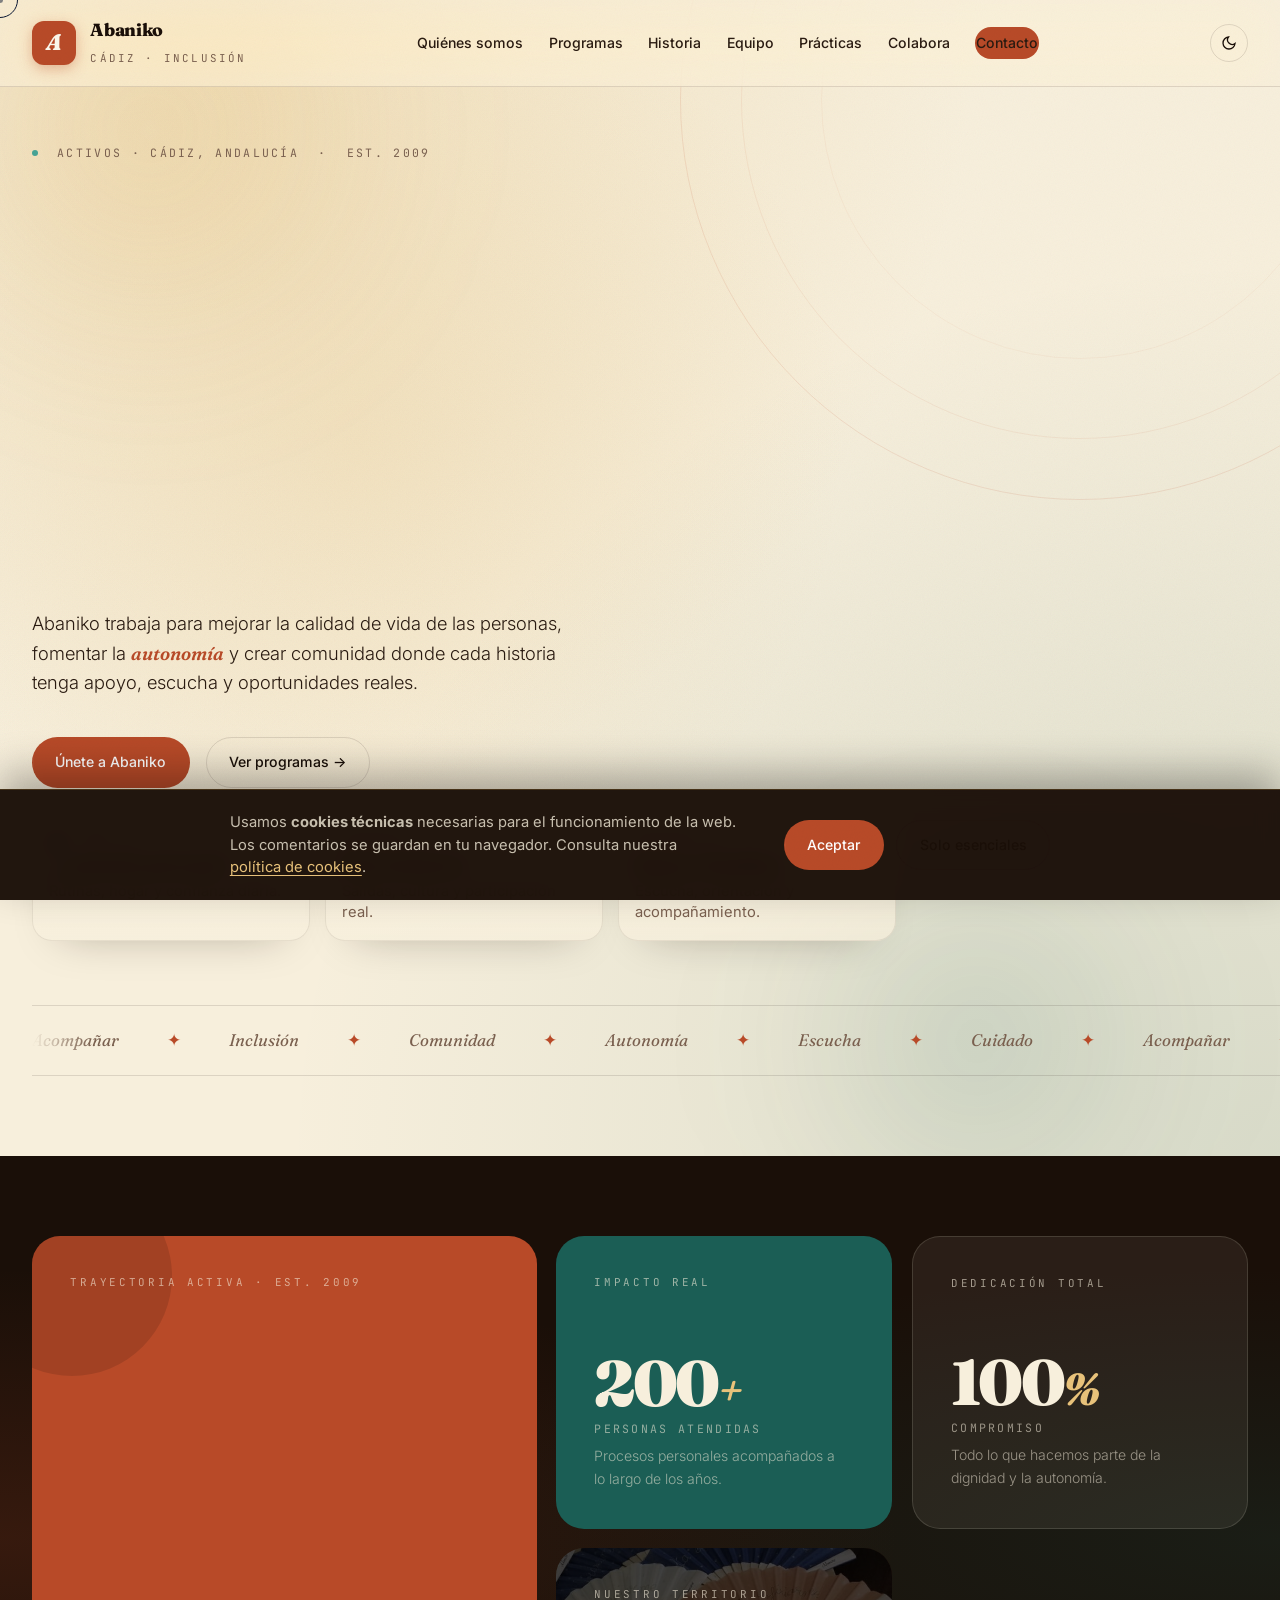
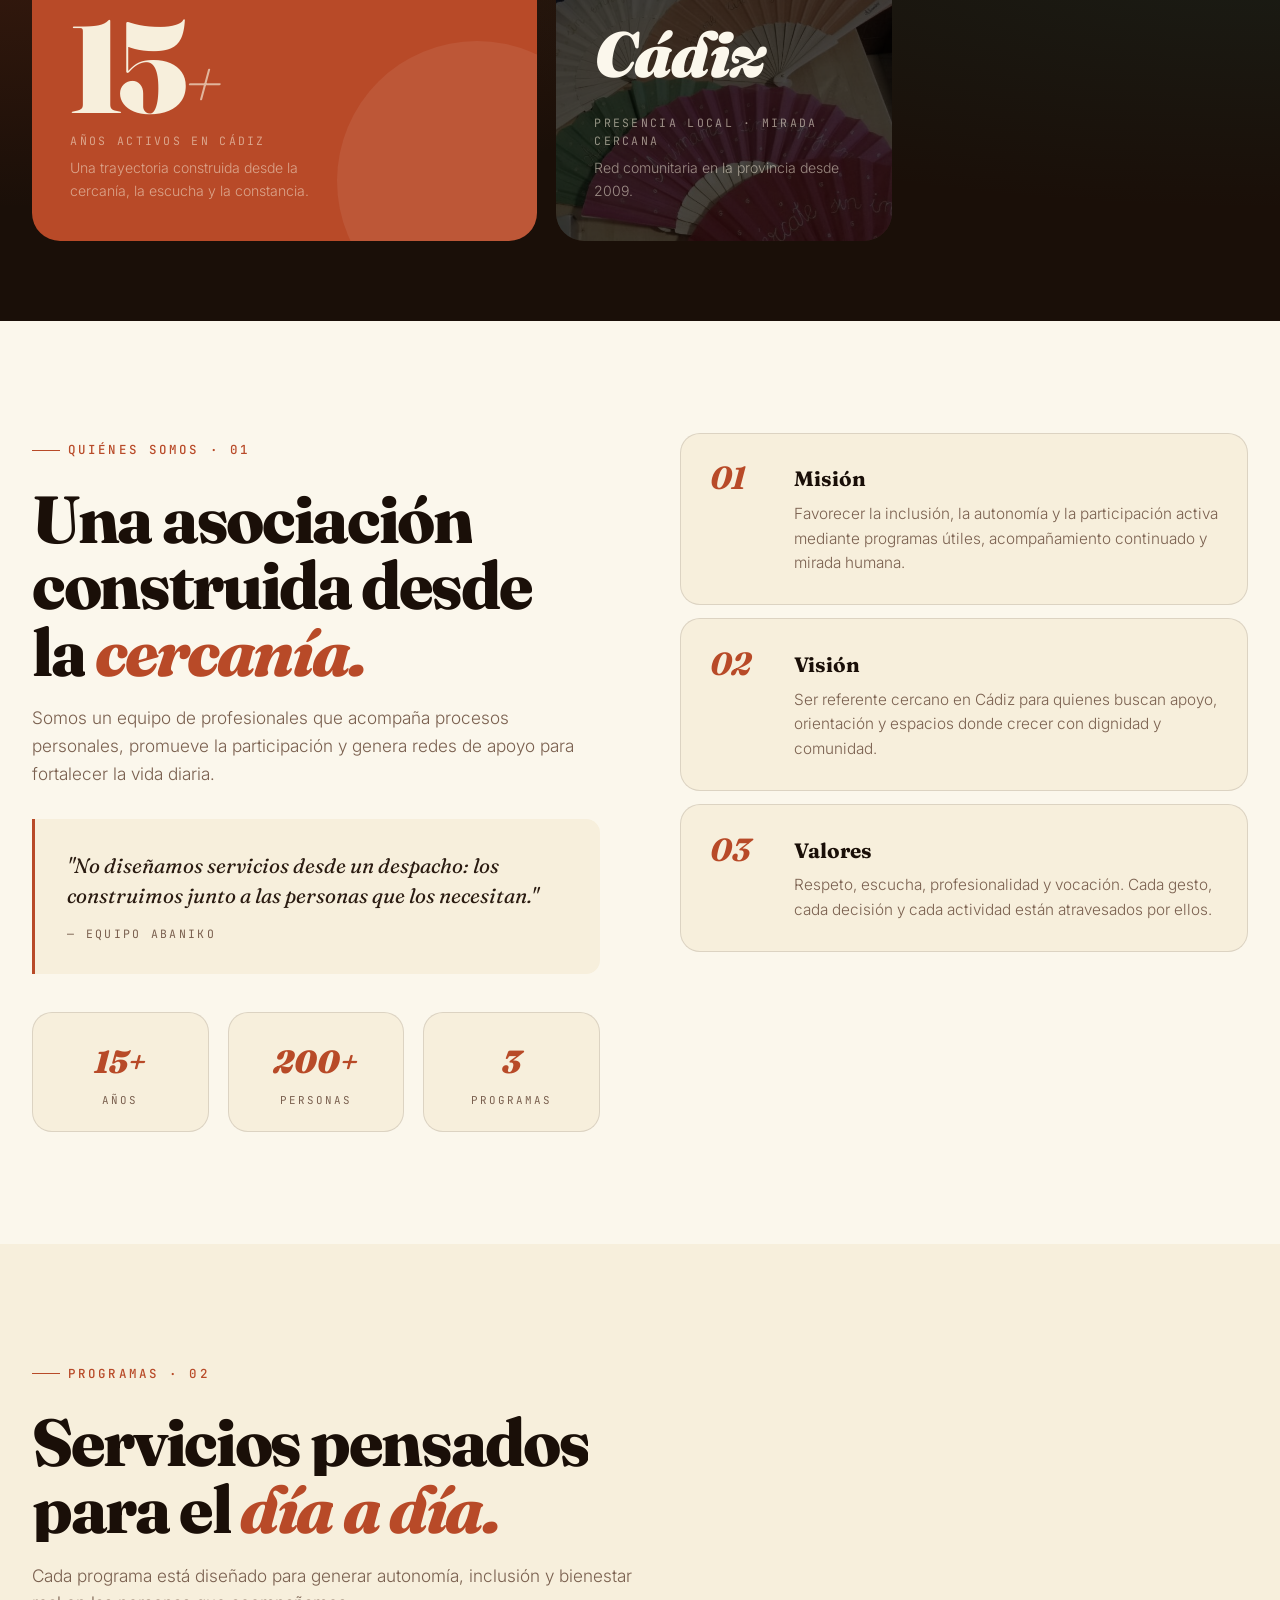
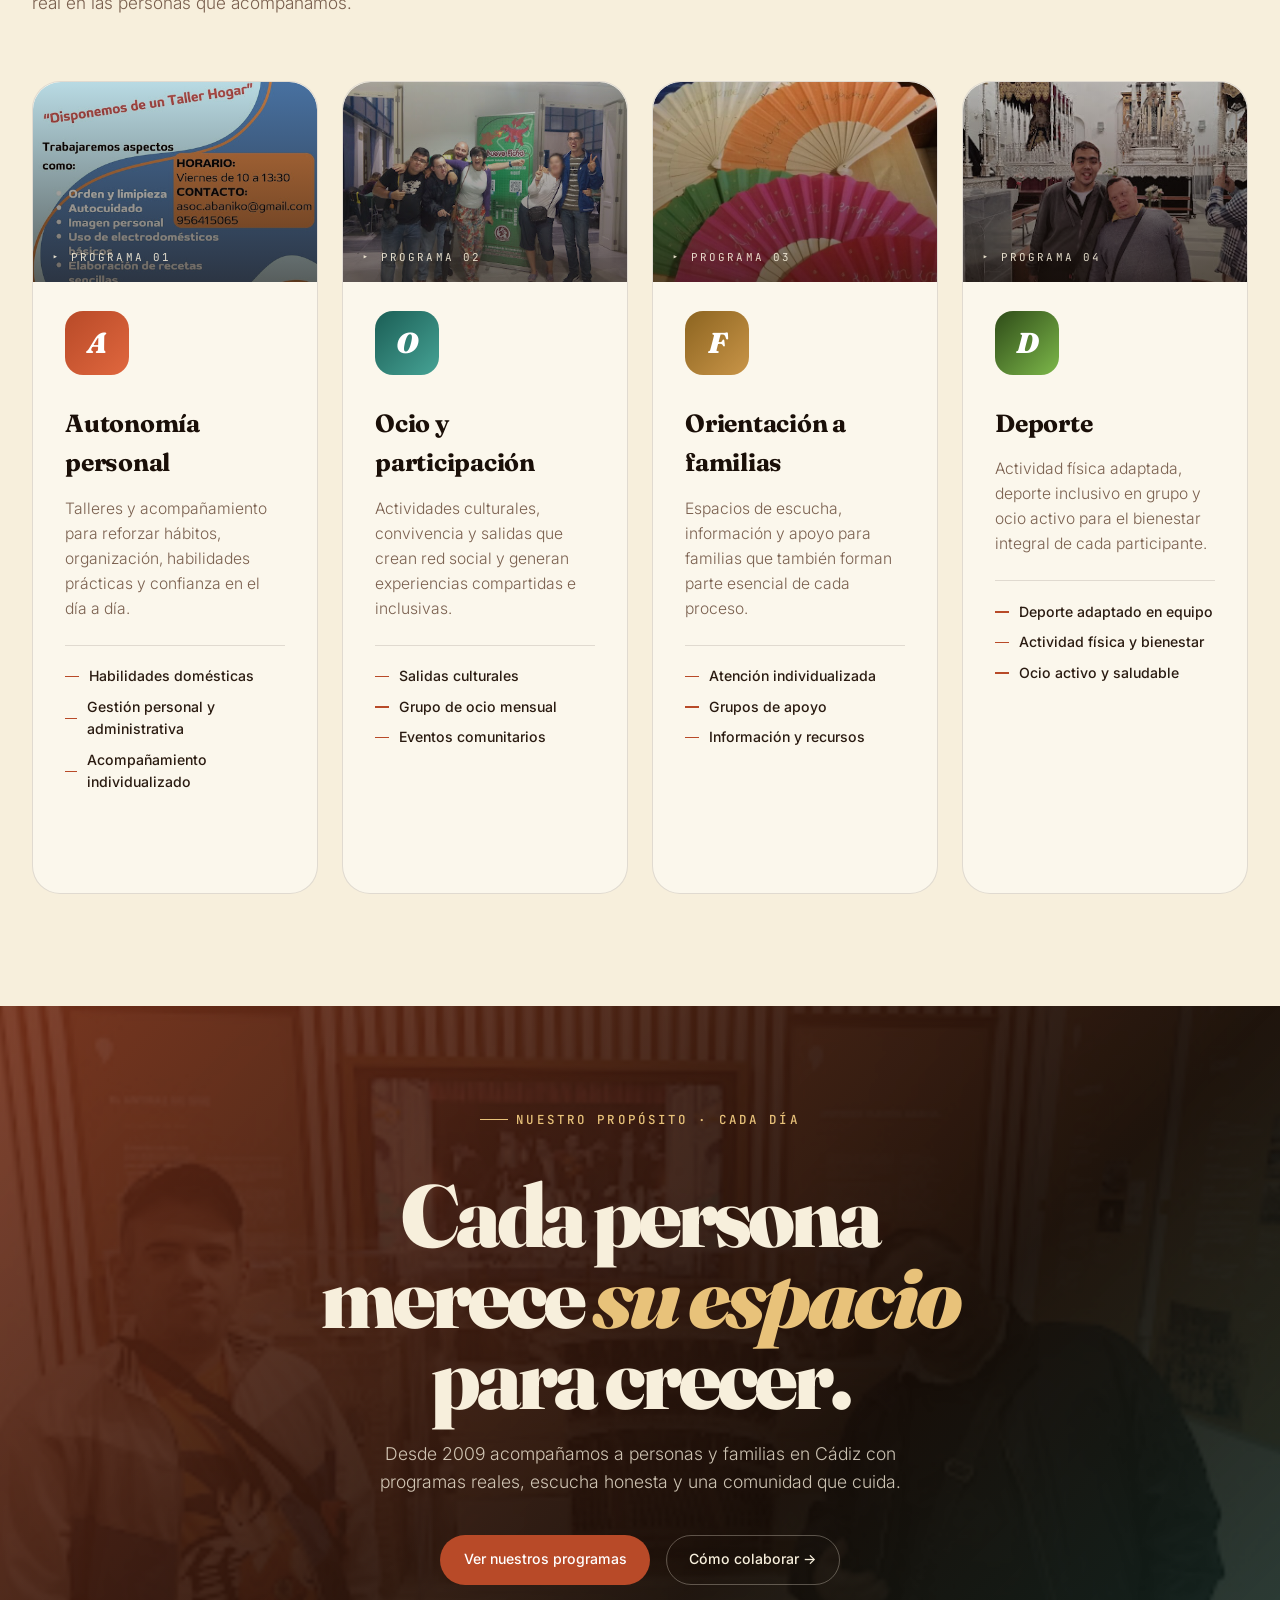
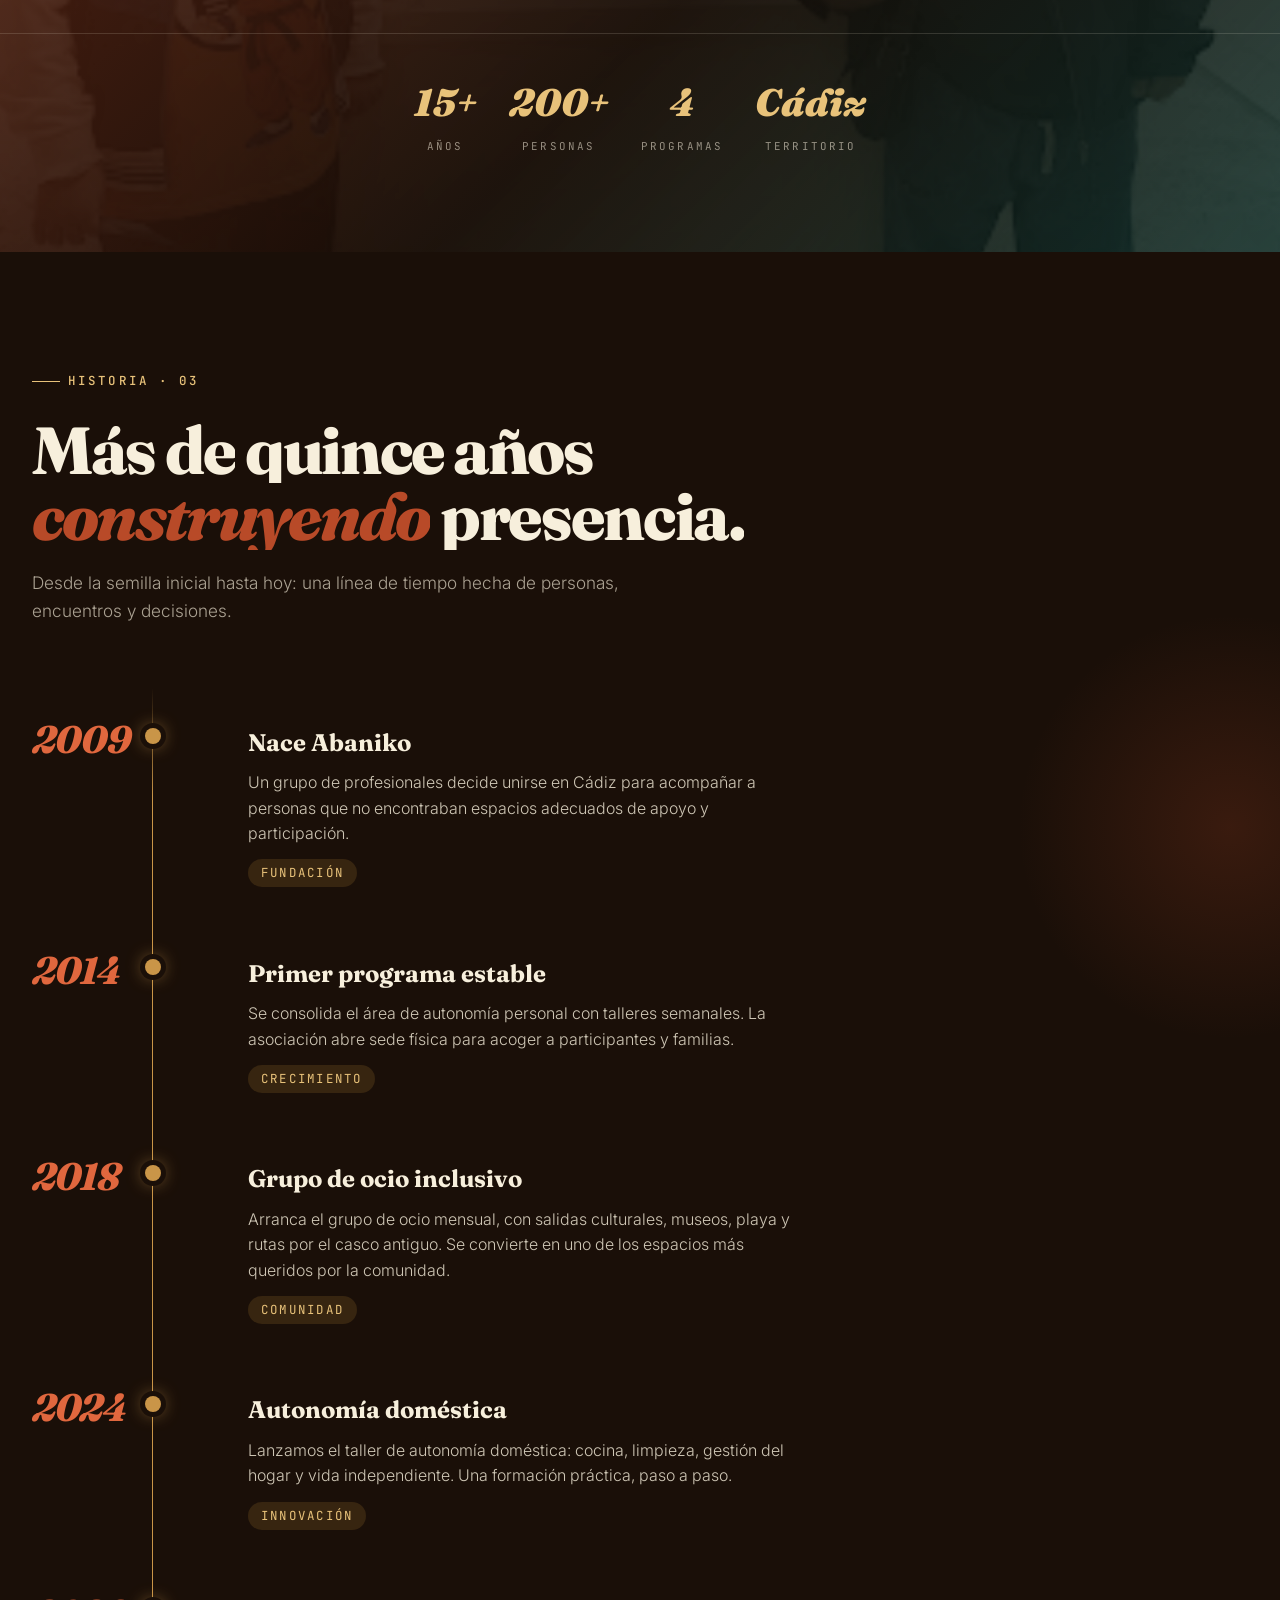
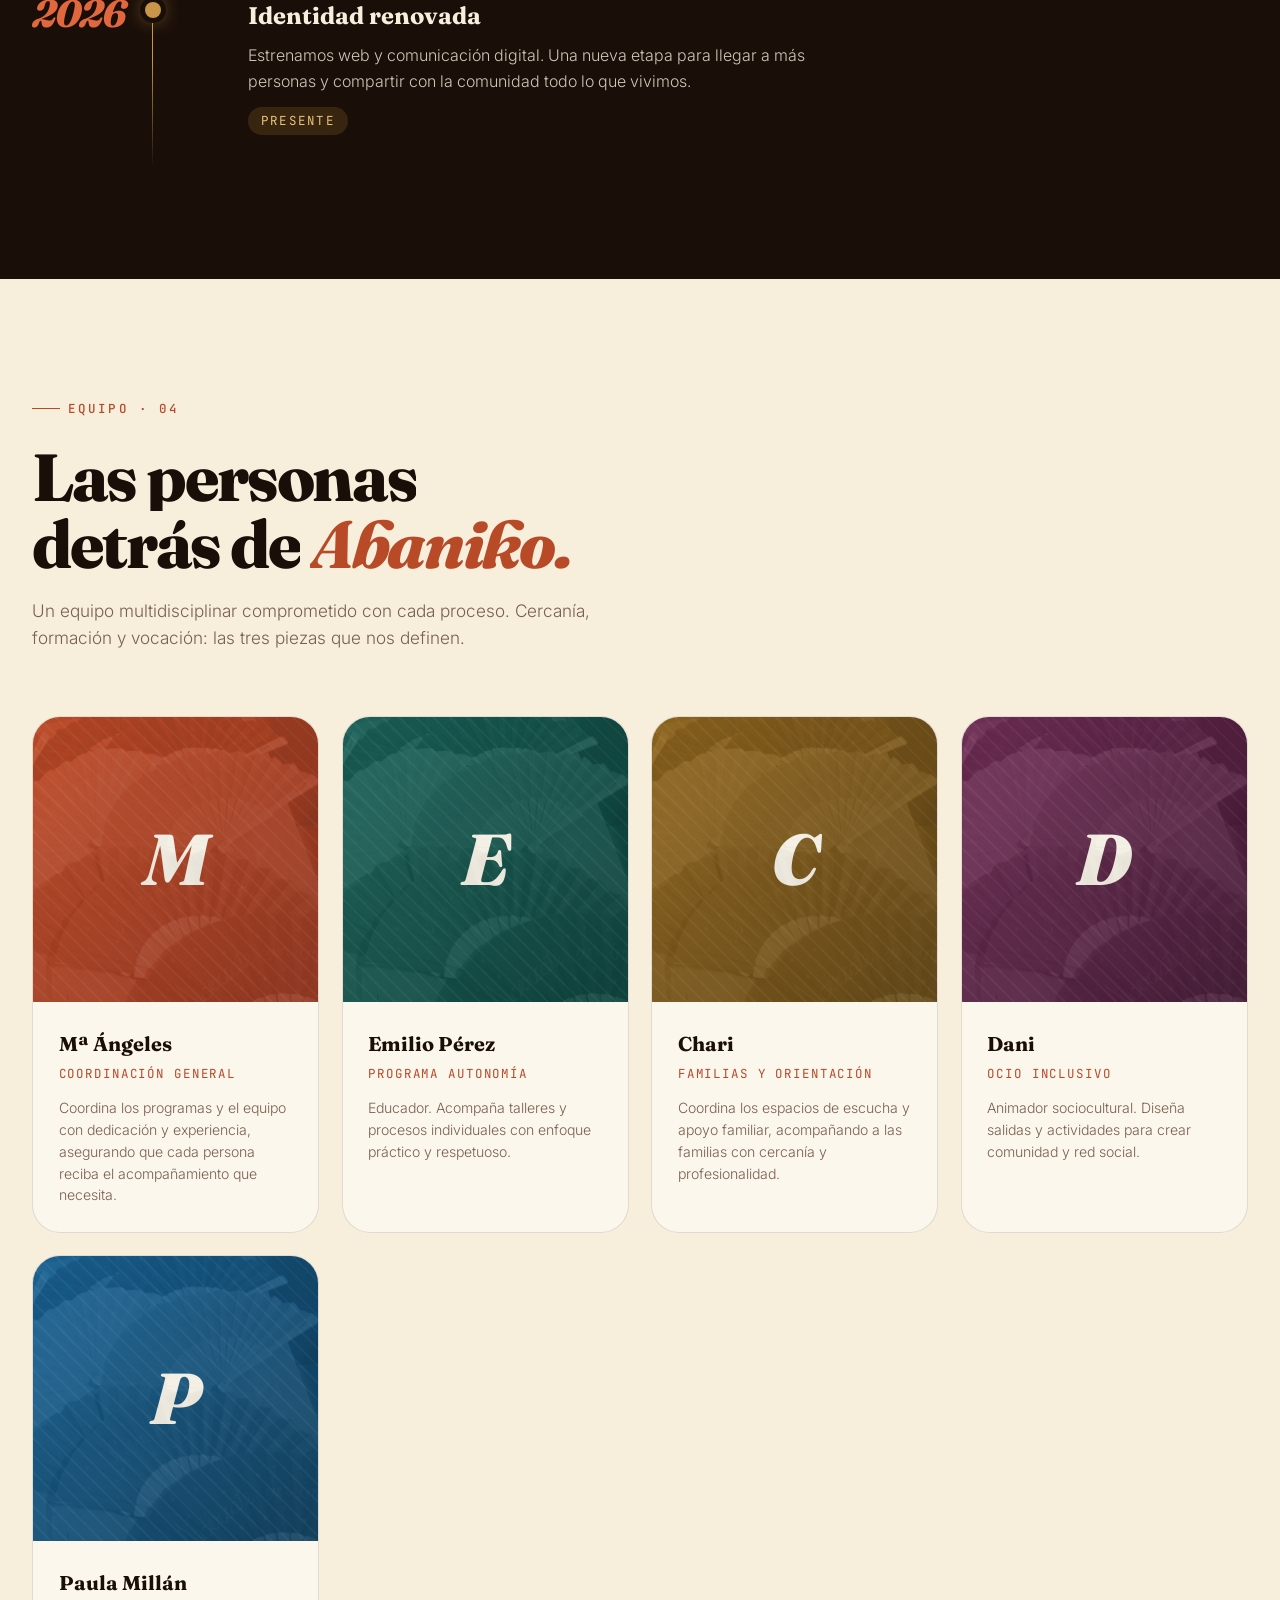
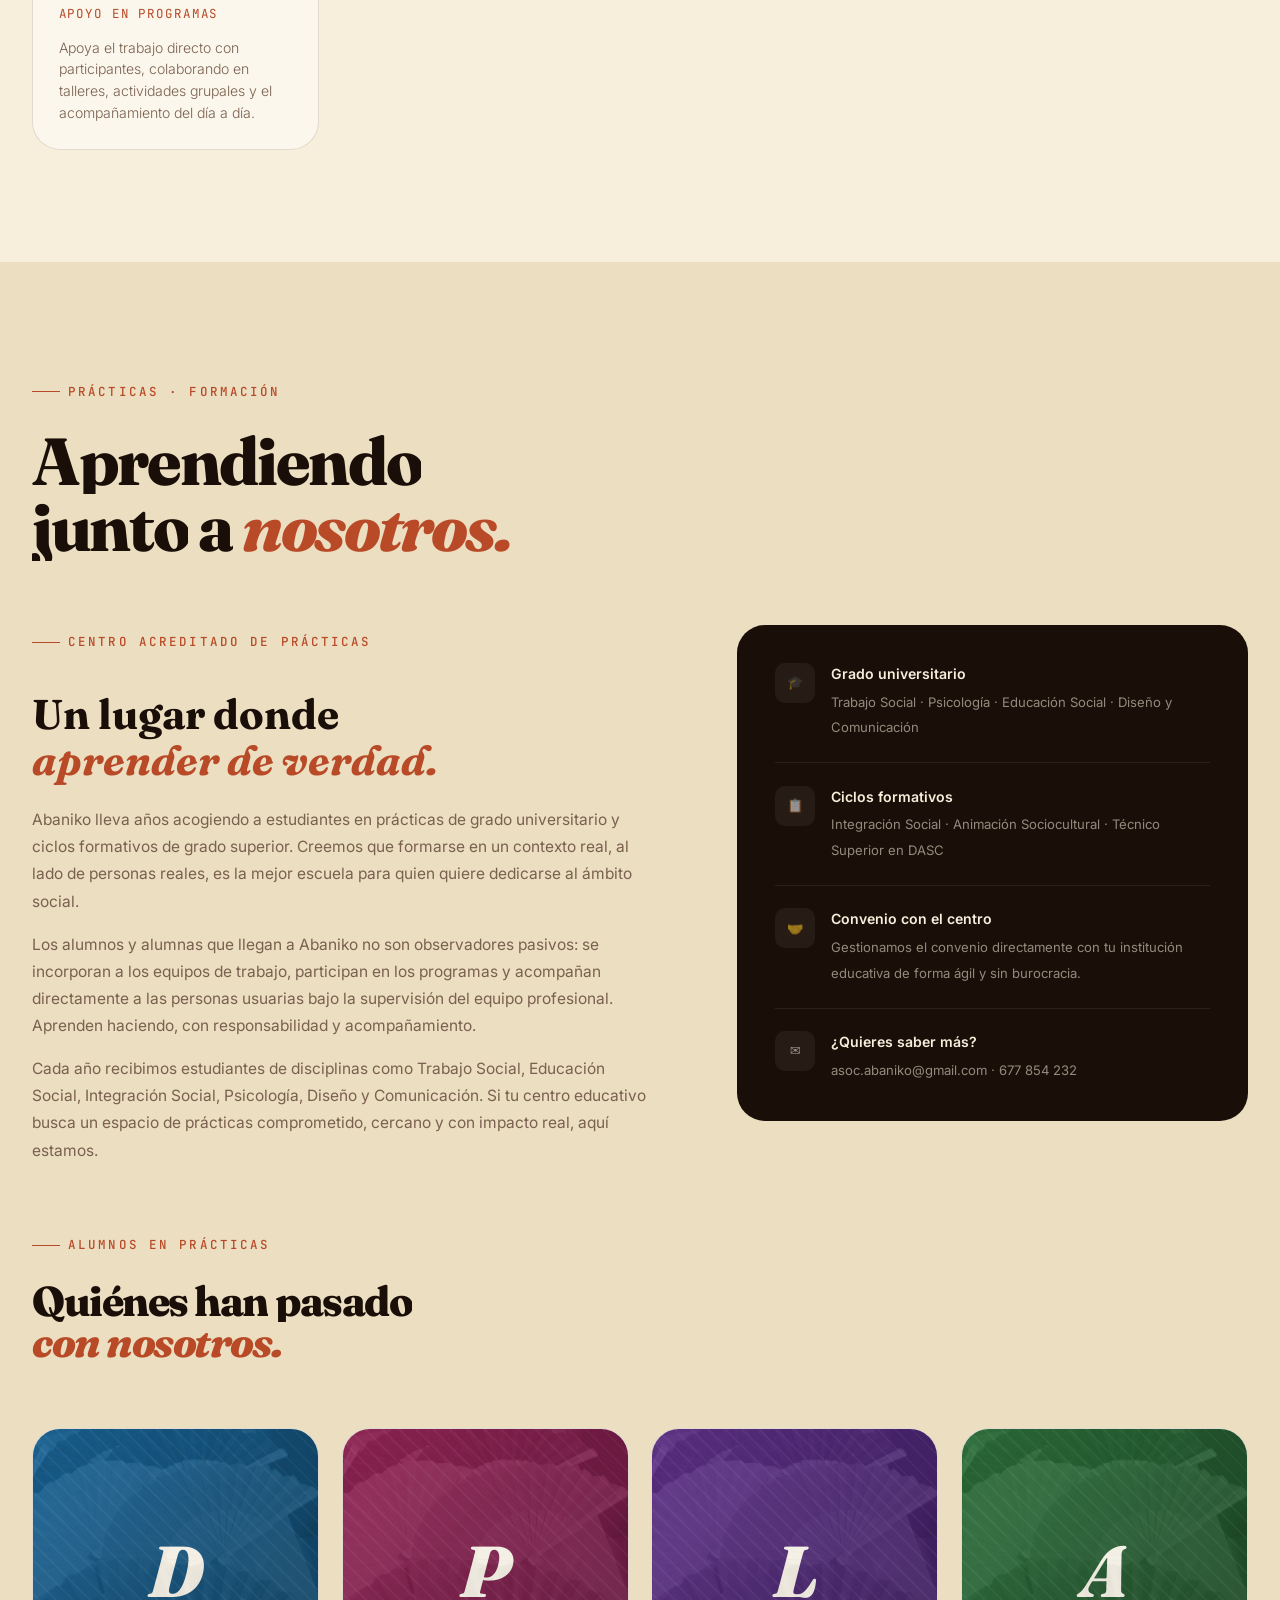
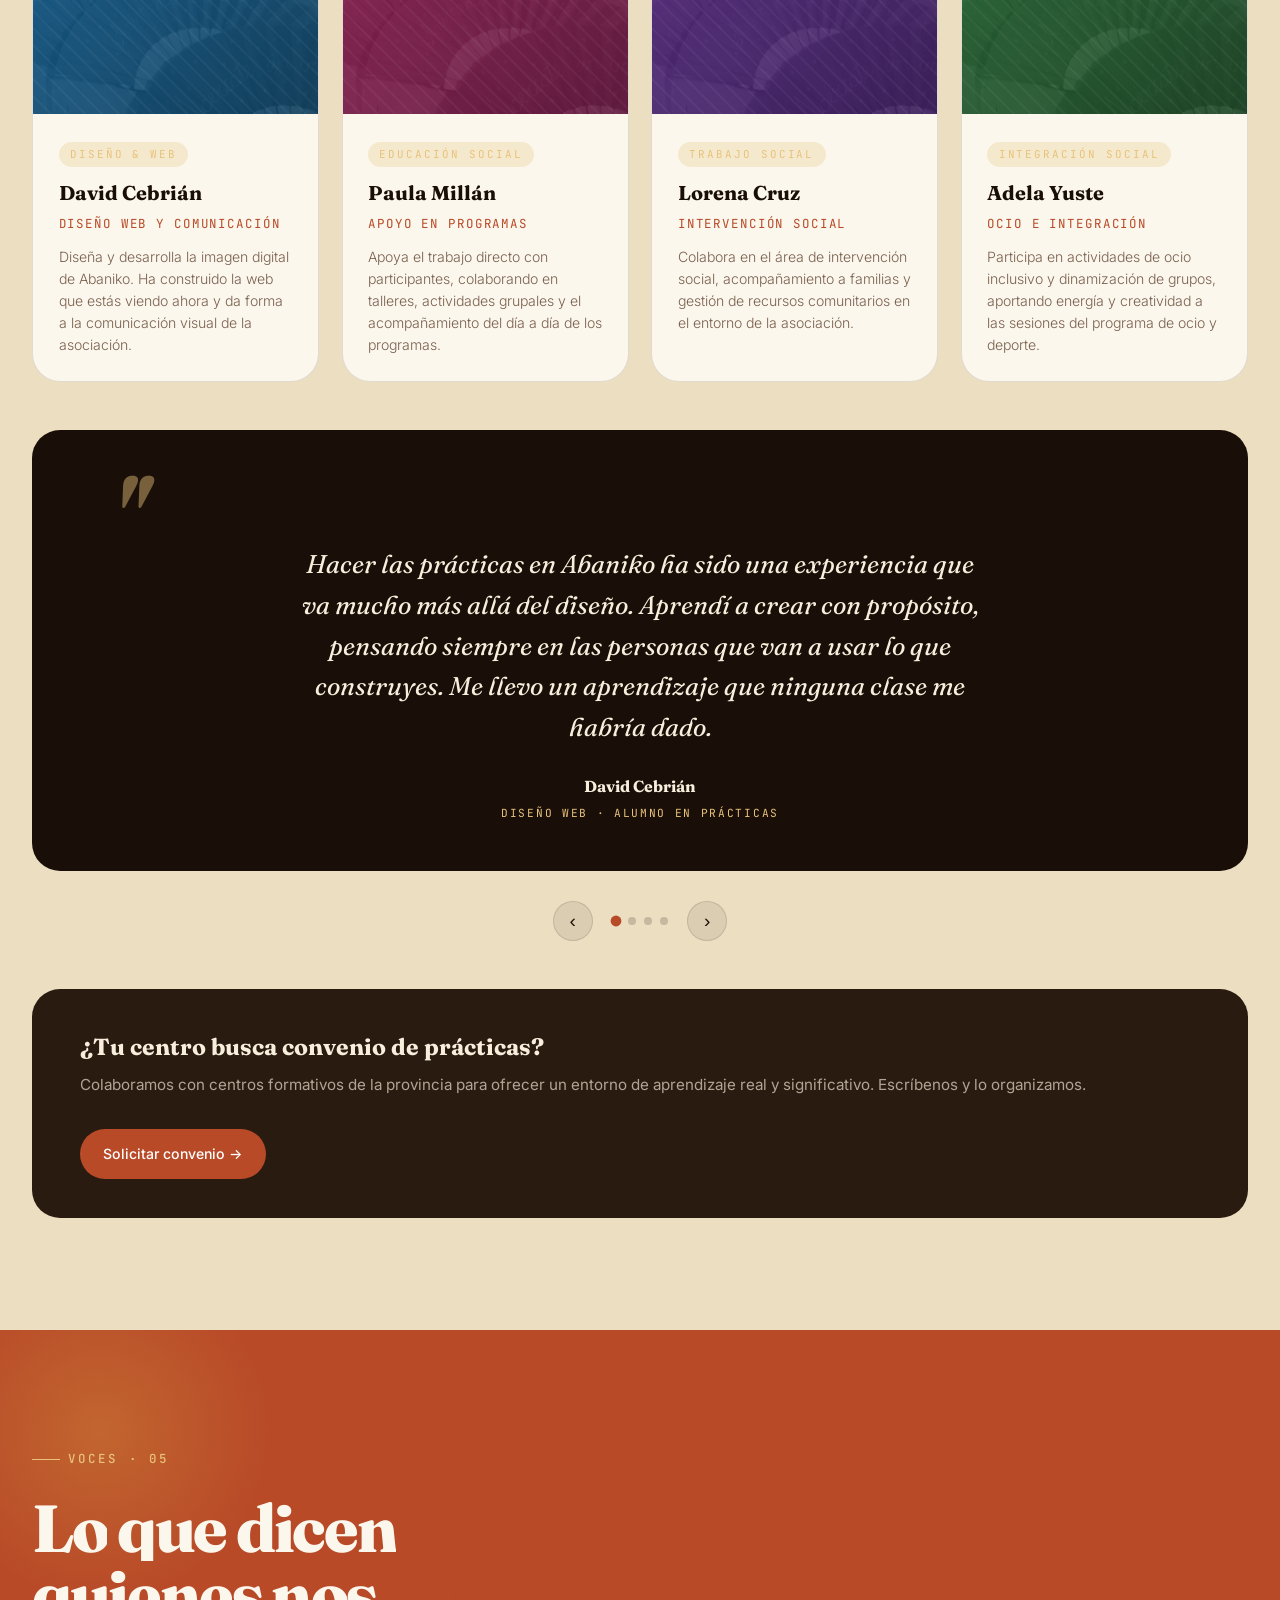
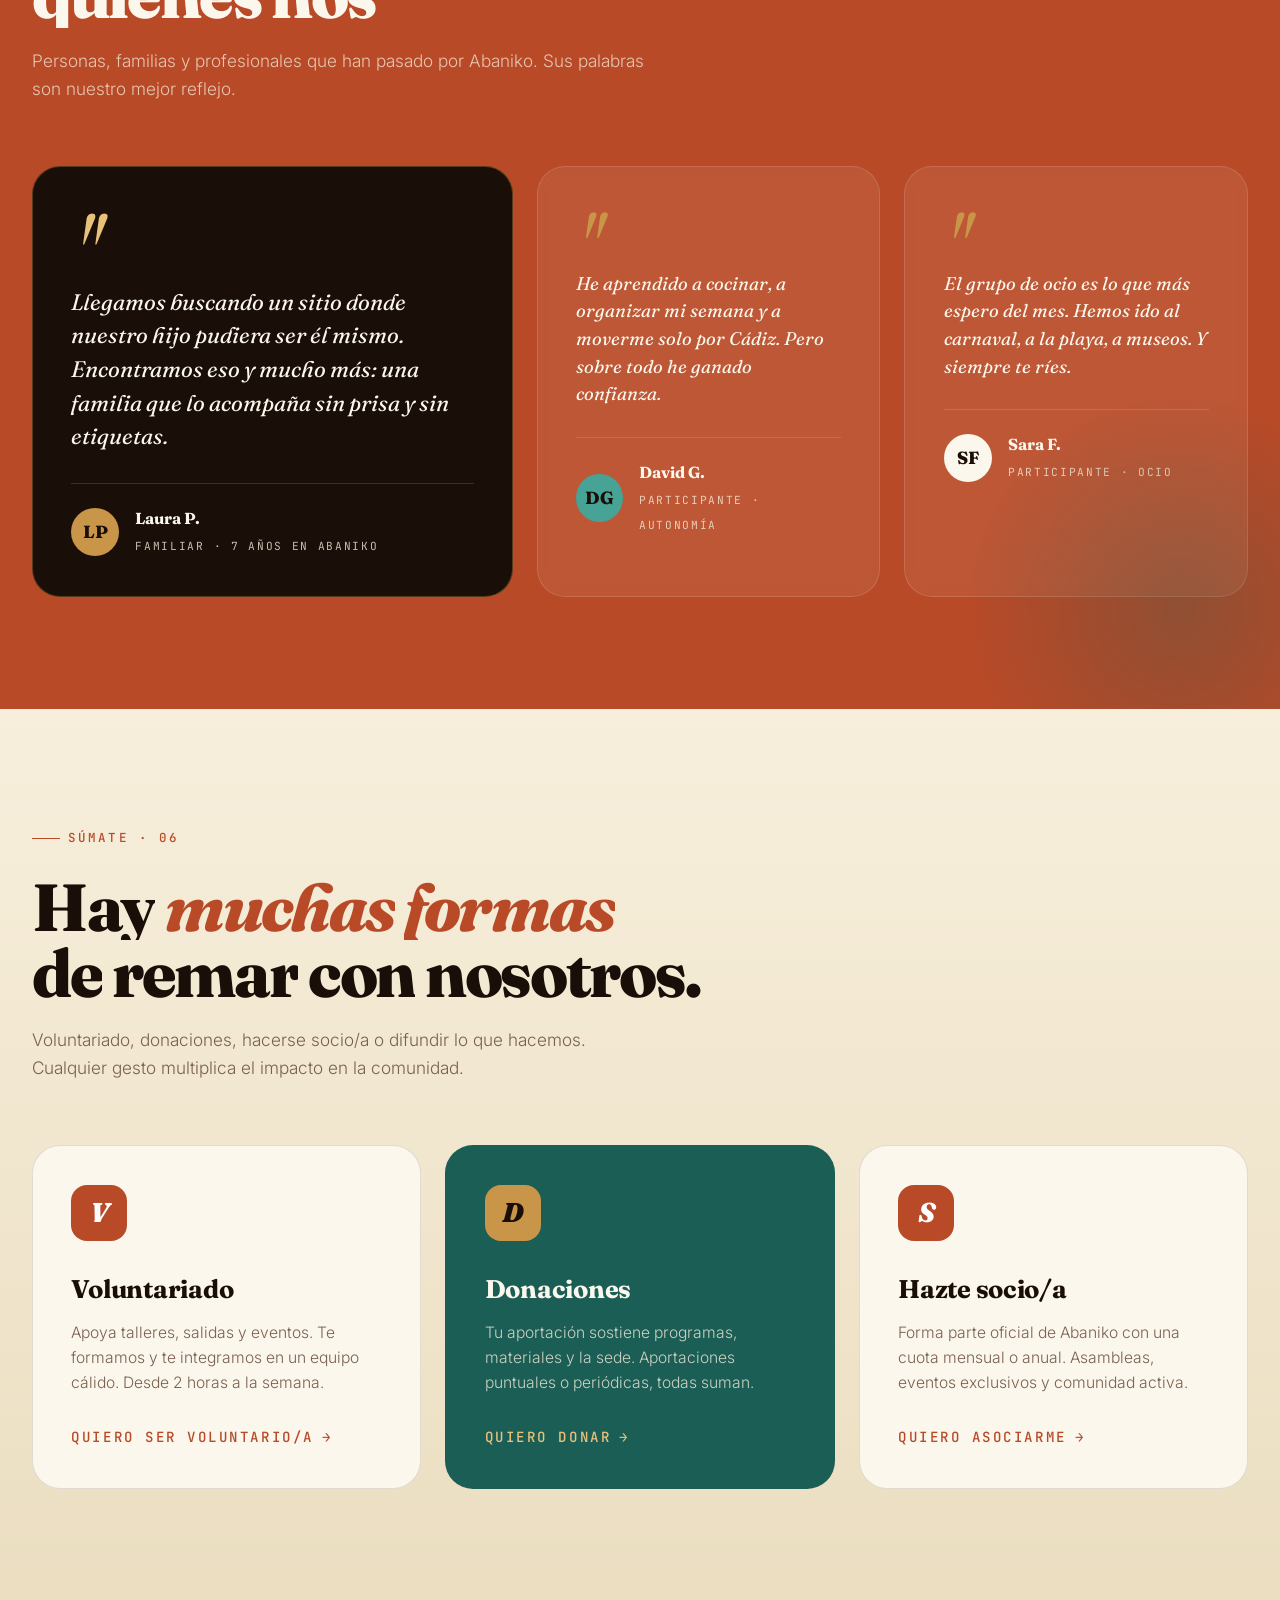
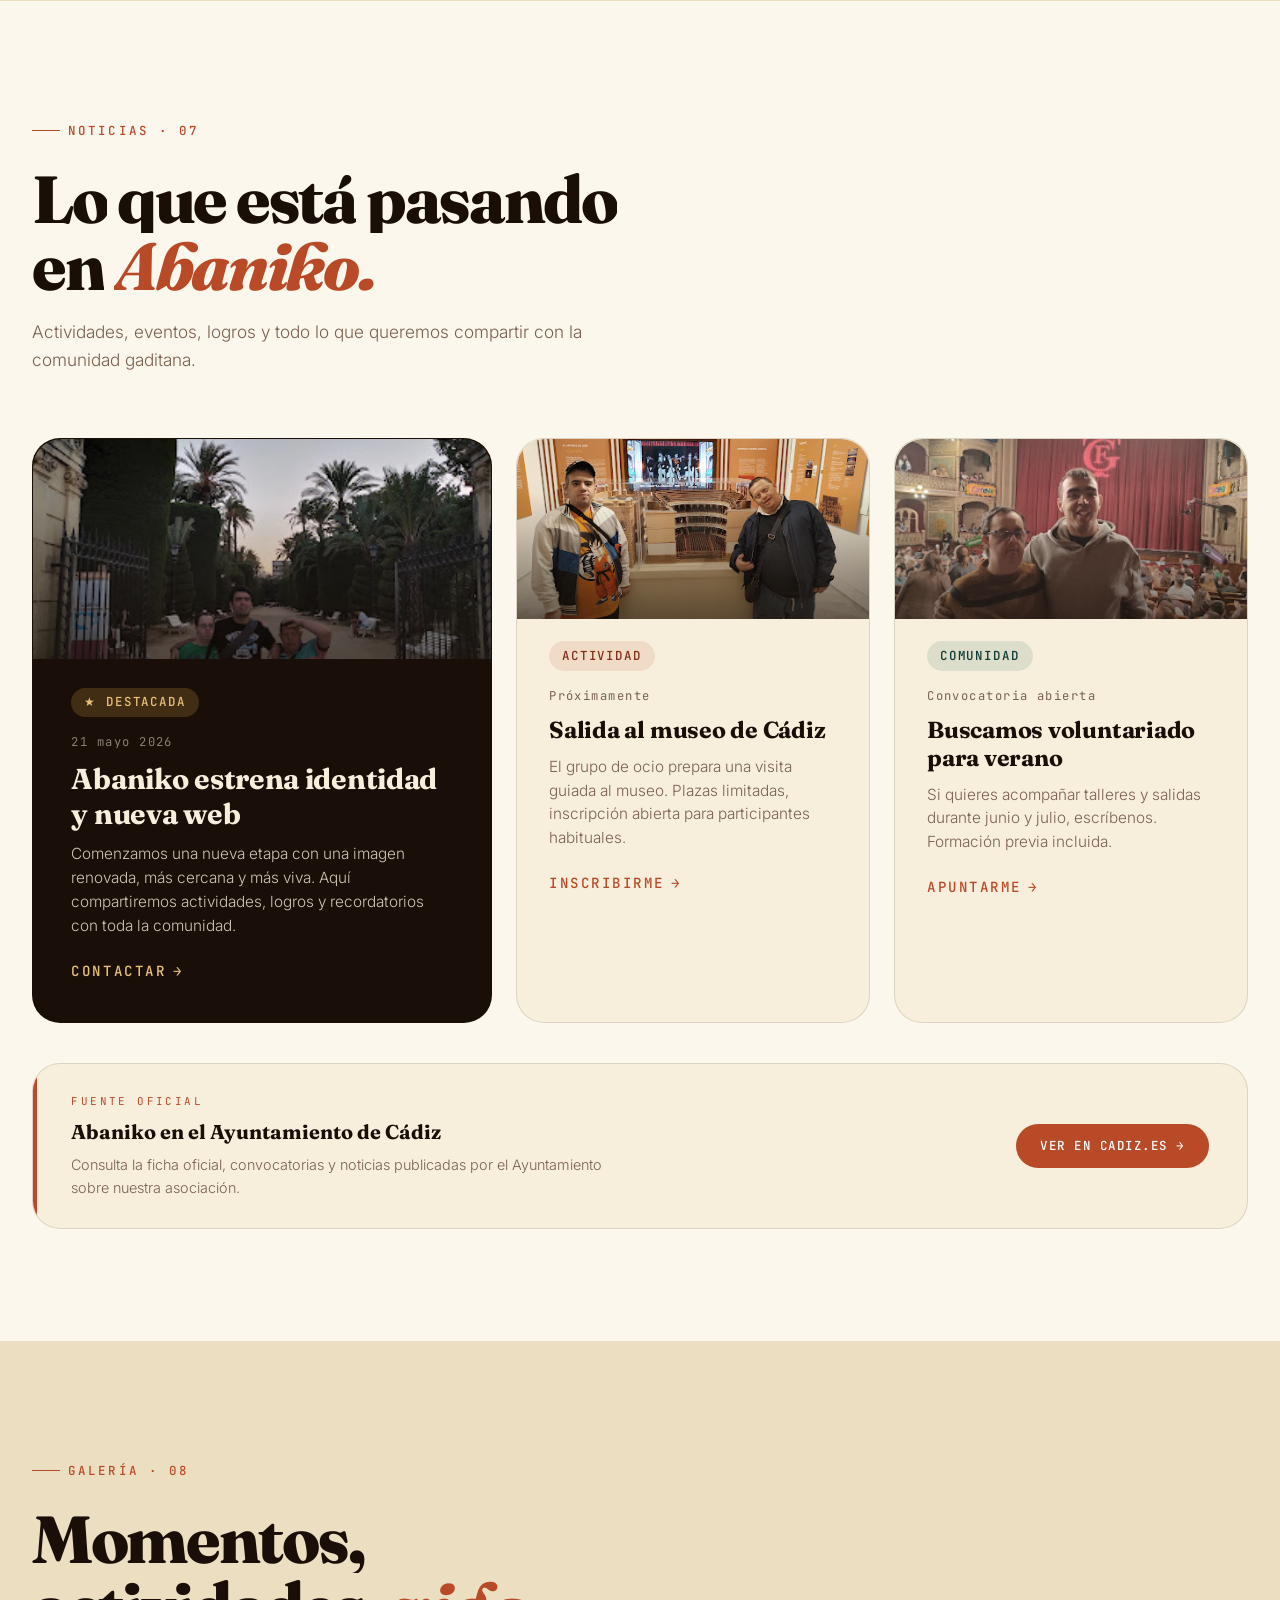
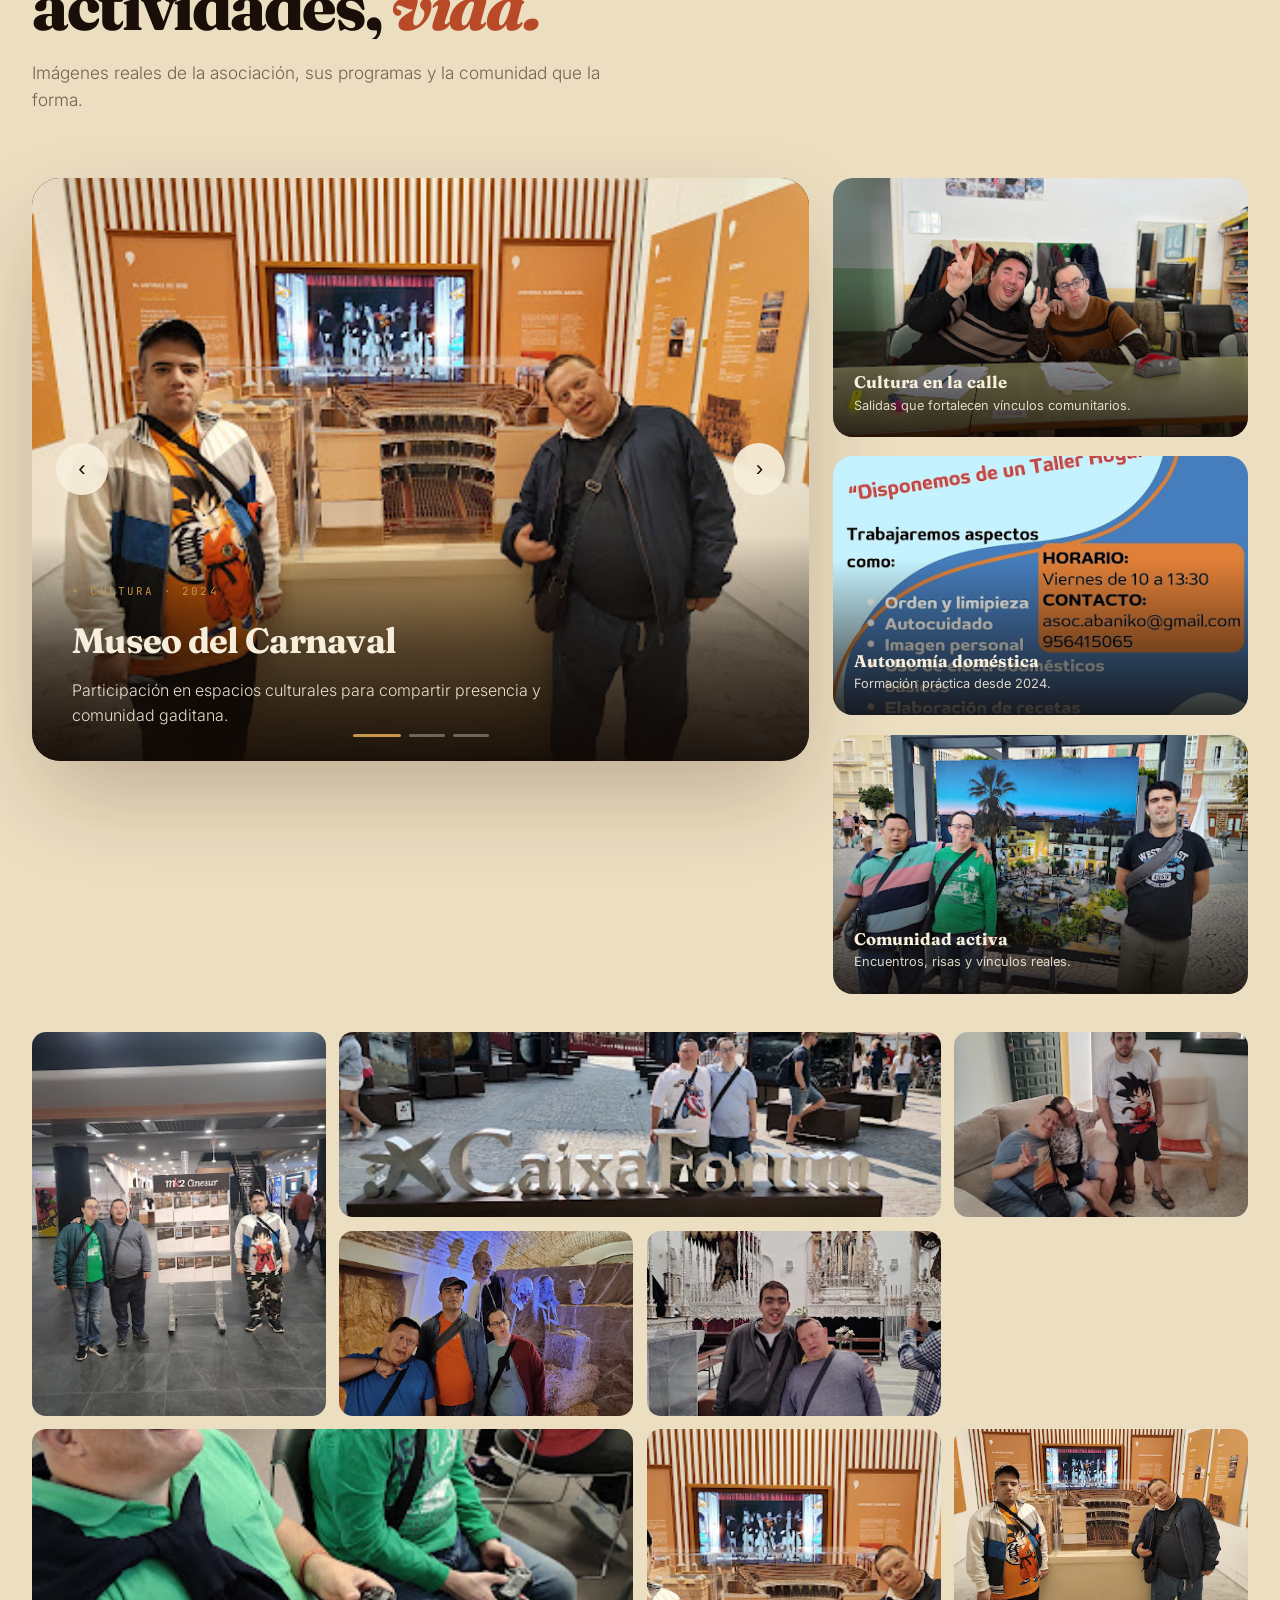
==== index.html @ 0203b334 "tipografía premium en crédito DeCa y apellidos practicantes Co-Authored-By: Claude Sonnet 4.6 <norep" ====
<!DOCTYPE html>
<html lang="es">
<head>
<meta charset="UTF-8">
<script>!function(){var t=localStorage.getItem('abaniko-theme');if(t==='dark'||(t===null&&window.matchMedia('(prefers-color-scheme:dark)').matches))document.documentElement.setAttribute('data-theme','dark')}()</script>
<meta name="viewport" content="width=device-width, initial-scale=1.0">
<meta name="description" content="Asociación Abaniko · Cádiz. Entidad social dedicada al acompañamiento, la inclusión y la mejora de la calidad de vida desde 2009. Programas de autonomía, ocio inclusivo, apoyo a familias y jardinería y deporte.">
<meta name="keywords" content="asociación Abaniko, inclusión Cádiz, autonomía personal, discapacidad Cádiz, apoyo familias, ocio inclusivo, voluntariado Cádiz, entidad social Cádiz">
<meta name="author" content="Asociación Abaniko">
<meta name="robots" content="index, follow">
<meta name="theme-color" content="#B84A28">
<title>Asociación Abaniko · Inclusión y Autonomía en Cádiz</title>
<!-- Open Graph / Facebook -->
<meta property="og:type" content="website">
<meta property="og:locale" content="es_ES">
<meta property="og:url" content="https://www.asociacionabaniko.org/">
<meta property="og:title" content="Asociación Abaniko · Inclusión y Autonomía en Cádiz">
<meta property="og:description" content="Entidad social en Cádiz que acompaña, apoya e impulsa la autonomía y participación de personas con discapacidad desde 2009.">
<meta property="og:site_name" content="Asociación Abaniko">
<meta property="og:image" content="https://www.asociacionabaniko.org/assets/images/facebook-card.png">
<meta property="og:image:width" content="1200">
<meta property="og:image:height" content="630">
<!-- Twitter Card -->
<meta name="twitter:card" content="summary_large_image">
<meta name="twitter:title" content="Asociación Abaniko · Cádiz">
<meta name="twitter:description" content="Inclusión, autonomía y acompañamiento en Cádiz desde 2009. Programas, ocio y apoyo a familias.">
<meta name="twitter:image" content="https://www.asociacionabaniko.org/assets/images/twitter-card.png">
<!-- Canonical -->
<link rel="canonical" href="https://www.asociacionabaniko.org/">
<link rel="manifest" href="manifest.json">

<script type="application/ld+json">
{
  "@context": "https://schema.org",
  "@type": "NGO",
  "@id": "https://www.asociacionabaniko.org/#org",
  "name": "Asociación Abaniko",
  "url": "https://www.asociacionabaniko.org",
  "logo": "https://www.asociacionabaniko.org/assets/images/abaniko-logo.png",
  "image": "https://www.asociacionabaniko.org/assets/images/facebook-card.png",
  "description": "Entidad social en Cádiz dedicada al acompañamiento, la inclusión y la mejora de la calidad de vida desde 2009.",
  "telephone": "+34677854232",
  "email": "asoc.abaniko@gmail.com",
  "foundingDate": "2009",
  "address": {
    "@type": "PostalAddress",
    "addressLocality": "Cádiz",
    "addressRegion": "Andalucía",
    "addressCountry": "ES"
  },
  "sameAs": [
    "https://www.instagram.com/asociacionabaniko/",
    "https://www.facebook.com/asociacionabaniko"
  ],
  "hasOfferCatalog": {
    "@type": "OfferCatalog",
    "name": "Programas Abaniko",
    "itemListElement": [
      { "@type": "Offer", "name": "Autonomía Personal", "url": "https://www.asociacionabaniko.org/autonomia.html" },
      { "@type": "Offer", "name": "Ocio y Participación", "url": "https://www.asociacionabaniko.org/ocio.html" },
      { "@type": "Offer", "name": "Orientación a Familias", "url": "https://www.asociacionabaniko.org/familias.html" },
      { "@type": "Offer", "name": "Deporte", "url": "https://www.asociacionabaniko.org/deporte.html" }
    ]
  }
}
</script>
<!-- Favicon SVG inline -->
<link rel="icon" type="image/svg+xml" href="data:image/svg+xml,%3Csvg xmlns='http://www.w3.org/2000/svg' viewBox='0 0 32 32'%3E%3Crect width='32' height='32' rx='8' fill='%23B84A28'/%3E%3Ctext x='16' y='24' text-anchor='middle' font-family='Georgia%2C serif' font-size='22' font-weight='900' font-style='italic' fill='%23F7EFDC'%3EA%3C%2Ftext%3E%3C%2Fsvg%3E">
<link rel="apple-touch-icon" href="data:image/svg+xml,%3Csvg xmlns='http://www.w3.org/2000/svg' viewBox='0 0 180 180'%3E%3Crect width='180' height='180' rx='40' fill='%23B84A28'/%3E%3Ctext x='90' y='135' text-anchor='middle' font-family='Georgia%2C serif' font-size='120' font-weight='900' font-style='italic' fill='%23F7EFDC'%3EA%3C%2Ftext%3E%3C%2Fsvg%3E">

<link rel="preconnect" href="https://fonts.googleapis.com">
<link rel="preconnect" href="https://fonts.gstatic.com" crossorigin>
<link href="https://fonts.googleapis.com/css2?family=Fraunces:ital,opsz,wght@0,9..144,400;0,9..144,600;0,9..144,800;0,9..144,900;1,9..144,700;1,9..144,900&family=Inter:wght@300;400;500;600&family=JetBrains+Mono:wght@400;500&display=swap" rel="stylesheet">

<style>
/* ════════════════════════════════════════════════════════════
   ABANIKO · refined editorial design system
   ════════════════════════════════════════════════════════════ */

:root {
  /* Paleta refinada (Cádiz · sal, tierra, mar) */
  --terracota:   #B84A28;
  --terracota-d: #7E2F18;
  --terracota-l: #E0673E;
  --verde:       #1B5E55;
  --verde-d:     #0F3A35;
  --verde-l:     #46A395;
  --ocre:        #C99548;
  --ocre-l:      #E8C27A;
  --ocre-d:      #8C6420;
  --crema:       #F7EFDC;
  --crema-d:     #EBDEC1;
  --crema-l:     #FBF7EC;
  --tinta:       #1A0F08;
  --tinta-2:     #2A1B11;
  --muted:       #7A604F;
  --line:        rgba(26,15,8,.12);
  --line-l:      rgba(247,239,220,.14);

  --r-xl: 28px;
  --r-lg: 20px;
  --r-md: 14px;
  --r-sm: 10px;

  --sh-card:    0 24px 64px -16px rgba(60,30,12,.18);
  --sh-card-h:  0 40px 96px -16px rgba(60,30,12,.28);
  --sh-soft:    0 12px 40px -12px rgba(60,30,12,.14);

  --ease:       cubic-bezier(.65,.05,.36,1);
  --ease-bounce:cubic-bezier(.34,1.56,.64,1);
}

* { box-sizing: border-box; margin: 0; padding: 0; }
html { scroll-behavior: smooth; -webkit-font-smoothing: antialiased; transition: opacity .32s ease; }
html.page-exit { opacity: 0; pointer-events: none; }

body {
  font-family: 'Inter', system-ui, sans-serif;
  font-weight: 400;
  background: var(--crema);
  color: var(--tinta);
  line-height: 1.6;
  overflow-x: hidden;
  cursor: none;
}
body.is-loading { overflow: hidden; }

img { max-width: 100%; display: block; }
a { color: inherit; text-decoration: none; cursor: none; }
button, input, textarea, select, label { cursor: none; }

/* ───── CUSTOM CURSOR ───── */
#cursor, #cursor-dot {
  position: fixed; top: 0; left: 0;
  pointer-events: none; z-index: 9997;
  border-radius: 50%;
  mix-blend-mode: difference;
}
#cursor {
  width: 36px; height: 36px;
  border: 1.5px solid #fff;
  transform: translate(-50%, -50%);
  transition: width .45s var(--ease-bounce), height .45s var(--ease-bounce), background .3s, border-color .3s;
}
#cursor-dot {
  width: 5px; height: 5px;
  background: #fff;
  transform: translate(-50%, -50%);
  transition: opacity .25s;
}
#cursor-text {
  position: fixed; top: 0; left: 0;
  pointer-events: none; z-index: 9998;
  font-family: 'JetBrains Mono', monospace;
  font-size: .48rem; letter-spacing: .2em; text-transform: uppercase;
  color: #fff;
  mix-blend-mode: difference;
  opacity: 0;
  transition: opacity .3s var(--ease);
  transform: translate(-50%, -50%);
}
body.hover-link #cursor { width: 80px; height: 80px; background: #fff; border-color: transparent; }
body.hover-link #cursor-dot { opacity: 0; }
body.hover-link #cursor-text { opacity: 1; }
@media (hover: none), (max-width: 768px) {
  body { cursor: auto; }
  a, button, input, textarea, select, label { cursor: auto; }
  #cursor, #cursor-dot, #cursor-text { display: none; }
}

/* ───── SCROLL PROGRESS ───── */
#scroll-progress {
  position: fixed; top: 0; left: 0; right: 0; z-index: 95;
  height: 2.5px;
  background: linear-gradient(90deg, var(--terracota), var(--ocre), var(--verde-l));
  transform-origin: left;
  transform: scaleX(0);
  transition: transform .08s linear;
  pointer-events: none;
}

/* ───── BACK TO TOP ───── */
#back-top {
  position: fixed; bottom: 2rem; right: 2rem; z-index: 80;
  width: 50px; height: 50px;
  border-radius: 50%;
  border: 1.5px solid var(--line);
  background: var(--crema-l);
  color: var(--tinta);
  display: grid; place-items: center;
  font-size: 1.05rem;
  opacity: 0; transform: translateY(16px);
  transition: opacity .4s var(--ease), transform .4s var(--ease), background .3s, color .3s, border-color .3s, box-shadow .3s;
  box-shadow: var(--sh-soft);
}
#back-top.visible { opacity: 1; transform: translateY(0); }
#back-top:hover {
  background: var(--terracota); color: #fff;
  border-color: transparent;
  transform: translateY(-4px);
  box-shadow: 0 16px 40px rgba(184,74,40,.35);
}
@media (max-width: 740px) { #back-top { bottom: 1.2rem; right: 1.2rem; } }

/* ───── MOBILE NAV TOGGLE ───── */
.nav-toggle {
  display: none;
  flex-direction: column; justify-content: center; align-items: center; gap: 6px;
  width: 44px; height: 44px;
  border: 1.5px solid rgba(26,15,8,.18);
  background: var(--crema-l);
  border-radius: var(--r-md);
  transition: background .3s, border-color .3s;
  flex-shrink: 0;
}
.nav-toggle span {
  display: block; width: 22px; height: 2px;
  background: var(--tinta);
  border-radius: 2px;
  transition: all .35s var(--ease);
}
.site-header.scrolled .nav-toggle {
  background: rgba(247,239,220,.12);
  border-color: rgba(247,239,220,.25);
}
.site-header.scrolled .nav-toggle span { background: var(--crema-l); }
.nav-toggle.open { background: var(--terracota); border-color: transparent; }
.nav-toggle.open span { background: #fff; }
.nav-toggle.open span:nth-child(1) { transform: translateY(8px) rotate(45deg); }
.nav-toggle.open span:nth-child(2) { opacity: 0; transform: scaleX(0); }
.nav-toggle.open span:nth-child(3) { transform: translateY(-8px) rotate(-45deg); }
[data-theme="dark"] .nav-toggle { background: rgba(247,239,220,.08); border-color: rgba(247,239,220,.18); }
[data-theme="dark"] .nav-toggle span { background: var(--crema-l); }

/* ───── GRAIN OVERLAY ───── */
body::before {
  content:'';
  position: fixed; inset: 0; z-index: 9996;
  pointer-events: none;
  background-image: url("data:image/svg+xml,%3Csvg viewBox='0 0 200 200' xmlns='http://www.w3.org/2000/svg'%3E%3Cfilter id='n'%3E%3CfeTurbulence type='fractalNoise' baseFrequency='0.85' numOctaves='3' stitchTiles='stitch'/%3E%3C/filter%3E%3Crect width='100%25' height='100%25' filter='url(%23n)' opacity='0.045'/%3E%3C/svg%3E");
  background-size: 180px;
  mix-blend-mode: multiply;
}

/* ════════════════════════════════════════════════════════════
   LOADER · revelación cinemática
   ════════════════════════════════════════════════════════════ */
#loader {
  position: fixed; inset: 0; z-index: 9999;
  background: var(--tinta);
  display: flex; align-items: center; justify-content: center;
  flex-direction: column;
  transition: opacity .8s var(--ease), visibility .8s;
  overflow: hidden;
}
#loader.hide { opacity: 0; visibility: hidden; }

.loader-bg {
  position: absolute; inset: 0;
  background:
    radial-gradient(circle at 20% 30%, rgba(184,74,40,.25) 0, transparent 50%),
    radial-gradient(circle at 80% 70%, rgba(27,94,85,.25) 0, transparent 50%);
  opacity: .6;
}

.loader-eyebrow {
  position: relative;
  font-family: 'JetBrains Mono', monospace;
  font-size: .72rem; letter-spacing: .3em; text-transform: uppercase;
  color: var(--ocre);
  margin-bottom: 1.8rem;
  opacity: 0; animation: fadeUp .8s var(--ease) .2s forwards;
}
.loader-title {
  position: relative;
  font-family: 'Fraunces', serif;
  font-size: clamp(3rem, 9vw, 6.5rem);
  font-weight: 900;
  line-height: .95;
  letter-spacing: -.04em;
  color: var(--crema);
  text-align: center;
  margin-bottom: 3rem;
}
.loader-title span {
  display: inline-block;
  opacity: 0;
  transform: translateY(60px) rotateZ(8deg);
  animation: titleIn .9s var(--ease) forwards;
}
.loader-title em {
  font-style: italic;
  color: var(--terracota-l);
  font-weight: 900;
}

@keyframes titleIn {
  to { opacity: 1; transform: translateY(0) rotateZ(0); }
}
@keyframes fadeUp {
  from { opacity: 0; transform: translateY(20px); }
  to { opacity: 1; transform: translateY(0); }
}

#fan-wrap {
  position: relative;
  width: 360px; height: 220px;
  display: flex; align-items: flex-end; justify-content: center;
}
.fan-base {
  position: absolute; bottom: 14px;
  width: 90px; height: 12px; border-radius: 999px;
  background: linear-gradient(90deg, #3a221a 0%, var(--ocre-d) 50%, #3a221a 100%);
}
.fan-pivot {
  position: absolute; bottom: 14px; left: 50%;
  width: 18px; height: 18px; border-radius: 50%;
  background: var(--ocre);
  transform: translateX(-50%) translateY(2px);
  box-shadow: 0 0 0 4px var(--tinta), 0 0 20px rgba(217,164,65,.5);
  z-index: 20;
}
.fan-letter {
  position: absolute; bottom: 18px; left: 50%;
  width: 44px; height: 160px; margin-left: -22px;
  transform-origin: 50% 100%;
  border-radius: 22px 22px 6px 6px;
  display: flex; align-items: flex-start; justify-content: center;
  padding-top: 18px;
  font-family: 'Fraunces', serif;
  font-size: 1.7rem; font-weight: 900;
  color: rgba(255,255,255,.96);
  border: 1px solid rgba(255,255,255,.18);
  opacity: 0;
  transform: rotate(0deg);
  transition: transform .9s var(--ease), opacity .35s;
  box-shadow: 0 12px 32px rgba(0,0,0,.4);
  text-shadow: 0 2px 6px rgba(0,0,0,.35);
}
.fan-status {
  position: relative;
  margin-top: 1.5rem;
  font-family: 'JetBrains Mono', monospace;
  font-size: .72rem; letter-spacing: .25em; text-transform: uppercase;
  color: rgba(247,239,220,.45);
}

/* ════════════════════════════════════════════════════════════
   HEADER
   ════════════════════════════════════════════════════════════ */
.site-header {
  position: fixed; top: 0; left: 0; right: 0; z-index: 90;
  backdrop-filter: blur(22px) saturate(1.5);
  -webkit-backdrop-filter: blur(22px) saturate(1.5);
  background: rgba(247,239,220,.72);
  border-bottom: 1px solid var(--line);
  transition: background .3s var(--ease), border-color .3s, padding .3s;
}
.site-header.scrolled {
  background: rgba(26,15,8,.88);
  border-bottom-color: rgba(217,164,65,.18);
}
.nav-inner {
  max-width: 1320px; margin: 0 auto;
  padding: 1rem 2rem;
  display: flex; align-items: center; justify-content: space-between; gap: 2rem;
  transition: padding .3s;
}
.site-header.scrolled .nav-inner { padding: .75rem 2rem; }

.brand { display: flex; align-items: center; gap: .9rem; }
.brand-mark {
  width: 44px; height: 44px;
  display: grid; place-items: center;
  background: var(--terracota);
  color: var(--crema-l);
  border-radius: 12px;
  font-family: 'Fraunces', serif;
  font-weight: 900; font-size: 1.4rem;
  font-style: italic;
  box-shadow: 0 4px 14px rgba(184,74,40,.35);
  transition: transform .3s var(--ease-bounce);
}
.brand:hover .brand-mark { transform: rotate(-12deg) scale(1.08); }
.brand-text strong {
  display: block;
  font-family: 'Fraunces', serif;
  font-size: 1.1rem; font-weight: 800;
  letter-spacing: -.02em;
}
.brand-text span {
  font-family: 'JetBrains Mono', monospace;
  font-size: .68rem; letter-spacing: .2em; text-transform: uppercase;
  color: var(--muted);
}
.site-header.scrolled .brand-text strong { color: var(--crema); }
.site-header.scrolled .brand-text span { color: rgba(247,239,220,.5); }

.nav-links {
  display: flex; align-items: center; gap: 1.6rem;
  font-size: .88rem; font-weight: 500;
}
.nav-links a {
  position: relative; padding: .25rem 0;
  color: var(--tinta-2); transition: color .25s;
}
.nav-links a::after {
  content:''; position: absolute; left: 0; bottom: -2px;
  width: 0; height: 1.5px; background: var(--terracota);
  transition: width .35s var(--ease);
}
.nav-links a:hover { color: var(--terracota); }
.nav-links a:hover::after { width: 100%; }
.site-header.scrolled .nav-links a { color: rgba(247,239,220,.78); }
.site-header.scrolled .nav-links a:hover { color: var(--ocre-l); }

.btn {
  display: inline-flex; align-items: center; gap: .5rem;
  padding: .8rem 1.4rem; border-radius: 999px;
  border: 1.5px solid transparent;
  font: inherit; font-size: .88rem; font-weight: 500;
  transition: all .3s var(--ease);
  position: relative; overflow: hidden;
}
.btn::before {
  content:''; position: absolute; inset: 0;
  background: rgba(255,255,255,.18);
  transform: translateX(-100%);
  transition: transform .5s var(--ease);
}
.btn:hover::before { transform: translateX(0); }
.btn span { position: relative; z-index: 1; }
.btn-primary { background: var(--terracota); color: #fff; }
.btn-primary:hover { background: var(--terracota-d); transform: translateY(-2px); box-shadow: 0 12px 28px rgba(184,74,40,.4); }
.btn-ghost { background: transparent; color: var(--tinta); border-color: var(--line); }
.btn-ghost:hover { background: var(--tinta); color: var(--crema); border-color: var(--tinta); }
.btn-dark { background: var(--tinta); color: var(--crema); }
.btn-dark:hover { background: var(--tinta-2); transform: translateY(-2px); }
.btn-outline-light { background: transparent; color: var(--crema); border-color: rgba(247,239,220,.3); }
.btn-outline-light:hover { background: var(--crema); color: var(--tinta); border-color: var(--crema); }

.btn-icon { width: 16px; height: 16px; }

/* ════════════════════════════════════════════════════════════
   SHELL
   ════════════════════════════════════════════════════════════ */
.shell { max-width: 1320px; margin: 0 auto; padding: 0 2rem; }
section { padding: 7rem 0; position: relative; }

.eyebrow {
  display: inline-flex; align-items: center; gap: .5rem;
  font-family: 'JetBrains Mono', monospace;
  font-size: .72rem; font-weight: 500;
  letter-spacing: .25em; text-transform: uppercase;
  color: var(--terracota);
  margin-bottom: 1.6rem;
}
.eyebrow::before {
  content:''; width: 28px; height: 1px; background: currentColor;
}

.section-head { margin-bottom: 4rem; max-width: 760px; }
.section-head h2 {
  font-family: 'Fraunces', serif;
  font-size: clamp(2.4rem, 5.2vw, 4.4rem);
  font-weight: 800;
  line-height: 1.0;
  letter-spacing: -.035em;
}
.section-head h2 em { font-style: italic; color: var(--terracota); }
.section-head p {
  margin-top: 1.2rem;
  font-size: 1.08rem;
  color: var(--muted);
  font-weight: 300;
  max-width: 56ch;
  line-height: 1.6;
}

/* ════════════════════════════════════════════════════════════
   HERO
   ════════════════════════════════════════════════════════════ */
.hero {
  min-height: 100vh;
  padding: 9rem 0 5rem;
  display: flex; align-items: center;
  position: relative; overflow: hidden;
  background:
    radial-gradient(ellipse at 20% 0%, rgba(217,164,65,.18) 0, transparent 50%),
    radial-gradient(ellipse at 100% 100%, rgba(27,94,85,.14) 0, transparent 55%),
    var(--crema);
}

/* Decorative arc */
.hero-arc {
  position: absolute; top: -300px; right: -200px;
  width: 800px; height: 800px;
  border: 1px solid rgba(184,74,40,.12);
  border-radius: 50%;
  pointer-events: none;
}
.hero-arc::before {
  content:''; position: absolute; inset: 60px;
  border: 1px solid rgba(184,74,40,.08);
  border-radius: 50%;
}
.hero-arc::after {
  content:''; position: absolute; inset: 140px;
  border: 1px solid rgba(184,74,40,.05);
  border-radius: 50%;
}

.hero-grid {
  display: grid; grid-template-columns: 1.15fr .85fr;
  gap: 4rem; align-items: center;
  position: relative; z-index: 2;
  width: 100%;
}

.hero-meta {
  display: flex; align-items: center; gap: 1.2rem;
  margin-bottom: 1.8rem;
  font-family: 'JetBrains Mono', monospace;
  font-size: .72rem; letter-spacing: .2em; text-transform: uppercase;
  color: var(--muted);
}
.hero-meta .dot {
  width: 6px; height: 6px; border-radius: 50%;
  background: var(--verde-l);
  animation: pulse 2s infinite;
}
@keyframes pulse {
  0%,100% { opacity: 1; transform: scale(1); }
  50% { opacity: .5; transform: scale(1.4); }
}

h1.hero-title {
  font-family: 'Fraunces', serif;
  font-size: clamp(3rem, 8vw, 6.4rem);
  font-weight: 900;
  line-height: .95;
  letter-spacing: -.045em;
  color: var(--tinta);
}
h1.hero-title em {
  font-style: italic;
  font-weight: 900;
  color: var(--terracota);
  position: relative;
  display: inline-block;
}
h1.hero-title em::after {
  content:''; position: absolute;
  left: 0; bottom: 8px;
  width: 100%; height: 6px;
  background: var(--ocre-l);
  z-index: -1;
  opacity: .55;
  transform: skewX(-12deg);
}

.hero-sub {
  margin-top: 1.8rem;
  max-width: 52ch;
  font-size: 1.15rem;
  color: var(--tinta-2);
  font-weight: 300;
  line-height: 1.6;
}
.hero-sub strong { color: var(--terracota); font-weight: 600; font-style: italic; font-family: 'Fraunces', serif; }

.hero-actions {
  display: flex; gap: 1rem; flex-wrap: wrap;
  margin-top: 2.5rem;
}

.hero-highlights {
  display: grid;
  grid-template-columns: repeat(3, minmax(0, 1fr));
  gap: .9rem;
  margin-top: 1.35rem;
  max-width: 54rem;
}
.hero-highlight-card {
  position: relative;
  padding: 1rem 1rem 1.05rem;
  border-radius: var(--r-lg);
  border: 1px solid rgba(26,15,8,.08);
  background: linear-gradient(180deg, rgba(247,239,220,.95), rgba(247,239,220,.72));
  box-shadow: 0 20px 45px -30px rgba(26,15,8,.35);
  transition: transform .35s var(--ease), box-shadow .35s var(--ease), border-color .35s var(--ease);
}
.hero-highlight-card:hover {
  transform: translateY(-4px);
  box-shadow: 0 28px 55px -30px rgba(26,15,8,.42);
  border-color: rgba(184,74,40,.2);
}
.hero-highlight-kicker {
  display: inline-flex;
  margin-bottom: .45rem;
  font-family: 'JetBrains Mono', monospace;
  font-size: .66rem;
  letter-spacing: .18em;
  text-transform: uppercase;
  color: var(--terracota);
}
.hero-highlight-card strong {
  display: block;
  font-family: 'Fraunces', serif;
  font-size: 1.08rem;
  line-height: 1.05;
  color: var(--tinta);
}
.hero-highlight-card span:last-child {
  display: block;
  margin-top: .4rem;
  font-size: .92rem;
  color: var(--muted);
  line-height: 1.45;
}

.hero-marquee {
  margin-top: 4rem;
  padding: 1.3rem 0;
  border-top: 1px solid var(--line);
  border-bottom: 1px solid var(--line);
  overflow: hidden;
  position: relative;
}
.hero-marquee::before, .hero-marquee::after {
  content:''; position: absolute; top: 0; bottom: 0;
  width: 60px; z-index: 2; pointer-events: none;
}
.hero-marquee::before { left: 0; background: linear-gradient(90deg, var(--crema), transparent); }
.hero-marquee::after { right: 0; background: linear-gradient(-90deg, var(--crema), transparent); }
.marquee-track {
  display: flex; gap: 3rem;
  animation: scroll 25s linear infinite;
  width: max-content;
  font-family: 'Fraunces', serif;
  font-size: 1.05rem;
  font-style: italic;
  color: var(--muted);
}
.marquee-track span { display: flex; align-items: center; gap: 3rem; white-space: nowrap; }
.marquee-track span::after {
  content:'✦'; color: var(--terracota); font-style: normal;
}
@keyframes scroll {
  to { transform: translateX(-50%); }
}

/* HERO RIGHT */
.hero-visual {
  position: relative;
  aspect-ratio: 4/5;
  border-radius: var(--r-xl);
  overflow: hidden;
  background: var(--tinta);
  box-shadow: 0 50px 100px -20px rgba(60,30,12,.32);
}
.hero-visual-bg {
  position: absolute; inset: 0;
  background:
    radial-gradient(circle at 30% 20%, rgba(217,164,65,.5) 0, transparent 50%),
    radial-gradient(circle at 70% 80%, rgba(184,74,40,.6) 0, transparent 50%),
    linear-gradient(180deg, var(--tinta-2) 0%, var(--tinta) 100%);
}
.hero-visual-bg::after {
  content:''; position: absolute; inset: 0;
  background-image:
    repeating-linear-gradient(90deg, rgba(247,239,220,.04) 0 1px, transparent 1px 80px),
    repeating-linear-gradient(0deg, rgba(247,239,220,.04) 0 1px, transparent 1px 80px);
}

.hv-content {
  position: relative; z-index: 2;
  height: 100%;
  padding: 2.5rem;
  display: flex; flex-direction: column; justify-content: space-between;
  color: var(--crema);
}
.hv-top { display: flex; justify-content: space-between; align-items: flex-start; }
.hv-tag {
  font-family: 'JetBrains Mono', monospace;
  font-size: .68rem; letter-spacing: .22em; text-transform: uppercase;
  color: var(--ocre);
}
.hv-num {
  font-family: 'Fraunces', serif;
  font-style: italic; font-weight: 700;
  font-size: 1.2rem;
  color: rgba(247,239,220,.5);
}

.hv-center {
  flex: 1;
  display: grid; place-items: center;
  padding: 2rem 0;
}
.hv-logo-circle {
  width: 220px; height: 220px;
  border-radius: 50%;
  background: radial-gradient(circle at 30% 30%, rgba(247,239,220,.15), rgba(247,239,220,.04));
  border: 1px solid rgba(247,239,220,.15);
  display: grid; place-items: center;
  font-family: 'Fraunces', serif;
  font-size: 6rem; font-weight: 900;
  font-style: italic;
  color: var(--ocre-l);
  position: relative;
  animation: float 8s ease-in-out infinite;
}
.hv-logo-circle::before, .hv-logo-circle::after {
  content:''; position: absolute; border-radius: 50%;
  border: 1px dashed rgba(247,239,220,.18);
}
.hv-logo-circle::before { inset: -20px; animation: rotate 30s linear infinite; }
.hv-logo-circle::after { inset: -50px; animation: rotate 50s linear infinite reverse; border-style: dotted; opacity: .5; }

@keyframes float {
  0%,100% { transform: translateY(0); }
  50% { transform: translateY(-12px); }
}
@keyframes rotate {
  to { transform: rotate(360deg); }
}

.hv-quote {
  font-family: 'Fraunces', serif;
  font-style: italic; font-weight: 500;
  font-size: 1.15rem; line-height: 1.45;
  color: rgba(247,239,220,.92);
  position: relative; padding-left: 1.4rem;
  margin-bottom: 1.2rem;
}
.hv-quote::before {
  content:'"'; position: absolute; left: -5px; top: -15px;
  font-size: 3.5rem; line-height: 1;
  color: var(--ocre);
}
.hv-foot {
  display: flex; justify-content: space-between; align-items: center;
  font-family: 'JetBrains Mono', monospace;
  font-size: .7rem; letter-spacing: .15em; text-transform: uppercase;
  color: rgba(247,239,220,.55);
  padding-top: 1rem;
  border-top: 1px solid rgba(247,239,220,.12);
}
.hv-badge {
  display: inline-flex; align-items: center; gap: .4rem;
  color: var(--verde-l);
}
.hv-badge .b-dot {
  width: 6px; height: 6px; border-radius: 50%;
  background: var(--verde-l);
  box-shadow: 0 0 8px var(--verde-l);
  animation: pulse 2s infinite;
}

/* Floating cards around hero visual */
.float-tag {
  position: absolute;
  background: var(--crema-l);
  padding: .7rem 1.1rem;
  border-radius: 999px;
  box-shadow: var(--sh-card);
  font-family: 'JetBrains Mono', monospace;
  font-size: .72rem; letter-spacing: .12em; text-transform: uppercase;
  color: var(--tinta);
  z-index: 3;
  display: flex; align-items: center; gap: .5rem;
}
.float-tag::before {
  content:''; width: 7px; height: 7px; border-radius: 50%;
  background: var(--terracota);
}
.float-tag.t1 { top: 8%; left: -8%; animation: float 6s ease-in-out infinite; }
.float-tag.t2 { bottom: 18%; right: -10%; animation: float 7s ease-in-out infinite .8s; }
.float-tag.t2::before { background: var(--verde-l); }

/* ════════════════════════════════════════════════════════════
   STATS COUNTER STRIP
   ════════════════════════════════════════════════════════════ */
.stats-strip {
  background: var(--tinta);
  color: var(--crema);
  padding: 5rem 0;
  position: relative; overflow: hidden;
}
.stats-strip::before {
  content:''; position: absolute; inset: 0;
  background:
    radial-gradient(ellipse at 0% 50%, rgba(184,74,40,.18) 0, transparent 50%),
    radial-gradient(ellipse at 100% 50%, rgba(27,94,85,.18) 0, transparent 50%);
}
.stats-grid {
  display: grid; grid-template-columns: repeat(4,1fr);
  gap: 0;
  position: relative; z-index: 2;
}
.stat {
  padding: 0 2rem;
  border-left: 1px solid var(--line-l);
}
.stat:first-child { border-left: 0; padding-left: 0; }
.stat-num {
  font-family: 'Fraunces', serif;
  font-size: clamp(3rem, 6vw, 5rem);
  font-weight: 800;
  line-height: 1;
  color: var(--crema);
  letter-spacing: -.04em;
}
.stat-num em { font-style: italic; color: var(--terracota-l); }
.stat-num .plus, .stat-num .pct { color: var(--ocre); font-weight: 700; }
.stat-label {
  margin-top: .8rem;
  font-family: 'JetBrains Mono', monospace;
  font-size: .72rem; letter-spacing: .2em; text-transform: uppercase;
  color: rgba(247,239,220,.55);
}
.stat-desc {
  margin-top: .6rem;
  font-size: .92rem; color: rgba(247,239,220,.7);
  font-weight: 300;
  max-width: 24ch;
}

/* ════════════════════════════════════════════════════════════
   QUIÉNES SOMOS
   ════════════════════════════════════════════════════════════ */
.quienes { background: var(--crema-l); }
.quienes-grid {
  display: grid; grid-template-columns: 1fr 1fr;
  gap: 5rem; align-items: start;
}
.quienes-left .section-head { margin-bottom: 2rem; }
.quienes-quote {
  margin-top: 2rem;
  padding: 2rem;
  background: var(--crema);
  border-left: 3px solid var(--terracota);
  border-radius: 0 var(--r-md) var(--r-md) 0;
  font-family: 'Fraunces', serif;
  font-style: italic;
  font-size: 1.3rem;
  line-height: 1.4;
  color: var(--tinta-2);
}
.quienes-quote footer {
  margin-top: 1rem;
  font-family: 'JetBrains Mono', monospace;
  font-style: normal;
  font-size: .72rem; letter-spacing: .2em; text-transform: uppercase;
  color: var(--muted);
}

.values-list {
  display: grid; gap: .8rem;
}
.value-item {
  display: grid; grid-template-columns: 60px 1fr;
  gap: 1.5rem; align-items: start;
  padding: 1.8rem;
  background: var(--crema);
  border-radius: var(--r-lg);
  border: 1px solid var(--line);
  transition: all .4s var(--ease);
  position: relative; overflow: hidden;
}
.value-item::before {
  content:''; position: absolute;
  left: 0; top: 0; bottom: 0; width: 3px;
  background: var(--terracota);
  transform: scaleY(0);
  transition: transform .4s var(--ease);
  transform-origin: top;
}
.value-item:hover {
  transform: translateX(8px);
  border-color: rgba(184,74,40,.3);
  box-shadow: var(--sh-card);
}
.value-item:hover::before { transform: scaleY(1); }
.value-num {
  font-family: 'Fraunces', serif;
  font-style: italic;
  font-size: 2rem; font-weight: 700;
  color: var(--terracota);
  line-height: 1;
}
.value-content h3 {
  font-family: 'Fraunces', serif;
  font-size: 1.3rem; font-weight: 700;
  margin-bottom: .4rem;
}
.value-content p {
  color: var(--muted);
  font-weight: 300;
  font-size: .96rem;
}

/* ════════════════════════════════════════════════════════════
   PROGRAMAS
   ════════════════════════════════════════════════════════════ */
.programs-bg { background: var(--crema); }
.program-grid {
  display: grid; grid-template-columns: repeat(4,1fr);
  gap: 1.5rem;
}
.program-card {
  position: relative;
  padding: 2.4rem 2rem;
  background: var(--crema-l);
  border-radius: var(--r-xl);
  border: 1px solid var(--line);
  transition: all .5s var(--ease);
  overflow: hidden;
}
.program-card::before {
  content:''; position: absolute;
  top: 0; left: 0; right: 0; height: 0;
  background: linear-gradient(180deg, var(--terracota), transparent);
  opacity: 0;
  transition: all .5s var(--ease);
}
.program-card:hover {
  transform: translateY(-12px);
  box-shadow: var(--sh-card-h);
  border-color: transparent;
}
.program-card:hover::before { height: 100%; opacity: .04; }

.prog-num {
  font-family: 'JetBrains Mono', monospace;
  font-size: .72rem; letter-spacing: .25em; text-transform: uppercase;
  color: var(--muted);
  margin-bottom: 1.4rem;
}
.prog-icon {
  width: 64px; height: 64px;
  border-radius: 18px;
  display: grid; place-items: center;
  margin-bottom: 1.8rem;
  font-family: 'Fraunces', serif;
  font-style: italic;
  font-size: 1.8rem; font-weight: 900;
  color: #fff;
  position: relative;
  transition: transform .4s var(--ease-bounce);
}
.program-card:hover .prog-icon {
  transform: rotate(-8deg) scale(1.1);
}
.prog-icon.c1 { background: linear-gradient(135deg, var(--terracota), var(--terracota-l)); }
.prog-icon.c2 { background: linear-gradient(135deg, var(--verde), var(--verde-l)); }
.prog-icon.c3 { background: linear-gradient(135deg, var(--ocre-d), var(--ocre)); }
.prog-icon.c4 { background: linear-gradient(135deg, #2E4B18, #7DB84A); }

.program-card h3 {
  font-family: 'Fraunces', serif;
  font-size: 1.55rem; font-weight: 700;
  margin-bottom: .8rem;
  letter-spacing: -.01em;
}
.program-card p {
  color: var(--muted);
  font-weight: 300;
  font-size: .98rem;
  line-height: 1.6;
  margin-bottom: 1.5rem;
}
.prog-features {
  list-style: none;
  display: grid; gap: .5rem;
  padding-top: 1.2rem;
  border-top: 1px solid var(--line);
}
.prog-features li {
  display: flex; align-items: center; gap: .6rem;
  font-size: .88rem;
  color: var(--tinta-2);
  font-weight: 500;
}
.prog-features li::before {
  content:''; width: 14px; height: 1.5px;
  background: var(--terracota);
}

/* ════════════════════════════════════════════════════════════
   LÍNEA TEMPORAL
   ════════════════════════════════════════════════════════════ */
.timeline-bg {
  background: var(--tinta);
  color: var(--crema);
  position: relative; overflow: hidden;
}
.timeline-bg::before {
  content:''; position: absolute;
  top: 20%; right: -200px;
  width: 500px; height: 500px;
  border-radius: 50%;
  background: radial-gradient(circle, rgba(184,74,40,.2) 0, transparent 60%);
}
.timeline-bg .section-head h2 { color: var(--crema); }
.timeline-bg .section-head p { color: rgba(247,239,220,.65); }
.timeline-bg .eyebrow { color: var(--ocre-l); }

.timeline {
  position: relative;
  padding-left: 0;
}
.timeline::before {
  content:''; position: absolute;
  left: 120px; top: 0; bottom: 0;
  width: 1px;
  background: linear-gradient(180deg, transparent, var(--ocre) 10%, var(--ocre) 90%, transparent);
}
.tl-item {
  display: grid;
  grid-template-columns: 120px 1fr;
  gap: 3rem;
  padding: 2rem 0;
  position: relative;
}
.tl-item::before {
  content:''; position: absolute;
  left: 113px; top: 2.5rem;
  width: 16px; height: 16px; border-radius: 50%;
  background: var(--ocre);
  box-shadow: 0 0 0 5px var(--tinta), 0 0 18px var(--ocre);
  z-index: 2;
}
.tl-year {
  font-family: 'Fraunces', serif;
  font-size: 2.4rem; font-weight: 800;
  font-style: italic;
  color: var(--terracota-l);
  line-height: 1;
  letter-spacing: -.03em;
}
.tl-content {
  padding-left: 3rem;
  padding-top: .2rem;
}
.tl-content h3 {
  font-family: 'Fraunces', serif;
  font-size: 1.5rem; font-weight: 700;
  margin-bottom: .5rem;
  color: var(--crema);
}
.tl-content p {
  color: rgba(247,239,220,.68);
  font-weight: 300;
  max-width: 56ch;
}
.tl-tag {
  display: inline-flex;
  margin-top: .8rem;
  padding: .25rem .8rem;
  border-radius: 999px;
  background: rgba(217,164,65,.15);
  color: var(--ocre-l);
  font-family: 'JetBrains Mono', monospace;
  font-size: .68rem; letter-spacing: .18em; text-transform: uppercase;
}

/* ════════════════════════════════════════════════════════════
   EQUIPO
   ════════════════════════════════════════════════════════════ */
.team-bg { background: var(--crema); }
.team-grid {
  display: grid; grid-template-columns: repeat(4, 1fr);
  gap: 1.4rem;
}
.team-card {
  position: relative;
  background: var(--crema-l);
  border-radius: var(--r-xl);
  overflow: hidden;
  border: 1px solid var(--line);
  transition: all .5s var(--ease);
}
.team-card:hover {
  transform: translateY(-10px);
  box-shadow: var(--sh-card-h);
}
.team-avatar {
  aspect-ratio: 1;
  position: relative; overflow: hidden;
  display: grid; place-items: center;
  font-family: 'Fraunces', serif;
  font-size: 4.5rem; font-weight: 900;
  font-style: italic;
  color: var(--crema-l);
}
.team-avatar.av1 { background: linear-gradient(135deg, var(--terracota) 0%, #8B3520 100%); }
.team-avatar.av2 { background: linear-gradient(135deg, var(--verde) 0%, #0a3a35 100%); }
.team-avatar.av3 { background: linear-gradient(135deg, var(--ocre-d) 0%, #5e4416 100%); }
.team-avatar.av4 { background: linear-gradient(135deg, #6B2D52 0%, #3D1730 100%); }
.team-avatar.av5 { background: linear-gradient(135deg, #1A5F8E 0%, #0E3A56 100%); }
.team-avatar.av6 { background: linear-gradient(135deg, #8B2552 0%, #5A163A 100%); }
.team-avatar.av7 { background: linear-gradient(135deg, #5A3080 0%, #341A52 100%); }
.team-avatar.av8 { background: linear-gradient(135deg, #2D6B3A 0%, #1A3F22 100%); }

/* ─── PRÁCTICAS ─── */
.practicas-bg { background: var(--crema-d); padding: 7rem 0; }

.practicas-intro {
  display: grid; grid-template-columns: 1.1fr .9fr;
  gap: 5rem; align-items: start;
  margin-bottom: 4rem;
}
.practicas-intro-text h3 {
  font-family: 'Fraunces', serif;
  font-size: clamp(1.8rem, 3.5vw, 2.6rem);
  font-weight: 700; line-height: 1.12;
  margin: .8rem 0 1.4rem;
}
.practicas-intro-text h3 em { font-style: italic; color: var(--terracota); }
.practicas-intro-text p {
  color: var(--muted); line-height: 1.75; margin-bottom: 1rem;
  font-size: .97rem;
}
.practicas-intro-text p:last-child { margin-bottom: 0; }

.practicas-aside {
  background: var(--tinta);
  border-radius: var(--r-xl);
  padding: 2.4rem;
  display: grid; gap: 1.4rem;
}
.practicas-aside-item {
  display: flex; align-items: flex-start; gap: 1rem;
  padding-bottom: 1.4rem;
  border-bottom: 1px solid rgba(247,239,220,.08);
}
.practicas-aside-item:last-child { border-bottom: none; padding-bottom: 0; }
.practicas-aside-icon {
  font-size: 1.3rem; flex-shrink: 0;
  width: 40px; height: 40px;
  background: rgba(247,239,220,.06);
  border-radius: 10px;
  display: grid; place-items: center;
}
.practicas-aside-item strong {
  display: block; color: var(--crema);
  font-size: .88rem; font-weight: 600;
  margin-bottom: .2rem;
}
.practicas-aside-item span {
  color: rgba(247,239,220,.55);
  font-size: .82rem; line-height: 1.5;
}

.practicas-cta-box {
  margin-top: 3.5rem;
  padding: 2.4rem 3rem;
  background: var(--tinta-2);
  border-radius: var(--r-xl);
  display: flex; align-items: center;
  justify-content: space-between; gap: 2rem;
  flex-wrap: wrap;
}
.practicas-cta-box h3 {
  font-family: 'Fraunces', serif; font-size: 1.45rem;
  font-weight: 700; color: var(--crema); margin-bottom: .5rem;
}
.practicas-cta-box p { color: rgba(247,239,220,.65); font-size: .95rem; }
.practicas-badge {
  display: inline-block;
  font-family: 'JetBrains Mono', monospace;
  font-size: .68rem; letter-spacing: .18em; text-transform: uppercase;
  background: rgba(217,164,65,.18); color: var(--ocre-l);
  padding: .25rem .7rem; border-radius: 20px;
  margin-bottom: .6rem;
}

/* ─── INTERN QUOTE CAROUSEL ─── */
.intern-carousel-wrap {
  overflow: hidden;
  border-radius: var(--r-xl);
  background: var(--tinta);
  margin-bottom: .5rem;
}
.intern-carousel-track {
  display: flex;
  transition: transform .7s var(--ease);
}
.intern-carousel-slide {
  min-width: 100%;
  padding: 3.8rem 5rem 3rem;
  display: flex; flex-direction: column; align-items: center;
  text-align: center; gap: .8rem;
}
.ics-mark {
  font-family: 'Fraunces', serif;
  font-size: 5rem; font-weight: 900; font-style: italic;
  color: var(--ocre-l); line-height: .5;
  opacity: .45; align-self: flex-start;
}
.ics-quote {
  font-family: 'Fraunces', serif;
  font-size: clamp(1.15rem, 2.2vw, 1.6rem);
  font-style: italic; color: var(--crema);
  line-height: 1.6; max-width: 700px;
}
.ics-author { display: flex; flex-direction: column; align-items: center; gap: .35rem; margin-top: .8rem; }
.ics-name { font-family: 'Fraunces', serif; font-weight: 700; color: var(--crema); font-size: 1rem; }
.ics-role {
  font-family: 'JetBrains Mono', monospace;
  font-size: .7rem; letter-spacing: .15em; text-transform: uppercase;
  color: var(--ocre-l);
}
.intern-carousel-nav {
  display: flex; justify-content: center; align-items: center;
  gap: 1.2rem; padding: 1.4rem 0 0;
}
.ic-btn {
  background: rgba(26,15,8,.08);
  border: 1px solid var(--line);
  color: var(--tinta); width: 40px; height: 40px;
  border-radius: 50%; display: grid; place-items: center;
  font-size: 1.2rem; cursor: none;
  transition: background .3s, border-color .3s;
}
.ic-btn:hover { background: rgba(26,15,8,.12); border-color: rgba(26,15,8,.25); }
[data-theme="dark"] .ic-btn { color: var(--crema); background: rgba(247,239,220,.06); border-color: rgba(247,239,220,.14); }
[data-theme="dark"] .ic-btn:hover { background: rgba(247,239,220,.14); border-color: rgba(247,239,220,.28); }
.ic-dots { display: flex; gap: .5rem; align-items: center; }
.ic-dot {
  width: 8px; height: 8px; border-radius: 50%;
  background: rgba(26,15,8,.18); border: none; cursor: none;
  transition: background .3s, transform .3s;
}
.ic-dot.on { background: var(--terracota); transform: scale(1.35); }
[data-theme="dark"] .ic-dot { background: rgba(247,239,220,.18); }
[data-theme="dark"] .ic-dot.on { background: var(--ocre-l); }

@media (max-width: 900px) {
  .practicas-intro { grid-template-columns: 1fr; gap: 2.5rem; }
}
@media (max-width: 740px) {
  .intern-carousel-slide { padding: 3rem 2.5rem 2.5rem; }
}
@media (max-width: 600px) {
  .practicas-cta-box { padding: 2rem 1.5rem; flex-direction: column; align-items: flex-start; }
  .intern-carousel-slide { padding: 2.5rem 1.5rem 2rem; }
}
.team-avatar::after {
  content:''; position: absolute; inset: 0;
  background-image:
    repeating-linear-gradient(45deg, rgba(255,255,255,.04) 0 2px, transparent 2px 12px);
}
.team-info {
  padding: 1.6rem;
}
.team-info h3 {
  font-family: 'Fraunces', serif;
  font-size: 1.25rem; font-weight: 700;
  margin-bottom: .3rem;
}
.team-role {
  font-family: 'JetBrains Mono', monospace;
  font-size: .72rem; letter-spacing: .15em; text-transform: uppercase;
  color: var(--terracota);
  margin-bottom: .8rem;
}
.team-bio {
  font-size: .88rem; color: var(--muted);
  font-weight: 300;
  line-height: 1.55;
}

/* ════════════════════════════════════════════════════════════
   TESTIMONIOS
   ════════════════════════════════════════════════════════════ */
.testimonials-bg {
  background: var(--terracota);
  color: var(--crema-l);
  position: relative; overflow: hidden;
}
.testimonials-bg::before {
  content:''; position: absolute;
  top: -100px; left: -100px;
  width: 400px; height: 400px;
  border-radius: 50%;
  background: radial-gradient(circle, rgba(217,164,65,.3) 0, transparent 60%);
}
.testimonials-bg::after {
  content:''; position: absolute;
  bottom: -150px; right: -150px;
  width: 500px; height: 500px;
  border-radius: 50%;
  background: radial-gradient(circle, rgba(27,94,85,.25) 0, transparent 60%);
}
.testimonials-bg .section-head h2 { color: var(--crema-l); }
.testimonials-bg .section-head p { color: rgba(247,239,220,.75); }
.testimonials-bg .eyebrow { color: var(--ocre-l); }

.testimonials-grid {
  display: grid; grid-template-columns: 1.4fr 1fr 1fr;
  gap: 1.5rem;
}
.testimonial {
  position: relative;
  padding: 2.4rem;
  background: rgba(247,239,220,.08);
  border: 1px solid rgba(247,239,220,.15);
  border-radius: var(--r-xl);
  backdrop-filter: blur(10px);
  transition: all .4s var(--ease);
}
.testimonial:hover {
  background: rgba(247,239,220,.12);
  transform: translateY(-6px);
}
.testimonial.featured {
  background: var(--tinta);
  border-color: rgba(217,164,65,.3);
}
.t-quote-mark {
  font-family: 'Fraunces', serif;
  font-size: 5rem;
  font-style: italic;
  line-height: 1;
  color: var(--ocre);
  margin-bottom: -1rem;
  display: block;
}
.testimonial blockquote {
  font-family: 'Fraunces', serif;
  font-style: italic;
  font-size: 1.15rem;
  line-height: 1.5;
  margin-bottom: 1.8rem;
}
.testimonial.featured blockquote {
  font-size: 1.4rem;
}
.t-author {
  display: flex; align-items: center; gap: 1rem;
  padding-top: 1.4rem;
  border-top: 1px solid rgba(247,239,220,.15);
}
.t-avatar {
  width: 48px; height: 48px;
  border-radius: 50%;
  background: var(--ocre);
  display: grid; place-items: center;
  font-family: 'Fraunces', serif;
  font-weight: 800; font-size: 1.1rem;
  color: var(--tinta);
}
.t-avatar.v2 { background: var(--verde-l); }
.t-avatar.v3 { background: var(--crema-l); }
.t-info strong {
  display: block;
  font-family: 'Fraunces', serif;
  font-size: 1rem; font-weight: 700;
}
.t-info span {
  font-family: 'JetBrains Mono', monospace;
  font-size: .7rem; letter-spacing: .15em; text-transform: uppercase;
  color: rgba(247,239,220,.65);
}

/* ════════════════════════════════════════════════════════════
   CÓMO COLABORAR
   ════════════════════════════════════════════════════════════ */
.collab-bg {
  background:
    linear-gradient(180deg, var(--crema) 0%, var(--crema-d) 100%);
}
.collab-grid {
  display: grid; grid-template-columns: repeat(3, 1fr);
  gap: 1.5rem;
}
.collab-card {
  position: relative;
  padding: 2.4rem;
  background: var(--crema-l);
  border-radius: var(--r-xl);
  border: 1px solid var(--line);
  transition: all .5s var(--ease);
  overflow: hidden;
}
.collab-card.featured {
  background: var(--verde);
  color: var(--crema-l);
  border-color: transparent;
}
.collab-card:hover {
  transform: translateY(-10px) rotate(-1deg);
  box-shadow: var(--sh-card-h);
}
.collab-card.featured:hover {
  background: var(--verde-d);
}
.collab-card .c-icon {
  width: 56px; height: 56px;
  border-radius: 16px;
  background: var(--terracota);
  color: #fff;
  display: grid; place-items: center;
  margin-bottom: 1.8rem;
  font-family: 'Fraunces', serif;
  font-size: 1.7rem;
  font-weight: 900;
  font-style: italic;
  transition: transform .4s var(--ease-bounce);
}
.collab-card.featured .c-icon {
  background: var(--ocre);
  color: var(--tinta);
}
.collab-card:hover .c-icon { transform: rotate(15deg) scale(1.1); }
.collab-card h3 {
  font-family: 'Fraunces', serif;
  font-size: 1.6rem; font-weight: 700;
  margin-bottom: .6rem;
  letter-spacing: -.01em;
}
.collab-card p {
  color: var(--muted);
  font-weight: 300;
  font-size: .98rem;
  line-height: 1.6;
  margin-bottom: 1.8rem;
}
.collab-card.featured p { color: rgba(247,239,220,.8); }
.c-link {
  display: inline-flex; align-items: center; gap: .5rem;
  font-family: 'JetBrains Mono', monospace;
  font-size: .76rem; letter-spacing: .18em; text-transform: uppercase;
  color: var(--terracota);
  font-weight: 500;
  transition: gap .3s var(--ease);
}
.collab-card.featured .c-link { color: var(--ocre-l); }
.c-link::after { content: '→'; transition: transform .3s var(--ease); }
.collab-card:hover .c-link::after { transform: translateX(6px); }
.collab-card:hover .c-link { gap: .8rem; }

/* ════════════════════════════════════════════════════════════
   NOTICIAS
   ════════════════════════════════════════════════════════════ */
.news-bg { background: var(--crema-l); }
.news-grid {
  display: grid; grid-template-columns: 1.3fr 1fr 1fr;
  gap: 1.5rem;
}
.news-card {
  position: relative;
  background: var(--crema);
  border-radius: var(--r-xl);
  border: 1px solid var(--line);
  padding: 2rem;
  transition: all .5s var(--ease);
  overflow: hidden;
}
.news-card.feat {
  background: var(--tinta);
  color: var(--crema);
  border-color: transparent;
  padding: 2.4rem;
}
.news-card:hover {
  transform: translateY(-8px);
  box-shadow: var(--sh-card-h);
}
.news-tag {
  display: inline-flex; align-items: center; gap: .4rem;
  padding: .3rem .8rem;
  border-radius: 999px;
  font-family: 'JetBrains Mono', monospace;
  font-size: .68rem; letter-spacing: .15em; text-transform: uppercase;
  font-weight: 500;
}
.news-tag.act { background: rgba(184,74,40,.12); color: var(--terracota-d); }
.news-tag.com { background: rgba(27,94,85,.12); color: var(--verde-d); }
.news-tag.fe { background: rgba(217,164,65,.2); color: var(--ocre-l); }
.news-card .news-date {
  display: block;
  margin: 1rem 0 .6rem;
  font-family: 'JetBrains Mono', monospace;
  font-size: .76rem; letter-spacing: .12em;
  color: var(--muted);
}
.news-card.feat .news-date { color: rgba(247,239,220,.5); }
.news-card h3 {
  font-family: 'Fraunces', serif;
  font-size: 1.45rem; font-weight: 700;
  line-height: 1.2;
  margin-bottom: .7rem;
  letter-spacing: -.01em;
}
.news-card.feat h3 { font-size: 1.8rem; }
.news-card p {
  color: var(--muted);
  font-weight: 300;
  font-size: .96rem;
  line-height: 1.55;
}
.news-card.feat p { color: rgba(247,239,220,.7); }
.news-link {
  display: inline-flex; align-items: center; gap: .4rem;
  margin-top: 1.4rem;
  font-family: 'JetBrains Mono', monospace;
  font-size: .74rem; letter-spacing: .18em; text-transform: uppercase;
  color: var(--terracota);
  font-weight: 500;
}
.news-card.feat .news-link { color: var(--ocre-l); }
.news-link::after { content: '→'; transition: transform .3s var(--ease); }
.news-card:hover .news-link::after { transform: translateX(5px); }

/* ════════════════════════════════════════════════════════════
   GALERÍA
   ════════════════════════════════════════════════════════════ */
.gallery-bg { background: var(--crema-d); }
.gallery-shell {
  display: grid; grid-template-columns: 1.5fr .8fr;
  gap: 1.5rem;
}
.gallery-main {
  position: relative;
  border-radius: var(--r-xl);
  overflow: hidden;
  aspect-ratio: 4/3;
  background: var(--tinta);
  box-shadow: var(--sh-card-h);
}
.gallery-track {
  display: flex; height: 100%;
  transition: transform .9s var(--ease);
}
.gallery-slide {
  min-width: 100%;
  position: relative;
}
.gallery-slide img {
  width: 100%; height: 100%;
  object-fit: cover;
}
.gallery-caption {
  position: absolute; left: 0; right: 0; bottom: 0;
  padding: 3rem 2.5rem 2rem;
  background: linear-gradient(0deg, rgba(15,8,4,.92) 0%, rgba(15,8,4,.6) 50%, transparent 100%);
  color: var(--crema);
}
.gallery-caption .gc-tag {
  font-family: 'JetBrains Mono', monospace;
  font-size: .68rem; letter-spacing: .2em; text-transform: uppercase;
  color: var(--ocre);
  margin-bottom: .8rem;
  display: block;
}
.gallery-caption h3 {
  font-family: 'Fraunces', serif;
  font-size: 2.2rem; font-weight: 700;
  margin-bottom: .5rem;
  letter-spacing: -.02em;
}
.gallery-caption p {
  color: rgba(247,239,220,.85);
  max-width: 50ch;
  font-weight: 300;
}
.gallery-arrow {
  position: absolute; top: 50%;
  width: 52px; height: 52px;
  border-radius: 50%;
  border: 0;
  background: rgba(247,239,220,.92);
  color: var(--tinta);
  font-size: 1.4rem;
  display: grid; place-items: center;
  transform: translateY(-50%);
  transition: all .3s var(--ease);
  z-index: 3;
}
.gallery-arrow:hover {
  background: var(--terracota);
  color: #fff;
  transform: translateY(-50%) scale(1.1);
}
.gallery-arrow.prev { left: 1.5rem; }
.gallery-arrow.next { right: 1.5rem; }
.gallery-dots {
  position: absolute; bottom: 1.5rem; left: 50%;
  transform: translateX(-50%);
  display: flex; gap: .5rem;
  z-index: 3;
}
.gdot {
  width: 36px; height: 3px;
  border-radius: 999px;
  background: rgba(247,239,220,.35);
  border: 0;
  transition: background .3s, width .3s;
}
.gdot.on { background: var(--ocre); width: 48px; }

.gallery-side { display: grid; gap: 1.2rem; }
.side-card {
  position: relative;
  border-radius: var(--r-lg);
  overflow: hidden;
  aspect-ratio: 16/10;
  cursor: pointer;
  transition: all .4s var(--ease);
}
.side-card:hover { transform: translateY(-4px); box-shadow: var(--sh-card); }
.side-card img {
  width: 100%; height: 100%;
  object-fit: cover;
  transition: transform .6s var(--ease);
}
.side-card:hover img { transform: scale(1.05); }
.side-card-overlay {
  position: absolute; inset: 0;
  background: linear-gradient(0deg, rgba(15,8,4,.85) 0%, transparent 60%);
  padding: 1.3rem;
  display: flex; flex-direction: column; justify-content: flex-end;
  color: var(--crema);
}
.side-card-overlay h4 {
  font-family: 'Fraunces', serif;
  font-size: 1.05rem; font-weight: 700;
  line-height: 1.2;
}
.side-card-overlay p {
  font-size: .8rem;
  color: rgba(247,239,220,.75);
  margin-top: .2rem;
}

/* ════════════════════════════════════════════════════════════
   FAQ (accordion)
   ════════════════════════════════════════════════════════════ */
.faq-bg { background: var(--crema); }
.faq-grid { display: grid; grid-template-columns: .8fr 1.2fr; gap: 4rem; align-items: start; }

.faq-list {
  display: grid; gap: .8rem;
}
.faq-item {
  background: var(--crema-l);
  border: 1px solid var(--line);
  border-radius: var(--r-lg);
  overflow: hidden;
  transition: all .4s var(--ease);
}
.faq-item[open] {
  border-color: rgba(184,74,40,.3);
  background: var(--crema-l);
  box-shadow: var(--sh-soft);
}
.faq-item summary {
  list-style: none;
  padding: 1.5rem 1.8rem;
  display: flex; justify-content: space-between; align-items: center;
  gap: 1rem;
  font-family: 'Fraunces', serif;
  font-size: 1.15rem; font-weight: 600;
  letter-spacing: -.01em;
  transition: color .3s;
}
.faq-item summary::-webkit-details-marker { display: none; }
.faq-item summary:hover { color: var(--terracota); }
.faq-icon {
  width: 28px; height: 28px;
  border-radius: 50%;
  background: var(--crema);
  display: grid; place-items: center;
  flex-shrink: 0;
  font-size: 1rem; font-weight: 600;
  color: var(--terracota);
  transition: all .4s var(--ease);
}
.faq-item[open] .faq-icon {
  background: var(--terracota);
  color: #fff;
  transform: rotate(180deg);
}
.faq-content {
  padding: 0 1.8rem 1.6rem 1.8rem;
  color: var(--muted);
  font-weight: 300;
  font-size: .98rem;
  line-height: 1.65;
  max-width: 56ch;
}

/* ════════════════════════════════════════════════════════════
   COMENTARIOS
   ════════════════════════════════════════════════════════════ */
.comments-bg {
  background: var(--crema-d);
  position: relative; overflow: hidden;
}
.comments-bg::before {
  content:''; position: absolute;
  top: -100px; right: -100px;
  width: 400px; height: 400px;
  border-radius: 50%;
  background: radial-gradient(circle, rgba(184,74,40,.08) 0, transparent 60%);
}

.comment-layout { display: grid; grid-template-columns: 1fr 1fr; gap: 2rem; align-items: start; }
.comment-panel {
  padding: 2.4rem;
  background: var(--crema-l);
  border-radius: var(--r-xl);
  border: 1px solid var(--line);
  box-shadow: var(--sh-card);
  position: relative;
}
.cp-num {
  position: absolute; top: 1.5rem; right: 1.8rem;
  font-family: 'Fraunces', serif;
  font-style: italic;
  font-size: 2.4rem; font-weight: 800;
  color: var(--terracota);
  opacity: .12;
  line-height: 1;
}
.comment-panel h3 {
  font-family: 'Fraunces', serif;
  font-size: 1.7rem; font-weight: 700;
  margin-bottom: .4rem;
  letter-spacing: -.01em;
}
.comment-panel > p {
  color: var(--muted);
  font-weight: 300;
  margin-bottom: 1.5rem;
  font-size: .96rem;
}
.hint-box {
  padding: 1rem 1.2rem;
  background: rgba(27,94,85,.06);
  border-left: 3px solid var(--verde);
  border-radius: 0 var(--r-md) var(--r-md) 0;
  color: var(--verde-d);
  font-size: .88rem;
  font-weight: 400;
  margin-bottom: 1.6rem;
}

form { display: grid; gap: 1.1rem; }
label {
  display: grid; gap: .35rem;
  font-family: 'JetBrains Mono', monospace;
  font-size: .72rem; letter-spacing: .15em; text-transform: uppercase;
  color: var(--tinta-2);
  font-weight: 500;
}
.lsub {
  font-family: 'Inter', sans-serif;
  font-size: .82rem; letter-spacing: 0; text-transform: none;
  color: var(--muted);
  font-weight: 400;
}
input, textarea, select {
  width: 100%;
  padding: .95rem 1.1rem;
  border: 1.5px solid var(--line);
  border-radius: var(--r-md);
  background: var(--crema);
  color: var(--tinta);
  font: inherit;
  outline: none;
  transition: all .25s var(--ease);
}
input:focus, textarea:focus, select:focus {
  border-color: var(--terracota);
  box-shadow: 0 0 0 4px rgba(184,74,40,.12);
  background: var(--crema-l);
}
textarea { min-height: 140px; resize: vertical; font-family: inherit; }

.switch-row {
  display: flex; align-items: center; gap: .7rem;
  font-family: 'Inter', sans-serif;
  font-size: .9rem; letter-spacing: 0; text-transform: none;
  color: var(--tinta-2); font-weight: 400;
}
.switch-row input { width: 18px; height: 18px; accent-color: var(--terracota); }
.switch-row label { font-family: inherit; font-size: inherit; letter-spacing: 0; text-transform: none; }

.form-actions { display: flex; gap: .8rem; flex-wrap: wrap; margin-top: .4rem; }

.comment-feed { display: grid; gap: 1rem; margin-top: 1.4rem; max-height: 480px; overflow-y: auto; padding-right: .5rem; }
.comment-feed::-webkit-scrollbar { width: 6px; }
.comment-feed::-webkit-scrollbar-track { background: transparent; }
.comment-feed::-webkit-scrollbar-thumb { background: var(--line); border-radius: 999px; }

.comment-card {
  padding: 1.3rem 1.5rem;
  background: var(--crema);
  border-radius: var(--r-lg);
  border: 1px solid var(--line);
  transition: all .3s var(--ease);
  position: relative;
}
.comment-card:hover {
  border-color: rgba(184,74,40,.25);
  transform: translateX(4px);
}
.comment-card::before {
  content:''; position: absolute;
  left: 0; top: 50%; transform: translateY(-50%);
  width: 3px; height: 50%;
  background: var(--terracota);
  border-radius: 0 3px 3px 0;
  opacity: 0;
  transition: opacity .3s;
}
.comment-card:hover::before { opacity: 1; }
.comment-meta {
  display: flex; justify-content: space-between; align-items: center;
  gap: 1rem; margin-bottom: .6rem;
}
.comment-meta strong {
  font-family: 'Fraunces', serif;
  font-weight: 700;
  font-size: 1rem;
}
.comment-meta span {
  font-family: 'JetBrains Mono', monospace;
  font-size: .7rem; letter-spacing: .1em;
  color: var(--muted);
}
.comment-card p {
  color: var(--tinta-2);
  white-space: pre-wrap;
  font-weight: 400;
  font-size: .96rem;
  line-height: 1.55;
}
.empty-state {
  padding: 2rem 1.4rem;
  text-align: center;
  border: 1.5px dashed var(--line);
  border-radius: var(--r-lg);
  color: var(--muted);
  font-weight: 300;
  background: rgba(247,239,220,.5);
}
.empty-state em {
  display: block;
  font-family: 'Fraunces', serif;
  font-style: italic;
  font-size: 1.3rem;
  color: var(--terracota);
  margin-bottom: .4rem;
}

/* ════════════════════════════════════════════════════════════
   CONTACTO
   ════════════════════════════════════════════════════════════ */
.contact-bg {
  background: var(--tinta);
  color: var(--crema);
  position: relative; overflow: hidden;
}
.contact-bg::before {
  content:''; position: absolute;
  top: -200px; left: 50%; transform: translateX(-50%);
  width: 900px; height: 600px;
  background: radial-gradient(ellipse, rgba(184,74,40,.15) 0, transparent 60%);
}
.contact-bg .section-head h2 { color: var(--crema); }
.contact-bg .section-head p { color: rgba(247,239,220,.7); }
.contact-bg .eyebrow { color: var(--ocre-l); }

.contact-grid {
  display: grid; grid-template-columns: 1fr 1fr;
  gap: 4rem;
  position: relative; z-index: 2;
}

.contact-info { display: grid; gap: 1.5rem; }
.ci-block {
  padding: 1.6rem;
  background: rgba(247,239,220,.05);
  border: 1px solid rgba(247,239,220,.12);
  border-radius: var(--r-lg);
  display: grid; grid-template-columns: 48px 1fr;
  gap: 1.2rem; align-items: center;
  transition: all .3s var(--ease);
  text-decoration: none;
}
.ci-block:hover {
  background: rgba(247,239,220,.08);
  border-color: rgba(217,164,65,.3);
  transform: translateX(4px);
}
.ci-icon {
  width: 48px; height: 48px;
  border-radius: 14px;
  background: var(--terracota);
  display: grid; place-items: center;
  color: var(--crema-l);
  font-size: 1.2rem;
}
.ci-block strong {
  display: block;
  font-family: 'JetBrains Mono', monospace;
  font-size: .7rem; letter-spacing: .2em; text-transform: uppercase;
  color: var(--ocre);
  margin-bottom: .3rem;
}
.ci-block span {
  font-family: 'Fraunces', serif;
  font-size: 1.1rem;
  color: var(--crema);
  font-weight: 500;
}

.contact-form {
  padding: 2.5rem;
  background: rgba(247,239,220,.04);
  border: 1px solid rgba(247,239,220,.12);
  border-radius: var(--r-xl);
  backdrop-filter: blur(10px);
}
.contact-form h3 {
  font-family: 'Fraunces', serif;
  font-size: 1.8rem; font-weight: 700;
  color: var(--crema);
  margin-bottom: .4rem;
}
.contact-form > p {
  color: rgba(247,239,220,.6);
  margin-bottom: 1.6rem;
  font-weight: 300;
}
.contact-form label {
  color: var(--ocre-l);
}
.contact-form input,
.contact-form textarea,
.contact-form select {
  background: rgba(247,239,220,.06);
  border-color: rgba(247,239,220,.14);
  color: var(--crema);
}
.contact-form input::placeholder,
.contact-form textarea::placeholder { color: rgba(247,239,220,.4); }
.contact-form input:focus,
.contact-form textarea:focus,
.contact-form select:focus {
  background: rgba(247,239,220,.1);
  border-color: var(--ocre);
  box-shadow: 0 0 0 4px rgba(217,164,65,.15);
}
.contact-form select option {
  background: var(--crema);
  color: var(--tinta);
}
.row-2 { display: grid; grid-template-columns: 1fr 1fr; gap: 1rem; }
.row-2 label { display: grid; gap: .35rem; }

/* ────── AYUNTAMIENTO BANNER ────── */
.ayto-banner {
  display: flex; align-items: center; justify-content: space-between;
  gap: 2rem; flex-wrap: wrap;
  margin-top: 2.5rem;
  padding: 1.8rem 2.4rem;
  background: var(--crema);
  border: 1.5px solid var(--line);
  border-radius: var(--r-xl);
  text-decoration: none;
  transition: all .4s var(--ease);
  position: relative; overflow: hidden;
}
.ayto-banner::before {
  content:''; position: absolute; left: 0; top: 0; bottom: 0;
  width: 4px; background: var(--terracota);
}
.ayto-banner:hover {
  border-color: rgba(184,74,40,.3);
  box-shadow: var(--sh-card);
  transform: translateY(-3px);
}
.ayto-banner-left { display: flex; flex-direction: column; gap: .35rem; }
.ayto-banner-label {
  font-family: 'JetBrains Mono', monospace;
  font-size: .68rem; letter-spacing: .22em; text-transform: uppercase;
  color: var(--terracota);
}
.ayto-banner-left strong {
  font-family: 'Fraunces', serif;
  font-size: 1.25rem; font-weight: 700;
  color: var(--tinta);
}
.ayto-banner-desc {
  font-size: .9rem; color: var(--muted); font-weight: 300; max-width: 60ch;
}
.ayto-banner-cta {
  flex-shrink: 0;
  display: inline-flex; align-items: center;
  padding: .75rem 1.5rem;
  background: var(--terracota); color: #fff;
  border-radius: 999px;
  font-family: 'JetBrains Mono', monospace;
  font-size: .78rem; letter-spacing: .12em; text-transform: uppercase;
  font-weight: 500;
  transition: background .3s var(--ease), transform .3s var(--ease);
  white-space: nowrap;
}
.ayto-banner:hover .ayto-banner-cta { background: var(--terracota-d); transform: translateX(4px); }
[data-theme="dark"] .ayto-banner { background: rgba(247,239,220,.05); border-color: rgba(247,239,220,.1); }
[data-theme="dark"] .ayto-banner-left strong { color: var(--crema); }
[data-theme="dark"] .ayto-banner-desc { color: rgba(247,239,220,.55); }
@media (max-width: 600px) {
  .ayto-banner { flex-direction: column; align-items: flex-start; }
  .ayto-banner-cta { width: 100%; justify-content: center; }
}

/* ════════════════════════════════════════════════════════════
   FOOTER
   ════════════════════════════════════════════════════════════ */
.site-footer {
  background: var(--tinta-2);
  color: var(--crema);
  padding: 5rem 0 2.5rem;
  border-top: 1px solid rgba(217,164,65,.15);
}
.footer-top {
  display: grid; grid-template-columns: 1.5fr .8fr .8fr 1fr;
  gap: 3rem;
  margin-bottom: 3.5rem;
}
.footer-brand .fb-logo {
  display: flex; align-items: center; gap: .9rem;
  margin-bottom: 1.4rem;
}
.fb-mark {
  width: 50px; height: 50px;
  background: var(--terracota);
  border-radius: 12px;
  display: grid; place-items: center;
  font-family: 'Fraunces', serif;
  font-style: italic;
  font-weight: 900;
  font-size: 1.6rem;
  color: var(--crema-l);
}
.footer-brand h4 {
  font-family: 'Fraunces', serif;
  font-size: 1.4rem; font-weight: 800;
}
.footer-brand p {
  color: rgba(247,239,220,.55);
  font-weight: 300;
  max-width: 38ch;
  margin-bottom: 1.6rem;
}
.social-row { display: flex; gap: .8rem; }
.social-row a {
  width: 40px; height: 40px;
  border-radius: 50%;
  background: rgba(247,239,220,.08);
  display: grid; place-items: center;
  font-size: 1.1rem;
  transition: all .3s var(--ease);
  color: var(--crema);
}
.social-row a:hover {
  background: var(--terracota);
  transform: translateY(-3px);
}

.footer-col h5 {
  font-family: 'JetBrains Mono', monospace;
  font-size: .72rem; letter-spacing: .22em; text-transform: uppercase;
  color: var(--ocre);
  margin-bottom: 1.2rem;
}
.footer-col ul { list-style: none; display: grid; gap: .7rem; }
.footer-col a {
  color: rgba(247,239,220,.55);
  font-size: .92rem;
  font-weight: 300;
  transition: color .25s;
}
.footer-col a:hover { color: var(--ocre-l); }

.footer-bottom {
  padding-top: 2.2rem;
  border-top: 1px solid rgba(247,239,220,.08);
  display: flex; justify-content: space-between; align-items: center;
  gap: 1rem; flex-wrap: wrap;
  font-family: 'JetBrains Mono', monospace;
  font-size: .72rem; letter-spacing: .12em;
  color: rgba(247,239,220,.4);
}

/* ════════════════════════════════════════════════════════════
   REVEAL ANIMATIONS
   ════════════════════════════════════════════════════════════ */
.reveal {
  opacity: 0;
  transform: translateY(40px);
  transition: opacity .9s var(--ease), transform .9s var(--ease);
}
.reveal.visible { opacity: 1; transform: translateY(0); }
.reveal.d1 { transition-delay: .1s; }
.reveal.d2 { transition-delay: .2s; }
.reveal.d3 { transition-delay: .3s; }
.reveal.d4 { transition-delay: .4s; }
.reveal.d5 { transition-delay: .5s; }

.reveal-x {
  opacity: 0;
  transform: translateX(-30px);
  transition: opacity .9s var(--ease), transform .9s var(--ease);
}
.reveal-x.visible { opacity: 1; transform: translateX(0); }

/* Split text */
.split-line { overflow: hidden; }
.split-line > span {
  display: inline-block;
  transform: translateY(100%);
  transition: transform 1s var(--ease);
}
.split-line.visible > span { transform: translateY(0); }

/* ════════════════════════════════════════════════════════════
   RESPONSIVE
   ════════════════════════════════════════════════════════════ */
@media (max-width: 1100px) {
  .hero-grid { grid-template-columns: 1fr; gap: 3rem; }
  .hero-visual { aspect-ratio: 3/4; max-height: 520px; }
  .hero-highlights { grid-template-columns: repeat(3, 1fr); max-width: 100%; }
  .quienes-grid, .contact-grid, .faq-grid { grid-template-columns: 1fr; gap: 3rem; }
  .program-grid, .collab-grid, .testimonials-grid, .news-grid { grid-template-columns: 1fr 1fr; }
  .team-grid { grid-template-columns: 1fr 1fr; }
  .stats-grid { grid-template-columns: 1fr 1fr; gap: 2rem 0; }
  .stat:nth-child(3) { border-left: 0; padding-left: 0; }
  .footer-top { grid-template-columns: 1fr 1fr; }
  .gallery-shell { grid-template-columns: 1fr; }
}
@media (max-width: 740px) {
  body { cursor: auto; }
  section { padding: 5rem 0; }
  .nav-toggle { display: flex; }
  .nav-links {
    position: fixed; top: 0; left: 0; right: 0; bottom: 0;
    width: 100vw; height: 100vh;
    background: linear-gradient(160deg, var(--tinta) 0%, var(--tinta-2) 100%);
    flex-direction: column; justify-content: center; align-items: center;
    gap: 0;
    transform: translateX(100%);
    transition: transform .5s var(--ease);
    z-index: 9990;
    display: flex;
    padding: 5rem 2rem 3rem;
    padding-bottom: max(3rem, env(safe-area-inset-bottom));
  }
  @supports (height: 100dvh) {
    .nav-links { height: 100dvh; }
  }
  .nav-links.open { transform: translateX(0); }
  .nav-links > a {
    opacity: 0; transform: translateX(28px);
    transition: opacity .4s var(--ease), transform .4s var(--ease);
    width: 100%; text-align: center;
    padding: .9rem 0;
    border-bottom: 1px solid rgba(247,239,220,.07);
  }
  .nav-links > a:first-child { border-top: 1px solid rgba(247,239,220,.07); }
  .nav-links.open > a:nth-child(1) { opacity: 1; transform: none; transition-delay: .1s; }
  .nav-links.open > a:nth-child(2) { opacity: 1; transform: none; transition-delay: .17s; }
  .nav-links.open > a:nth-child(3) { opacity: 1; transform: none; transition-delay: .24s; }
  .nav-links.open > a:nth-child(4) { opacity: 1; transform: none; transition-delay: .31s; }
  .nav-links.open > a:nth-child(5) { opacity: 1; transform: none; transition-delay: .38s; }
  .nav-links.open > a:nth-child(6) { opacity: 1; transform: none; transition-delay: .45s; }
  .nav-links.open > a:nth-child(7) { opacity: 1; transform: none; transition-delay: .52s; }
  .nav-links a {
    color: rgba(247,239,220,.85);
    font-size: 1.25rem;
    font-family: 'Fraunces', serif;
    font-weight: 700;
    letter-spacing: -.02em;
  }
  .nav-links a:hover { color: var(--ocre-l); }
  .nav-links a.btn {
    margin-top: 1.5rem;
    padding: 1rem 2.4rem;
    background: var(--terracota);
    color: #fff;
    border-color: transparent;
    border-bottom: none;
    border-radius: 999px;
    font-family: 'Inter', sans-serif;
    font-size: .95rem;
    font-weight: 600;
    letter-spacing: 0;
    width: auto;
    min-width: 200px;
    justify-content: center;
  }
  .nav-links a.btn::after { display: none; }
  .program-grid, .collab-grid, .testimonials-grid, .news-grid,
  .team-grid, .footer-top { grid-template-columns: 1fr; }
  .stats-grid { grid-template-columns: 1fr 1fr; }
  .stat { border-left: 0 !important; padding-left: 0 !important; }
  .timeline::before { left: 8px; }
  .tl-item { grid-template-columns: 1fr; gap: 1rem; padding-left: 40px; }
  .tl-item::before { left: 2px; top: 1rem; }
  .tl-content { padding-left: 0; }
  .hero-visual { aspect-ratio: 1; max-height: 420px; }
  .float-tag { display: none; }
  .hero-highlights { grid-template-columns: 1fr; }
  .row-2 { grid-template-columns: 1fr; }
  .gallery-caption { padding: 2rem 1.5rem 1.5rem; }
  .gallery-caption h3 { font-size: 1.5rem; }
  input, textarea, select { font-size: max(1rem, 16px); }
}

/* ════════════════════════════════════════════════════════════
   MEJORAS VISUALES E INTERACTIVAS
   ════════════════════════════════════════════════════════════ */

/* Scrollbar */
::-webkit-scrollbar { width: 5px; }
::-webkit-scrollbar-track { background: transparent; }
::-webkit-scrollbar-thumb { background: var(--terracota); border-radius: 999px; }

/* Selección de texto */
::selection { background: var(--terracota); color: var(--crema-l); }

/* ───── CURSOR TRAIL ───── */
.cursor-trail {
  position: fixed; top: 0; left: 0;
  pointer-events: none; z-index: 9994;
  border-radius: 50%; background: #fff;
  mix-blend-mode: difference;
  transform: translate(-50%, -50%);
}

/* ───── NAV ACTIVO ───── */
.nav-links a.nav-active { color: var(--terracota) !important; }
.nav-links a.nav-active::after { width: 100% !important; }
.site-header.scrolled .nav-links a.nav-active { color: var(--ocre-l) !important; }
.site-header.scrolled .nav-links a.nav-active::after { background: var(--ocre-l); }

/* ───── INDICADOR DE SECCIÓN ───── */
#section-indicator {
  position: fixed; left: 1.5rem; top: 50%;
  transform: translateY(-50%);
  z-index: 80;
  display: flex; flex-direction: column; gap: .7rem;
  opacity: 0; transition: opacity .5s var(--ease);
  pointer-events: none;
}
#section-indicator.si-visible { opacity: 1; pointer-events: auto; }
.si-dot {
  width: 6px; height: 6px; border-radius: 50%;
  background: #fff; mix-blend-mode: difference;
  border: 0;
  transition: transform .45s var(--ease-bounce), box-shadow .3s;
  position: relative;
}
.si-dot::before {
  content: attr(data-label);
  position: absolute; left: calc(100% + .9rem); top: 50%;
  transform: translateY(-50%);
  font-family: 'JetBrains Mono', monospace;
  font-size: .6rem; letter-spacing: .18em; text-transform: uppercase;
  white-space: nowrap;
  background: var(--tinta); color: var(--crema);
  padding: .25rem .6rem; border-radius: 999px;
  opacity: 0; pointer-events: none;
  transition: opacity .2s, transform .2s;
  transform: translateY(-50%) translateX(-4px);
}
.si-dot:hover::before { opacity: 1; transform: translateY(-50%) translateX(0); }
.si-dot.active { transform: scale(2.2); }
@media (max-width: 1280px) { #section-indicator { display: none !important; } }

/* ───── HERO SPOTLIGHT ───── */
.hero-spotlight {
  position: absolute; inset: 0; z-index: 1; pointer-events: none;
  background: radial-gradient(
    circle at var(--mx, 28%) var(--my, 38%),
    rgba(217,164,65,.12) 0, transparent 42%
  );
}

/* ───── CARD GLOWS MEJORADOS ───── */
.program-card:hover {
  box-shadow: 0 40px 80px -12px rgba(184,74,40,.16), var(--sh-card-h);
}
.collab-card:hover {
  box-shadow: 0 36px 72px -12px rgba(27,94,85,.14), var(--sh-card-h);
}
.news-card.feat:hover {
  box-shadow: 0 36px 72px -12px rgba(26,15,8,.45);
}

/* ───── FLECHA PROGRAMA ───── */
.prog-arrow {
  display: inline-flex; align-items: center; gap: .4rem;
  margin-top: 1rem;
  font-family: 'JetBrains Mono', monospace;
  font-size: .7rem; letter-spacing: .18em; text-transform: uppercase;
  color: var(--terracota); font-weight: 500;
  opacity: 0; transform: translateX(-8px);
  transition: opacity .35s var(--ease), transform .35s var(--ease);
}
.prog-arrow::after { content: '→'; }
.program-card:hover .prog-arrow { opacity: 1; transform: translateX(0); }

/* ───── ICONO VALOR ANIMADO ───── */
.value-num {
  transition: transform .35s var(--ease-bounce), color .3s;
}
.value-item:hover .value-num {
  transform: scale(1.1) rotate(-5deg);
  color: var(--terracota-l);
}

/* ───── TILT CARDS ───── */
.program-card, .team-card, .collab-card {
  will-change: auto;
}

/* ───── STATS GLOW ───── */
.stat-num .counter.counting {
  text-shadow: 0 0 30px rgba(217,164,65,.4);
}

/* ───── SWIPE HINT ───── */
.swipe-hint {
  display: none;
  position: absolute; bottom: 1.2rem; left: 50%;
  transform: translateX(-50%);
  font-family: 'JetBrains Mono', monospace;
  font-size: .62rem; letter-spacing: .18em; text-transform: uppercase;
  color: rgba(247,239,220,.45); z-index: 4;
  opacity: 0; animation: fadeUp .7s var(--ease) 2.5s forwards;
  white-space: nowrap; pointer-events: none;
}
@media (max-width: 740px) { .swipe-hint { display: block; } }

/* ───── TL ITEM MEJORADO ───── */
.tl-item:hover .tl-year {
  color: var(--ocre-l);
  transition: color .3s;
}
.tl-item .tl-year { transition: color .3s; }

/* ───── HEADER BLUR MEJORADO ───── */
.site-header {
  background: rgba(247,239,220,.65);
  backdrop-filter: blur(28px) saturate(1.8) brightness(1.02);
  -webkit-backdrop-filter: blur(28px) saturate(1.8) brightness(1.02);
}

/* ───── HERO ORBS ANIMADOS ───── */
.hero-orb {
  position: absolute; border-radius: 50%;
  filter: blur(70px); pointer-events: none; z-index: 0;
}
.hero-orb-1 {
  width: 420px; height: 420px;
  background: radial-gradient(circle, rgba(217,164,65,.22) 0, transparent 70%);
  top: -80px; left: -60px;
  animation: orbFloat 12s ease-in-out infinite;
}
.hero-orb-2 {
  width: 350px; height: 350px;
  background: radial-gradient(circle, rgba(27,94,85,.18) 0, transparent 70%);
  bottom: -60px; right: 10%;
  animation: orbFloat 15s ease-in-out infinite .8s reverse;
}
@keyframes orbFloat {
  0%, 100% { transform: translate(0, 0) scale(1); }
  33% { transform: translate(30px, -20px) scale(1.05); }
  66% { transform: translate(-20px, 15px) scale(.95); }
}

/* ───── TESTIMONIAL FEATURED QUOTE MARK ───── */
.testimonial.featured .t-quote-mark {
  font-size: 6rem;
  color: var(--ocre-l);
}

/* ───── FOOTER SOCIAL MEJORADO ───── */
.social-row a {
  font-size: 1.2rem;
  border: 1px solid rgba(247,239,220,.12);
}
.social-row a:hover {
  background: var(--terracota);
  border-color: var(--terracota);
  box-shadow: 0 8px 20px rgba(184,74,40,.3);
}

/* ════════════════════════════════════════════════════════════
   COOKIE BANNER · MODALES LEGALES · WHATSAPP
   ════════════════════════════════════════════════════════════ */

/* Cookie banner */
#cookie-banner {
  position: fixed; bottom: 0; left: 0; right: 0; z-index: 9990;
  background: rgba(26,15,8,.97);
  border-top: 1px solid rgba(217,164,65,.2);
  padding: 1.3rem 2rem;
  display: flex; align-items: center; justify-content: center;
  gap: 2rem; flex-wrap: wrap;
  transform: translateY(100%);
  transition: transform .5s var(--ease);
  box-shadow: 0 -16px 40px rgba(0,0,0,.3);
  backdrop-filter: blur(10px);
}
#cookie-banner.cb-visible { transform: translateY(0); }
.cb-text {
  font-size: .92rem; color: rgba(247,239,220,.78);
  max-width: 58ch; flex: 1; line-height: 1.55;
}
.cb-text a { color: var(--ocre-l); text-decoration: underline; text-underline-offset: 3px; }
.cb-actions { display: flex; gap: .8rem; flex-shrink: 0; }
@media (max-width: 640px) {
  #cookie-banner { flex-direction: column; text-align: center; padding: 1.5rem; }
  .cb-actions { justify-content: center; }
}

/* Modales legales */
.modal-overlay {
  position: fixed; inset: 0; z-index: 10000;
  background: rgba(26,15,8,.88);
  display: flex; align-items: center; justify-content: center;
  padding: 1.5rem;
  opacity: 0; visibility: hidden;
  transition: opacity .4s var(--ease), visibility .4s;
  backdrop-filter: blur(10px);
}
.modal-overlay.mo-open { opacity: 1; visibility: visible; }
.modal-box {
  background: var(--crema-l);
  border-radius: var(--r-xl);
  padding: 3rem;
  max-width: 740px; width: 100%;
  max-height: 88vh; overflow-y: auto;
  position: relative;
  transform: translateY(24px) scale(.98);
  transition: transform .4s var(--ease);
}
.modal-overlay.mo-open .modal-box { transform: translateY(0) scale(1); }
.modal-box::-webkit-scrollbar { width: 5px; }
.modal-box::-webkit-scrollbar-thumb { background: var(--terracota); border-radius: 999px; }
.modal-close {
  position: absolute; top: 1.4rem; right: 1.4rem;
  width: 36px; height: 36px; border-radius: 50%;
  border: 1.5px solid var(--line); background: var(--crema);
  color: var(--tinta); display: grid; place-items: center;
  font-size: .9rem; transition: all .3s var(--ease);
}
.modal-close:hover { background: var(--terracota); color: #fff; border-color: var(--terracota); }
.modal-box h2 {
  font-family: 'Fraunces', serif;
  font-size: 2rem; font-weight: 800; letter-spacing: -.03em;
  margin-bottom: .5rem;
}
.modal-box .modal-eyebrow {
  font-family: 'JetBrains Mono', monospace;
  font-size: .68rem; letter-spacing: .22em; text-transform: uppercase;
  color: var(--terracota); margin-bottom: 2rem; display: block;
}
.modal-box h3 {
  font-family: 'Fraunces', serif;
  font-size: 1.15rem; font-weight: 700;
  color: var(--tinta); margin: 2rem 0 .5rem;
  padding-top: 1.5rem; border-top: 1px solid var(--line);
}
.modal-box h3:first-of-type { border-top: 0; padding-top: 0; }
.modal-box p, .modal-box li {
  color: var(--muted); font-weight: 300;
  font-size: .95rem; line-height: 1.75; margin-bottom: .5rem;
}
.modal-box ul { padding-left: 1.4rem; margin-bottom: 1rem; }
.modal-box strong { color: var(--tinta); font-weight: 600; }
.modal-box a { color: var(--terracota); text-decoration: underline; text-underline-offset: 3px; }
.modal-box .modal-last {
  margin-top: 2rem; padding-top: 1.5rem; border-top: 1px solid var(--line);
  font-family: 'JetBrains Mono', monospace;
  font-size: .72rem; letter-spacing: .12em;
  color: var(--muted);
}
@media (max-width: 640px) { .modal-box { padding: 2rem 1.4rem; } }

/* WhatsApp flotante */
#whatsapp-btn {
  position: fixed; bottom: 2rem; right: 5.8rem; z-index: 79;
  width: 50px; height: 50px; border-radius: 50%;
  background: #25D366;
  display: grid; place-items: center;
  box-shadow: 0 4px 20px rgba(37,211,102,.4);
  transition: all .35s var(--ease-bounce);
  opacity: 0; transform: translateY(16px);
}
#whatsapp-btn.wa-visible { opacity: 1; transform: translateY(0); }
#whatsapp-btn:hover { transform: translateY(-4px) scale(1.1); box-shadow: 0 10px 30px rgba(37,211,102,.5); }
#whatsapp-btn svg { width: 26px; height: 26px; fill: #fff; }
@media (max-width: 740px) { #whatsapp-btn { bottom: 1.2rem; right: 4.5rem; width: 44px; height: 44px; } }

/* Footer legal */
.footer-legal { display: flex; gap: 1.4rem; flex-wrap: wrap; margin-top: .8rem; }
.footer-legal button {
  background: none; border: 0; padding: 0;
  font-family: 'JetBrains Mono', monospace;
  font-size: .68rem; letter-spacing: .12em; text-transform: uppercase;
  color: rgba(247,239,220,.6); transition: color .25s;
}
.footer-legal button:hover { color: var(--ocre-l); }

/* GDPR row en formulario */
.gdpr-row {
  display: flex; align-items: flex-start; gap: .7rem;
  font-size: .88rem; line-height: 1.5;
}
.gdpr-row input[type="checkbox"] {
  width: 16px; height: 16px; flex-shrink: 0;
  margin-top: 3px; accent-color: var(--ocre);
}
.gdpr-row label {
  font-family: 'Inter', sans-serif;
  font-size: .88rem; letter-spacing: 0; text-transform: none;
  color: rgba(248, 242, 242, 0.65); font-weight: 400; cursor: pointer;
}
.gdpr-row label a { color: var(--ocre-l); text-decoration: underline; text-underline-offset: 3px; }

/* ═══════════════════════════════════════════════════════════════════════
   ACCESIBILIDAD WCAG 2.1 AA · RESPONSIVIDAD COMPLETA · MEJORAS VISUALES
   ═══════════════════════════════════════════════════════════════════════ */

/* ── SALTAR AL CONTENIDO ─────────────────────────────────── */
.skip-nav {
  position: fixed; left: 1rem; top: -120%; z-index: 99999;
  background: var(--terracota); color: #fff;
  padding: .9rem 1.8rem; border-radius: 0 0 var(--r-md) var(--r-md);
  font-family: 'Inter', sans-serif; font-weight: 600; font-size: 1rem;
  text-decoration: none; letter-spacing: -.01em;
  box-shadow: 0 8px 24px rgba(184,74,40,.45);
  transition: top .3s var(--ease);
}
.skip-nav:focus { top: 0; outline: 3px solid var(--ocre); outline-offset: 2px; }

/* ── FOCO VISIBLE WCAG 2.4.7 ────────────────────────────── */
:focus { outline: none; }
:focus-visible {
  outline: 3px solid var(--terracota);
  outline-offset: 3px;
  border-radius: 4px;
}
.btn:focus-visible { outline-color: var(--ocre); outline-offset: 5px; }
.site-header.scrolled :focus-visible,
.stats-strip :focus-visible,
.testimonials-bg :focus-visible,
.contact-bg :focus-visible,
.timeline-bg :focus-visible { outline-color: var(--ocre); }
.faq-item summary:focus-visible { outline-offset: -3px; }
.si-dot:focus-visible { outline-color: var(--ocre); border-radius: 50%; }

/* ── ERRORES DE FORMULARIO ACCESIBLES ───────────────────── */
.form-error {
  max-height: 0; overflow: hidden;
  opacity: 0; padding: 0; border-width: 0;
  background: rgba(184,74,40,.1);
  border: 2px solid var(--terracota);
  border-radius: var(--r-md);
  color: var(--terracota-d);
  font-size: .96rem; font-weight: 500; line-height: 1.5;
  transition: max-height .3s var(--ease), opacity .3s, padding .3s;
}
.form-error.visible {
  max-height: 120px; opacity: 1;
  padding: .9rem 1.2rem; border-width: 2px;
  margin-bottom: 1rem;
}
.contact-form .form-error {
  color: #ffe0d6; background: rgba(184,74,40,.25); border-color: #ff8a6a;
}

/* ── CONTRASTE MEJORADO WCAG 1.4.3 AA ───────────────────── */
.footer-bottom { color: rgba(247,239,220,.72); }
.stat-desc { color: rgba(247,239,220,.88); }
.tl-content p { color: rgba(247,239,220,.82); }
.t-info span { color: rgba(247,239,220,.78); }
.hv-foot { color: rgba(247,239,220,.72); }
.news-card.feat p { color: rgba(247,239,220,.82); }
.gallery-caption p { color: rgba(247,239,220,.92); }
.contact-form > p { color: rgba(247,239,220,.72); }
.side-card-overlay p { color: rgba(247,239,220,.88); }

/* ── TAMAÑO MÍNIMO DE FUENTE ACCESIBLE ──────────────────── */
.eyebrow, .stat-label, .team-role, .hv-tag, .footer-col h5,
.news-tag, .prog-num, .loader-eyebrow, .fan-status,
.comment-meta span, .footer-legal button, .modal-eyebrow,
.gc-tag, .ci-block strong, .footer-bottom, .hv-badge,
.hv-foot, .tl-tag { font-size: max(.78rem, 11px); }
.c-link, .prog-arrow, .news-link, .team-bio,
.lsub, .footer-col a { font-size: max(.88rem, 13px); }

/* ── PESO DE FUENTE LEGIBLE EN PANTALLAS PEQUEÑAS ───────── */
@media (max-width: 900px) {
  .hero-sub, .section-head p, .program-card p,
  .collab-card p, .collab-card.featured p,
  .team-bio, .stat-desc, .tl-content p,
  .news-card p, .news-card.feat p, .footer-brand p,
  .faq-content, .quienes-quote, .modal-box p,
  .modal-box li, .hv-quote, .cb-text,
  .contact-form > p, .comment-panel > p { font-weight: 400; }
}

/* ── ÁREA DE TOQUE MÍNIMA 44×44px WCAG 2.5.5 ───────────── */
@media (pointer: coarse) {
  .btn { min-height: 48px; }
  .gallery-arrow { width: 56px; height: 56px; }
  .nav-toggle { width: 52px; height: 52px; }
  .modal-close { width: 48px; height: 48px; }
  #back-top { width: 56px; height: 56px; }
  #whatsapp-btn { width: 56px; height: 56px; }
  .faq-item summary { min-height: 56px; }
  .social-row a { width: 52px; height: 52px; }
  .gdot { height: 16px; min-width: 36px; cursor: pointer; }
  .footer-legal button { padding: .5rem 0; min-height: 44px; display: inline-block; }
  .footer-col a { padding: .4rem 0; display: inline-block; min-height: 36px; }
  .cb-actions .btn { min-height: 52px; }
  .si-dot { width: 16px; height: 16px; }
}

/* ── HERO ALTURA EN MÓVIL 100dvh ────────────────────────── */
@supports (min-height: 100dvh) {
  .hero { min-height: 100dvh; }
}

/* ── PREFERS-REDUCED-MOTION WCAG 2.3.3 ─────────────────── */
@media (prefers-reduced-motion: reduce) {
  *, *::before, *::after {
    animation-duration: .001ms !important;
    animation-iteration-count: 1 !important;
    transition-duration: .001ms !important;
    transition-delay: 0ms !important;
  }
  html { scroll-behavior: auto !important; }
  .reveal, .reveal-x {
    opacity: 1 !important; transform: none !important; transition: none !important;
  }
  .split-line > span { transform: none !important; }
  .loader-title span { opacity: 1 !important; transform: none !important; }
  .loader-eyebrow { opacity: 1 !important; }
  .marquee-track { animation: none !important; }
  .hv-logo-circle, .hv-logo-circle::before, .hv-logo-circle::after { animation: none !important; }
  .hero-meta .dot { animation: none !important; }
  .hero-orb-1, .hero-orb-2 { animation: none !important; }
  .fan-letter { transition: none !important; }
  .hero-arc { display: none; }
  #cursor, #cursor-dot, #cursor-text, .cursor-trail { display: none !important; }
  body, a, button, input, textarea, select, label { cursor: auto !important; }
  .form-error { transition: none; }
}

/* ── ALTO CONTRASTE DEL SISTEMA ─────────────────────────── */
@media (prefers-contrast: more) {
  :root {
    --terracota: #9a3215; --verde: #0d4035;
    --muted: #4a3020; --line: rgba(26,15,8,.4);
    --line-l: rgba(247,239,220,.45);
  }
  input, textarea, select { border-width: 2px; border-color: var(--tinta); }
  .program-card, .team-card, .collab-card, .value-item,
  .faq-item, .news-card, .comment-card, .ci-block { border-width: 2px; }
  .nav-links a::after { height: 2.5px; }
  :focus-visible { outline-width: 4px; }
  .footer-legal button { color: rgba(247,239,220,.85); }
  .footer-bottom, .stat-desc, .tl-content p { color: rgba(247,239,220,.95); }
}

/* ══════════════════════════════════════════════════════════
   RESPONSIVE COMPLETO · TODOS LOS BREAKPOINTS
   ══════════════════════════════════════════════════════════ */

/* ── TABLETS (900px) ─────────────────────────────────────── */
@media (max-width: 900px) {
  .program-grid { grid-template-columns: 1fr 1fr; }
  .testimonials-grid { grid-template-columns: 1fr 1fr; }
  .news-grid { grid-template-columns: 1fr 1fr; }
  .news-card.feat { grid-column: 1 / -1; }
  .team-grid { grid-template-columns: 1fr 1fr; }
  .collab-grid { grid-template-columns: 1fr 1fr; }
  .gallery-shell { grid-template-columns: 1fr; }
  .gallery-side { display: grid; grid-template-columns: repeat(3, 1fr); gap: 1rem; }
}

/* ── MÓVILES GRANDES (600px) ─────────────────────────────── */
@media (max-width: 600px) {
  .shell { padding: 0 1.3rem; }
  section { padding: 4.5rem 0; }
  .section-head { margin-bottom: 2.5rem; }
  .section-head h2 { font-size: clamp(2rem, 8.5vw, 3rem); }
  .section-head p { font-size: 1.02rem; }
  .program-grid, .collab-grid, .testimonials-grid,
  .news-grid, .team-grid, .footer-top { grid-template-columns: 1fr; }
  .news-card.feat { grid-column: auto; }
  .gallery-side { grid-template-columns: 1fr 1fr; gap: 1rem; }
  .gallery-side .side-card:nth-child(3) { grid-column: 1 / -1; }
  .contact-grid { gap: 2.5rem; }
  .comment-layout { grid-template-columns: 1fr; gap: 1.5rem; }
  .faq-grid { gap: 2rem; }
  .quienes-grid { gap: 2.5rem; }
  .tl-item { padding-left: 3rem; }
  .ci-block { grid-template-columns: 44px 1fr; gap: 1rem; }
  .ci-icon { width: 44px; height: 44px; border-radius: 12px; }
  .stat-num { font-size: clamp(2.2rem, 9vw, 3.5rem); }
  .footer-brand p { max-width: none; }
  .social-row a { width: 44px; height: 44px; }
  .footer-legal { gap: 1rem; }
  .gallery-arrow { width: 44px; height: 44px; }
}

/* ── MÓVILES MEDIANOS (480px) ────────────────────────────── */
@media (max-width: 480px) {
  .shell { padding: 0 1rem; }
  section { padding: 3.8rem 0; }
  h1.hero-title { font-size: clamp(2.2rem, 10vw, 3rem); line-height: 1.06; }
  .hero-sub { font-size: 1.05rem; }
  .hero { padding: 7rem 0 3.5rem; }
  .hero-actions { flex-direction: column; align-items: stretch; }
  .hero-actions .btn { text-align: center; justify-content: center; }
  .hero-highlight-card { padding: .95rem 1rem; }
  .stats-grid { grid-template-columns: 1fr; gap: 2rem; }
  .stat { padding: 0; border-left: 0 !important; }
  .form-actions { flex-direction: column; }
  .form-actions .btn { justify-content: center; }
  .cb-actions { flex-direction: column; width: 100%; gap: .6rem; }
  .cb-actions .btn { justify-content: center; width: 100%; }
  .footer-bottom { flex-direction: column; align-items: flex-start; gap: 1rem; }
  .footer-legal { gap: .8rem; flex-wrap: wrap; }
  .row-2 { grid-template-columns: 1fr; }
  .contact-form { padding: 1.8rem 1.3rem; }
  .comment-panel { padding: 1.6rem 1.2rem; }
  .modal-box { padding: 1.8rem 1.2rem; }
  .nav-inner { padding: .75rem 1rem; }
  .brand-text span { display: none; }
  .brand-text strong { font-size: 1rem; }
  .brand-mark { width: 38px; height: 38px; font-size: 1.2rem; border-radius: 10px; }
  .gallery-side { grid-template-columns: 1fr; }
  .gallery-side .side-card:nth-child(3) { grid-column: auto; }
  .gallery-arrow.prev { left: .6rem; }
  .gallery-arrow.next { right: .6rem; }
  .tl-year { font-size: 1.8rem; }
  .team-grid { grid-template-columns: 1fr 1fr; }
  .testimonial { padding: 2rem 1.8rem; }
  .collab-card { padding: 2rem 1.5rem; }
}

/* ── MÓVILES PEQUEÑOS (375px) ────────────────────────────── */
@media (max-width: 375px) {
  .shell { padding: 0 .9rem; }
  section { padding: 3rem 0; }
  h1.hero-title { font-size: 2rem; }
  .loader-title { font-size: 2.6rem !important; }
  .stat-num { font-size: 2.5rem; }
  .team-grid { grid-template-columns: 1fr; }
  #whatsapp-btn { right: 4rem; width: 44px; height: 44px; }
  #back-top { right: .6rem; width: 44px; height: 44px; }
  .hero-marquee { margin-top: 2.5rem; }
  .hero-marquee .marquee-track { font-size: .9rem; }
  .faq-item summary { font-size: 1rem; padding: 1.2rem 1.3rem; }
  .quienes-quote { font-size: 1.1rem; padding: 1.5rem; }
  .nav-inner { padding: .7rem .9rem; }
}

/* ══════════════════════════════════════════════════════════
   MOBILE FIXES COMPLETOS
   ══════════════════════════════════════════════════════════ */

/* ── 1. BURGER OVERLAY: quitar backdrop-filter en móvil para que
        position:fixed del nav-links cubra toda la pantalla ── */
@media (max-width: 740px) {
  .site-header {
    backdrop-filter: none !important;
    -webkit-backdrop-filter: none !important;
    background: rgba(247,239,220,.97);
  }
  .site-header.scrolled {
    background: rgba(20,12,5,.97);
  }
  [data-theme="dark"] .site-header {
    background: rgba(14,8,2,.97);
  }
  [data-theme="dark"] .site-header.scrolled {
    background: rgba(6,3,0,.99);
  }
}

/* ── 2. TEXTO OVERFLOW GLOBAL: prevenir corte de palabras sin hifenado ── */
h1, h2, h3, h4, h5, h6 {
  overflow-wrap: break-word;
  word-break: break-word;
  hyphens: none;
}

/* ── 3. HERO META: no cortar en una sola línea ── */
@media (max-width: 600px) {
  .hero-meta {
    flex-wrap: wrap;
    gap: .4rem .8rem;
    font-size: .62rem;
    letter-spacing: .14em;
  }
  .hero-meta .dot { flex-shrink: 0; }
}

/* ── 4. HERO VISUAL: contener el texto de la cita ── */
@media (max-width: 740px) {
  .hero-visual { overflow: hidden; max-width: 100%; }
  .hv-quote { font-size: 1rem; }
  .hv-content { padding: 1.8rem; }
}

/* ── 5. HERO HIGHLIGHTS: forzar 1 columna en móvil ── */
@media (max-width: 600px) {
  .hero-highlights {
    grid-template-columns: 1fr !important;
    max-width: 100%;
  }
}

/* ── 6. HERO SUB: contener overflow ── */
@media (max-width: 600px) {
  .hero-sub { max-width: 100%; overflow-wrap: break-word; }
}

/* ── 7. PRÁCTICAS: evitar overflow en tarjeta de actividades ── */
@media (max-width: 600px) {
  .practicas-aside { padding: 1.5rem; }
  .practicas-aside-item { gap: .7rem; }
  .practicas-cta-box { padding: 1.8rem 1.4rem; }
}

/* ── 8. INTERN CAROUSEL: padding y texto en pantallas pequeñas ── */
@media (max-width: 480px) {
  .intern-carousel-slide { padding: 2.5rem 1.4rem 2rem; }
  .ics-quote { font-size: 1.05rem; }
}

/* ── 9. INTERN CARDS (practicantes): 1 columna en móvil pequeño ── */
@media (max-width: 480px) {
  .interns-grid { grid-template-columns: 1fr !important; }
}

/* ── 10. SECTION HEADS: heading size en móvil pequeño ── */
@media (max-width: 480px) {
  .section-head h2 { font-size: clamp(1.8rem, 8vw, 2.6rem); }
  .practicas-intro-text h3 { font-size: 1.4rem; }
  .timeline-bg .section-head h2 { font-size: clamp(1.8rem, 8vw, 2.6rem); }
  /* Cita quienes somos: fuente y padding más compactos */
  .quienes-quote {
    font-size: 1.05rem;
    padding: 1.4rem;
    overflow: hidden;
    overflow-wrap: break-word;
  }
}

/* ── 11. BENTO STATS: ajuste texto en celdas ── */
@media (max-width: 480px) {
  .bento-cell { padding: 1.8rem; }
  .b-big-num { font-size: clamp(4rem, 18vw, 6rem); }
}

/* ── 12. HERO GRID: asegurar columna única y contenido visible ── */
@media (max-width: 740px) {
  .hero-grid { grid-template-columns: 1fr; gap: 2rem; }
  .hero { overflow: hidden; }
}

/* ══════════════════════════════════════════════════════════
   PANEL DE ACCESIBILIDAD · OPCIONES DE VISTA
   ══════════════════════════════════════════════════════════ */

#a11y-toggle {
  position: fixed; bottom: 2rem; left: 2rem; z-index: 80;
  width: 50px; height: 50px; border-radius: 50%;
  border: 1.5px solid var(--line);
  background: var(--crema-l); color: var(--tinta);
  display: grid; place-items: center;
  opacity: 0; transform: translateY(16px);
  transition: opacity .4s var(--ease), transform .4s var(--ease),
              background .3s, color .3s, border-color .3s, box-shadow .3s;
  box-shadow: var(--sh-soft);
}
body:not(.is-loading) #a11y-toggle { opacity: 1; transform: translateY(0); }
#a11y-toggle:hover {
  background: var(--terracota); color: #fff;
  border-color: transparent; transform: translateY(-4px);
  box-shadow: 0 16px 40px rgba(184,74,40,.35);
}
#a11y-toggle[aria-expanded="true"] {
  background: var(--terracota); color: #fff; border-color: transparent;
}
#a11y-toggle svg { width: 22px; height: 22px; flex-shrink: 0; }

#a11y-panel {
  position: fixed; bottom: 5.6rem; left: 2rem; z-index: 81;
  background: var(--crema-l);
  border: 1px solid var(--line);
  border-radius: var(--r-xl);
  padding: 0;
  width: 290px;
  box-shadow: var(--sh-card-h);
  opacity: 0; visibility: hidden;
  transform: translateY(12px) scale(.97);
  transition: opacity .35s var(--ease), transform .35s var(--ease), visibility .35s;
  overflow: hidden;
}
#a11y-panel.ap-open { opacity: 1; visibility: visible; transform: none; }

.ap-header {
  display: flex; align-items: center; justify-content: space-between;
  padding: 1.2rem 1.4rem .9rem;
  border-bottom: 1px solid var(--line);
}
.ap-title-text {
  font-family: 'Fraunces', serif;
  font-size: 1.05rem; font-weight: 700;
  color: var(--tinta);
  display: flex; align-items: center; gap: .55rem;
}
.ap-title-text svg { color: var(--terracota); flex-shrink: 0; }
.ap-close {
  width: 30px; height: 30px; border-radius: 50%;
  border: 1px solid var(--line); background: var(--crema);
  color: var(--tinta); font-size: .85rem;
  display: grid; place-items: center;
  transition: background .25s, color .25s;
}
.ap-close:hover { background: var(--terracota); color: #fff; border-color: transparent; }

.ap-body { padding: 1.1rem 1.4rem 1.4rem; display: grid; gap: 1.1rem; }

.ap-group { display: grid; gap: .5rem; }
.ap-label {
  font-family: 'JetBrains Mono', monospace;
  font-size: .72rem; letter-spacing: .18em; text-transform: uppercase;
  color: var(--muted); display: block;
}
.ap-options { display: flex; gap: .4rem; }
.ap-opt {
  flex: 1; padding: .55rem .35rem;
  border-radius: var(--r-sm);
  border: 1.5px solid var(--line);
  background: var(--crema); color: var(--tinta-2);
  font-family: 'Inter', sans-serif;
  font-size: .9rem; font-weight: 500; text-align: center;
  transition: border-color .2s, background .2s, color .2s, transform .2s var(--ease-bounce);
  line-height: 1;
}
.ap-opt:hover {
  border-color: var(--terracota); color: var(--terracota);
  transform: translateY(-2px);
}
.ap-opt.ap-active {
  background: var(--terracota); color: #fff;
  border-color: transparent;
  box-shadow: 0 4px 12px rgba(184,74,40,.3);
}
.ap-opt[data-val="normal"] { font-size: .82rem; }
.ap-opt[data-val="lg"]     { font-size: .96rem; }
.ap-opt[data-val="xl"]     { font-size: 1.05rem; font-weight: 700; }

.ap-divider { height: 1px; background: var(--line); margin: .2rem 0; }

.ap-reset {
  width: 100%; padding: .6rem;
  border: 1.5px solid var(--line);
  border-radius: var(--r-sm); background: transparent;
  color: var(--muted); font-family: 'JetBrains Mono', monospace;
  font-size: .72rem; letter-spacing: .14em; text-transform: uppercase;
  transition: border-color .2s, color .2s, background .2s;
  margin-top: .3rem;
}
.ap-reset:hover { border-color: var(--terracota); color: var(--terracota); background: rgba(184,74,40,.05); }

@media (max-width: 740px) {
  #a11y-toggle { bottom: 1.2rem; left: 1.2rem; width: 44px; height: 44px; }
  #a11y-panel { bottom: 4.8rem; left: 1.2rem; width: calc(100vw - 2.4rem); max-width: 320px; }
}
@media (max-width: 480px) {
  #a11y-panel { left: 1rem; width: calc(100vw - 2rem); }
}
@media (max-width: 375px) {
  #a11y-toggle { left: .6rem; bottom: 1rem; }
  #a11y-panel { left: .6rem; width: calc(100vw - 1.2rem); bottom: 4.5rem; }
}

/* ── CLASES APLICADAS AL <html> ─────────────────────────── */
html.fs-lg  { font-size: 112.5%; }
html.fs-xl  { font-size: 128%; }

html.hc-mode {
  --terracota: #8c2a10; --verde: #0a3a30;
  --muted: #3d2010;
  --line: rgba(26,15,8,.45); --line-l: rgba(247,239,220,.5);
}
html.hc-mode input, html.hc-mode textarea, html.hc-mode select { border-width: 2px; border-color: var(--tinta); }
html.hc-mode .program-card, html.hc-mode .team-card, html.hc-mode .collab-card,
html.hc-mode .value-item, html.hc-mode .faq-item, html.hc-mode .news-card,
html.hc-mode .comment-card, html.hc-mode .ci-block { border-width: 2px; }
html.hc-mode :focus-visible { outline-width: 4px; }
html.hc-mode .footer-legal button,
html.hc-mode .footer-bottom { color: rgba(247,239,220,.88); }
html.hc-mode .stat-desc, html.hc-mode .tl-content p { color: rgba(247,239,220,.95); }

/* Ajuste del panel en alto contraste */
html.hc-mode #a11y-panel { border-width: 2px; border-color: var(--tinta); }
html.hc-mode .ap-opt { border-width: 2px; }

html.no-motion *, html.no-motion *::before, html.no-motion *::after {
  animation-duration: .001ms !important;
  animation-iteration-count: 1 !important;
  transition-duration: .001ms !important;
  transition-delay: 0ms !important;
}
html.no-motion html { scroll-behavior: auto; }
html.no-motion .reveal, html.no-motion .reveal-x {
  opacity: 1 !important; transform: none !important;
}
html.no-motion .marquee-track { animation: none !important; }
html.no-motion .hv-logo-circle, html.no-motion .hv-logo-circle::before,
html.no-motion .hv-logo-circle::after { animation: none !important; }
html.no-motion .hero-meta .dot { animation: none !important; }
html.no-motion .hero-orb-1, html.no-motion .hero-orb-2 { animation: none !important; }

/* ── WRAPPING Y LEGIBILIDAD GLOBAL ──────────────────────── */
.program-card p, .team-bio, .tl-content p, .quienes-quote,
.faq-content, .comment-card p, .section-head p, .hero-sub {
  overflow-wrap: break-word; word-break: break-word;
}
::selection { background: var(--terracota); color: #fff; }

/* ════════════════════════════════════════════════════════════
   HERO VISUAL — imagen real de fondo
   ════════════════════════════════════════════════════════════ */
.hv-bg-photo {
  position: absolute; inset: 0;
  background: url('assets/images/abanicos.jpg') center/cover no-repeat;
  opacity: .28;
  mix-blend-mode: luminosity;
  filter: grayscale(.3) sepia(.1);
}

/* ════════════════════════════════════════════════════════════
   STATS — BENTO GRID
   ════════════════════════════════════════════════════════════ */
.stats-bento {
  display: grid;
  grid-template-columns: 1.5fr 1fr 1fr;
  grid-template-rows: 1fr 1fr;
  gap: 1.2rem;
  position: relative; z-index: 2;
  min-height: 400px;
}
.bento-cell {
  border-radius: var(--r-xl);
  padding: 2.4rem;
  position: relative;
  overflow: hidden;
  display: flex;
  flex-direction: column;
  transition: transform .4s var(--ease);
}
.bento-cell:hover { transform: scale(1.02); }

.bento-main {
  grid-row: 1 / 3;
  background: var(--terracota);
  justify-content: space-between;
}
.bento-main::before {
  content:''; position: absolute;
  bottom: -80px; right: -80px;
  width: 280px; height: 280px;
  border-radius: 50%;
  background: rgba(255,255,255,.07);
  pointer-events: none;
}
.bento-main::after {
  content:''; position: absolute;
  top: -60px; left: -60px;
  width: 200px; height: 200px;
  border-radius: 50%;
  background: rgba(0,0,0,.12);
  pointer-events: none;
}
.bento-verde { background: var(--verde); }
.bento-dark  { background: rgba(247,239,220,.07); border: 1px solid var(--line-l); }
.bento-cadiz { background: var(--tinta-2); overflow: hidden; }
.bento-cadiz-bg {
  position: absolute; inset: 0;
  background: url('assets/images/abanicos.jpg') center/cover no-repeat;
  filter: brightness(.3) saturate(.5);
  transition: transform 6s linear;
}
.bento-cadiz:hover .bento-cadiz-bg { transform: scale(1.06); }

.b-eyebrow {
  font-family: 'JetBrains Mono', monospace;
  font-size: .68rem; letter-spacing: .25em; text-transform: uppercase;
  color: rgba(247,239,220,.6);
  margin-bottom: auto;
  position: relative; z-index: 1;
}
.b-big-num {
  font-family: 'Fraunces', serif;
  font-size: clamp(5rem, 10vw, 8rem);
  font-weight: 900;
  line-height: .82;
  letter-spacing: -.05em;
  color: var(--crema);
  position: relative; z-index: 1;
  margin: 1.2rem 0 .8rem;
}
.b-big-num em { font-style: italic; color: rgba(247,239,220,.65); font-size: .65em; }
.b-mid-num {
  font-family: 'Fraunces', serif;
  font-size: clamp(2.5rem, 5vw, 4.5rem);
  font-weight: 900;
  line-height: .85;
  letter-spacing: -.04em;
  color: var(--crema);
  position: relative; z-index: 1;
  margin: auto 0 .6rem;
}
.b-mid-num em { font-style: italic; color: var(--ocre-l); font-size: .7em; }
.b-cadiz-num {
  font-family: 'Fraunces', serif;
  font-size: clamp(2.2rem, 5vw, 4rem);
  font-weight: 900; font-style: italic;
  color: var(--crema-l);
  position: relative; z-index: 1;
  letter-spacing: -.03em;
  margin: auto 0 .5rem;
}
.b-label {
  font-family: 'JetBrains Mono', monospace;
  font-size: .72rem; letter-spacing: .2em; text-transform: uppercase;
  color: rgba(247,239,220,.55);
  position: relative; z-index: 1;
}
.b-desc {
  font-size: .88rem;
  color: rgba(247,239,220,.55);
  font-weight: 300;
  position: relative; z-index: 1;
  margin-top: .4rem;
  max-width: 28ch;
}
@media (max-width: 1100px) {
  .stats-bento {
    grid-template-columns: 1fr 1fr;
    grid-auto-rows: auto;
  }
  .bento-main { grid-row: auto; }
}
@media (max-width: 600px) {
  .stats-bento { grid-template-columns: 1fr; min-height: auto; }
}

/* ════════════════════════════════════════════════════════════
   PROGRAM CARDS v2 — cabecera con imagen
   ════════════════════════════════════════════════════════════ */
.prog-header {
  height: 200px;
  margin: -2.4rem -2rem 1.8rem;
  border-radius: var(--r-xl) var(--r-xl) 0 0;
  overflow: hidden;
  position: relative;
}
.prog-header img {
  width: 100%; height: 100%;
  object-fit: cover;
  transition: transform .65s var(--ease);
  filter: saturate(.85);
}
.prog-header::after {
  content:''; position: absolute; inset: 0;
  background: linear-gradient(to bottom, rgba(26,15,8,.1) 0%, rgba(26,15,8,.65) 100%);
}
.program-card:hover .prog-header img { transform: scale(1.08); }
.ph-badge {
  position: absolute; bottom: 1rem; left: 1.2rem;
  font-family: 'JetBrains Mono', monospace;
  font-size: .68rem; letter-spacing: .2em; text-transform: uppercase;
  color: rgba(247,239,220,.9);
  z-index: 2;
}

/* ════════════════════════════════════════════════════════════
   NEWS CARDS v2 — cabecera con imagen
   ════════════════════════════════════════════════════════════ */
.news-img-hdr {
  height: 180px;
  margin: -2rem -2rem 1.4rem;
  border-radius: var(--r-xl) var(--r-xl) 0 0;
  overflow: hidden;
  position: relative;
}
.news-card.feat .news-img-hdr {
  height: 220px;
  margin: -2.4rem -2.4rem 1.8rem;
}
.news-img-hdr img {
  width: 100%; height: 100%;
  object-fit: cover;
  transition: transform .65s var(--ease);
  filter: saturate(.85);
}
.news-img-hdr::after {
  content:''; position: absolute; inset: 0;
  background: linear-gradient(to bottom, transparent 30%, rgba(26,15,8,.55));
}
.news-card:hover .news-img-hdr img { transform: scale(1.07); }

/* ════════════════════════════════════════════════════════════
   IMPACT BANNER — sección fotográfica entre programas y timeline
   ════════════════════════════════════════════════════════════ */
.impact-banner {
  position: relative;
  min-height: 520px;
  display: flex; align-items: center;
  overflow: hidden;
  padding: 0;
}
.ib-bg {
  position: absolute; inset: 0;
  background: url('assets/images/actividad-museo.jpg') center/cover no-repeat;
  filter: brightness(.28) saturate(.55);
  transform: scale(1.04);
  transition: transform 9s cubic-bezier(.15,.05,.35,1);
}
.impact-banner:hover .ib-bg { transform: scale(1); }
.ib-overlay {
  position: absolute; inset: 0;
  background: linear-gradient(135deg,
    rgba(184,74,40,.55) 0%,
    rgba(26,15,8,.82) 60%,
    rgba(27,94,85,.4) 100%);
}
.ib-inner {
  position: relative; z-index: 2;
  width: 100%;
  padding: 6rem 0;
  text-align: center;
  color: var(--crema);
}
.ib-inner .eyebrow { justify-content: center; color: var(--ocre-l); }
.ib-inner .eyebrow::before { background: var(--ocre-l); }
.ib-title {
  font-family: 'Fraunces', serif;
  font-size: clamp(2.6rem, 7vw, 5.5rem);
  font-weight: 900;
  line-height: .92;
  letter-spacing: -.045em;
  margin: 1.2rem 0 1.4rem;
  max-width: 16ch;
  margin-left: auto; margin-right: auto;
}
.ib-title em { font-style: italic; color: var(--ocre-l); }
.ib-sub {
  font-size: 1.1rem;
  color: rgba(247,239,220,.8);
  font-weight: 300;
  max-width: 50ch;
  margin: 0 auto 2.4rem;
  line-height: 1.6;
}
.ib-btns { display: flex; gap: 1rem; justify-content: center; flex-wrap: wrap; }
.ib-nums {
  display: flex; gap: 2rem; justify-content: center;
  margin-top: 3rem;
  padding-top: 2.4rem;
  border-top: 1px solid rgba(247,239,220,.15);
  flex-wrap: wrap;
}
.ib-num-item { text-align: center; }
.ib-num-item .n { font-family: 'Fraunces', serif; font-size: 2.4rem; font-weight: 900; font-style: italic; color: var(--ocre-l); }
.ib-num-item .l { font-family: 'JetBrains Mono', monospace; font-size: .68rem; letter-spacing: .2em; text-transform: uppercase; color: rgba(247,239,220,.55); margin-top: .3rem; }

/* ════════════════════════════════════════════════════════════
   GALLERY MASONRY — cuadrícula fotográfica
   ════════════════════════════════════════════════════════════ */
.gallery-masonry {
  display: grid;
  grid-template-columns: repeat(4, 1fr);
  grid-auto-rows: 185px;
  gap: .85rem;
  margin-top: 2.4rem;
}
.gm-item {
  border-radius: var(--r-md);
  overflow: hidden;
  position: relative;
}
.gm-item.tall  { grid-row: span 2; }
.gm-item.wide  { grid-column: span 2; }
.gm-item img {
  width: 100%; height: 100%;
  object-fit: cover;
  transition: transform .55s var(--ease), filter .35s;
  filter: saturate(.88);
  display: block;
}
.gm-item:hover img { transform: scale(1.09); filter: saturate(1.15); }
.gm-overlay {
  position: absolute; inset: 0;
  background: linear-gradient(to top, rgba(26,15,8,.7) 0%, transparent 55%);
  opacity: 0;
  transition: opacity .4s var(--ease);
  display: flex; align-items: flex-end;
  padding: .9rem 1rem;
}
.gm-item:hover .gm-overlay { opacity: 1; }
.gm-overlay span {
  font-family: 'JetBrains Mono', monospace;
  font-size: .68rem; letter-spacing: .15em; text-transform: uppercase;
  color: var(--crema-l);
}
@media (max-width: 1100px) {
  .gallery-masonry { grid-template-columns: repeat(3, 1fr); }
  .gm-item.wide { grid-column: span 1; }
}
@media (max-width: 600px) {
  .gallery-masonry { grid-template-columns: repeat(2, 1fr); grid-auto-rows: 150px; }
}

/* ════════════════════════════════════════════════════════════
   PRE-FOOTER CTA
   ════════════════════════════════════════════════════════════ */
.prefooter-cta {
  background: var(--verde-d);
  padding: 6rem 0;
  position: relative; overflow: hidden;
}
.prefooter-cta::before {
  content:''; position: absolute; inset: 0;
  background:
    radial-gradient(ellipse at 0% 60%, rgba(184,74,40,.25) 0, transparent 50%),
    radial-gradient(ellipse at 100% 40%, rgba(217,164,65,.18) 0, transparent 50%);
  pointer-events: none;
}
.prefooter-cta::after {
  content:''; position: absolute;
  right: -150px; top: 50%; transform: translateY(-50%);
  width: 500px; height: 500px; border-radius: 50%;
  border: 1px dashed rgba(247,239,220,.1);
  pointer-events: none;
}
.pfc-inner {
  position: relative; z-index: 2;
  display: grid; grid-template-columns: 1fr auto;
  gap: 3rem; align-items: center;
}
.pfc-text h2 {
  font-family: 'Fraunces', serif;
  font-size: clamp(2rem, 5vw, 4rem);
  font-weight: 900;
  line-height: .92;
  letter-spacing: -.04em;
  color: var(--crema);
}
.pfc-text h2 em { color: var(--ocre-l); font-style: italic; }
.pfc-text p {
  margin-top: 1rem;
  font-size: 1.05rem;
  color: rgba(247,239,220,.65);
  font-weight: 300;
  max-width: 46ch;
}
.pfc-btns {
  display: flex; flex-direction: column; gap: .8rem; min-width: 210px;
}
@media (max-width: 900px) {
  .pfc-inner { grid-template-columns: 1fr; }
  .pfc-btns { flex-direction: row; flex-wrap: wrap; }
}

/* ════════════════════════════════════════════════════════════
   TEAM CARDS — mejora visual
   ════════════════════════════════════════════════════════════ */
.team-avatar::before {
  content: ''; position: absolute; inset: 0;
  background: url('assets/images/abanicos.jpg') center/cover;
  opacity: .12;
  mix-blend-mode: luminosity;
}

/* ════════════════════════════════════════════════════════════
   QUIENES — mejora blockquote
   ════════════════════════════════════════════════════════════ */
.quienes-highlight {
  display: grid;
  grid-template-columns: repeat(3, 1fr);
  gap: 1.2rem;
  margin-top: 2.4rem;
}
.qh-item {
  padding: 1.4rem 1.6rem;
  background: var(--crema);
  border-radius: var(--r-lg);
  border: 1px solid var(--line);
  text-align: center;
}
.qh-item .qh-n {
  font-family: 'Fraunces', serif;
  font-size: 2rem; font-weight: 900; font-style: italic;
  color: var(--terracota);
}
.qh-item .qh-l {
  font-family: 'JetBrains Mono', monospace;
  font-size: .68rem; letter-spacing: .18em; text-transform: uppercase;
  color: var(--muted);
  margin-top: .3rem;
}

/* ════════════════════════════════════════════════════════════
   ANIMACIONES BESTIAS · sistema de entrada cinematográfico
   ════════════════════════════════════════════════════════════ */

/* — Split-word reveal — */
.sw-word {
  display: inline-block;
  overflow: hidden;
  vertical-align: bottom;
  line-height: inherit;
}
.sw-inner {
  display: inline-block;
  transform: translateY(115%) rotate(5deg);
  transition: transform .9s cubic-bezier(.22,.68,0,1.2);
  will-change: transform;
}
.sw-inner.sw-in {
  transform: translateY(0) rotate(0);
}

/* — Clip-path wipe para secciones hero — */
.reveal-clip {
  clip-path: inset(0 0 100% 0);
  transition: clip-path 1.1s cubic-bezier(.2,1,.36,1);
}
.reveal-clip.visible {
  clip-path: inset(0 0 0% 0);
}

/* — Card blast (scale + blur) — */
.program-card.reveal,
.team-card.reveal,
.news-card.reveal,
.collab-card.reveal {
  opacity: 0;
  transform: translateY(55px) scale(0.93);
  filter: blur(6px);
  transition: opacity .9s var(--ease), transform .9s var(--ease), filter .7s;
}
.program-card.reveal.visible,
.team-card.reveal.visible,
.news-card.reveal.visible,
.collab-card.reveal.visible {
  opacity: 1;
  transform: translateY(0) scale(1);
  filter: blur(0);
}

/* — Bento slide con blur — */
.bento-cell.reveal {
  opacity: 0;
  transform: translateY(70px) scale(0.91);
  filter: blur(10px);
  transition: opacity 1s var(--ease), transform 1s var(--ease), filter .85s;
}
.bento-cell.reveal.visible {
  opacity: 1;
  transform: translateY(0) scale(1);
  filter: blur(0);
}
.bento-main.reveal { transition-delay: 0s; }
.bento-verde.reveal { transition-delay: .12s; }
.bento-dark.reveal  { transition-delay: .24s; }
.bento-cadiz.reveal { transition-delay: .36s; }

/* — Timeline items: slide desde la izquierda — */
.tl-item.reveal {
  opacity: 0;
  transform: translateX(-48px);
  transition: opacity .9s var(--ease), transform .9s var(--ease);
}
.tl-item.reveal.visible {
  opacity: 1;
  transform: translateX(0);
}

/* — Value items: slide-x — */
.value-item.reveal {
  opacity: 0;
  transform: translateX(-32px);
  transition: opacity .85s var(--ease), transform .85s var(--ease);
}
.value-item.reveal.visible {
  opacity: 1;
  transform: translateX(0);
}

/* — Testimonials: scale-fade — */
.testimonial.reveal {
  opacity: 0;
  transform: translateY(40px) scale(0.96);
  filter: blur(4px);
  transition: opacity .85s var(--ease), transform .85s var(--ease), filter .6s;
}
.testimonial.reveal.visible {
  opacity: 1;
  transform: translateY(0) scale(1);
  filter: blur(0);
}

/* — Gallery masonry items: clip desde abajo — */
.gm-item.reveal {
  opacity: 0;
  transform: scale(0.9);
  transition: opacity .7s var(--ease), transform .7s var(--ease);
}
.gm-item.reveal.visible {
  opacity: 1;
  transform: scale(1);
}

/* — Eyebrow line draw animado — */
.eyebrow-anim::before {
  transform: scaleX(0);
  transform-origin: left;
  transition: transform .8s cubic-bezier(.22,1,.36,1) .15s;
}
.eyebrow-anim.ew-drawn::before {
  transform: scaleX(1);
}

/* — Hero title underline draw — */
h1.hero-title em::after {
  transform-origin: left;
  transform: scaleX(0) skewX(-12deg);
  transition: transform 1.1s cubic-bezier(.22,1,.36,1) .7s;
}
h1.hero-title em.em-drawn::after {
  transform: scaleX(1) skewX(-12deg);
}

/* — Impact banner parallax (manejado vía JS) — */
.ib-bg { will-change: transform; }

/* — Número destello al completar el contador — */
@keyframes numFlash {
  0%   { transform: scale(1); }
  40%  { transform: scale(1.08); }
  70%  { transform: scale(0.98); }
  100% { transform: scale(1); }
}
.b-big-num.flash,
.b-mid-num.flash { animation: numFlash .55s var(--ease-bounce); }

/* — Side-card slide-in alterno — */
.side-card.reveal {
  opacity: 0;
  transform: translateX(40px) scale(0.95);
  transition: opacity .85s var(--ease), transform .85s var(--ease);
}
.side-card.reveal.visible {
  opacity: 1;
  transform: translateX(0) scale(1);
}

/* — Quienes highlight fade-up — */
.qh-item {
  opacity: 0;
  transform: translateY(24px);
  transition: opacity .7s var(--ease), transform .7s var(--ease);
}
.quienes-highlight.visible-parent .qh-item:nth-child(1) { opacity:1; transform:none; transition-delay:0s; }
.quienes-highlight.visible-parent .qh-item:nth-child(2) { opacity:1; transform:none; transition-delay:.12s; }
.quienes-highlight.visible-parent .qh-item:nth-child(3) { opacity:1; transform:none; transition-delay:.24s; }

/* — Marquee pausa al hover — */
.hero-marquee:hover .marquee-track { animation-play-state: paused; }

/* — Stat-item fade-stagger (side-card-overlay) — */
.ci-block.reveal {
  opacity: 0;
  transform: translateY(28px);
  transition: opacity .75s var(--ease), transform .75s var(--ease);
}
.ci-block.reveal.visible { opacity:1; transform:none; }

/* ══════════════════════════════════════════
   DARK MODE
   ══════════════════════════════════════════ */
#themeToggle {
  display: grid; place-items: center;
  width: 38px; height: 38px;
  border-radius: 50%;
  border: 1.5px solid var(--line);
  background: transparent;
  color: var(--tinta);
  flex-shrink: 0;
  transition: all .3s var(--ease);
}
#themeToggle:hover { background: var(--terracota); color:#fff; border-color:transparent; transform:rotate(15deg); }
.site-header.scrolled #themeToggle { border-color:rgba(247,239,220,.2); color:rgba(247,239,220,.8); }
.theme-icon-sun  { display: none; }
.theme-icon-moon { display: block; }
[data-theme="dark"] .theme-icon-sun  { display: block; }
[data-theme="dark"] .theme-icon-moon { display: none; }

[data-theme="dark"] {
  --crema:   #1E1108;
  --crema-l: #2A1B10;
  --crema-d: #130C04;
  --tinta:   #EDE3CD;
  --tinta-2: #C4B496;
  --muted:   #9A7D62;
  --line:    rgba(237,227,205,.09);
  --line-l:  rgba(237,227,205,.07);
  --sh-card:   0 24px 64px -16px rgba(0,0,0,.55);
  --sh-card-h: 0 40px 96px -16px rgba(0,0,0,.65);
  --sh-soft:   0 12px 40px -12px rgba(0,0,0,.45);
}

[data-theme="dark"] .site-header { background: rgba(20,12,5,.88); border-bottom-color: rgba(237,227,205,.07); }
[data-theme="dark"] .site-header.scrolled { background: rgba(8,4,1,.95); border-bottom-color: rgba(217,164,65,.12); }
[data-theme="dark"] body::before { mix-blend-mode: screen; opacity: .025; }

/* Dark sections — keep bg dark, restore text to light */
[data-theme="dark"] .stats-strip     { background: #0E0700; color: var(--tinta); }
[data-theme="dark"] .timeline-bg     { background: #0E0700; color: var(--tinta); }
[data-theme="dark"] .tl-content h3   { color: var(--tinta); }
[data-theme="dark"] .contact-bg      { background: #0E0700; color: var(--tinta); }
[data-theme="dark"] .contact-bg .section-head h2 { color: var(--tinta); }
[data-theme="dark"] .testimonials-bg { color: var(--tinta); }
[data-theme="dark"] .site-footer     { background: #100800; color: var(--tinta); }
[data-theme="dark"] .hero-visual     { background: #0E0700; }
[data-theme="dark"] .hero-highlight-card {
  background: linear-gradient(180deg, rgba(42,27,16,.96), rgba(22,13,5,.92));
  border-color: rgba(237,227,205,.08);
  box-shadow: 0 24px 50px -34px rgba(0,0,0,.65);
}
[data-theme="dark"] .hero-highlight-card strong { color: var(--tinta); }
[data-theme="dark"] .hero-highlight-card span:last-child { color: rgba(237,227,205,.68); }
[data-theme="dark"] #loader          { background: #0E0700; }
[data-theme="dark"] .loader-title    { color: var(--tinta); }
[data-theme="dark"] .nav-links       { background: #0E0700; }
[data-theme="dark"] .history-inner   { background: #0E0700; color: var(--tinta); }
[data-theme="dark"] .contact-form-wrap { background: var(--crema-l); }
[data-theme="dark"] .contact-info-wrap { background: #160D05; color: var(--tinta); }
[data-theme="dark"] .news-card.feat  { background: #1A0F08; color: var(--tinta); }
[data-theme="dark"] .bento-cadiz     { background: #160D05; color: var(--tinta); }

/* Header scrolled — brand text uses var(--crema) which is now dark */
[data-theme="dark"] .site-header.scrolled .brand-text strong { color: var(--tinta); }
[data-theme="dark"] .brand-mark { color: var(--tinta); }

/* Hero marquee gradient fades (hardcoded) */
[data-theme="dark"] .hero-marquee::before { background: linear-gradient(90deg, #1E1108, transparent); }
[data-theme="dark"] .hero-marquee::after  { background: linear-gradient(-90deg, #1E1108, transparent); }

/* Section indicator tooltip */
[data-theme="dark"] .si-dot::before { background: #0E0700; color: var(--tinta); }

/* Buttons */
[data-theme="dark"] .btn-ghost { color: var(--tinta); border-color: rgba(237,227,205,.15); }
[data-theme="dark"] .btn-ghost:hover { background: rgba(237,227,205,.1); color: var(--tinta); border-color: rgba(237,227,205,.3); }
[data-theme="dark"] .btn-dark { background: rgba(237,227,205,.1); color: var(--tinta); border: 1.5px solid rgba(237,227,205,.15); }
[data-theme="dark"] .btn-dark:hover { background: rgba(237,227,205,.18); }
[data-theme="dark"] .btn-outline-light { color: var(--tinta); border-color: rgba(237,227,205,.25); }
[data-theme="dark"] .btn-outline-light:hover { background: rgba(237,227,205,.1); }

/* Back to top */
[data-theme="dark"] #back-top { background: var(--crema-l); border-color: rgba(237,227,205,.1); color: var(--tinta); }

/* Forms */
[data-theme="dark"] input, [data-theme="dark"] textarea, [data-theme="dark"] select {
  background: var(--crema-l); border-color: rgba(237,227,205,.12); color: var(--tinta);
}
[data-theme="dark"] input:focus, [data-theme="dark"] textarea:focus, [data-theme="dark"] select:focus {
  background: var(--crema); border-color: var(--ocre); box-shadow: 0 0 0 4px rgba(201,149,72,.18);
}
[data-theme="dark"] input::placeholder, [data-theme="dark"] textarea::placeholder { color: rgba(237,227,205,.35); }
[data-theme="dark"] ::selection { background: var(--terracota); color: #fff; }

/* Bento stats — terracota/verde/dark bg cells always need light text */
[data-theme="dark"] .b-big-num   { color: rgba(247,239,220,.9); }
[data-theme="dark"] .b-mid-num   { color: rgba(247,239,220,.9); }
[data-theme="dark"] .b-cadiz-num { color: rgba(247,239,220,.85); }

/* Stats strip — stat-num has explicit crema that overrides the container */
[data-theme="dark"] .stat-num { color: var(--tinta); }

/* Timeline — section heading has explicit crema */
[data-theme="dark"] .timeline-bg .section-head h2 { color: var(--tinta); }

/* Team avatar initials on always-dark gradient bg */
[data-theme="dark"] .team-avatar { color: rgba(247,239,220,.7); }

/* Testimonials — section heading uses var(--crema-l), fix for dark mode */
[data-theme="dark"] .testimonials-bg .section-head h2 { color: var(--tinta); }
[data-theme="dark"] .testimonial.featured { background: #1A0F08; }

/* Collab featured card — verde bg is always dark */
[data-theme="dark"] .collab-card.featured { color: var(--tinta); }

/* Gallery caption / side-card overlay — hardcoded dark gradient */
[data-theme="dark"] .gallery-caption { color: var(--tinta); }
[data-theme="dark"] .side-card-overlay { color: var(--tinta); }

/* Contact info block spans */
[data-theme="dark"] .ci-block span { color: var(--tinta); }

/* Contact form heading */
[data-theme="dark"] .contact-form h3 { color: var(--tinta); }

/* Timeline dot ring — match dark bg so ring is visible */
[data-theme="dark"] .tl-item::before { box-shadow: 0 0 0 5px #0E0700, 0 0 18px var(--ocre); }

/* Pre-footer CTA (verde-d bg is always dark) */
[data-theme="dark"] .pfc-text h2 { color: var(--tinta); }

/* Impact banner (always-dark photo + overlay) */
[data-theme="dark"] .ib-inner { color: var(--tinta); }

/* Designed by */
.footer-credit {
  text-align: center;
  padding: 1rem 0 .4rem;
  font-family: 'JetBrains Mono', monospace;
  font-size: .65rem;
  letter-spacing: .22em;
  text-transform: uppercase;
  color: rgba(247,239,220,.28);
}
.footer-credit a {
  font-family: 'Fraunces', serif;
  font-style: italic;
  font-weight: 700;
  font-size: .95rem;
  letter-spacing: -.01em;
  text-transform: none;
  color: var(--ocre);
  text-decoration: none;
  transition: color .25s, text-shadow .25s;
}
.footer-credit a:hover {
  color: var(--ocre-l);
  text-shadow: 0 0 18px rgba(217,164,65,.4);
}
</style>

<script type="application/ld+json">
{
  "@context": "https://schema.org",
  "@type": "NGO",
  "name": "Asociación Abaniko",
  "alternateName": "Abaniko",
  "description": "Entidad social en Cádiz dedicada al acompañamiento, la inclusión y la mejora de la calidad de vida de personas con discapacidad desde 2009.",
  "url": "https://www.asociacionabaniko.org",
  "foundingDate": "2009",
  "address": {
    "@type": "PostalAddress",
    "addressLocality": "Cádiz",
    "addressRegion": "Andalucía",
    "addressCountry": "ES"
  },
  "contactPoint": {
    "@type": "ContactPoint",
    "telephone": "+34-677-854-232",
    "email": "asoc.abaniko@gmail.com",
    "contactType": "Atención al ciudadano",
    "availableLanguage": "Spanish",
    "hoursAvailable": "Mo-Fr 09:00-19:00"
  },
  "areaServed": {
    "@type": "City",
    "name": "Cádiz"
  },
  "knowsAbout": ["Inclusión social", "Autonomía personal", "Discapacidad", "Ocio inclusivo", "Apoyo a familias"]
}
</script>
</head>

<body>

<script>
(() => {
  const loaderKey = 'abaniko_loader_seen';
  try {
    window.__ABANIKO_SKIP_LOADER__ = sessionStorage.getItem(loaderKey) === '1';
  } catch (error) {
    window.__ABANIKO_SKIP_LOADER__ = false;
  }
  if (!window.__ABANIKO_SKIP_LOADER__) {
    document.body.classList.add('is-loading');
  }
})();
</script>

<a href="#main-content" class="skip-nav">Saltar al contenido principal</a>

<div id="cursor"></div>
<div id="cursor-dot"></div>
<div id="cursor-text">VER</div>
<div id="scroll-progress" aria-hidden="true"></div>
<button id="back-top" aria-label="Volver al inicio">↑</button>
<nav id="section-indicator" aria-label="Indicador de sección" aria-hidden="true"></nav>

<!-- ════════════ COOKIE BANNER ════════════ -->
<div id="cookie-banner" role="dialog" aria-label="Aviso de cookies" aria-describedby="cb-desc">
  <p class="cb-text" id="cb-desc">
    Usamos <strong>cookies técnicas</strong> necesarias para el funcionamiento de la web.
    Los comentarios se guardan en tu navegador.
    Consulta nuestra <button class="cookie-policy-link" onclick="openModal('modal-cookies')" style="background:none;border:0;color:var(--ocre-l);text-decoration:underline;text-underline-offset:3px;font:inherit;cursor:pointer;padding:0;">política de cookies</button>.
  </p>
  <div class="cb-actions">
    <button id="cookie-accept" class="btn btn-primary"><span>Aceptar</span></button>
    <button id="cookie-reject" class="btn btn-ghost"><span>Solo esenciales</span></button>
  </div>
</div>

<!-- ════════════ WHATSAPP ════════════ -->
<a id="whatsapp-btn" href="https://wa.me/34677854232?text=Hola%2C%20me%20gustar%C3%ADa%20obtener%20informaci%C3%B3n%20sobre%20Abaniko." target="_blank" rel="noopener noreferrer" aria-label="Contactar por WhatsApp">
  <svg viewBox="0 0 24 24" xmlns="http://www.w3.org/2000/svg" aria-hidden="true">
    <path d="M17.472 14.382c-.297-.149-1.758-.867-2.03-.967-.273-.099-.471-.148-.67.15-.197.297-.767.966-.94 1.164-.173.199-.347.223-.644.075-.297-.15-1.255-.463-2.39-1.475-.883-.788-1.48-1.761-1.653-2.059-.173-.297-.018-.458.13-.606.134-.133.298-.347.446-.52.149-.174.198-.298.298-.497.099-.198.05-.371-.025-.52-.075-.149-.669-1.612-.916-2.207-.242-.579-.487-.5-.669-.51-.173-.008-.371-.01-.57-.01-.198 0-.52.074-.792.372-.272.297-1.04 1.016-1.04 2.479 0 1.462 1.065 2.875 1.213 3.074.149.198 2.096 3.2 5.077 4.487.709.306 1.262.489 1.694.625.712.227 1.36.195 1.871.118.571-.085 1.758-.719 2.006-1.413.248-.694.248-1.289.173-1.413-.074-.124-.272-.198-.57-.347m-5.421 7.403h-.004a9.87 9.87 0 01-5.031-1.378l-.361-.214-3.741.982.998-3.648-.235-.374a9.86 9.86 0 01-1.51-5.26c.001-5.45 4.436-9.884 9.888-9.884 2.64 0 5.122 1.03 6.988 2.898a9.825 9.825 0 012.893 6.994c-.003 5.45-4.437 9.884-9.885 9.884m8.413-18.297A11.815 11.815 0 0012.05 0C5.495 0 .16 5.335.157 11.892c0 2.096.547 4.142 1.588 5.945L.057 24l6.305-1.654a11.882 11.882 0 005.683 1.448h.005c6.554 0 11.89-5.335 11.893-11.893a11.821 11.821 0 00-3.48-8.413z"/>
  </svg>
</a>

<!-- ════════════ PANEL ACCESIBILIDAD ════════════ -->
<button id="a11y-toggle" aria-label="Opciones de visualización" aria-expanded="false" aria-controls="a11y-panel" title="Ajustar vista y accesibilidad">
  <svg viewBox="0 0 24 24" fill="none" stroke="currentColor" stroke-width="2" stroke-linecap="round" stroke-linejoin="round" aria-hidden="true">
    <line x1="4" y1="6" x2="20" y2="6"/><circle cx="9" cy="6" r="2.2" fill="currentColor" stroke="none"/>
    <line x1="4" y1="12" x2="20" y2="12"/><circle cx="16" cy="12" r="2.2" fill="currentColor" stroke="none"/>
    <line x1="4" y1="18" x2="20" y2="18"/><circle cx="11" cy="18" r="2.2" fill="currentColor" stroke="none"/>
  </svg>
</button>

<div id="a11y-panel" role="region" aria-label="Opciones de visualización">
  <div class="ap-header">
    <span class="ap-title-text">
      <svg width="16" height="16" viewBox="0 0 24 24" fill="none" stroke="currentColor" stroke-width="2.5" stroke-linecap="round" aria-hidden="true"><circle cx="12" cy="12" r="3"/><path d="M20 12a8 8 0 1 1-8-8"/><line x1="20" y1="4" x2="20" y2="8"/><line x1="16" y1="8" x2="20" y2="8"/></svg>
      Vista y accesibilidad
    </span>
    <button class="ap-close" id="a11y-close" aria-label="Cerrar panel de accesibilidad">✕</button>
  </div>
  <div class="ap-body">
    <div class="ap-group">
      <span class="ap-label" id="ap-fs-label">Tamaño de texto</span>
      <div class="ap-options" role="group" aria-labelledby="ap-fs-label">
        <button class="ap-opt ap-active" data-pref="fs" data-val="normal" aria-pressed="true" title="Tamaño normal">A</button>
        <button class="ap-opt" data-pref="fs" data-val="lg" aria-pressed="false" title="Texto grande">A+</button>
        <button class="ap-opt" data-pref="fs" data-val="xl" aria-pressed="false" title="Texto muy grande">A++</button>
      </div>
    </div>
    <div class="ap-divider"></div>
    <div class="ap-group">
      <span class="ap-label" id="ap-ct-label">Contraste</span>
      <div class="ap-options" role="group" aria-labelledby="ap-ct-label">
        <button class="ap-opt ap-active" data-pref="ct" data-val="normal" aria-pressed="true">Normal</button>
        <button class="ap-opt" data-pref="ct" data-val="high" aria-pressed="false">Alto</button>
      </div>
    </div>
    <div class="ap-divider"></div>
    <div class="ap-group">
      <span class="ap-label" id="ap-mo-label">Movimiento</span>
      <div class="ap-options" role="group" aria-labelledby="ap-mo-label">
        <button class="ap-opt ap-active" data-pref="mo" data-val="on" aria-pressed="true">Activado</button>
        <button class="ap-opt" data-pref="mo" data-val="off" aria-pressed="false">Reducido</button>
      </div>
    </div>
    <button class="ap-reset" id="a11y-reset" aria-label="Restablecer configuración por defecto">↺ Restablecer todo</button>
  </div>
</div>

<!-- ════════════ MODAL: AVISO LEGAL ════════════ -->
<div id="modal-legal" class="modal-overlay" role="dialog" aria-modal="true" aria-labelledby="legal-h2">
  <div class="modal-box">
    <button class="modal-close" onclick="closeModal('modal-legal')" aria-label="Cerrar">✕</button>
    <span class="modal-eyebrow">Información legal</span>
    <h2 id="legal-h2">Aviso Legal</h2>
    <h3>Titular del sitio web</h3>
    <p>En cumplimiento de la Ley 34/2002, de 11 de julio, de Servicios de la Sociedad de la Información y Comercio Electrónico (LSSI-CE), se facilitan los siguientes datos:</p>
    <ul>
      <li><strong>Denominación:</strong> Asociación Abaniko</li>
      <li><strong>Domicilio social:</strong> Cádiz, Andalucía, España</li>
      <li><strong>Correo electrónico:</strong> <a href="mailto:asoc.abaniko@gmail.com">asoc.abaniko@gmail.com</a></li>
      <li><strong>Teléfono:</strong> 677 854 232</li>
      <li><strong>Inscripción:</strong> Registro de Asociaciones de Andalucía</li>
    </ul>
    <h3>Condiciones de uso</h3>
    <p>El acceso y uso de este sitio web implica la aceptación de las presentes condiciones. La Asociación Abaniko se reserva el derecho a modificar, sin previo aviso, el diseño, contenidos y condiciones de uso del sitio.</p>
    <h3>Propiedad intelectual</h3>
    <p>Todos los contenidos de este sitio web —textos, imágenes, logotipos y código— son propiedad de la Asociación Abaniko o de terceros que han autorizado su uso. Queda prohibida su reproducción sin autorización expresa y por escrito.</p>
    <h3>Limitación de responsabilidad</h3>
    <p>La Asociación Abaniko no se responsabiliza de los daños derivados del uso del sitio web ni de los posibles errores en los contenidos. Los enlaces a sitios de terceros son responsabilidad de sus respectivos titulares.</p>
    <h3>Legislación aplicable</h3>
    <p>Las presentes condiciones se rigen por la legislación española. Para cualquier controversia, las partes se someten a los Juzgados y Tribunales de Cádiz.</p>
    <p class="modal-last">Última actualización: mayo de 2026</p>
  </div>
</div>

<!-- ════════════ MODAL: POLÍTICA DE PRIVACIDAD ════════════ -->
<div id="modal-privacidad" class="modal-overlay" role="dialog" aria-modal="true" aria-labelledby="priv-h2">
  <div class="modal-box">
    <button class="modal-close" onclick="closeModal('modal-privacidad')" aria-label="Cerrar">✕</button>
    <span class="modal-eyebrow">Tu privacidad importa</span>
    <h2 id="priv-h2">Política de Privacidad</h2>
    <h3>Responsable del tratamiento</h3>
    <p><strong>Asociación Abaniko</strong> · Cádiz, Andalucía, España · <a href="mailto:asoc.abaniko@gmail.com">asoc.abaniko@gmail.com</a></p>
    <h3>Datos que tratamos</h3>
    <p>Cuando utilizas el formulario de contacto, recopilamos: nombre, dirección de correo electrónico y el contenido del mensaje. Estos datos se transmiten directamente a través de tu cliente de correo y no se almacenan en ningún servidor.</p>
    <p>Los comentarios introducidos en la sección de opiniones se guardan exclusivamente en el almacenamiento local (localStorage) de tu propio navegador y no son accesibles por terceros.</p>
    <h3>Finalidad y base jurídica</h3>
    <p>Los datos del formulario de contacto se utilizan únicamente para <strong>responder a tu consulta</strong>. La base jurídica es el consentimiento del interesado (art. 6.1.a RGPD).</p>
    <h3>Destinatarios</h3>
    <p>No cedemos tus datos a terceros, salvo obligación legal. El formulario de contacto abre tu propio cliente de correo y los datos no son recibidos ni almacenados por nosotros hasta que tú los envíes voluntariamente.</p>
    <h3>Conservación</h3>
    <p>Los correos electrónicos recibidos se conservan el tiempo necesario para gestionar tu solicitud y, como máximo, durante el plazo previsto por la normativa aplicable.</p>
    <h3>Tus derechos</h3>
    <p>Tienes derecho a <strong>acceder, rectificar, suprimir, limitar el tratamiento, oponerte</strong> al mismo y a la <strong>portabilidad</strong> de tus datos. Para ejercerlos, escríbenos a <a href="mailto:asoc.abaniko@gmail.com">asoc.abaniko@gmail.com</a>. También puedes presentar reclamación ante la <a href="https://www.aepd.es" target="_blank" rel="noopener">Agencia Española de Protección de Datos (AEPD)</a>.</p>
    <p class="modal-last">Última actualización: mayo de 2026</p>
  </div>
</div>

<!-- ════════════ MODAL: POLÍTICA DE COOKIES ════════════ -->
<div id="modal-cookies" class="modal-overlay" role="dialog" aria-modal="true" aria-labelledby="cook-h2">
  <div class="modal-box">
    <button class="modal-close" onclick="closeModal('modal-cookies')" aria-label="Cerrar">✕</button>
    <span class="modal-eyebrow">Transparencia digital</span>
    <h2 id="cook-h2">Política de Cookies</h2>
    <h3>¿Qué son las cookies?</h3>
    <p>Las cookies son pequeños archivos de texto que un sitio web almacena en tu dispositivo para recordar información sobre tu visita.</p>
    <h3>Cookies que utilizamos</h3>
    <p>Este sitio web <strong>no utiliza cookies de seguimiento, analítica ni publicidad</strong>. Únicamente empleamos:</p>
    <ul>
      <li><strong>localStorage (cookies técnicas propias):</strong> Guardamos en tu navegador la preferencia de cookies (<code>abaniko_cookies_ok</code>) y los comentarios que introduces (<code>abaniko_comments_v3</code>). Estos datos nunca salen de tu dispositivo.</li>
    </ul>
    <h3>¿Cómo gestionar las cookies?</h3>
    <p>Puedes eliminar los datos almacenados en cualquier momento desde la sección de comentarios (botón "Borrar guardados") o desde la configuración de tu navegador en el apartado de almacenamiento local.</p>
    <p>Para más información sobre cómo gestionar las cookies en tu navegador, consulta la ayuda de <a href="https://support.google.com/chrome/answer/95647" target="_blank" rel="noopener">Chrome</a>, <a href="https://support.mozilla.org/es/kb/cookies-informacion-que-los-sitios-web-guardan-en-" target="_blank" rel="noopener">Firefox</a> o <a href="https://support.apple.com/es-es/guide/safari/sfri11471/mac" target="_blank" rel="noopener">Safari</a>.</p>
    <p class="modal-last">Última actualización: mayo de 2026</p>
  </div>
</div>

<!-- ════════════ LOADER ════════════ -->
<div id="loader" role="status" aria-live="polite">
  <div class="loader-bg"></div>
  <div class="loader-eyebrow">Asociación Abaniko · Cádiz · Desde 2009</div>
  <h1 class="loader-title">
    <span style="animation-delay:.4s">Abriendo</span>
    <span style="animation-delay:.55s">&nbsp;</span>
    <span style="animation-delay:.7s"><em>puertas.</em></span>
  </h1>
  <div id="fan-wrap" aria-label="Abanico animado A·B·A·N·I·K·O">
    <div class="fan-base"></div>
    <div class="fan-pivot"></div>
  </div>
  <div class="fan-status" id="fan-status">▸ Abriendo el abanico</div>
</div>

<!-- ════════════ HEADER ════════════ -->
<header class="site-header" id="siteHeader">
  <div class="nav-inner">
    <a class="brand" href="#inicio">
      <div class="brand-mark">A</div>
      <div class="brand-text">
        <strong>Abaniko</strong>
        <span>Cádiz · Inclusión</span>
      </div>
    </a>
    <nav class="nav-links" id="navLinks" aria-label="Navegación">
      <a href="#quienes-somos">Quiénes somos</a>
      <a href="#programas">Programas</a>
      <a href="#historia">Historia</a>
      <a href="#equipo">Equipo</a>
      <a href="#practicas">Prácticas</a>
      <a href="#colabora">Colabora</a>
      <a href="#contacto" class="btn btn-primary"><span>Contacto</span></a>
    </nav>
    <button id="themeToggle" class="nav-toggle" style="border-radius:50%;width:38px;height:38px;" aria-label="Cambiar modo oscuro/claro">
      <svg class="theme-icon-moon" width="16" height="16" viewBox="0 0 24 24" fill="none" stroke="currentColor" stroke-width="2" stroke-linecap="round" aria-hidden="true"><path d="M21 12.79A9 9 0 1 1 11.21 3 7 7 0 0 0 21 12.79z"/></svg>
      <svg class="theme-icon-sun" width="18" height="18" viewBox="0 0 24 24" fill="none" stroke="currentColor" stroke-width="2" stroke-linecap="round" aria-hidden="true"><circle cx="12" cy="12" r="5"/><line x1="12" y1="1" x2="12" y2="3"/><line x1="12" y1="21" x2="12" y2="23"/><line x1="4.22" y1="4.22" x2="5.64" y2="5.64"/><line x1="18.36" y1="18.36" x2="19.78" y2="19.78"/><line x1="1" y1="12" x2="3" y2="12"/><line x1="21" y1="12" x2="23" y2="12"/><line x1="4.22" y1="19.78" x2="5.64" y2="18.36"/><line x1="18.36" y1="5.64" x2="19.78" y2="4.22"/></svg>
    </button>
    <button class="nav-toggle" id="navToggle" aria-label="Abrir menú" aria-expanded="false">
      <span></span><span></span><span></span>
    </button>
  </div>
</header>

<main id="main-content" tabindex="-1">

<!-- ════════════ HERO ════════════ -->
<section class="hero" id="inicio">
  <div class="hero-arc"></div>
  <div class="hero-orb hero-orb-1" aria-hidden="true"></div>
  <div class="hero-orb hero-orb-2" aria-hidden="true"></div>
  <div class="hero-spotlight" aria-hidden="true"></div>
  <div class="shell hero-grid">
    <div>
      <div class="hero-meta">
        <span class="dot"></span>
        <span>Activos · Cádiz, Andalucía</span>
        <span>·</span>
        <span>Est. 2009</span>
      </div>
      <h1 class="hero-title reveal">
        Un espacio<br>
        para <em>acompañar,</em><br>
        impulsar<br>
        y crecer.
      </h1>
      <p class="hero-sub reveal d2">
        Abaniko trabaja para mejorar la calidad de vida de las personas,
        fomentar la <strong>autonomía</strong> y crear comunidad donde cada
        historia tenga apoyo, escucha y oportunidades reales.
      </p>
      <div class="hero-actions reveal d3">
        <a class="btn btn-primary" href="#colabora"><span>Únete a Abaniko</span></a>
        <a class="btn btn-ghost" href="#programas"><span>Ver programas →</span></a>
      </div>
      <div class="hero-highlights reveal d4" aria-label="Líneas principales de acompañamiento">
        <div class="hero-highlight-card">
          <span class="hero-highlight-kicker">Programa 01</span>
          <strong>Autonomía personal</strong>
          <span>Rutinas, hogar y confianza diaria.</span>
        </div>
        <div class="hero-highlight-card">
          <span class="hero-highlight-kicker">Programa 02</span>
          <strong>Ocio inclusivo</strong>
          <span>Salidas, cultura y participación real.</span>
        </div>
        <div class="hero-highlight-card">
          <span class="hero-highlight-kicker">Programa 03</span>
          <strong>Apoyo a familias</strong>
          <span>Escucha, orientación y acompañamiento.</span>
        </div>
      </div>

      <div class="hero-marquee">
        <div class="marquee-track">
          <span>Acompañar</span><span>Inclusión</span><span>Comunidad</span>
          <span>Autonomía</span><span>Escucha</span><span>Cuidado</span>
          <span>Acompañar</span><span>Inclusión</span><span>Comunidad</span>
          <span>Autonomía</span><span>Escucha</span><span>Cuidado</span>
        </div>
      </div>
    </div>

    <div class="hero-visual reveal d2">
      <div class="hero-visual-bg"></div>
      <div class="hv-bg-photo" aria-hidden="true"></div>
      <div class="hv-content">
        <div class="hv-top">
          <span class="hv-tag">▸ Identidad / 01</span>
          <span class="hv-num">2026</span>
        </div>
        <div class="hv-center">
          <div class="hv-logo-circle">A</div>
        </div>
        <div>
          <blockquote class="hv-quote">
            Una imagen abierta a la diversidad, el movimiento y el acompañamiento.
          </blockquote>
          <div class="hv-foot">
            <span class="hv-badge"><span class="b-dot"></span> Activos</span>
            <span>Desde 2009</span>
          </div>
        </div>
      </div>
      <div class="float-tag t1">✦ Inclusión real</div>
      <div class="float-tag t2">+15 años</div>
    </div>
  </div>
</section>

<!-- ════════════ STATS — BENTO ════════════ -->
<section class="stats-strip">
  <div class="shell">
    <div class="stats-bento">

      <!-- CELDA GRANDE: años -->
      <div class="bento-cell bento-main reveal">
        <span class="b-eyebrow">Trayectoria activa · Est. 2009</span>
        <div class="b-big-num">
          <span class="counter" data-target="15">0</span><em>+</em>
        </div>
        <div>
          <div class="b-label">Años activos en Cádiz</div>
          <p class="b-desc">Una trayectoria construida desde la cercanía, la escucha y la constancia.</p>
        </div>
      </div>

      <!-- CELDA verde: personas -->
      <div class="bento-cell bento-verde reveal d1">
        <span class="b-eyebrow">Impacto real</span>
        <div class="b-mid-num">
          <span class="counter" data-target="200">0</span><em>+</em>
        </div>
        <div class="b-label">Personas atendidas</div>
        <p class="b-desc">Procesos personales acompañados a lo largo de los años.</p>
      </div>

      <!-- CELDA oscura: compromiso -->
      <div class="bento-cell bento-dark reveal d2">
        <span class="b-eyebrow">Dedicación total</span>
        <div class="b-mid-num">
          <span class="counter" data-target="100">0</span><em>%</em>
        </div>
        <div class="b-label">Compromiso</div>
        <p class="b-desc">Todo lo que hacemos parte de la dignidad y la autonomía.</p>
      </div>

      <!-- CELDA foto: Cádiz -->
      <div class="bento-cell bento-cadiz reveal d3">
        <div class="bento-cadiz-bg" aria-hidden="true"></div>
        <span class="b-eyebrow">Nuestro territorio</span>
        <div class="b-cadiz-num"><em>Cádiz</em></div>
        <div class="b-label">Presencia local · Mirada cercana</div>
        <p class="b-desc">Red comunitaria en la provincia desde 2009.</p>
      </div>

    </div>
  </div>
</section>

<!-- ════════════ QUIÉNES SOMOS ════════════ -->
<section class="quienes" id="quienes-somos">
  <div class="shell quienes-grid">
    <div class="quienes-left">
      <div class="section-head reveal">
        <span class="eyebrow">Quiénes somos · 01</span>
        <h2>Una asociación<br>construida desde<br>la <em>cercanía.</em></h2>
        <p>Somos un equipo de profesionales que acompaña procesos personales,
          promueve la participación y genera redes de apoyo para fortalecer la vida diaria.</p>
      </div>
      <blockquote class="quienes-quote reveal d1">
        "No diseñamos servicios desde un despacho: los construimos junto a las personas que los necesitan."
        <footer>— Equipo Abaniko</footer>
      </blockquote>
      <div class="quienes-highlight reveal d2">
        <div class="qh-item">
          <div class="qh-n">15+</div>
          <div class="qh-l">Años</div>
        </div>
        <div class="qh-item">
          <div class="qh-n">200+</div>
          <div class="qh-l">Personas</div>
        </div>
        <div class="qh-item">
          <div class="qh-n">3</div>
          <div class="qh-l">Programas</div>
        </div>
      </div>
    </div>

    <div class="values-list">
      <article class="value-item reveal d1">
        <div class="value-num">01</div>
        <div class="value-content">
          <h3>Misión</h3>
          <p>Favorecer la inclusión, la autonomía y la participación activa mediante programas útiles, acompañamiento continuado y mirada humana.</p>
        </div>
      </article>
      <article class="value-item reveal d2">
        <div class="value-num">02</div>
        <div class="value-content">
          <h3>Visión</h3>
          <p>Ser referente cercano en Cádiz para quienes buscan apoyo, orientación y espacios donde crecer con dignidad y comunidad.</p>
        </div>
      </article>
      <article class="value-item reveal d3">
        <div class="value-num">03</div>
        <div class="value-content">
          <h3>Valores</h3>
          <p>Respeto, escucha, profesionalidad y vocación. Cada gesto, cada decisión y cada actividad están atravesados por ellos.</p>
        </div>
      </article>
    </div>
  </div>
</section>

<!-- ════════════ PROGRAMAS ════════════ -->
<section class="programs-bg" id="programas">
  <div class="shell">
    <div class="section-head reveal">
      <span class="eyebrow">Programas · 02</span>
      <h2>Servicios pensados<br>para el <em>día a día.</em></h2>
      <p>Cada programa está diseñado para generar autonomía, inclusión y bienestar real en las personas que acompañamos.</p>
    </div>
    <div class="program-grid">
      <article class="program-card reveal d1">
        <div class="prog-header">
          <img src="assets/images/autonomia-domestica.jpg" alt="Taller de autonomía personal" loading="lazy">
          <span class="ph-badge">▸ Programa 01</span>
        </div>
        <div class="prog-icon c1">A</div>
        <h3>Autonomía personal</h3>
        <p>Talleres y acompañamiento para reforzar hábitos, organización, habilidades prácticas y confianza en el día a día.</p>
        <ul class="prog-features">
          <li>Habilidades domésticas</li>
          <li>Gestión personal y administrativa</li>
          <li>Acompañamiento individualizado</li>
        </ul>
      </article>
      <article class="program-card reveal d2">
        <div class="prog-header">
          <img src="assets/images/programa-ocio.jpg" alt="Ocio inclusivo y participación" loading="lazy">
          <span class="ph-badge">▸ Programa 02</span>
        </div>
        <div class="prog-icon c2">O</div>
        <h3>Ocio y participación</h3>
        <p>Actividades culturales, convivencia y salidas que crean red social y generan experiencias compartidas e inclusivas.</p>
        <ul class="prog-features">
          <li>Salidas culturales</li>
          <li>Grupo de ocio mensual</li>
          <li>Eventos comunitarios</li>
        </ul>
      </article>
      <article class="program-card reveal d3">
        <div class="prog-header">
          <img src="assets/images/abanicos.jpg" alt="Orientación a familias" loading="lazy">
          <span class="ph-badge">▸ Programa 03</span>
        </div>
        <div class="prog-icon c3">F</div>
        <h3>Orientación a familias</h3>
        <p>Espacios de escucha, información y apoyo para familias que también forman parte esencial de cada proceso.</p>
        <ul class="prog-features">
          <li>Atención individualizada</li>
          <li>Grupos de apoyo</li>
          <li>Información y recursos</li>
        </ul>
      </article>
      <article class="program-card reveal d4">
        <div class="prog-header">
          <img src="assets/images/actividad-09.jpg" alt="Jardinería terapéutica y deporte adaptado" loading="lazy">
          <span class="ph-badge">▸ Programa 04</span>
        </div>
        <div class="prog-icon c4">D</div>
        <h3>Deporte</h3>
        <p>Actividad física adaptada, deporte inclusivo en grupo y ocio activo para el bienestar integral de cada participante.</p>
        <ul class="prog-features">
          <li>Deporte adaptado en equipo</li>
          <li>Actividad física y bienestar</li>
          <li>Ocio activo y saludable</li>
        </ul>
      </article>
    </div>
  </div>
</section>

<!-- ════════════ IMPACT BANNER ════════════ -->
<section class="impact-banner" aria-label="Mensaje de impacto">
  <div class="ib-bg" aria-hidden="true"></div>
  <div class="ib-overlay" aria-hidden="true"></div>
  <div class="shell ib-inner">
    <span class="eyebrow reveal">Nuestro propósito · Cada día</span>
    <h2 class="ib-title reveal d1">
      Cada persona<br>merece <em>su espacio</em><br>para crecer.
    </h2>
    <p class="ib-sub reveal d2">
      Desde 2009 acompañamos a personas y familias en Cádiz con programas
      reales, escucha honesta y una comunidad que cuida.
    </p>
    <div class="ib-btns reveal d3">
      <a href="#programas" class="btn btn-primary"><span>Ver nuestros programas</span></a>
      <a href="#colabora" class="btn btn-outline-light"><span>Cómo colaborar →</span></a>
    </div>
    <div class="ib-nums reveal d4">
      <div class="ib-num-item">
        <div class="n">15+</div>
        <div class="l">Años</div>
      </div>
      <div class="ib-num-item">
        <div class="n">200+</div>
        <div class="l">Personas</div>
      </div>
      <div class="ib-num-item">
        <div class="n">4</div>
        <div class="l">Programas</div>
      </div>
      <div class="ib-num-item">
        <div class="n">Cádiz</div>
        <div class="l">Territorio</div>
      </div>
    </div>
  </div>
</section>

<!-- ════════════ HISTORIA / TIMELINE ════════════ -->
<section class="timeline-bg" id="historia">
  <div class="shell">
    <div class="section-head reveal">
      <span class="eyebrow">Historia · 03</span>
      <h2>Más de quince años<br><em>construyendo</em> presencia.</h2>
      <p>Desde la semilla inicial hasta hoy: una línea de tiempo hecha de personas, encuentros y decisiones.</p>
    </div>
    <div class="timeline">
      <article class="tl-item reveal d1">
        <div class="tl-year">2009</div>
        <div class="tl-content">
          <h3>Nace Abaniko</h3>
          <p>Un grupo de profesionales decide unirse en Cádiz para acompañar a personas que no encontraban espacios adecuados de apoyo y participación.</p>
          <span class="tl-tag">Fundación</span>
        </div>
      </article>
      <article class="tl-item reveal d1">
        <div class="tl-year">2014</div>
        <div class="tl-content">
          <h3>Primer programa estable</h3>
          <p>Se consolida el área de autonomía personal con talleres semanales. La asociación abre sede física para acoger a participantes y familias.</p>
          <span class="tl-tag">Crecimiento</span>
        </div>
      </article>
      <article class="tl-item reveal d1">
        <div class="tl-year">2018</div>
        <div class="tl-content">
          <h3>Grupo de ocio inclusivo</h3>
          <p>Arranca el grupo de ocio mensual, con salidas culturales, museos, playa y rutas por el casco antiguo. Se convierte en uno de los espacios más queridos por la comunidad.</p>
          <span class="tl-tag">Comunidad</span>
        </div>
      </article>
      <article class="tl-item reveal d1">
        <div class="tl-year">2024</div>
        <div class="tl-content">
          <h3>Autonomía doméstica</h3>
          <p>Lanzamos el taller de autonomía doméstica: cocina, limpieza, gestión del hogar y vida independiente. Una formación práctica, paso a paso.</p>
          <span class="tl-tag">Innovación</span>
        </div>
      </article>
      <article class="tl-item reveal d1">
        <div class="tl-year">2026</div>
        <div class="tl-content">
          <h3>Identidad renovada</h3>
          <p>Estrenamos web y comunicación digital. Una nueva etapa para llegar a más personas y compartir con la comunidad todo lo que vivimos.</p>
          <span class="tl-tag">Presente</span>
        </div>
      </article>
    </div>
  </div>
</section>

<!-- ════════════ EQUIPO ════════════ -->
<section class="team-bg" id="equipo">
  <div class="shell">
    <div class="section-head reveal">
      <span class="eyebrow">Equipo · 04</span>
      <h2>Las personas<br>detrás de <em>Abaniko.</em></h2>
      <p>Un equipo multidisciplinar comprometido con cada proceso. Cercanía, formación y vocación: las tres piezas que nos definen.</p>
    </div>
    <div class="team-grid">
      <article class="team-card reveal d1">
        <div class="team-avatar av1">M</div>
        <div class="team-info">
          <h3>Mª Ángeles</h3>
          <div class="team-role">Coordinación general</div>
          <p class="team-bio">Coordina los programas y el equipo con dedicación y experiencia, asegurando que cada persona reciba el acompañamiento que necesita.</p>
        </div>
      </article>
      <article class="team-card reveal d2">
        <div class="team-avatar av2">E</div>
        <div class="team-info">
          <h3>Emilio Pérez</h3>
          <div class="team-role">Programa autonomía</div>
          <p class="team-bio">Educador. Acompaña talleres y procesos individuales con enfoque práctico y respetuoso.</p>
        </div>
      </article>
      <article class="team-card reveal d3">
        <div class="team-avatar av3">C</div>
        <div class="team-info">
          <h3>Chari</h3>
          <div class="team-role">Familias y orientación</div>
          <p class="team-bio">Coordina los espacios de escucha y apoyo familiar, acompañando a las familias con cercanía y profesionalidad.</p>
        </div>
      </article>
      <article class="team-card reveal d4">
        <div class="team-avatar av4">D</div>
        <div class="team-info">
          <h3>Dani</h3>
          <div class="team-role">Ocio inclusivo</div>
          <p class="team-bio">Animador sociocultural. Diseña salidas y actividades para crear comunidad y red social.</p>
        </div>
      </article>
      <article class="team-card reveal d5">
        <div class="team-avatar av5">P</div>
        <div class="team-info">
          <h3>Paula Millán</h3>
          <div class="team-role">Apoyo en programas</div>
          <p class="team-bio">Apoya el trabajo directo con participantes, colaborando en talleres, actividades grupales y el acompañamiento del día a día.</p>
        </div>
      </article>
    </div>
  </div>
</section>

<!-- ════════════ PRÁCTICAS ════════════ -->
<section class="practicas-bg" id="practicas">
  <div class="shell">

    <div class="section-head reveal">
      <span class="eyebrow">Prácticas · Formación</span>
      <h2>Aprendiendo<br>junto a <em>nosotros.</em></h2>
    </div>

    <!-- Bloque explicativo -->
    <div class="practicas-intro">
      <div class="practicas-intro-text reveal">
        <span class="eyebrow">Centro acreditado de prácticas</span>
        <h3>Un lugar donde<br><em>aprender de verdad.</em></h3>
        <p>
          Abaniko lleva años acogiendo a estudiantes en prácticas de grado universitario y ciclos formativos de grado superior. Creemos que formarse en un contexto real, al lado de personas reales, es la mejor escuela para quien quiere dedicarse al ámbito social.
        </p>
        <p>
          Los alumnos y alumnas que llegan a Abaniko no son observadores pasivos: se incorporan a los equipos de trabajo, participan en los programas y acompañan directamente a las personas usuarias bajo la supervisión del equipo profesional. Aprenden haciendo, con responsabilidad y acompañamiento.
        </p>
        <p>
          Cada año recibimos estudiantes de disciplinas como Trabajo Social, Educación Social, Integración Social, Psicología, Diseño y Comunicación. Si tu centro educativo busca un espacio de prácticas comprometido, cercano y con impacto real, aquí estamos.
        </p>
      </div>

      <div class="practicas-aside reveal d2">
        <div class="practicas-aside-item">
          <span class="practicas-aside-icon">🎓</span>
          <div>
            <strong>Grado universitario</strong>
            <span>Trabajo Social · Psicología · Educación Social · Diseño y Comunicación</span>
          </div>
        </div>
        <div class="practicas-aside-item">
          <span class="practicas-aside-icon">📋</span>
          <div>
            <strong>Ciclos formativos</strong>
            <span>Integración Social · Animación Sociocultural · Técnico Superior en DASC</span>
          </div>
        </div>
        <div class="practicas-aside-item">
          <span class="practicas-aside-icon">🤝</span>
          <div>
            <strong>Convenio con el centro</strong>
            <span>Gestionamos el convenio directamente con tu institución educativa de forma ágil y sin burocracia.</span>
          </div>
        </div>
        <div class="practicas-aside-item">
          <span class="practicas-aside-icon">✉</span>
          <div>
            <strong>¿Quieres saber más?</strong>
            <span>asoc.abaniko@gmail.com · 677 854 232</span>
          </div>
        </div>
      </div>
    </div>

    <!-- Alumnos en prácticas -->
    <div class="section-head reveal" style="margin-top: 1rem;">
      <span class="eyebrow">Alumnos en prácticas</span>
      <h2 style="font-size: clamp(1.8rem,3.5vw,2.6rem);">Quiénes han pasado<br><em>con nosotros.</em></h2>
    </div>
    <div class="team-grid">
      <article class="team-card reveal d1">
        <div class="team-avatar av5">D</div>
        <div class="team-info">
          <div class="practicas-badge">Diseño &amp; Web</div>
          <h3>David Cebrián</h3>
          <div class="team-role">Diseño web y comunicación</div>
          <p class="team-bio">Diseña y desarrolla la imagen digital de Abaniko. Ha construido la web que estás viendo ahora y da forma a la comunicación visual de la asociación.</p>
        </div>
      </article>
      <article class="team-card reveal d2">
        <div class="team-avatar av6">P</div>
        <div class="team-info">
          <div class="practicas-badge">Educación Social</div>
          <h3>Paula Millán</h3>
          <div class="team-role">Apoyo en programas</div>
          <p class="team-bio">Apoya el trabajo directo con participantes, colaborando en talleres, actividades grupales y el acompañamiento del día a día de los programas.</p>
        </div>
      </article>
      <article class="team-card reveal d3">
        <div class="team-avatar av7">L</div>
        <div class="team-info">
          <div class="practicas-badge">Trabajo Social</div>
          <h3>Lorena Cruz</h3>
          <div class="team-role">Intervención social</div>
          <p class="team-bio">Colabora en el área de intervención social, acompañamiento a familias y gestión de recursos comunitarios en el entorno de la asociación.</p>
        </div>
      </article>
      <article class="team-card reveal d4">
        <div class="team-avatar av8">A</div>
        <div class="team-info">
          <div class="practicas-badge">Integración Social</div>
          <h3>Adela Yuste</h3>
          <div class="team-role">Ocio e integración</div>
          <p class="team-bio">Participa en actividades de ocio inclusivo y dinamización de grupos, aportando energía y creatividad a las sesiones del programa de ocio y deporte.</p>
        </div>
      </article>
    </div>

    <!-- Carrusel de testimonios de alumnos -->
    <div class="intern-carousel-wrap reveal" style="margin-top:3rem;">
      <div id="icTrack" class="intern-carousel-track">

        <div class="intern-carousel-slide">
          <span class="ics-mark" aria-hidden="true">"</span>
          <p class="ics-quote">Hacer las prácticas en Abaniko ha sido una experiencia que va mucho más allá del diseño. Aprendí a crear con propósito, pensando siempre en las personas que van a usar lo que construyes. Me llevo un aprendizaje que ninguna clase me habría dado.</p>
          <div class="ics-author">
            <span class="ics-name">David Cebrián</span>
            <span class="ics-role">Diseño Web · Alumno en prácticas</span>
          </div>
        </div>

        <div class="intern-carousel-slide">
          <span class="ics-mark" aria-hidden="true">"</span>
          <p class="ics-quote">Cada día en Abaniko me reafirmó en mi vocación. Ver el impacto real del trabajo social en personas concretas es algo que ningún libro puede enseñarte. Me llevo muchísimo más de lo que esperaba cuando empecé.</p>
          <div class="ics-author">
            <span class="ics-name">Paula Millán</span>
            <span class="ics-role">Educación Social · Alumna en prácticas</span>
          </div>
        </div>

        <div class="intern-carousel-slide">
          <span class="ics-mark" aria-hidden="true">"</span>
          <p class="ics-quote">El equipo de Abaniko te trata como una profesional desde el primer día. La cercanía con los participantes y con los compañeros hace que el aprendizaje sea constante, humano y muy significativo. Ha sido la mejor decisión de mi formación.</p>
          <div class="ics-author">
            <span class="ics-name">Lorena Cruz</span>
            <span class="ics-role">Trabajo Social · Alumna en prácticas</span>
          </div>
        </div>

        <div class="intern-carousel-slide">
          <span class="ics-mark" aria-hidden="true">"</span>
          <p class="ics-quote">He aprendido más aquí en pocos meses que en años de teoría. Abaniko te da responsabilidad real desde el principio, te acompaña y confía en ti. Eso es lo que marca la diferencia para crecer como profesional de verdad.</p>
          <div class="ics-author">
            <span class="ics-name">Adela Yuste</span>
            <span class="ics-role">Integración Social · Alumna en prácticas</span>
          </div>
        </div>

      </div>
    </div>
    <div class="intern-carousel-nav" aria-label="Navegación del carrusel">
      <button id="icPrev" class="ic-btn" aria-label="Testimonio anterior">‹</button>
      <div id="icDots" class="ic-dots" role="tablist"></div>
      <button id="icNext" class="ic-btn" aria-label="Testimonio siguiente">›</button>
    </div>

    <div class="practicas-cta-box reveal" style="margin-top:3rem;">
      <div>
        <h3>¿Tu centro busca convenio de prácticas?</h3>
        <p>Colaboramos con centros formativos de la provincia para ofrecer un entorno de aprendizaje real y significativo. Escríbenos y lo organizamos.</p>
      </div>
      <a href="#contacto" class="btn btn-primary"><span>Solicitar convenio →</span></a>
    </div>

  </div>
</section>

<!-- ════════════ TESTIMONIOS ════════════ -->
<section class="testimonials-bg">
  <div class="shell">
    <div class="section-head reveal">
      <span class="eyebrow">Voces · 05</span>
      <h2>Lo que dicen<br>quienes nos <em>acompañan.</em></h2>
      <p>Personas, familias y profesionales que han pasado por Abaniko. Sus palabras son nuestro mejor reflejo.</p>
    </div>
    <div class="testimonials-grid">
      <article class="testimonial featured reveal d1">
        <span class="t-quote-mark">"</span>
        <blockquote>
          Llegamos buscando un sitio donde nuestro hijo pudiera ser él mismo. Encontramos eso y mucho más: una familia que lo acompaña sin prisa y sin etiquetas.
        </blockquote>
        <div class="t-author">
          <div class="t-avatar">LP</div>
          <div class="t-info">
            <strong>Laura P.</strong>
            <span>Familiar · 7 años en Abaniko</span>
          </div>
        </div>
      </article>
      <article class="testimonial reveal d2">
        <span class="t-quote-mark">"</span>
        <blockquote>
          He aprendido a cocinar, a organizar mi semana y a moverme solo por Cádiz. Pero sobre todo he ganado confianza.
        </blockquote>
        <div class="t-author">
          <div class="t-avatar v2">DG</div>
          <div class="t-info">
            <strong>David G.</strong>
            <span>Participante · Autonomía</span>
          </div>
        </div>
      </article>
      <article class="testimonial reveal d3">
        <span class="t-quote-mark">"</span>
        <blockquote>
          El grupo de ocio es lo que más espero del mes. Hemos ido al carnaval, a la playa, a museos. Y siempre te ríes.
        </blockquote>
        <div class="t-author">
          <div class="t-avatar v3">SF</div>
          <div class="t-info">
            <strong>Sara F.</strong>
            <span>Participante · Ocio</span>
          </div>
        </div>
      </article>
    </div>
  </div>
</section>

<!-- ════════════ COLABORA ════════════ -->
<section class="collab-bg" id="colabora">
  <div class="shell">
    <div class="section-head reveal">
      <span class="eyebrow">Súmate · 06</span>
      <h2>Hay <em>muchas formas</em><br>de remar con nosotros.</h2>
      <p>Voluntariado, donaciones, hacerse socio/a o difundir lo que hacemos. Cualquier gesto multiplica el impacto en la comunidad.</p>
    </div>
    <div class="collab-grid">
      <article class="collab-card reveal d1">
        <div class="c-icon">V</div>
        <h3>Voluntariado</h3>
        <p>Apoya talleres, salidas y eventos. Te formamos y te integramos en un equipo cálido. Desde 2 horas a la semana.</p>
        <a href="#contacto" class="c-link">Quiero ser voluntario/a</a>
      </article>
      <article class="collab-card featured reveal d2">
        <div class="c-icon">D</div>
        <h3>Donaciones</h3>
        <p>Tu aportación sostiene programas, materiales y la sede. Aportaciones puntuales o periódicas, todas suman.</p>
        <a href="#contacto" class="c-link">Quiero donar</a>
      </article>
      <article class="collab-card reveal d3">
        <div class="c-icon">S</div>
        <h3>Hazte socio/a</h3>
        <p>Forma parte oficial de Abaniko con una cuota mensual o anual. Asambleas, eventos exclusivos y comunidad activa.</p>
        <a href="#contacto" class="c-link">Quiero asociarme</a>
      </article>
    </div>
  </div>
</section>

<!-- ════════════ NOTICIAS ════════════ -->
<section class="news-bg" id="noticias">
  <div class="shell">
    <div class="section-head reveal">
      <span class="eyebrow">Noticias · 07</span>
      <h2>Lo que está pasando<br>en <em>Abaniko.</em></h2>
      <p>Actividades, eventos, logros y todo lo que queremos compartir con la comunidad gaditana.</p>
    </div>
    <div class="news-grid">
      <article class="news-card feat reveal d1">
        <div class="news-img-hdr">
          <img src="assets/images/actividad-01.jpg" alt="Nueva identidad Abaniko" loading="lazy">
        </div>
        <span class="news-tag fe">★ Destacada</span>
        <span class="news-date">21 mayo 2026</span>
        <h3>Abaniko estrena identidad y nueva web</h3>
        <p>Comenzamos una nueva etapa con una imagen renovada, más cercana y más viva. Aquí compartiremos actividades, logros y recordatorios con toda la comunidad.</p>
        <a href="#contacto" class="news-link">Contactar</a>
      </article>
      <article class="news-card reveal d2">
        <div class="news-img-hdr">
          <img src="assets/images/actividad-museo.jpg" alt="Salida al museo de Cádiz" loading="lazy">
        </div>
        <span class="news-tag act">Actividad</span>
        <span class="news-date">Próximamente</span>
        <h3>Salida al museo de Cádiz</h3>
        <p>El grupo de ocio prepara una visita guiada al museo. Plazas limitadas, inscripción abierta para participantes habituales.</p>
        <a href="#contacto" class="news-link">Inscribirme</a>
      </article>
      <article class="news-card reveal d3">
        <div class="news-img-hdr">
          <img src="assets/images/actividad-02.jpg" alt="Voluntariado verano" loading="lazy">
        </div>
        <span class="news-tag com">Comunidad</span>
        <span class="news-date">Convocatoria abierta</span>
        <h3>Buscamos voluntariado para verano</h3>
        <p>Si quieres acompañar talleres y salidas durante junio y julio, escríbenos. Formación previa incluida.</p>
        <a href="#colabora" class="news-link">Apuntarme</a>
      </article>
    </div>

    <a href="https://institucional.cadiz.es/asociaciones/abaniko" target="_blank" rel="noopener" class="ayto-banner reveal">
      <div class="ayto-banner-left">
        <span class="ayto-banner-label">Fuente oficial</span>
        <strong>Abaniko en el Ayuntamiento de Cádiz</strong>
        <span class="ayto-banner-desc">Consulta la ficha oficial, convocatorias y noticias publicadas por el Ayuntamiento sobre nuestra asociación.</span>
      </div>
      <span class="ayto-banner-cta">Ver en cadiz.es →</span>
    </a>
  </div>
</section>

<!-- ════════════ GALERÍA ════════════ -->
<section class="gallery-bg" id="galeria">
  <div class="shell">
    <div class="section-head reveal">
      <span class="eyebrow">Galería · 08</span>
      <h2>Momentos,<br>actividades, <em>vida.</em></h2>
      <p>Imágenes reales de la asociación, sus programas y la comunidad que la forma.</p>
    </div>
    <div class="gallery-shell">
      <div class="gallery-main reveal d1">
        <div id="gtTrack" class="gallery-track">
          <figure class="gallery-slide">
            <img src="assets/images/actividad-museo.jpg" alt="Museo del Carnaval">
            <figcaption class="gallery-caption">
              <span class="gc-tag">▸ Cultura · 2024</span>
              <h3>Museo del Carnaval</h3>
              <p>Participación en espacios culturales para compartir presencia y comunidad gaditana.</p>
            </figcaption>
          </figure>
          <figure class="gallery-slide">
            <img src="assets/images/actividad-01.jpg" alt="Grupo de ocio" loading="lazy">
            <figcaption class="gallery-caption">
              <span class="gc-tag">▸ Ocio · 2025</span>
              <h3>Grupo de Ocio</h3>
              <p>Salidas, convivencia y experiencias compartidas en entornos inclusivos.</p>
            </figcaption>
          </figure>
          <figure class="gallery-slide">
            <img src="assets/images/autonomia-domestica.jpg" alt="Autonomía doméstica" loading="lazy">
            <figcaption class="gallery-caption">
              <span class="gc-tag">▸ Autonomía · 2024</span>
              <h3>Autonomía Doméstica</h3>
              <p>Aprendizajes prácticos para reforzar la independencia y la vida diaria.</p>
            </figcaption>
          </figure>
        </div>
        <button class="gallery-arrow prev" id="gPrev" aria-label="Anterior">‹</button>
        <button class="gallery-arrow next" id="gNext" aria-label="Siguiente">›</button>
        <div id="gDots" class="gallery-dots"></div>
      </div>

      <div class="gallery-side">
        <article class="side-card reveal d2">
          <img src="assets/images/actividad-03.jpg" alt="Actividad cultural" loading="lazy">
          <div class="side-card-overlay">
            <h4>Cultura en la calle</h4>
            <p>Salidas que fortalecen vínculos comunitarios.</p>
          </div>
        </article>
        <article class="side-card reveal d3">
          <img src="assets/images/autonomia-domestica.jpg" alt="Autonomía" loading="lazy">
          <div class="side-card-overlay">
            <h4>Autonomía doméstica</h4>
            <p>Formación práctica desde 2024.</p>
          </div>
        </article>
        <article class="side-card reveal d4">
          <img src="assets/images/actividad-04.jpg" alt="Comunidad" loading="lazy">
          <div class="side-card-overlay">
            <h4>Comunidad activa</h4>
            <p>Encuentros, risas y vínculos reales.</p>
          </div>
        </article>
      </div>
    </div>

    <!-- Masonry fotográfica -->
    <div class="gallery-masonry">
      <div class="gm-item tall reveal d1">
        <img src="assets/images/actividad-05.jpg" alt="Actividad 5" loading="lazy">
        <div class="gm-overlay"><span>Actividades · 2024</span></div>
      </div>
      <div class="gm-item wide reveal d2">
        <img src="assets/images/actividad-06.jpg" alt="Actividad 6" loading="lazy">
        <div class="gm-overlay"><span>Ocio inclusivo</span></div>
      </div>
      <div class="gm-item reveal d3">
        <img src="assets/images/actividad-07.jpg" alt="Actividad 7" loading="lazy">
        <div class="gm-overlay"><span>Comunidad</span></div>
      </div>
      <div class="gm-item reveal d1">
        <img src="assets/images/actividad-08.jpg" alt="Actividad 8" loading="lazy">
        <div class="gm-overlay"><span>Talleres</span></div>
      </div>
      <div class="gm-item reveal d2">
        <img src="assets/images/actividad-09.jpg" alt="Actividad 9" loading="lazy">
        <div class="gm-overlay"><span>Autonomía</span></div>
      </div>
      <div class="gm-item wide reveal d3">
        <img src="assets/images/actividad-10.jpg" alt="Actividad 10" loading="lazy">
        <div class="gm-overlay"><span>Grupo de ocio · 2025</span></div>
      </div>
      <div class="gm-item tall reveal d4">
        <img src="assets/images/actividad-11.jpg" alt="Actividad 11" loading="lazy">
        <div class="gm-overlay"><span>Salidas · Cádiz</span></div>
      </div>
      <div class="gm-item reveal d1">
        <img src="assets/images/actividad-museo.jpg" alt="Museo" loading="lazy">
        <div class="gm-overlay"><span>Cultura · 2024</span></div>
      </div>
      <div class="gm-item reveal d2">
        <img src="assets/images/abanicos.jpg" alt="Abanicos" loading="lazy">
        <div class="gm-overlay"><span>Identidad Abaniko</span></div>
      </div>
    </div>

  </div>
</section>

<!-- ════════════ FAQ ════════════ -->
<section class="faq-bg" id="faq">
  <div class="shell faq-grid">
    <div class="reveal">
      <div class="section-head" style="margin-bottom: 1.5rem;">
        <span class="eyebrow">FAQ · 09</span>
        <h2>Preguntas<br><em>frecuentes.</em></h2>
        <p>Si tu duda no aparece aquí, escríbenos sin compromiso. Respondemos siempre.</p>
      </div>
      <a href="#contacto" class="btn btn-dark"><span>Tengo otra pregunta →</span></a>
    </div>

    <div class="faq-list">
      <details class="faq-item reveal d1" open>
        <summary>
          ¿Quién puede participar en los programas?
          <span class="faq-icon">+</span>
        </summary>
        <div class="faq-content">
          Personas adultas que busquen acompañamiento para reforzar su autonomía, su vida social o el día a día. Hacemos una primera entrevista sin compromiso para conocernos y valorar juntos qué programa encaja mejor.
        </div>
      </details>
      <details class="faq-item reveal d1">
        <summary>
          ¿Cuánto cuesta?
          <span class="faq-icon">+</span>
        </summary>
        <div class="faq-content">
          Cada programa tiene su propia estructura. Algunos servicios son gratuitos gracias a subvenciones y donaciones; otros tienen una cuota ajustada. Te lo explicamos todo de forma transparente en la primera reunión.
        </div>
      </details>
      <details class="faq-item reveal d1">
        <summary>
          ¿Dónde estáis ubicados?
          <span class="faq-icon">+</span>
        </summary>
        <div class="faq-content">
          Tenemos sede en Cádiz capital. Las salidas y actividades del grupo de ocio se hacen por toda la provincia: museos, playa, casco antiguo, eventos locales, etc.
        </div>
      </details>
      <details class="faq-item reveal d1">
        <summary>
          ¿Cómo puedo colaborar si no quiero ser voluntario/a?
          <span class="faq-icon">+</span>
        </summary>
        <div class="faq-content">
          Puedes hacerte socio/a, hacer una donación puntual o periódica, o ayudarnos a difundir lo que hacemos. Cualquier gesto cuenta y suma. En la sección "Colabora" tienes todas las vías abiertas.
        </div>
      </details>
      <details class="faq-item reveal d1">
        <summary>
          ¿Trabajáis con familias?
          <span class="faq-icon">+</span>
        </summary>
        <div class="faq-content">
          Sí. Las familias son parte esencial del proceso. Tenemos un programa específico de orientación familiar con escucha individual y grupos de apoyo.
        </div>
      </details>
      <details class="faq-item reveal d1">
        <summary>
          ¿Cómo empiezo?
          <span class="faq-icon">+</span>
        </summary>
        <div class="faq-content">
          Escríbenos por correo o llámanos. Concretamos una primera cita gratuita y sin compromiso. Vemos quién eres, qué buscas y qué podemos ofrecerte. Sin prisa.
        </div>
      </details>
    </div>
  </div>
</section>

<!-- ════════════ COMENTARIOS ════════════ -->
<section id="comentarios" class="comments-bg">
  <div class="shell">
    <div class="section-head reveal">
      <span class="eyebrow">Comentarios · 10</span>
      <h2>Un espacio para<br>opinar <em>sin registro.</em></h2>
      <p>Cualquier persona puede escribir y elegir si aparecer con nombre o de forma anónima.</p>
    </div>
    <div class="comment-layout">
      <aside class="comment-panel reveal d1">
        <div class="cp-num">01</div>
        <h3>Escribe tu mensaje</h3>
        <p>Sin cuentas ni registros. Los comentarios se guardan en este navegador.</p>
        <div class="hint-box">
          Los comentarios se guardan en este navegador. Son visibles solo para ti. Para preguntas directas al equipo, usa el formulario de <a href="#contacto" style="color:var(--verde-d);font-weight:500;">contacto</a>.
        </div>
        <form id="comment-form" novalidate>
          <div id="comment-error" class="form-error" role="alert" aria-live="assertive" aria-atomic="true"></div>
          <label for="c-name">
            Nombre
            <span class="lsub">Opcional si marcas modo anónimo.</span>
          </label>
          <input id="c-name" name="name" type="text" maxlength="60" placeholder="Ej: María">

          <div class="switch-row">
            <input id="c-anon" name="anonymous" type="checkbox">
            <label for="c-anon">Publicar como anónimo</label>
          </div>

          <label for="c-msg">
            Comentario
            <span class="lsub">Máximo 500 caracteres.</span>
          </label>
          <textarea id="c-msg" name="message" maxlength="500" placeholder="Escribe aquí tu comentario..."></textarea>

          <div class="form-actions">
            <button class="btn btn-primary" type="submit"><span>Publicar comentario</span></button>
            <button class="btn btn-ghost" type="button" id="clear-btn"><span>Borrar guardados</span></button>
          </div>
        </form>
      </aside>

      <div class="comment-panel reveal d2">
        <div class="cp-num">02</div>
        <h3>Lo que dice la comunidad</h3>
        <p>Los mensajes más recientes aparecen primero.</p>
        <div id="c-feed" class="comment-feed" aria-live="polite"></div>
      </div>
    </div>
  </div>
</section>

<!-- ════════════ CONTACTO ════════════ -->
<section class="contact-bg" id="contacto">
  <div class="shell">
    <div class="section-head reveal" style="max-width: 760px;">
      <span class="eyebrow">Contacto · 11</span>
      <h2>Escríbenos.<br>Te <em>responderemos</em><br>siempre.</h2>
      <p>Sin formularios infinitos ni respuestas automáticas. Una persona del equipo te leerá y te contestará.</p>
    </div>
    <div class="contact-grid">
      <div class="contact-info">
        <a class="ci-block reveal d1" href="mailto:asoc.abaniko@gmail.com" aria-label="Enviar email a Abaniko">
          <div class="ci-icon">✉</div>
          <div>
            <strong>Email</strong>
            <span>asoc.abaniko@gmail.com</span>
          </div>
        </a>
        <a class="ci-block reveal d2" href="tel:+34677854232" aria-label="Llamar a Abaniko">
          <div class="ci-icon">☏</div>
          <div>
            <strong>Teléfono</strong>
            <span>677 854 232</span>
          </div>
        </a>
        <div class="ci-block reveal d3">
          <div class="ci-icon">◉</div>
          <div>
            <strong>Ubicación</strong>
            <span>Cádiz, Andalucía</span>
          </div>
        </div>
        <div class="ci-block reveal d4">
          <div class="ci-icon">◑</div>
          <div>
            <strong>Horario</strong>
            <span>Mañanas y tardes, L-V</span>
          </div>
        </div>
      </div>

      <form class="contact-form reveal d2" id="contactForm" novalidate>
        <div id="contact-error" class="form-error" role="alert" aria-live="assertive" aria-atomic="true"></div>
        <h3>Cuéntanos</h3>
        <p>Rellena el formulario y nos pondremos en contacto contigo.</p>
        <div class="row-2">
          <label>
            Nombre
            <input type="text" name="name" required placeholder="Tu nombre">
          </label>
          <label>
            Email
            <input type="email" name="email" required placeholder="tu@email.com">
          </label>
        </div>
        <label>
          Motivo
          <select name="reason">
            <option>Quiero información sobre programas</option>
            <option>Quiero ser voluntario/a</option>
            <option>Quiero hacer una donación</option>
            <option>Quiero asociarme</option>
            <option>Soy familiar de un/a posible participante</option>
            <option>Otros</option>
          </select>
        </label>
        <label>
          Mensaje
          <textarea name="message" required placeholder="Cuéntanos brevemente..."></textarea>
        </label>
        <div class="gdpr-row">
          <input type="checkbox" id="gdpr-contact" name="gdpr" required>
          <label for="gdpr-contact">He leído y acepto la <button type="button" onclick="openModal('modal-privacidad')" style="background:none;border:0;padding:0;font:inherit;color:var(--ocre-l);text-decoration:underline;text-underline-offset:3px;cursor:pointer;">política de privacidad</button>. Los datos facilitados se usarán exclusivamente para responder a mi consulta.</label>
        </div>
        <button type="submit" class="btn btn-primary" style="justify-self: start;"><span>Enviar mensaje →</span></button>
      </form>
    </div>
  </div>
</section>

</main>

<!-- ════════════ PRE-FOOTER CTA ════════════ -->
<section class="prefooter-cta" aria-label="Únete a Abaniko">
  <div class="shell pfc-inner">
    <div class="pfc-text reveal">
      <h2>¿Listo para<br>ser parte de <em>Abaniko?</em></h2>
      <p>Voluntariado, donaciones, membresía o simplemente una primera conversación. Cualquier gesto multiplica el impacto en la comunidad gaditana.</p>
    </div>
    <div class="pfc-btns reveal d2">
      <a href="#colabora" class="btn btn-primary"><span>Quiero colaborar</span></a>
      <a href="#contacto" class="btn btn-outline-light"><span>Escríbenos →</span></a>
      <a href="tel:+34677854232" class="btn btn-outline-light"><span>☎ 677 854 232</span></a>
    </div>
  </div>
</section>

<!-- ════════════ FOOTER ════════════ -->
<footer class="site-footer">
  <div class="shell">
    <div class="footer-top">
      <div class="footer-brand">
        <div class="fb-logo">
          <div class="fb-mark">A</div>
          <h4>Asociación Abaniko</h4>
        </div>
        <p>Una asociación de profesionales en Cádiz comprometidos con la inclusión, la autonomía y la mejora de la calidad de vida desde 2009.</p>
        <div class="social-row">
          <a href="https://www.instagram.com/asociacionabaniko/" aria-label="Instagram" target="_blank" rel="noopener">
            <svg viewBox="0 0 24 24" width="18" height="18" fill="none" stroke="currentColor" stroke-width="1.8"><rect x="2" y="2" width="20" height="20" rx="5"/><circle cx="12" cy="12" r="5"/><circle cx="17.5" cy="6.5" r="1.3" fill="currentColor" stroke="none"/></svg>
          </a>
          <a href="https://www.facebook.com/asociacionabaniko" aria-label="Facebook" target="_blank" rel="noopener">
            <svg viewBox="0 0 24 24" width="18" height="18" fill="currentColor"><path d="M18 2h-3a5 5 0 0 0-5 5v3H7v4h3v8h4v-8h3l1-4h-4V7a1 1 0 0 1 1-1h3z"/></svg>
          </a>
          <a href="mailto:asoc.abaniko@gmail.com" aria-label="Email">
            <svg viewBox="0 0 24 24" width="18" height="18" fill="none" stroke="currentColor" stroke-width="1.8"><rect x="2" y="4" width="20" height="16" rx="3"/><polyline points="2,4 12,13 22,4"/></svg>
          </a>
        </div>
      </div>

      <div class="footer-col">
        <h5>Navegación</h5>
        <ul>
          <li><a href="#quienes-somos">Quiénes somos</a></li>
          <li><a href="#programas">Programas</a></li>
          <li><a href="#historia">Historia</a></li>
          <li><a href="#equipo">Equipo</a></li>
          <li><a href="#galeria">Galería</a></li>
        </ul>
      </div>

      <div class="footer-col">
        <h5>Participa</h5>
        <ul>
          <li><a href="#colabora">Voluntariado</a></li>
          <li><a href="#colabora">Donaciones</a></li>
          <li><a href="#colabora">Hazte socio/a</a></li>
          <li><a href="#comentarios">Comentarios</a></li>
          <li><a href="#faq">FAQ</a></li>
        </ul>
      </div>

      <div class="footer-col">
        <h5>Contacto</h5>
        <ul>
          <li>Cádiz, Andalucía</li>
          <li><a href="mailto:asoc.abaniko@gmail.com">asoc.abaniko@gmail.com</a></li>
          <li><a href="tel:+34677854232">677 854 232</a></li>
          <li>Mañanas y tardes</li>
        </ul>
      </div>
    </div>

    <div class="footer-bottom">
      <div>
        <span>© 2026 ASOCIACIÓN ABANIKO · TODOS LOS DERECHOS RESERVADOS</span>
        <div class="footer-legal">
          <button onclick="openModal('modal-legal')">Aviso Legal</button>
          <button onclick="openModal('modal-privacidad')">Privacidad</button>
          <button onclick="openModal('modal-cookies')">Cookies</button>
        </div>
      </div>
      <span>CÁDIZ · INCLUSIÓN · AUTONOMÍA · COMUNIDAD</span>
    </div>
    <p class="footer-credit">Diseñado por <a href="#" aria-label="DeCa · Diseñador">DeCa</a></p>
  </div>
</footer>

<script>
/* ═══════════════════════════════════════════
   CURSOR
   ═══════════════════════════════════════════ */
const cursor = document.getElementById('cursor');
const cursorDot = document.getElementById('cursor-dot');
const cursorText = document.getElementById('cursor-text');
let mx = 0, my = 0, cx = 0, cy = 0;
let clickScale = 1, targetClickScale = 1;

window.addEventListener('mousemove', e => {
  mx = e.clientX; my = e.clientY;
  cursorDot.style.transform = `translate(${mx}px, ${my}px) translate(-50%, -50%)`;
});

document.addEventListener('mousedown', () => { targetClickScale = .74; });
document.addEventListener('mouseup', () => { targetClickScale = 1; });

(function animateCursor(){
  cx += (mx - cx) * 0.18;
  cy += (my - cy) * 0.18;
  clickScale += (targetClickScale - clickScale) * 0.22;
  cursor.style.transform = `translate(${cx}px, ${cy}px) translate(-50%, -50%) scale(${clickScale.toFixed(3)})`;
  cursorText.style.transform = `translate(${cx}px, ${cy}px) translate(-50%, -50%)`;
  requestAnimationFrame(animateCursor);
})();

document.querySelectorAll('a, button, summary, input, textarea, select, label, .side-card, .program-card, .team-card, .testimonial, .collab-card, .news-card, .ci-block, .value-item').forEach(el => {
  el.addEventListener('mouseenter', () => document.body.classList.add('hover-link'));
  el.addEventListener('mouseleave', () => document.body.classList.remove('hover-link'));
});

/* ═══════════════════════════════════════════
   LOADER · FAN ANIMATION
   ═══════════════════════════════════════════ */
const LETTERS = ['A','B','A','N','I','K','O'];
const COLORS = ['#B84A28','#C77939','#D59A3F','#7B8E2E','#1B5E55','#2D6E80','#6C4F8F'];
const fanWrap = document.getElementById('fan-wrap');
const fanStatus = document.getElementById('fan-status');

function buildFan() {
  return LETTERS.map((l, i) => {
    const el = document.createElement('div');
    el.className = 'fan-letter';
    el.style.background = COLORS[i];
    el.style.zIndex = i + 1;
    el.textContent = l;
    fanWrap.appendChild(el);
    return el;
  });
}

function animateFan() {
  const els = buildFan();
  const startDelay = 900;
  els.forEach((el, i) => {
    setTimeout(() => {
      el.style.opacity = '1';
      const angle = -(140/2) + (i / (LETTERS.length - 1)) * 140;
      el.style.transform = `rotate(${angle}deg)`;
    }, startDelay + i * 170);
  });
  const openAt = startDelay + LETTERS.length * 170 + 600;
  setTimeout(() => { fanStatus.textContent = '▸ Cerrando el abanico'; }, openAt);
  setTimeout(() => {
    els.forEach((el, i) => {
      el.style.transition = 'transform 1s var(--ease)';
      el.style.transform = `rotate(${i * 3.5 - 11}deg)`;
    });
  }, openAt + 700);
  setTimeout(() => { fanStatus.textContent = '▸ Bienvenido/a a Abaniko'; }, openAt + 1800);
  return openAt + 2300;
}

const loader = document.getElementById('loader');
const loaderSessionKey = 'abaniko_loader_seen';
const skipLoader = Boolean(window.__ABANIKO_SKIP_LOADER__);
const startedAt = Date.now();
const minDuration = skipLoader ? 0 : animateFan() + 200;
let loaderDismissed = false;

function finalizeLoader({ persist = true } = {}) {
  if (loaderDismissed) return;
  loaderDismissed = true;
  loader.classList.add('hide');
  document.body.classList.remove('is-loading');
  if (persist) {
    try { sessionStorage.setItem(loaderSessionKey, '1'); } catch (error) {}
  }
  triggerInitialReveal();
}

function dismissLoader() {
  if (skipLoader) {
    finalizeLoader({ persist: false });
    return;
  }
  const elapsed = Date.now() - startedAt;
  const wait = Math.max(0, minDuration - elapsed);
  setTimeout(() => finalizeLoader(), wait);
}

if (skipLoader) {
  finalizeLoader({ persist: false });
} else {
  window.addEventListener('load', dismissLoader);
  setTimeout(dismissLoader, 6000); // fallback
}

window.addEventListener('pageshow', event => {
  if (event.persisted) {
    finalizeLoader({ persist: false });
  }
});

/* ═══════════════════════════════════════════
   STICKY HEADER · SCROLL PROGRESS · BACK TOP
   ═══════════════════════════════════════════ */
const siteHeader = document.getElementById('siteHeader');
const scrollProgress = document.getElementById('scroll-progress');
const backTop = document.getElementById('back-top');

window.addEventListener('scroll', () => {
  const sy = window.scrollY;
  siteHeader.classList.toggle('scrolled', sy > 60);
  const pct = sy / (document.documentElement.scrollHeight - window.innerHeight);
  scrollProgress.style.transform = `scaleX(${pct})`;
  backTop.classList.toggle('visible', sy > 500);
});

backTop.addEventListener('click', () => window.scrollTo({ top: 0, behavior: 'smooth' }));

/* ═══════════════════════════════════════════
   MOBILE NAV
   ═══════════════════════════════════════════ */
const navToggle = document.getElementById('navToggle');
const navLinks = document.getElementById('navLinks');
if (navToggle && navLinks) {
  navToggle.addEventListener('click', () => {
    const open = navToggle.classList.toggle('open');
    navLinks.classList.toggle('open', open);
    navToggle.setAttribute('aria-expanded', open);
    document.body.style.overflow = open ? 'hidden' : '';
  });
  navLinks.querySelectorAll('a').forEach(a => {
    a.addEventListener('click', () => {
      navToggle.classList.remove('open');
      navLinks.classList.remove('open');
      navToggle.setAttribute('aria-expanded', 'false');
      document.body.style.overflow = '';
    });
  });
}

/* ═══════════════════════════════════════════
   REVEAL ON SCROLL
   ═══════════════════════════════════════════ */
const obs = new IntersectionObserver(entries => {
  entries.forEach(e => {
    if (e.isIntersecting) {
      e.target.classList.add('visible');
      obs.unobserve(e.target);
    }
  });
}, { threshold: 0.08, rootMargin: '0px' });

document.querySelectorAll('.reveal, .reveal-x, .split-line').forEach(el => obs.observe(el));
setTimeout(() => {
  document.querySelectorAll('.reveal:not(.visible), .reveal-x:not(.visible)').forEach(el => el.classList.add('visible'));
}, 2500);

function triggerInitialReveal() {
  document.querySelectorAll('.hero .reveal').forEach(el => el.classList.add('visible'));
}

/* ═══════════════════════════════════════════
   COUNTERS
   ═══════════════════════════════════════════ */
const countObs = new IntersectionObserver(entries => {
  entries.forEach(e => {
    if (!e.isIntersecting) return;
    const el = e.target;
    const target = parseInt(el.dataset.target, 10);
    const duration = 1600;
    const start = performance.now();
    function tick(t) {
      const p = Math.min((t - start) / duration, 1);
      const eased = 1 - Math.pow(1 - p, 3);
      el.textContent = Math.floor(target * eased);
      if (p < 1) requestAnimationFrame(tick);
      else el.textContent = target;
    }
    requestAnimationFrame(tick);
    countObs.unobserve(el);
  });
}, { threshold: 0.5 });
document.querySelectorAll('.counter').forEach(el => countObs.observe(el));

/* ═══════════════════════════════════════════
   GALLERY
   ═══════════════════════════════════════════ */
const track = document.getElementById('gtTrack');
const dotsEl = document.getElementById('gDots');
let gIdx = 0, gTimer = null;
const slides = track.querySelectorAll('.gallery-slide').length;

function renderDots() {
  dotsEl.innerHTML = Array.from({length: slides}, (_, i) =>
    `<button class="gdot${i === gIdx ? ' on' : ''}" data-i="${i}" aria-label="Imagen ${i+1}"></button>`
  ).join('');
}

function goSlide(i) {
  gIdx = (i + slides) % slides;
  track.style.transform = `translateX(-${gIdx * 100}%)`;
  renderDots();
}

const prefersReducedMotion = window.matchMedia('(prefers-reduced-motion: reduce)').matches;

function resetTimer() {
  clearInterval(gTimer);
  if (!prefersReducedMotion) gTimer = setInterval(() => goSlide(gIdx + 1), 5500);
}

dotsEl.addEventListener('click', e => {
  const i = e.target.dataset.i;
  if (i !== undefined) { goSlide(+i); resetTimer(); }
});
document.getElementById('gPrev').onclick = () => { goSlide(gIdx - 1); resetTimer(); };
document.getElementById('gNext').onclick = () => { goSlide(gIdx + 1); resetTimer(); };
renderDots();
resetTimer();

/* ═══════════════════════════════════════════
   COMMENTS
   ═══════════════════════════════════════════ */
const CKEY = 'abaniko_comments_v3';
const form = document.getElementById('comment-form');
const feed = document.getElementById('c-feed');
const anonCk = document.getElementById('c-anon');
const nameIn = document.getElementById('c-name');

function esc(s) {
  return s.replace(/&/g,'&amp;').replace(/</g,'&lt;').replace(/>/g,'&gt;')
          .replace(/"/g,'&quot;').replace(/'/g,'&#39;');
}
function readC() {
  try { const r = JSON.parse(localStorage.getItem(CKEY)); return Array.isArray(r) ? r : []; }
  catch { return []; }
}
function saveC(a) { localStorage.setItem(CKEY, JSON.stringify(a)); }
function fmtDate(d) {
  return new Intl.DateTimeFormat('es-ES', { dateStyle: 'medium', timeStyle: 'short' }).format(new Date(d));
}
function renderC() {
  const cs = readC();
  if (!cs.length) {
    feed.innerHTML = '<div class="empty-state"><em>"Silencio expectante"</em>Todavía no hay comentarios. El primero puede ser el tuyo.</div>';
    return;
  }
  feed.innerHTML = cs.slice().reverse().map(c => `
    <article class="comment-card">
      <div class="comment-meta">
        <strong>${c.anonymous ? 'Anónimo' : esc(c.name || 'Invitado')}</strong>
        <span>${fmtDate(c.createdAt)}</span>
      </div>
      <p>${esc(c.message)}</p>
    </article>
  `).join('');
}
function syncAnon() {
  nameIn.disabled = anonCk.checked;
  nameIn.placeholder = anonCk.checked ? 'Se publicará como Anónimo' : 'Ej: María';
}

form.addEventListener('submit', e => {
  e.preventDefault();
  const errDiv = document.getElementById('comment-error');
  function showErr(msg) {
    errDiv.textContent = msg;
    errDiv.classList.add('visible');
    errDiv.scrollIntoView({ behavior: 'smooth', block: 'nearest' });
  }
  function clearErr() { errDiv.textContent = ''; errDiv.classList.remove('visible'); }
  const fd = new FormData(form);
  const anon = !!fd.get('anonymous');
  const name = (fd.get('name') || '').trim();
  const msg = (fd.get('message') || '').trim();
  if (!msg) { showErr('Por favor, escribe un comentario antes de publicarlo.'); return; }
  if (!anon && !name) { showErr('Por favor, escribe un nombre o marca la opción "Publicar como anónimo".'); return; }
  clearErr();
  const cs = readC();
  cs.push({ anonymous: anon, name: anon ? '' : name, message: msg, createdAt: new Date().toISOString() });
  saveC(cs);
  form.reset();
  syncAnon();
  renderC();
});

anonCk.addEventListener('change', syncAnon);
document.getElementById('clear-btn').addEventListener('click', () => {
  if (!confirm('¿Borrar los comentarios guardados en este navegador?')) return;
  localStorage.removeItem(CKEY);
  renderC();
});
syncAnon();
renderC();

/* ═══════════════════════════════════════════
   CONTACT FORM (mailto)
   ═══════════════════════════════════════════ */
document.getElementById('contactForm').addEventListener('submit', e => {
  e.preventDefault();
  const errDiv = document.getElementById('contact-error');
  function showErr(msg) {
    errDiv.textContent = msg;
    errDiv.classList.add('visible');
    errDiv.scrollIntoView({ behavior: 'smooth', block: 'nearest' });
  }
  const fd = new FormData(e.target);
  if (!fd.get('gdpr')) {
    showErr('Debes aceptar la política de privacidad para enviar el formulario.');
    return;
  }
  errDiv.textContent = ''; errDiv.classList.remove('visible');
  const name    = (fd.get('name')    || '').trim();
  const email   = (fd.get('email')   || '').trim();
  const reason  = (fd.get('reason')  || '').trim();
  const message = (fd.get('message') || '').trim();
  const subject = encodeURIComponent(`[Web Abaniko] ${reason}`);
  const body    = encodeURIComponent(
    `Nombre: ${name}\nEmail de respuesta: ${email}\nMotivo: ${reason}\n\nMensaje:\n${message}`
  );
  window.open(`mailto:asoc.abaniko@gmail.com?subject=${subject}&body=${body}`);
  const btn = e.target.querySelector('button[type="submit"] span');
  const orig = btn.textContent;
  btn.textContent = '✓ Abriendo tu correo…';
  e.target.reset();
  setTimeout(() => { btn.textContent = orig; }, 4000);
});

/* ═══════════════════════════════════════════
   COOKIE BANNER
   ═══════════════════════════════════════════ */
const COOKIE_KEY = 'abaniko_cookies_ok';
const cookieBanner = document.getElementById('cookie-banner');
if (!localStorage.getItem(COOKIE_KEY)) {
  setTimeout(() => cookieBanner.classList.add('cb-visible'), 900);
}
function dismissCookies() {
  cookieBanner.classList.remove('cb-visible');
  localStorage.setItem(COOKIE_KEY, '1');
}
document.getElementById('cookie-accept').addEventListener('click', dismissCookies);
document.getElementById('cookie-reject').addEventListener('click', dismissCookies);

/* ═══════════════════════════════════════════
   MODALES LEGALES
   ═══════════════════════════════════════════ */
function openModal(id) {
  const m = document.getElementById(id);
  if (!m) return;
  m.classList.add('mo-open');
  document.body.style.overflow = 'hidden';
  m.querySelector('.modal-close')?.focus();
}
function closeModal(id) {
  const m = document.getElementById(id);
  if (!m) return;
  m.classList.remove('mo-open');
  document.body.style.overflow = '';
}
document.querySelectorAll('.modal-overlay').forEach(m => {
  m.addEventListener('click', e => { if (e.target === m) closeModal(m.id); });
});
document.addEventListener('keydown', e => {
  if (e.key === 'Escape') {
    document.querySelectorAll('.modal-overlay.mo-open').forEach(m => closeModal(m.id));
  }
});

/* ═══════════════════════════════════════════
   WHATSAPP: aparece con el back-top
   ═══════════════════════════════════════════ */
const whatsappBtn = document.getElementById('whatsapp-btn');
window.addEventListener('scroll', () => {
  whatsappBtn.classList.toggle('wa-visible', window.scrollY > 500);
}, {passive: true});

/* ═══════════════════════════════════════════
   CURSOR TRAIL
   ═══════════════════════════════════════════ */
if (window.matchMedia('(hover: hover)').matches && !prefersReducedMotion) {
  const TRAIL_N = 6;
  const trails = Array.from({length: TRAIL_N}, (_, i) => {
    const d = document.createElement('div');
    d.className = 'cursor-trail';
    const sz = 4.8 - i * 0.55;
    d.style.width = d.style.height = sz + 'px';
    d.style.opacity = (0.52 - i * 0.07).toFixed(2);
    document.body.appendChild(d);
    return {el: d, x: 0, y: 0};
  });
  (function animTrail() {
    trails[0].x += (mx - trails[0].x) * 0.3;
    trails[0].y += (my - trails[0].y) * 0.3;
    trails[0].el.style.transform = `translate(${trails[0].x}px,${trails[0].y}px) translate(-50%,-50%)`;
    for (let i = 1; i < TRAIL_N; i++) {
      trails[i].x += (trails[i-1].x - trails[i].x) * 0.3;
      trails[i].y += (trails[i-1].y - trails[i].y) * 0.3;
      trails[i].el.style.transform = `translate(${trails[i].x}px,${trails[i].y}px) translate(-50%,-50%)`;
    }
    requestAnimationFrame(animTrail);
  })();
}

/* ═══════════════════════════════════════════
   MAGNETIC BUTTONS
   ═══════════════════════════════════════════ */
if (!prefersReducedMotion)
document.querySelectorAll('.btn').forEach(btn => {
  btn.addEventListener('mousemove', e => {
    const r = btn.getBoundingClientRect();
    const x = (e.clientX - r.left - r.width / 2) * 0.28;
    const y = (e.clientY - r.top - r.height / 2) * 0.38;
    btn.style.transition = 'transform .1s, background .3s var(--ease), box-shadow .3s, color .3s';
    btn.style.transform = `translate(${x}px,${y}px)`;
  });
  btn.addEventListener('mouseleave', () => {
    btn.style.transition = 'transform .7s cubic-bezier(.23,1,.32,1), background .3s var(--ease), box-shadow .3s, color .3s';
    btn.style.transform = '';
    setTimeout(() => { btn.style.transition = ''; }, 750);
  });
});

/* ═══════════════════════════════════════════
   3D CARD TILT
   ═══════════════════════════════════════════ */
if (!prefersReducedMotion)
document.querySelectorAll('.program-card, .team-card, .collab-card').forEach(card => {
  const str = card.classList.contains('program-card') ? 9 : 7;
  card.addEventListener('mousemove', e => {
    const r = card.getBoundingClientRect();
    const x = (e.clientX - r.left) / r.width - 0.5;
    const y = (e.clientY - r.top) / r.height - 0.5;
    card.style.transition = 'transform .1s, box-shadow .3s, border-color .3s';
    card.style.transform =
      `perspective(720px) rotateY(${x * str}deg) rotateX(${-y * str}deg) translateY(-10px)`;
  });
  card.addEventListener('mouseleave', () => {
    card.style.transition = 'transform .65s cubic-bezier(.23,1,.32,1), box-shadow .5s var(--ease), border-color .3s';
    card.style.transform = '';
    setTimeout(() => { card.style.transition = ''; }, 700);
  });
});

/* ═══════════════════════════════════════════
   HERO SPOTLIGHT + PARALLAX
   ═══════════════════════════════════════════ */
if (prefersReducedMotion) { /* skip spotlight and parallax */ } else {
const heroSpot = document.querySelector('.hero-spotlight');
const heroArcEl = document.querySelector('.hero-arc');
const heroEl = document.querySelector('.hero');

if (heroEl && heroSpot) {
  heroEl.addEventListener('mousemove', e => {
    const r = heroEl.getBoundingClientRect();
    const x = ((e.clientX - r.left) / r.width * 100).toFixed(1);
    const y = ((e.clientY - r.top) / r.height * 100).toFixed(1);
    heroSpot.style.setProperty('--mx', x + '%');
    heroSpot.style.setProperty('--my', y + '%');
  });
}

window.addEventListener('scroll', () => {
  const sy = window.scrollY;
  if (heroArcEl && sy < window.innerHeight * 1.5) {
    heroArcEl.style.transform =
      `translateY(${sy * 0.22}px) rotate(${(sy * 0.014).toFixed(2)}deg)`;
  }
}, {passive: true});
} // end !prefersReducedMotion (spotlight + parallax)

/* ═══════════════════════════════════════════
   INDICADOR DE SECCIÓN
   ═══════════════════════════════════════════ */
const SI_MAP = [
  ['inicio',       'Inicio'],
  ['quienes-somos','Nosotros'],
  ['programas',    'Programas'],
  ['historia',     'Historia'],
  ['equipo',       'Equipo'],
  ['practicas',    'Prácticas'],
  ['colabora',     'Colabora'],
  ['noticias',     'Noticias'],
  ['galeria',      'Galería'],
  ['faq',          'FAQ'],
  ['comentarios',  'Comentarios'],
  ['contacto',     'Contacto'],
];

const siContainer = document.getElementById('section-indicator');
if (siContainer) {
  const siDots = SI_MAP.map(([id, label]) => {
    const btn = document.createElement('button');
    btn.className = 'si-dot';
    btn.setAttribute('data-label', label);
    btn.setAttribute('aria-label', `Ir a ${label}`);
    btn.addEventListener('click', () =>
      document.getElementById(id)?.scrollIntoView({behavior: 'smooth'})
    );
    siContainer.appendChild(btn);
    return {btn, id};
  });

  const siObs = new IntersectionObserver(entries => {
    entries.forEach(e => {
      if (!e.isIntersecting) return;
      const id = e.target.id;
      siDots.forEach(({btn, id: sid}) => btn.classList.toggle('active', sid === id));
    });
  }, {rootMargin: '-40% 0px -40% 0px'});

  SI_MAP.forEach(([id]) => {
    const el = document.getElementById(id);
    if (el) siObs.observe(el);
  });

  window.addEventListener('scroll', () => {
    siContainer.classList.toggle('si-visible', window.scrollY > 150);
  }, {passive: true});
}

/* ═══════════════════════════════════════════
   NAV LINK ACTIVO
   ═══════════════════════════════════════════ */
const navAnchors = document.querySelectorAll('#navLinks a[href^="#"]');
const navSections = document.querySelectorAll('section[id]');

if (navAnchors.length && navSections.length) {
  const navObs = new IntersectionObserver(entries => {
    entries.forEach(e => {
      if (!e.isIntersecting) return;
      navAnchors.forEach(a =>
        a.classList.toggle('nav-active', a.getAttribute('href') === `#${e.target.id}`)
      );
    });
  }, {rootMargin: '-44% 0px -44% 0px'});
  navSections.forEach(s => navObs.observe(s));
}

/* ═══════════════════════════════════════════
   GALERÍA: SWIPE TÁCTIL
   ═══════════════════════════════════════════ */
let swipeX = 0;
track.addEventListener('touchstart', e => { swipeX = e.touches[0].clientX; }, {passive: true});
track.addEventListener('touchend', e => {
  const dx = swipeX - e.changedTouches[0].clientX;
  if (Math.abs(dx) > 48) { goSlide(gIdx + (dx > 0 ? 1 : -1)); resetTimer(); }
}, {passive: true});

const galleryMain = document.querySelector('.gallery-main');
if (galleryMain) {
  const hint = document.createElement('div');
  hint.className = 'swipe-hint';
  hint.textContent = '← Desliza la galería →';
  galleryMain.appendChild(hint);
}

/* ═══════════════════════════════════════════
   FLECHAS Y ENLACES EN TARJETAS DE PROGRAMAS
   ═══════════════════════════════════════════ */
const PROG_PAGES = ['autonomia.html', 'ocio.html', 'familias.html', 'deporte.html'];
document.querySelectorAll('.program-card').forEach((card, i) => {
  const link = document.createElement('a');
  link.className = 'prog-arrow';
  link.href = PROG_PAGES[i] || '#programas';
  link.textContent = 'Ver programa completo';
  card.appendChild(link);
  /* Make the whole card clickable */
  card.style.cursor = 'pointer';
  card.addEventListener('click', e => {
    if (!e.target.closest('a')) window.location.href = PROG_PAGES[i] || '#programas';
  });
});

/* ═══════════════════════════════════════════
   COUNTER GLOW
   ═══════════════════════════════════════════ */
document.querySelectorAll('.counter').forEach(el => {
  const parent = el.closest('.stat-num');
  const orig = countObs;
  const glowObs = new IntersectionObserver(entries => {
    entries.forEach(e => {
      if (!e.isIntersecting) return;
      if (parent) {
        parent.style.transition = 'text-shadow .4s';
        parent.style.textShadow = '0 0 40px rgba(217,164,65,.35)';
        setTimeout(() => { parent.style.textShadow = ''; }, 2000);
      }
      glowObs.unobserve(e.target);
    });
  }, {threshold: 0.8});
  glowObs.observe(el);
});

/* ═══════════════════════════════════════════
   CARRUSEL TESTIMONIOS ALUMNOS EN PRÁCTICAS
   ═══════════════════════════════════════════ */
(function() {
  const icTrack = document.getElementById('icTrack');
  const icDotsEl = document.getElementById('icDots');
  if (!icTrack || !icDotsEl) return;
  const icSlides = icTrack.querySelectorAll('.intern-carousel-slide').length;
  let icIdx = 0, icTimer = null;
  const prefRM = window.matchMedia('(prefers-reduced-motion: reduce)').matches;

  function icDots() {
    icDotsEl.innerHTML = Array.from({length: icSlides}, (_, i) =>
      `<button class="ic-dot${i === icIdx ? ' on' : ''}" data-i="${i}" aria-label="Testimonio ${i + 1}" role="tab" aria-selected="${i === icIdx}"></button>`
    ).join('');
  }
  function icGo(i) {
    icIdx = (i + icSlides) % icSlides;
    icTrack.style.transform = `translateX(-${icIdx * 100}%)`;
    icDots();
  }
  function icReset() {
    clearInterval(icTimer);
    if (!prefRM) icTimer = setInterval(() => icGo(icIdx + 1), 6000);
  }

  document.getElementById('icPrev').addEventListener('click', () => { icGo(icIdx - 1); icReset(); });
  document.getElementById('icNext').addEventListener('click', () => { icGo(icIdx + 1); icReset(); });
  icDotsEl.addEventListener('click', e => {
    const i = e.target.dataset.i;
    if (i !== undefined) { icGo(+i); icReset(); }
  });

  /* Swipe táctil */
  let icSwX = 0;
  icTrack.addEventListener('touchstart', e => { icSwX = e.touches[0].clientX; }, { passive: true });
  icTrack.addEventListener('touchend', e => {
    const dx = icSwX - e.changedTouches[0].clientX;
    if (Math.abs(dx) > 48) { icGo(icIdx + (dx > 0 ? 1 : -1)); icReset(); }
  }, { passive: true });

  /* Pausa al pasar el ratón */
  icTrack.parentElement.addEventListener('mouseenter', () => clearInterval(icTimer));
  icTrack.parentElement.addEventListener('mouseleave', () => icReset());

  icDots();
  icReset();
})();

/* ═══════════════════════════════════════════
   PANEL DE ACCESIBILIDAD
   ═══════════════════════════════════════════ */
const a11yToggle  = document.getElementById('a11y-toggle');
const a11yPanel   = document.getElementById('a11y-panel');
const a11yClose   = document.getElementById('a11y-close');
const a11yReset   = document.getElementById('a11y-reset');
const A11Y_KEY    = 'abaniko_a11y_v1';
const html        = document.documentElement;

function loadPrefs() {
  try { return JSON.parse(localStorage.getItem(A11Y_KEY)) || {}; }
  catch { return {}; }
}
function savePrefs(p) { localStorage.setItem(A11Y_KEY, JSON.stringify(p)); }

function applyPrefs(p) {
  /* Font size */
  html.classList.remove('fs-lg', 'fs-xl');
  if (p.fs === 'lg') html.classList.add('fs-lg');
  if (p.fs === 'xl') html.classList.add('fs-xl');
  /* Contrast */
  html.classList.toggle('hc-mode', p.ct === 'high');
  /* Motion */
  const noMotion = p.mo === 'off';
  html.classList.toggle('no-motion', noMotion);
  if (noMotion) { clearInterval(gTimer); } else { resetTimer(); }
  /* Sync button states */
  document.querySelectorAll('.ap-opt').forEach(btn => {
    const pref = btn.dataset.pref;
    const val  = btn.dataset.val;
    const defaults = { fs: 'normal', ct: 'normal', mo: 'on' };
    const active = val === (p[pref] ?? defaults[pref]);
    btn.classList.toggle('ap-active', active);
    btn.setAttribute('aria-pressed', active);
  });
}

/* Init */
const prefs = loadPrefs();
if (prefersReducedMotion && prefs.mo === undefined) prefs.mo = 'off';
applyPrefs(prefs);

/* Toggle panel */
function openPanel()  { a11yPanel.classList.add('ap-open');    a11yToggle.setAttribute('aria-expanded', 'true');  a11yClose.focus(); }
function closePanel() { a11yPanel.classList.remove('ap-open'); a11yToggle.setAttribute('aria-expanded', 'false'); }

a11yToggle.addEventListener('click', () => {
  a11yPanel.classList.contains('ap-open') ? closePanel() : openPanel();
});
a11yClose.addEventListener('click', () => { closePanel(); a11yToggle.focus(); });

/* Close on outside click */
document.addEventListener('click', e => {
  if (!a11yPanel.contains(e.target) && e.target !== a11yToggle) closePanel();
});

/* Close on Escape */
document.addEventListener('keydown', e => {
  if (e.key === 'Escape' && a11yPanel.classList.contains('ap-open')) {
    closePanel(); a11yToggle.focus();
  }
});

/* Option buttons */
a11yPanel.querySelectorAll('.ap-opt').forEach(btn => {
  btn.addEventListener('click', () => {
    const p = loadPrefs();
    p[btn.dataset.pref] = btn.dataset.val;
    savePrefs(p);
    applyPrefs(p);
  });
});

/* Reset */
a11yReset.addEventListener('click', () => {
  localStorage.removeItem(A11Y_KEY);
  applyPrefs({});
});

/* ═══════════════════════════════════════════
   SPLIT-WORD ANIMATION
   ═══════════════════════════════════════════ */
if (!prefersReducedMotion) {
  function splitWords(el) {
    if (!el || el.dataset.split) return;
    el.dataset.split = '1';
    /* Walk text nodes only, wrap each word */
    const walker = document.createTreeWalker(el, NodeFilter.SHOW_TEXT);
    const nodes = [];
    let n;
    while ((n = walker.nextNode())) nodes.push(n);
    nodes.forEach(tn => {
      const frag = document.createDocumentFragment();
      tn.textContent.split(/(\s+)/).forEach(part => {
        if (/^\s+$/.test(part) || part === '') {
          frag.appendChild(document.createTextNode(part));
        } else {
          const wrap = document.createElement('span');
          wrap.className = 'sw-word';
          const inner = document.createElement('span');
          inner.className = 'sw-inner';
          inner.textContent = part;
          wrap.appendChild(inner);
          frag.appendChild(wrap);
        }
      });
      tn.replaceWith(frag);
    });
  }

  /* Apply to hero h1 + all section h2 */
  const splitTargets = document.querySelectorAll('h1.hero-title, .section-head h2');
  splitTargets.forEach(splitWords);

  const heroTitleEl = document.querySelector('h1.hero-title');

  /* Observe section h2s (NOT hero title — it's handled post-loader) */
  const wordObs = new IntersectionObserver(entries => {
    entries.forEach(e => {
      if (!e.isIntersecting) return;
      const inners = e.target.querySelectorAll('.sw-inner');
      /* Skip if already animated */
      if (inners.length && inners[0].classList.contains('sw-in')) {
        wordObs.unobserve(e.target); return;
      }
      inners.forEach((w, i) => setTimeout(() => w.classList.add('sw-in'), i * 80));
      /* Eyebrow draw */
      const eyebrow = e.target.closest('section')?.querySelector('.eyebrow');
      if (eyebrow) setTimeout(() => eyebrow.classList.add('eyebrow-anim', 'ew-drawn'), 100);
      /* Em underline */
      const em = e.target.querySelector('em');
      if (em) setTimeout(() => em.classList.add('em-drawn'), 420);
      wordObs.unobserve(e.target);
    });
  }, { threshold: 0.18 });

  /* Only observe section headings, not hero (handled below) */
  document.querySelectorAll('.section-head h2').forEach(h => wordObs.observe(h));

  /* Hero title: trigger after the loader dismisses */
  if (heroTitleEl) {
    const origTrigger = triggerInitialReveal;
    triggerInitialReveal = function() {
      origTrigger();
      const inners = heroTitleEl.querySelectorAll('.sw-inner');
      inners.forEach((w, i) => setTimeout(() => w.classList.add('sw-in'), 280 + i * 95));
      const em = heroTitleEl.querySelector('em');
      if (em) setTimeout(() => em.classList.add('em-drawn'), 950);
      const eyebrow = document.querySelector('.hero .eyebrow');
      if (eyebrow) setTimeout(() => eyebrow.classList.add('eyebrow-anim', 'ew-drawn'), 180);
    };
  }
}

/* ═══════════════════════════════════════════
   IMPACT BANNER · PARALLAX SCROLL
   ═══════════════════════════════════════════ */
if (!prefersReducedMotion) {
  const ibBg = document.querySelector('.ib-bg');
  const ibSection = document.querySelector('.impact-banner');
  if (ibBg && ibSection) {
    window.addEventListener('scroll', () => {
      const rect = ibSection.getBoundingClientRect();
      if (rect.bottom < 0 || rect.top > window.innerHeight) return;
      const progress = -rect.top / (rect.height + window.innerHeight);
      ibBg.style.transform = `scale(1.12) translateY(${progress * 60}px)`;
    }, { passive: true });
  }

  /* Also parallax hero bg elements */
  const heroOrb1 = document.querySelector('.hero-orb-1');
  const heroOrb2 = document.querySelector('.hero-orb-2');
  window.addEventListener('scroll', () => {
    const sy = window.scrollY;
    if (sy > window.innerHeight * 1.2) return;
    if (heroOrb1) heroOrb1.style.transform = `translateY(${sy * 0.18}px) scale(1.2)`;
    if (heroOrb2) heroOrb2.style.transform = `translateY(${sy * -0.12}px) scale(1.15)`;
  }, { passive: true });
}

/* ═══════════════════════════════════════════
   COUNTER FLASH al terminar (complementa countObs)
   ═══════════════════════════════════════════ */
{
  document.querySelectorAll('.counter').forEach(el => {
    const numParent = el.closest('.b-big-num, .b-mid-num');
    if (!numParent) return;
    const flashObs = new IntersectionObserver(entries => {
      entries.forEach(e => {
        if (!e.isIntersecting) return;
        /* Espera a que el contador termine (~1650ms) y añade flash visual */
        setTimeout(() => {
          numParent.classList.add('flash');
          setTimeout(() => numParent.classList.remove('flash'), 600);
        }, 1700);
        flashObs.unobserve(el);
      });
    }, { threshold: 0.5 });
    flashObs.observe(el);
  });
}

/* ═══════════════════════════════════════════
   QUIENES HIGHLIGHT stagger
   ═══════════════════════════════════════════ */
{
  const qhObs = new IntersectionObserver(entries => {
    entries.forEach(e => {
      if (!e.isIntersecting) return;
      e.target.classList.add('visible-parent');
      qhObs.unobserve(e.target);
    });
  }, { threshold: 0.3 });
  document.querySelectorAll('.quienes-highlight').forEach(el => qhObs.observe(el));
}

/* ═══════════════════════════════════════════
   GALLERY MASONRY — observe gm-items
   ═══════════════════════════════════════════ */
document.querySelectorAll('.gm-item').forEach(el => obs.observe(el));

/* ═══════════════════════════════════════════
   CI-BLOCKS observe
   ═══════════════════════════════════════════ */
document.querySelectorAll('.ci-block').forEach(el => obs.observe(el));

/* ═══════════════════════════════════════════
   DARK MODE TOGGLE
   ═══════════════════════════════════════════ */
(function() {
  const btn = document.getElementById('themeToggle');
  const root = document.documentElement;
  btn.addEventListener('click', () => {
    const dark = root.getAttribute('data-theme') === 'dark';
    root.setAttribute('data-theme', dark ? 'light' : 'dark');
    localStorage.setItem('abaniko-theme', dark ? 'light' : 'dark');
  });
})();

/* ── PAGE TRANSITIONS ── */
(function() {
  window.addEventListener('pageshow', e => {
    if (e.persisted) document.documentElement.classList.remove('page-exit');
  });
  document.addEventListener('click', e => {
    const a = e.target.closest('a[href]');
    if (!a || e.metaKey || e.ctrlKey || e.shiftKey) return;
    const href = a.getAttribute('href') || '';
    if (href.startsWith('#') || href.startsWith('mailto:') ||
        href.startsWith('tel:') || href.startsWith('http') ||
        a.target === '_blank') return;
    e.preventDefault();
    document.documentElement.classList.add('page-exit');
    setTimeout(() => { location.href = href; }, 310);
  });
})();
</script>
</body>
</html>
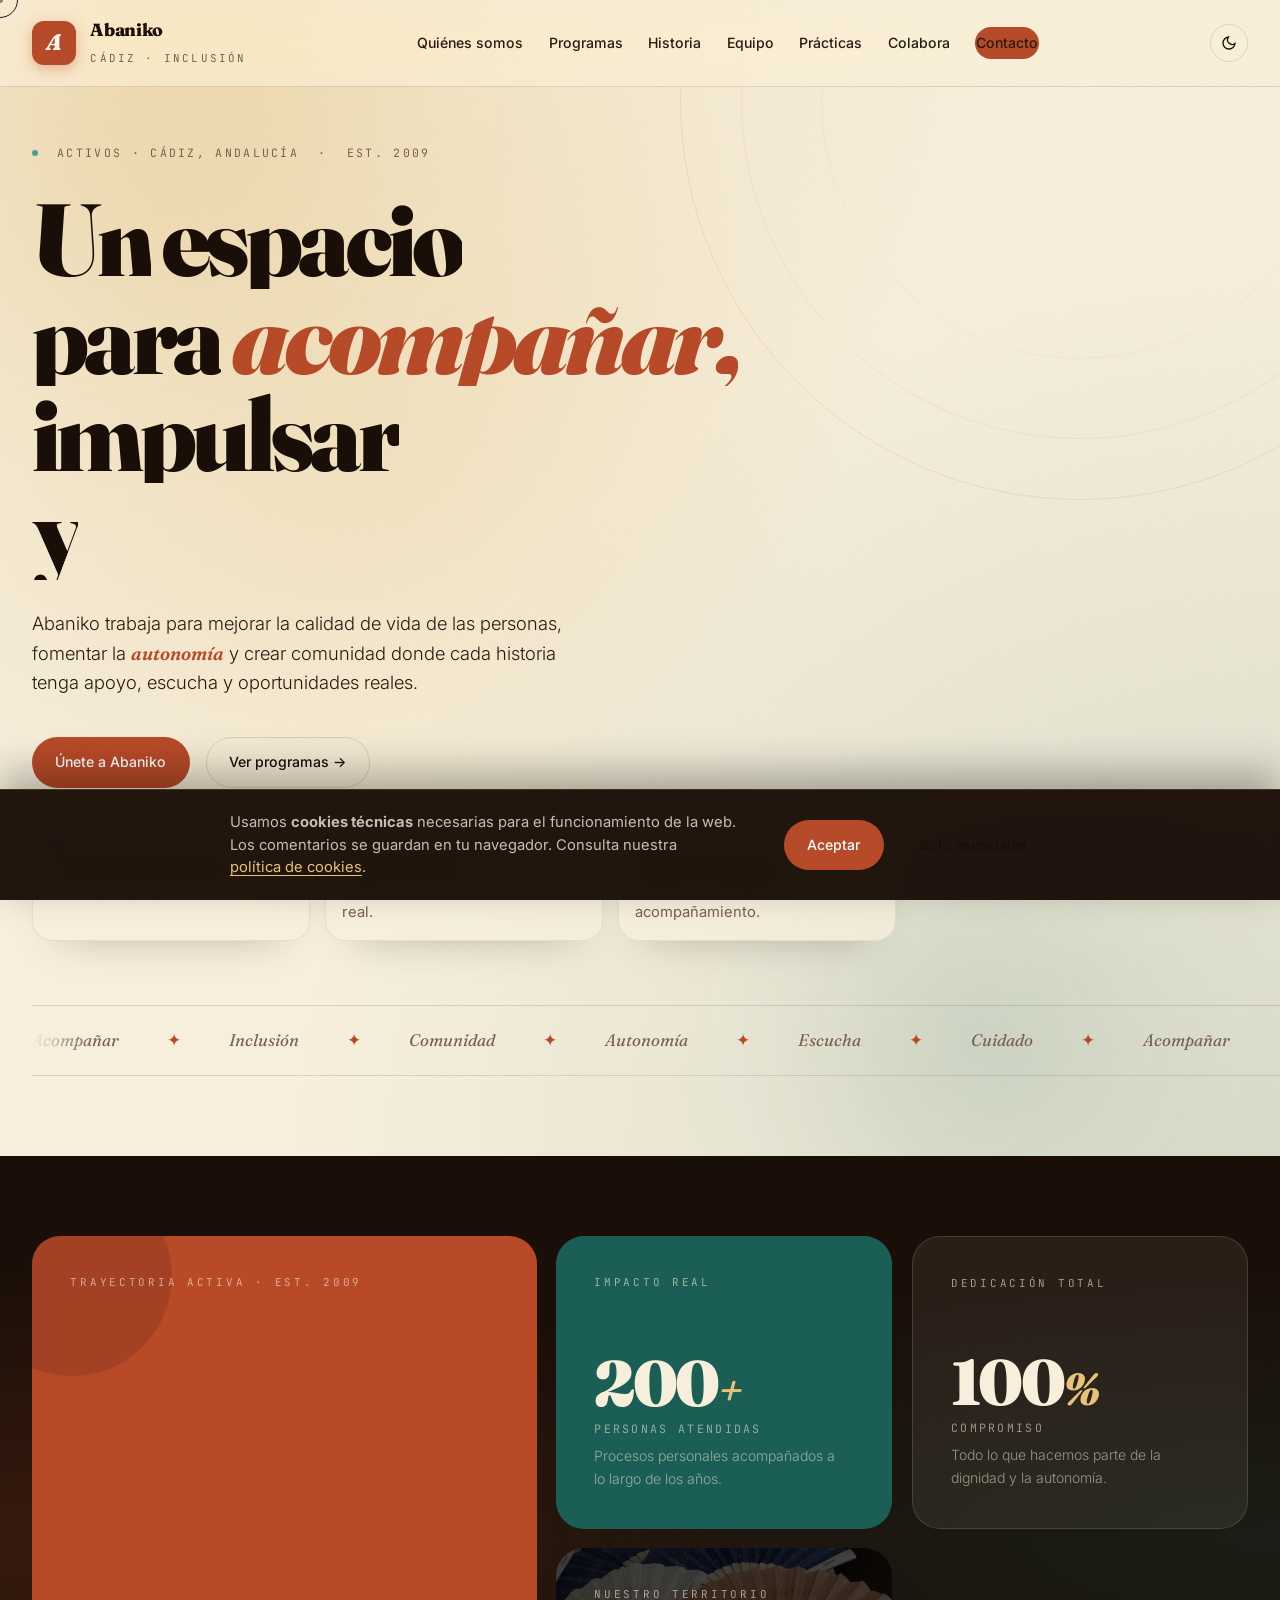
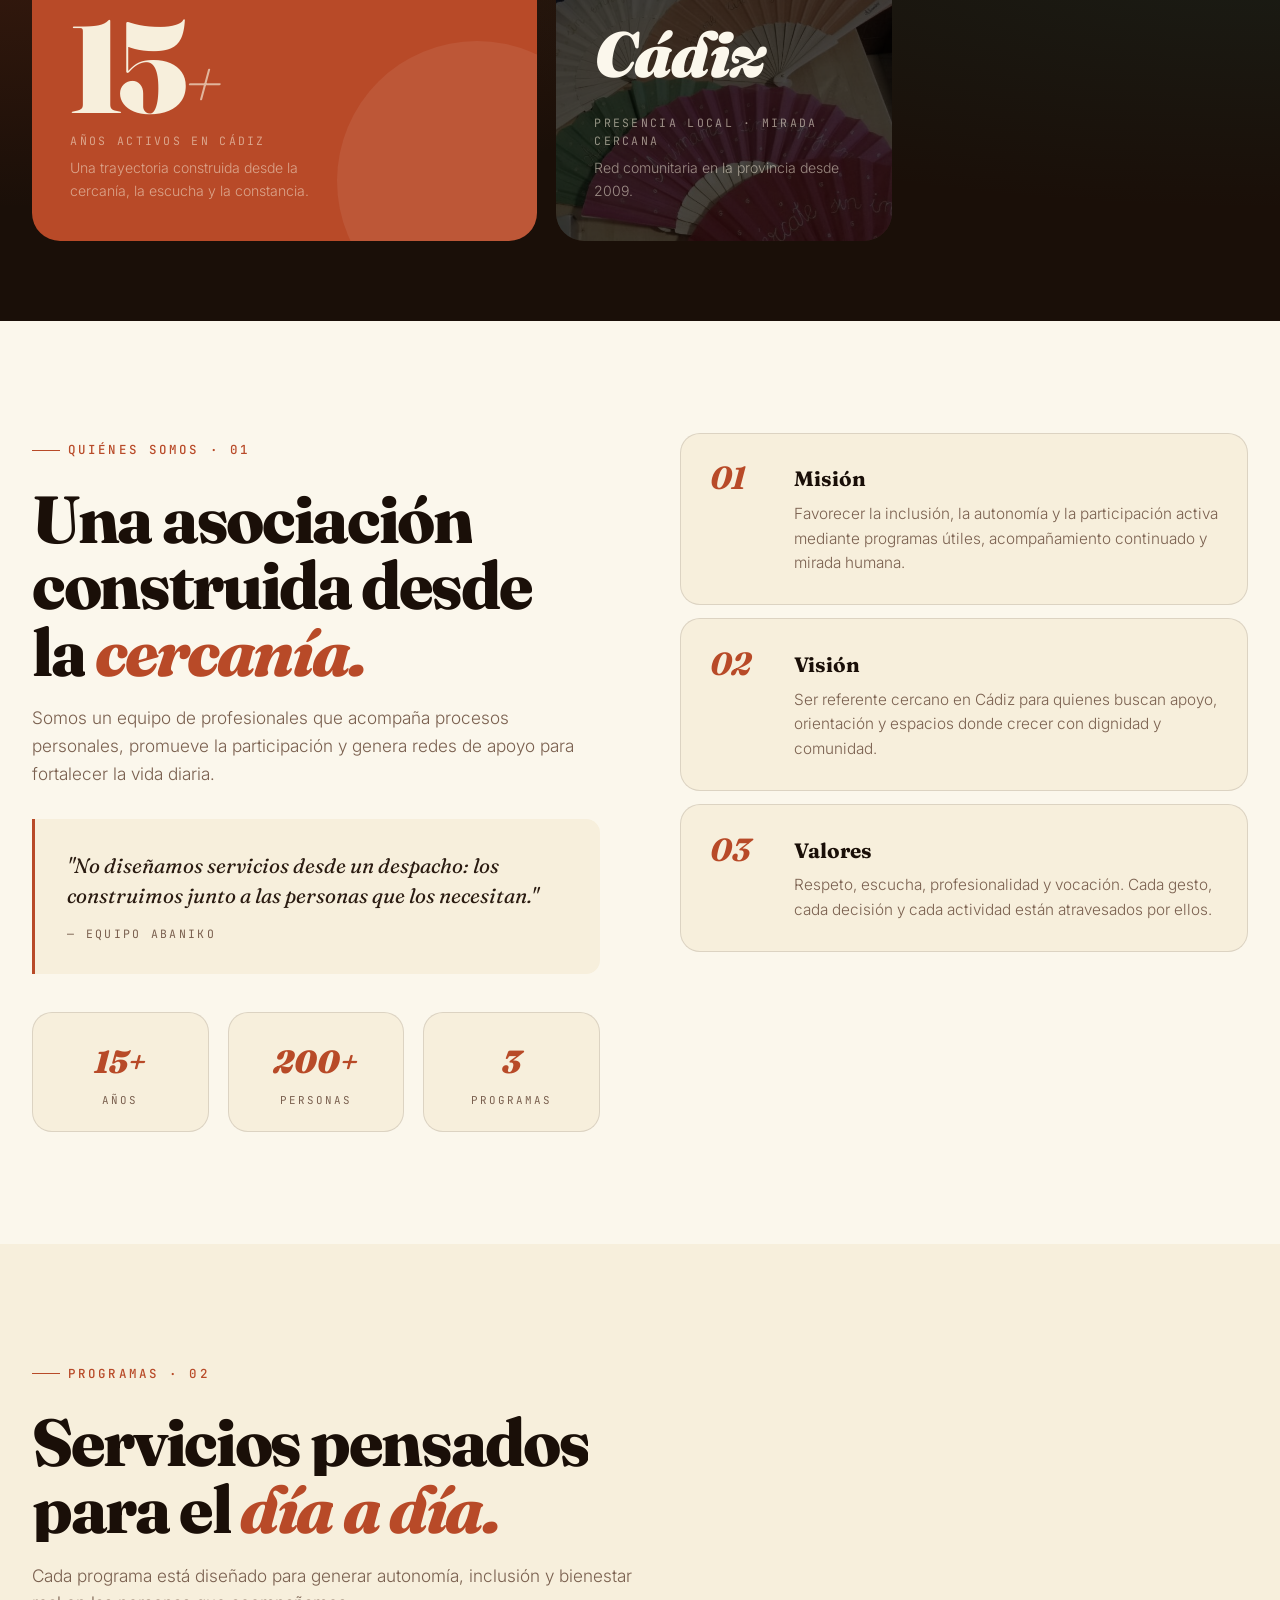
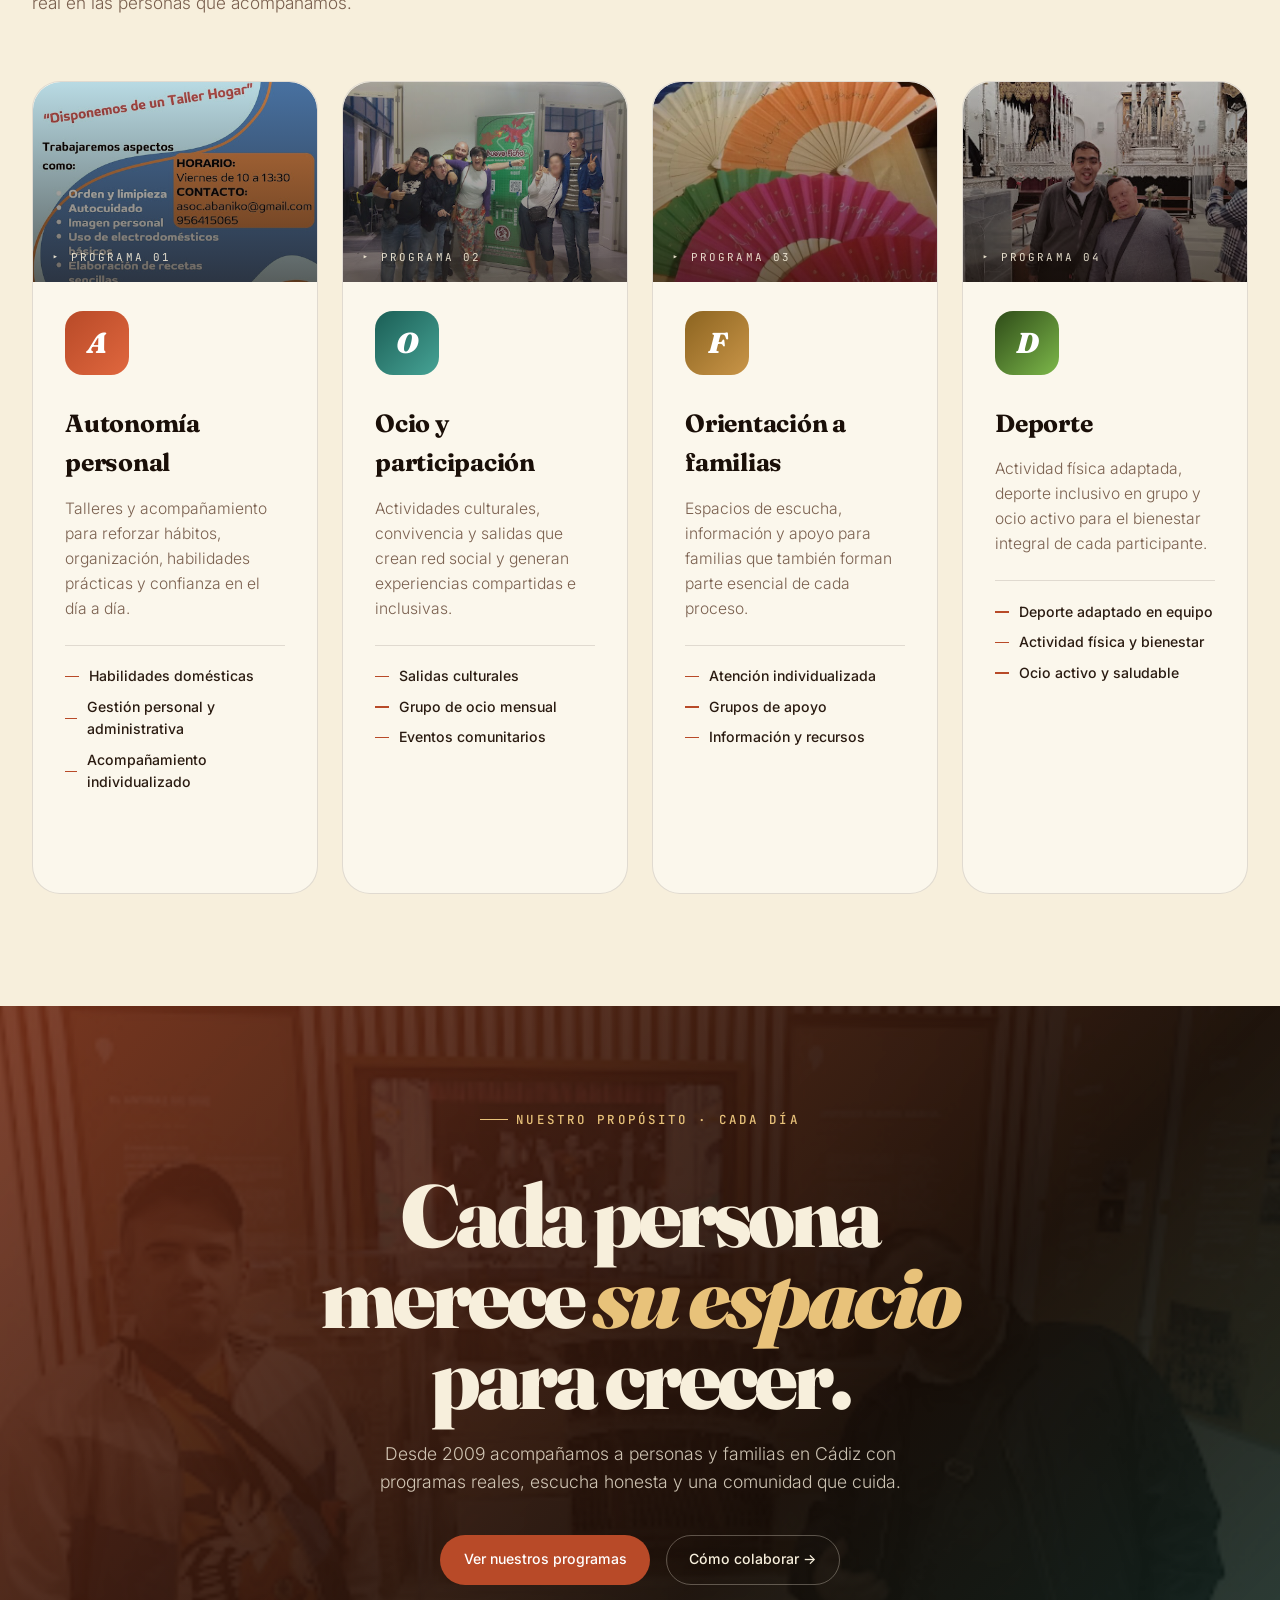
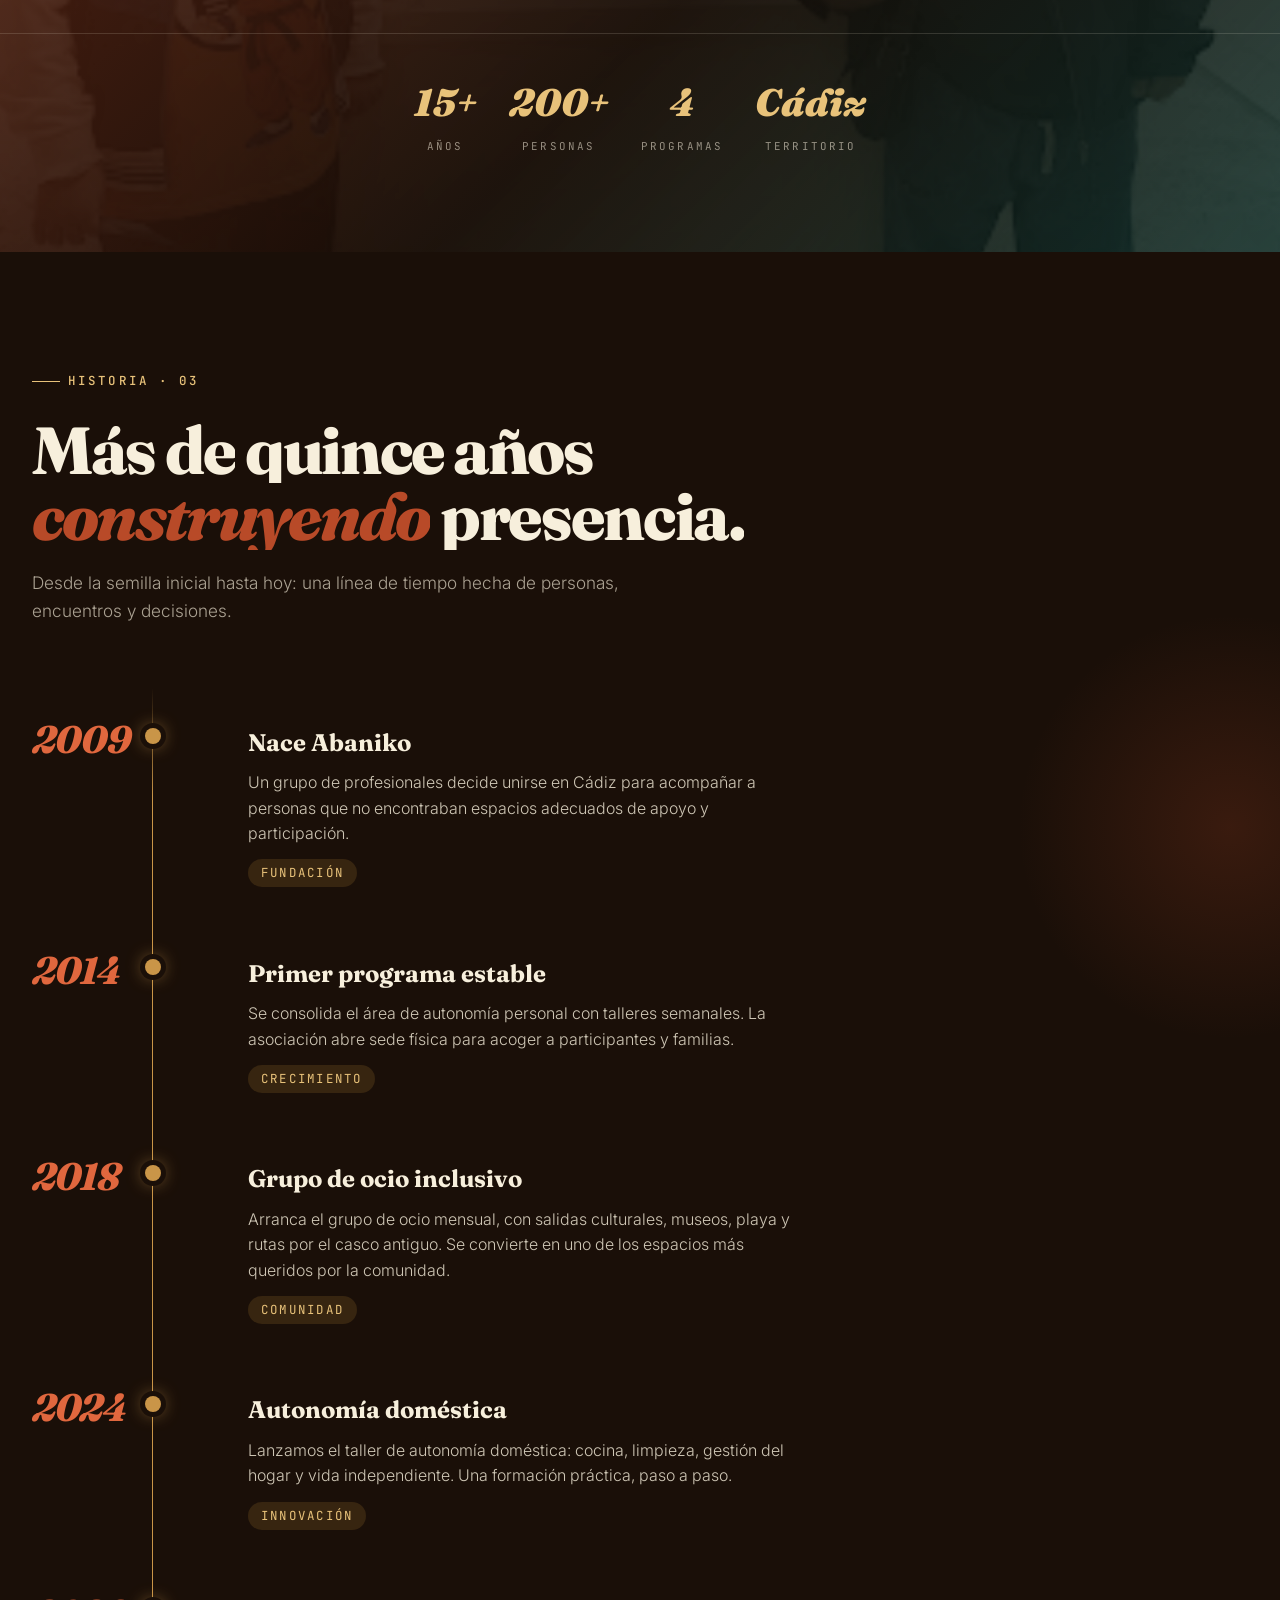
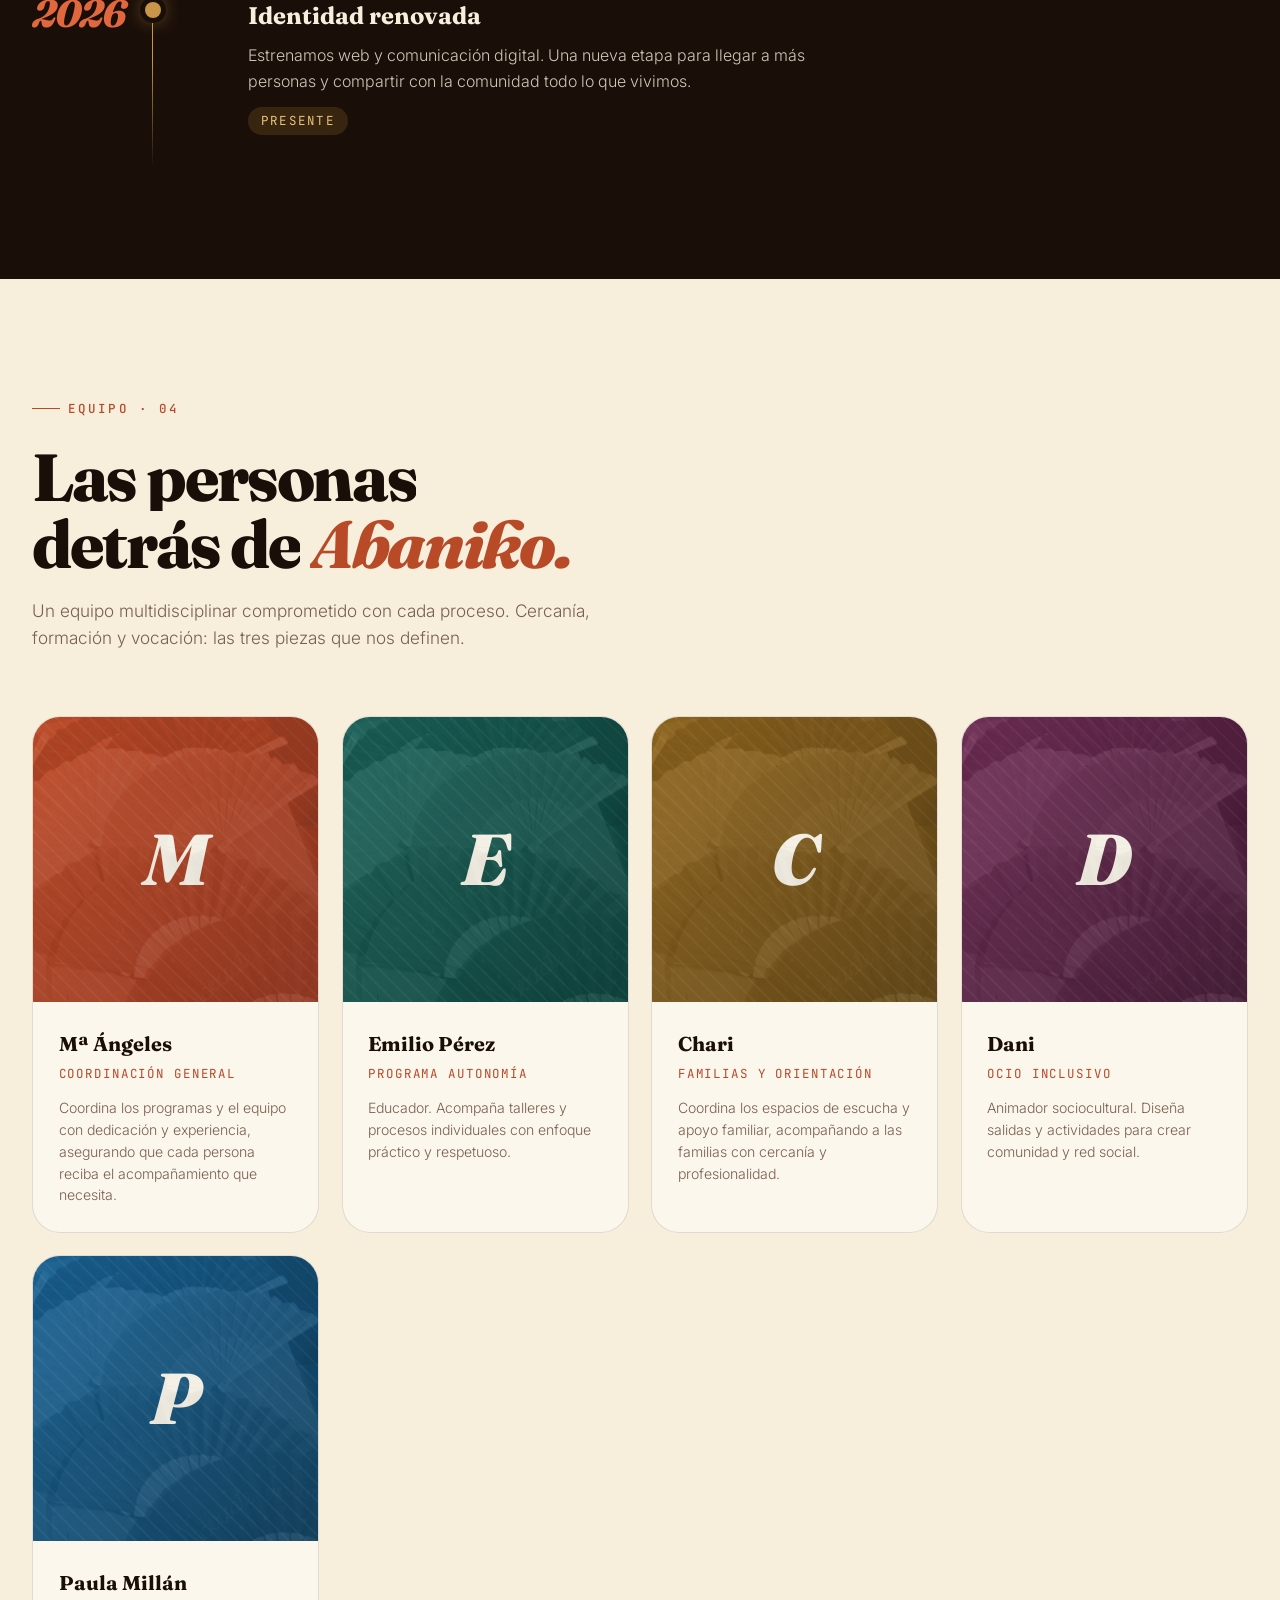
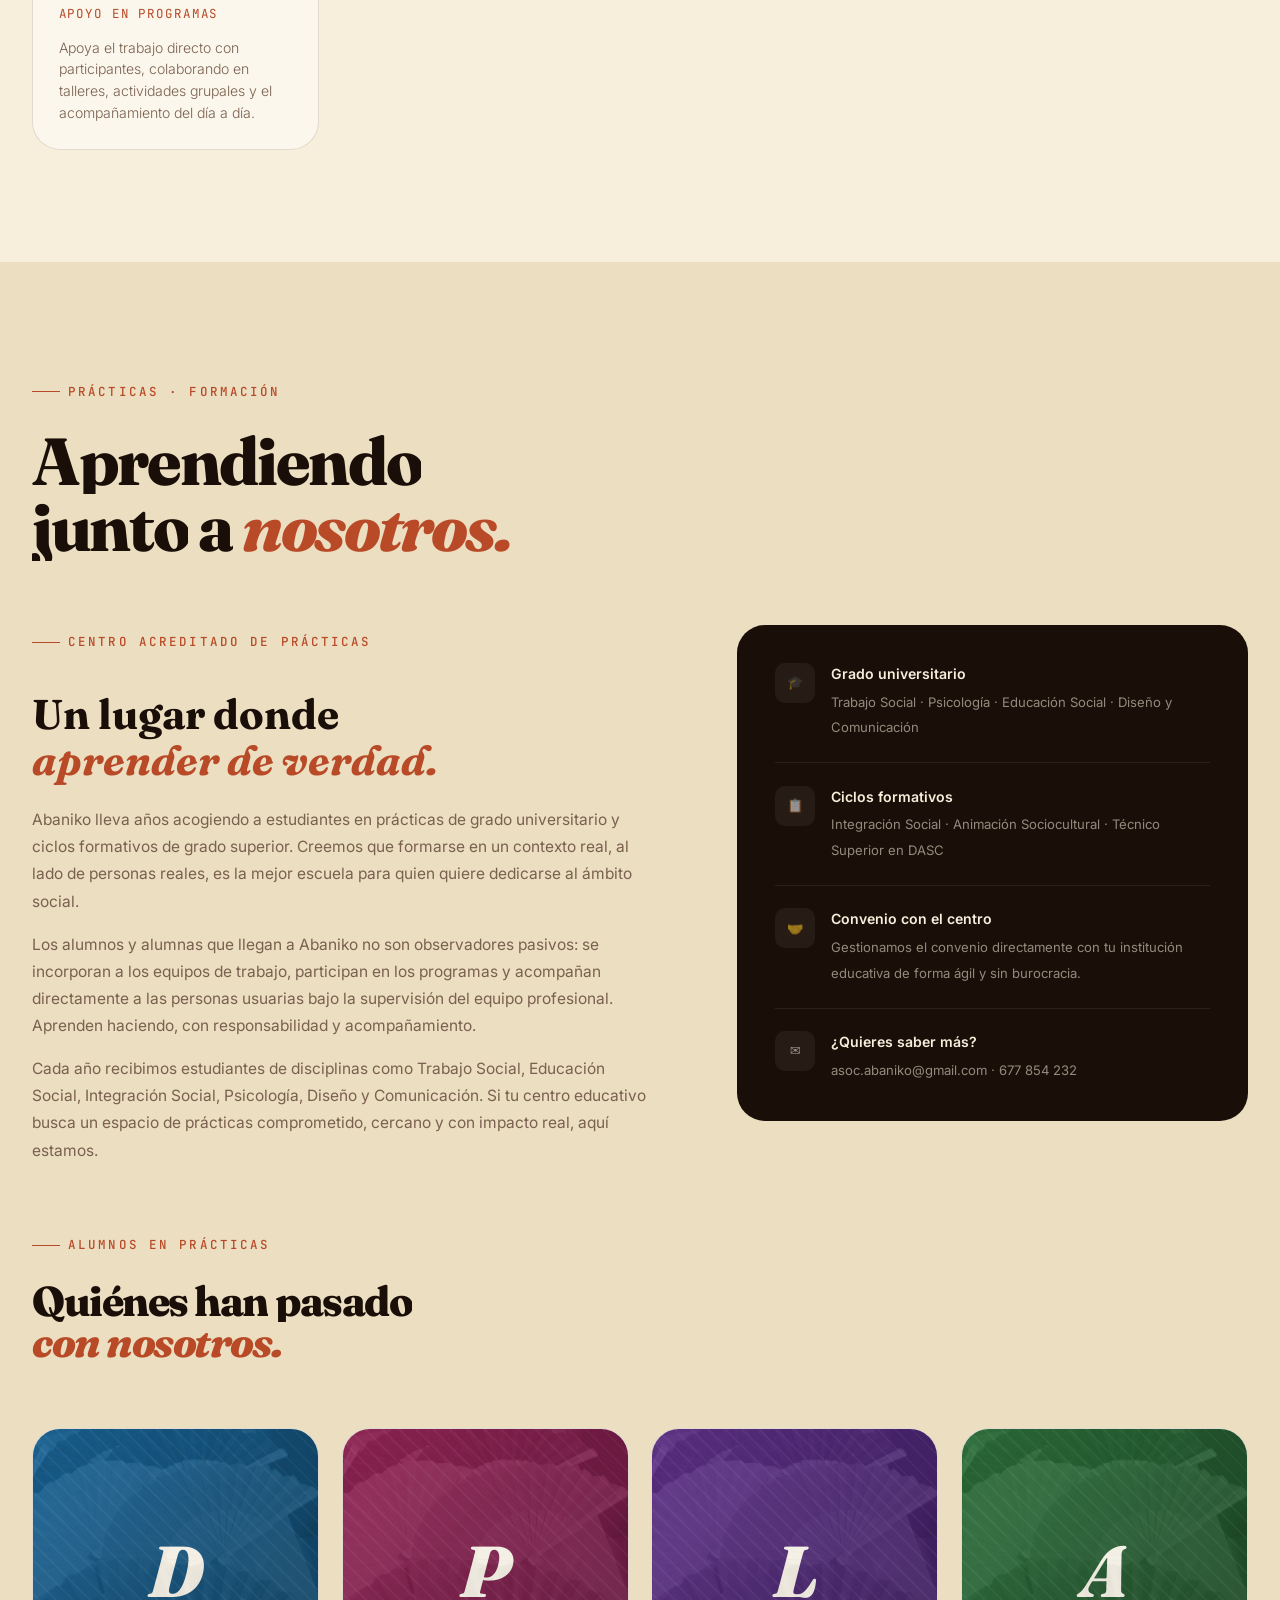
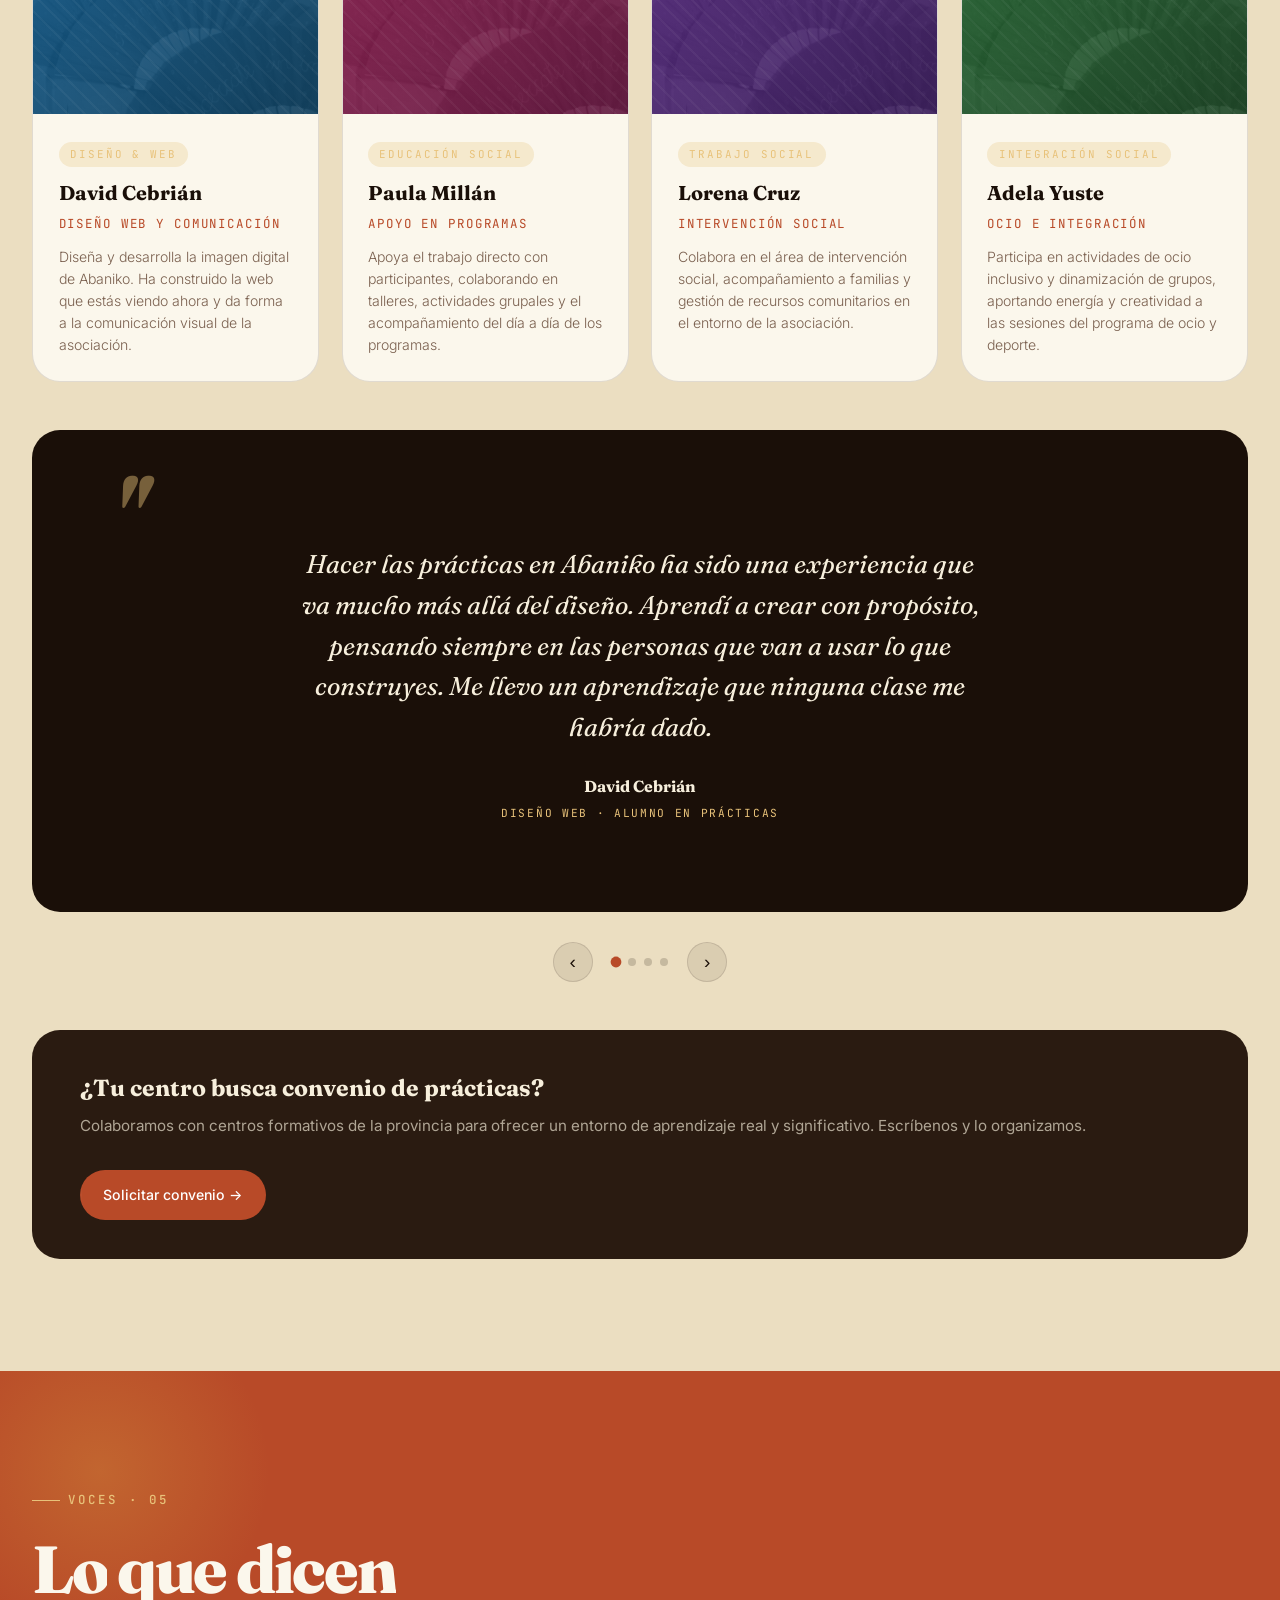
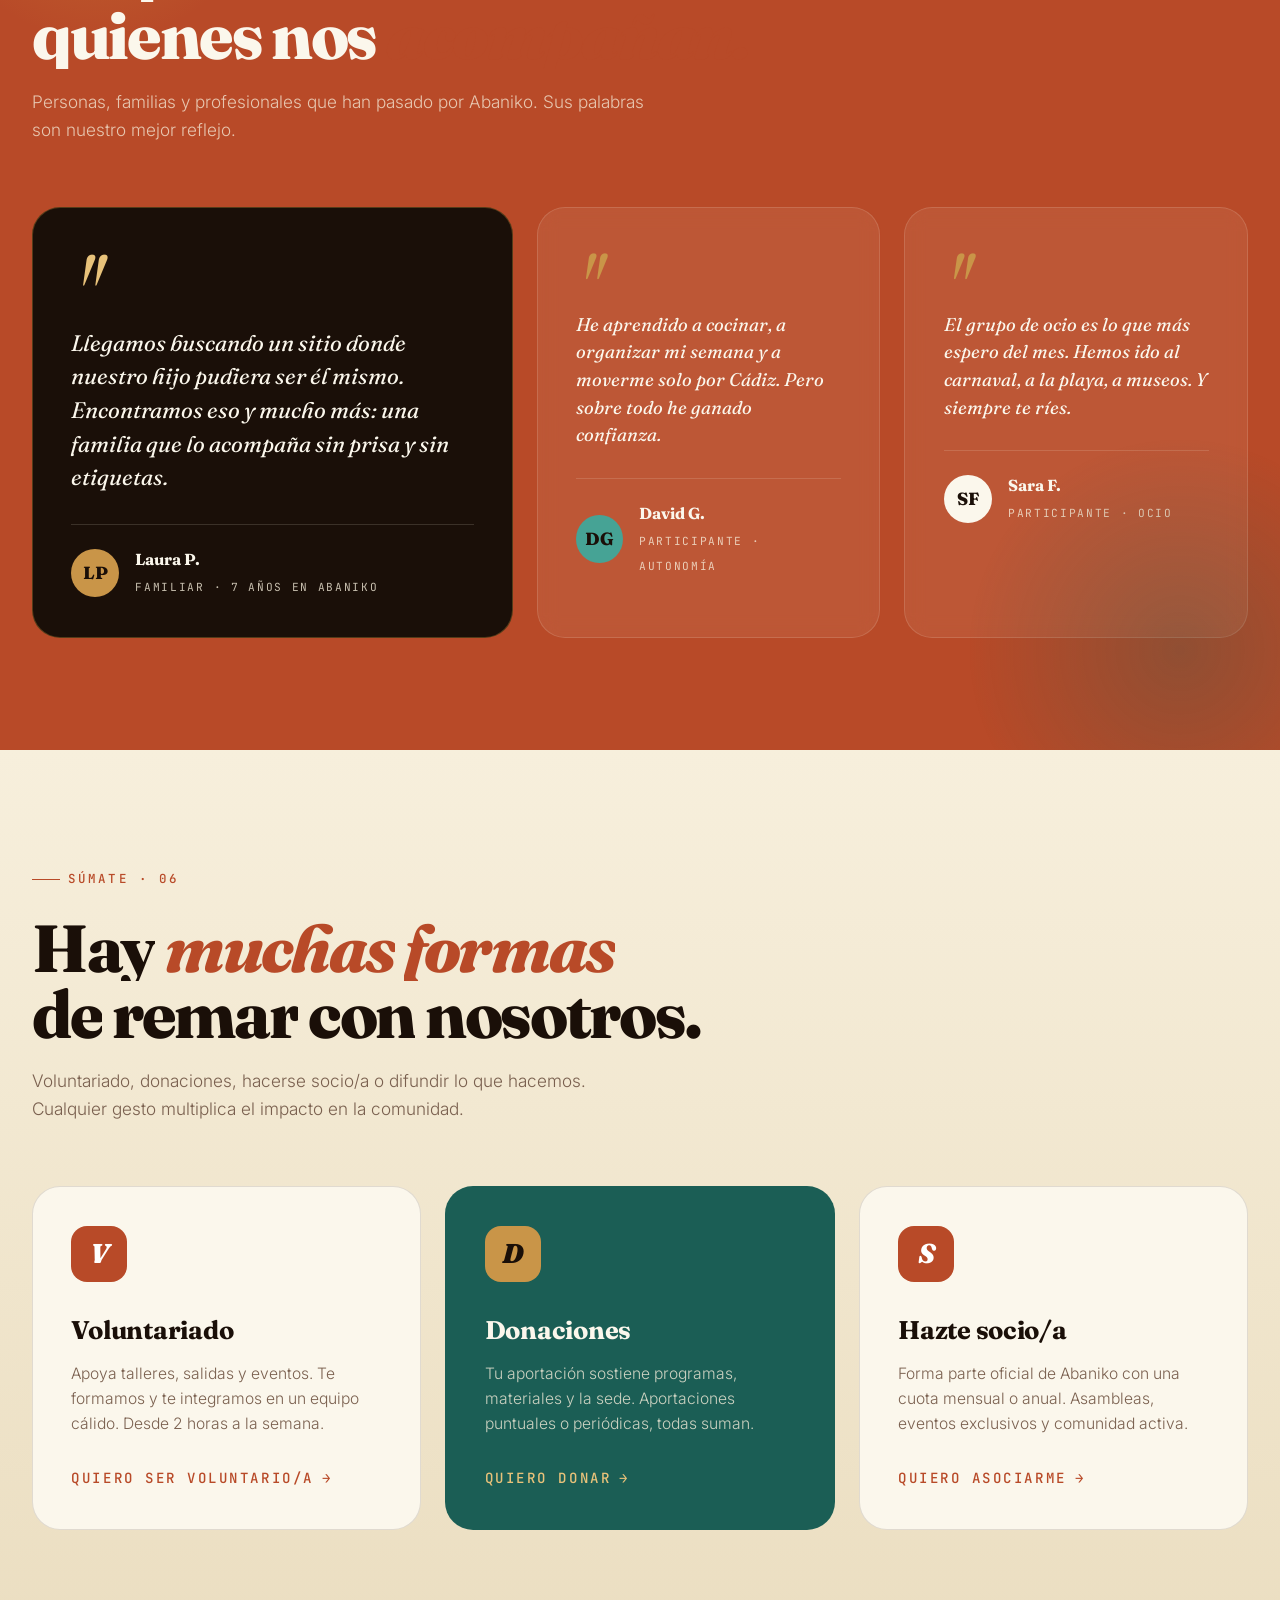
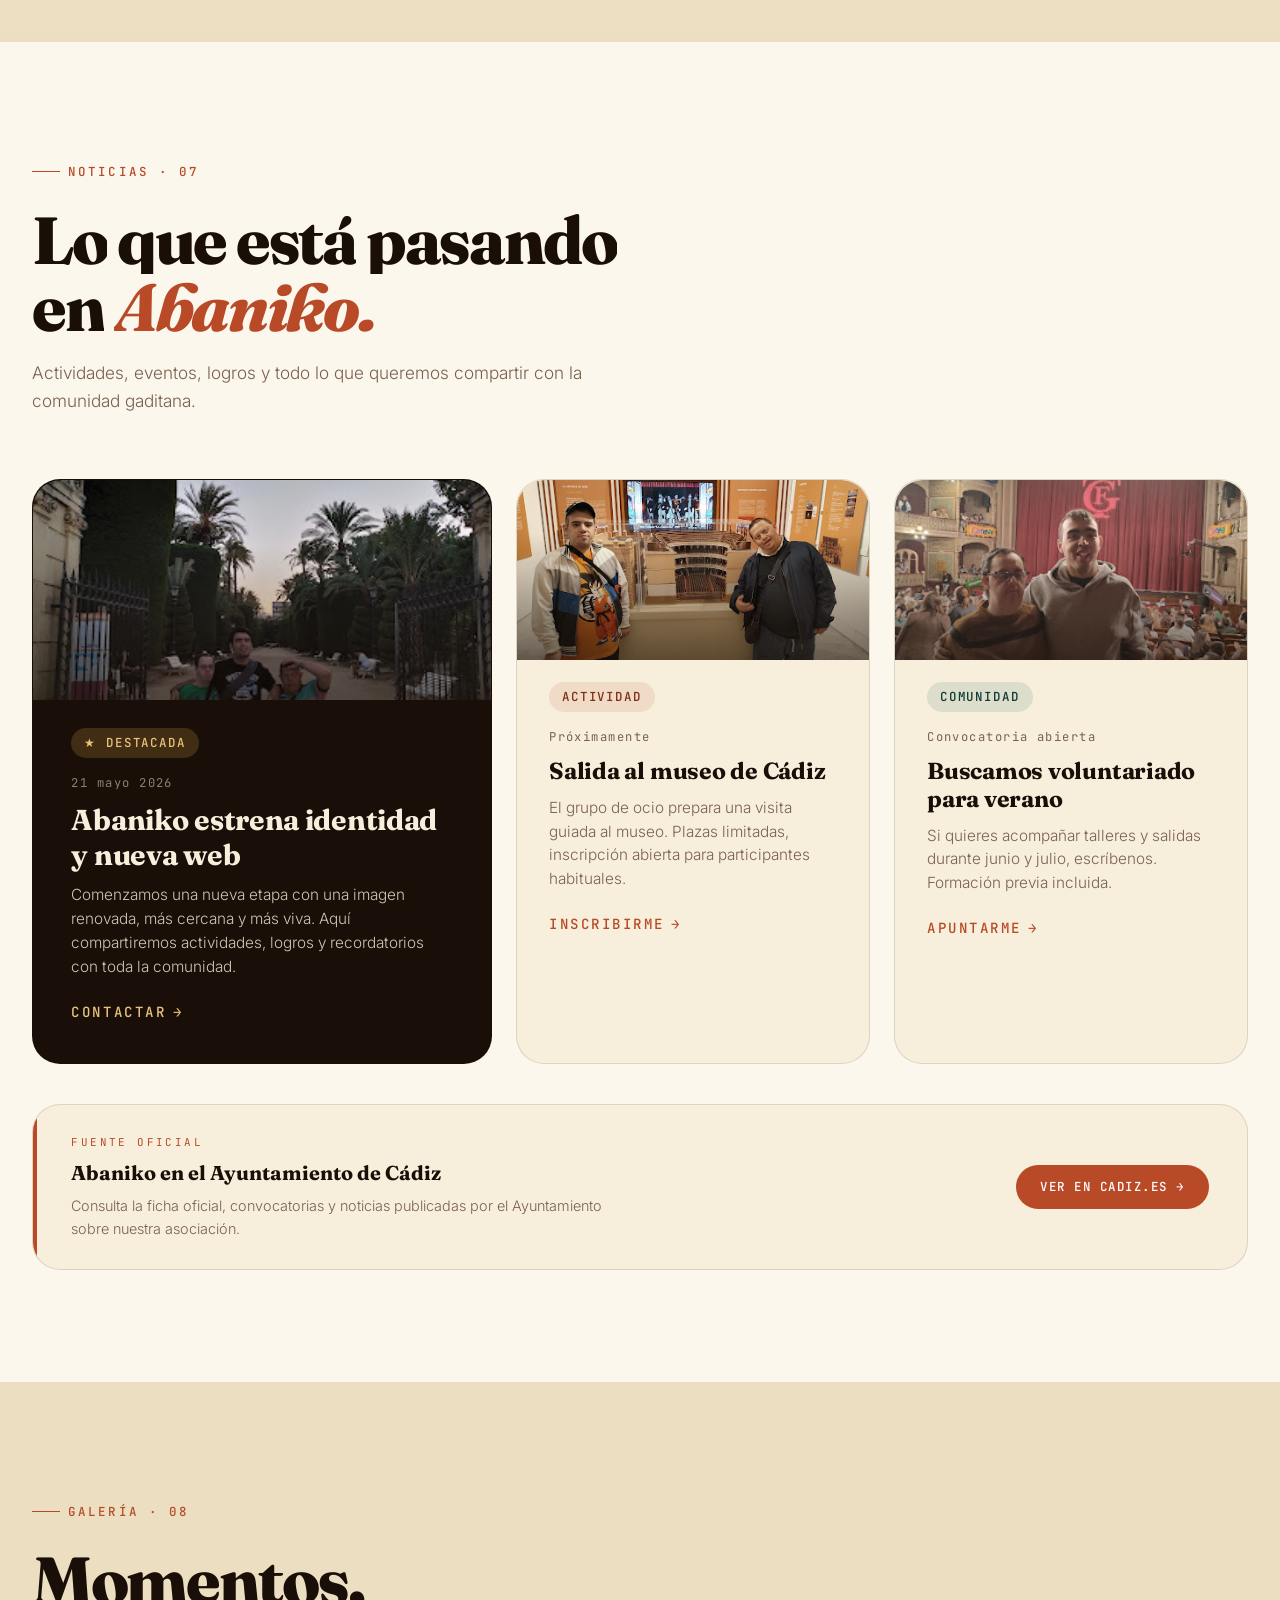
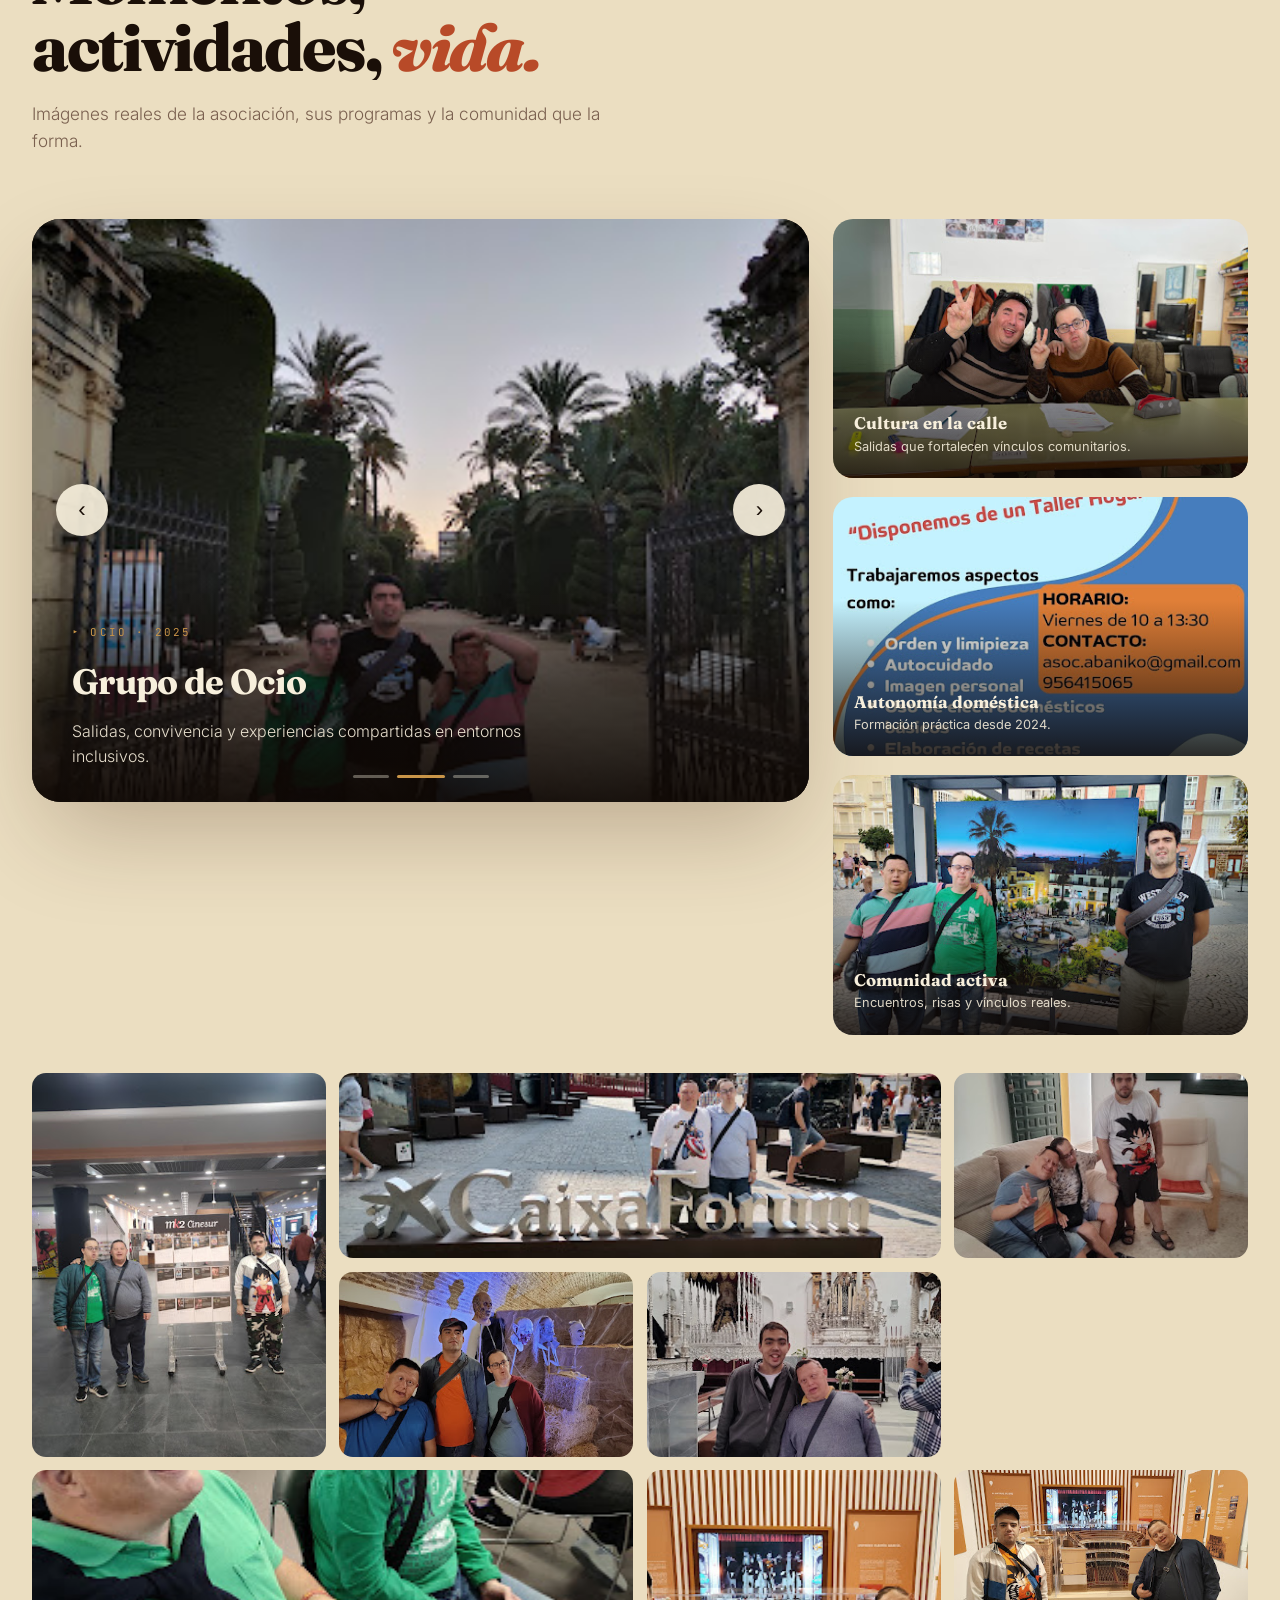
==== commit 04ba7142: "actualiza testimonio real de Paula Millán Co-Authored-By: Claude Sonnet 4.6 <noreply@anthropic.com>" ====
--- a/index.html
+++ b/index.html
@@ -4532,7 +4532,7 @@
 
         <div class="intern-carousel-slide">
           <span class="ics-mark" aria-hidden="true">"</span>
-          <p class="ics-quote">Cada día en Abaniko me reafirmó en mi vocación. Ver el impacto real del trabajo social en personas concretas es algo que ningún libro puede enseñarte. Me llevo muchísimo más de lo que esperaba cuando empecé.</p>
+          <p class="ics-quote">La asociación Abaniko es un lugar lleno de personas que trabajan con el corazón por delante. Allí encontré apoyo, comprensión y un ambiente donde pude ser yo misma. Mi experiencia ha sido inolvidable, donde he aprendido mucho, sobre los demás y sobre la fuerza que nace cuando alguien te tiende la mano sin pedir nada a cambio.</p>
           <div class="ics-author">
             <span class="ics-name">Paula Millán</span>
             <span class="ics-role">Educación Social · Alumna en prácticas</span>
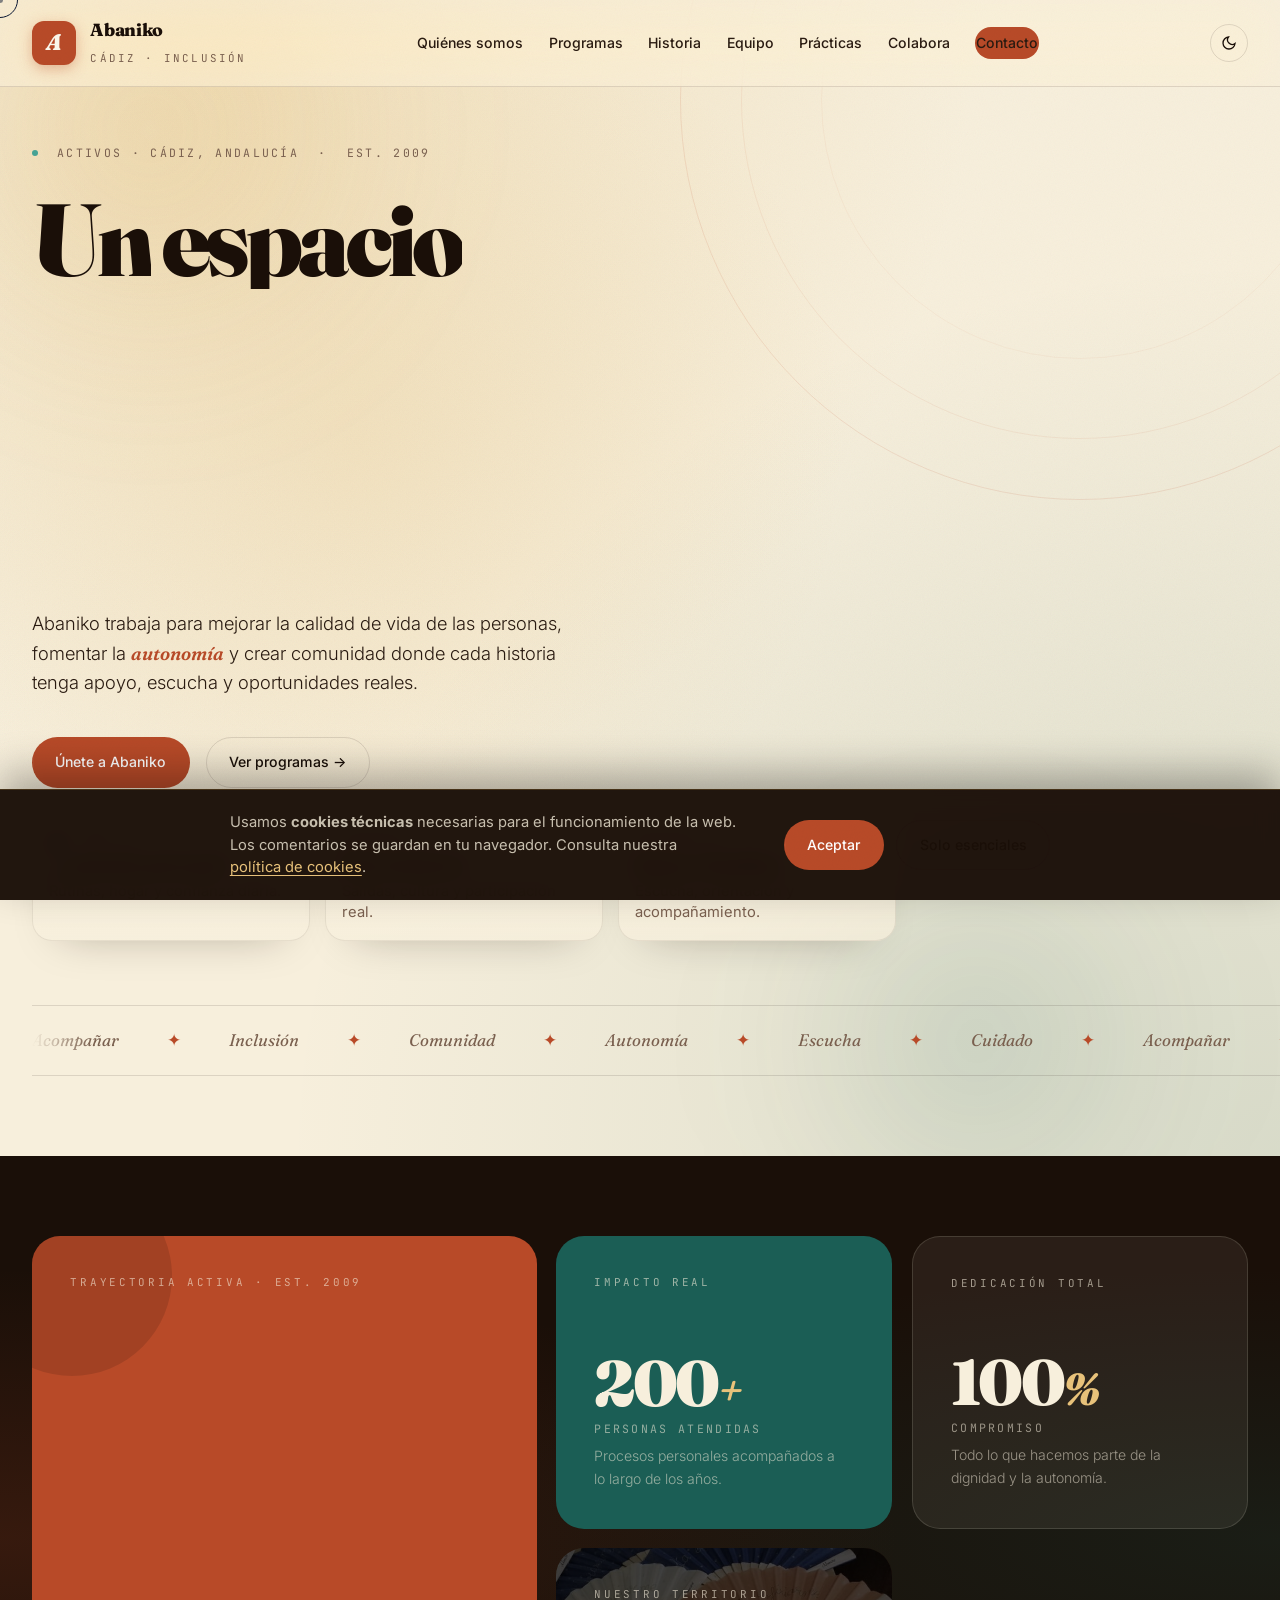
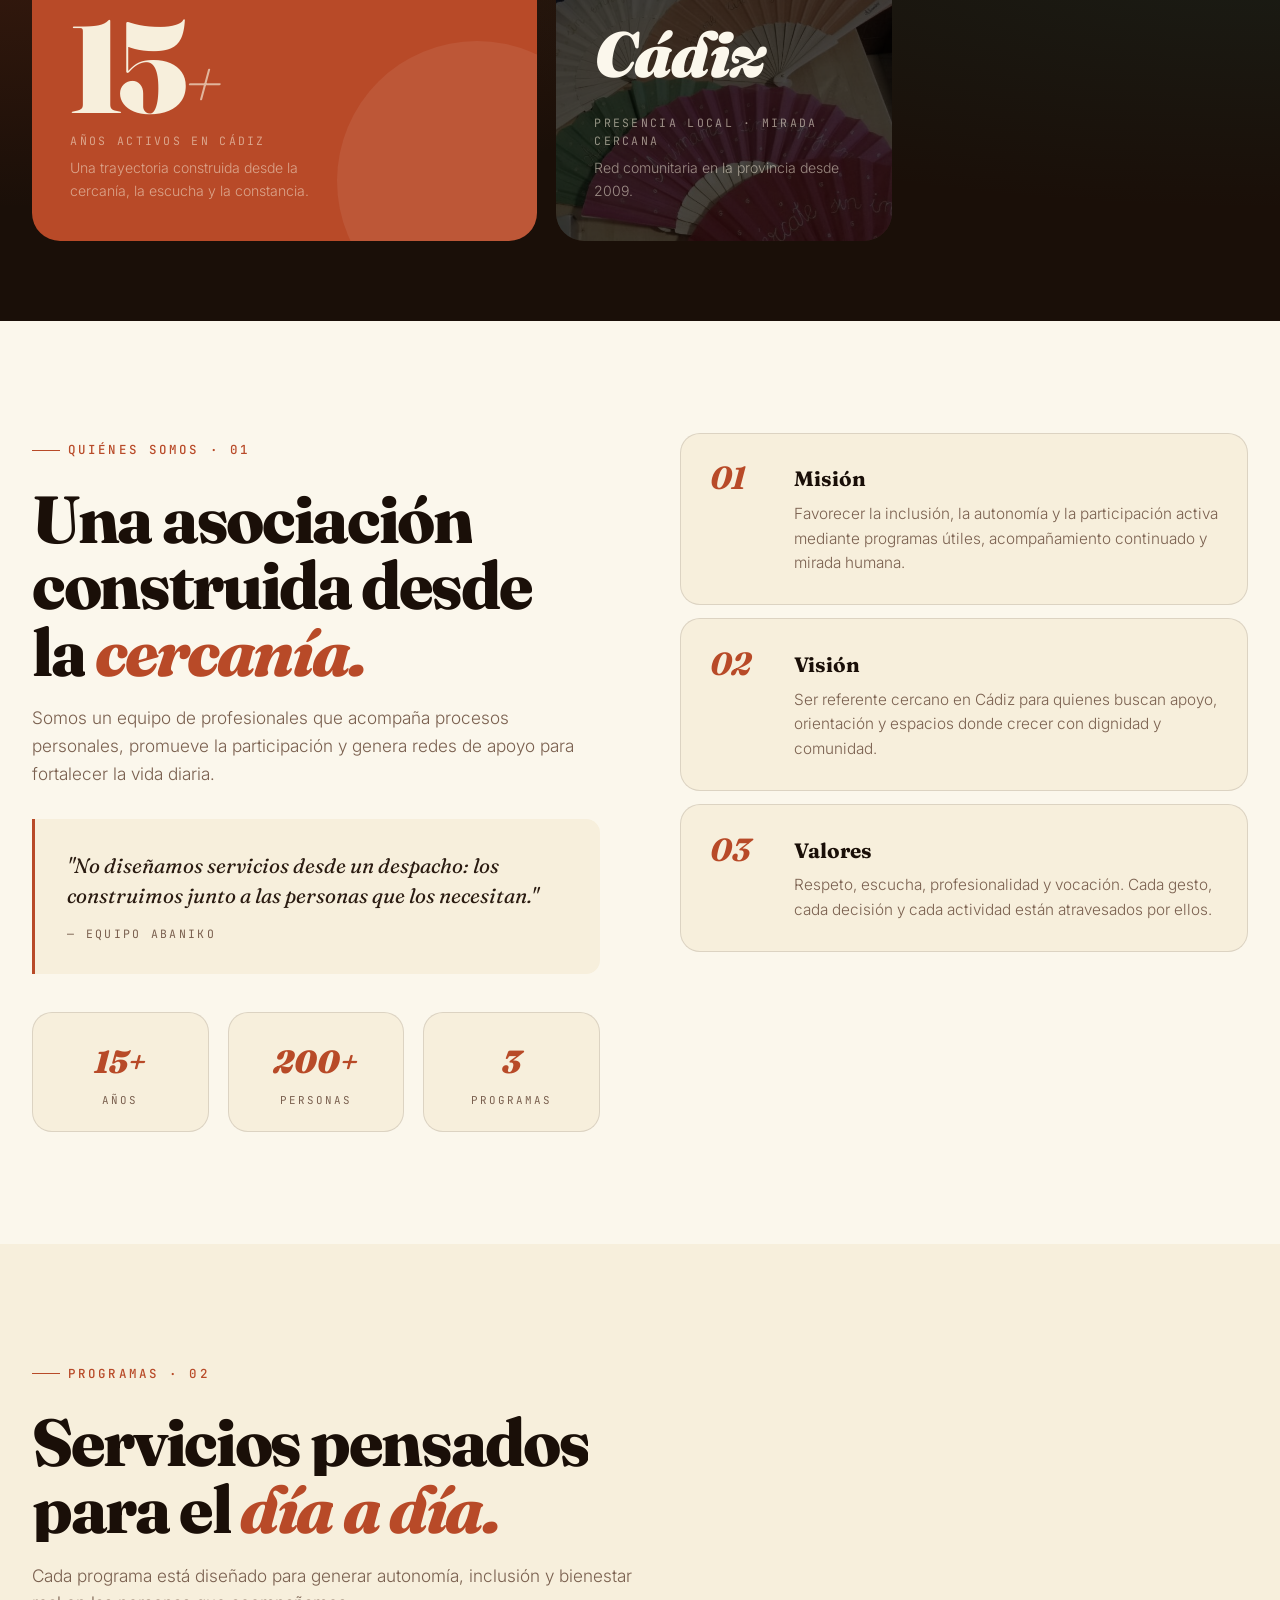
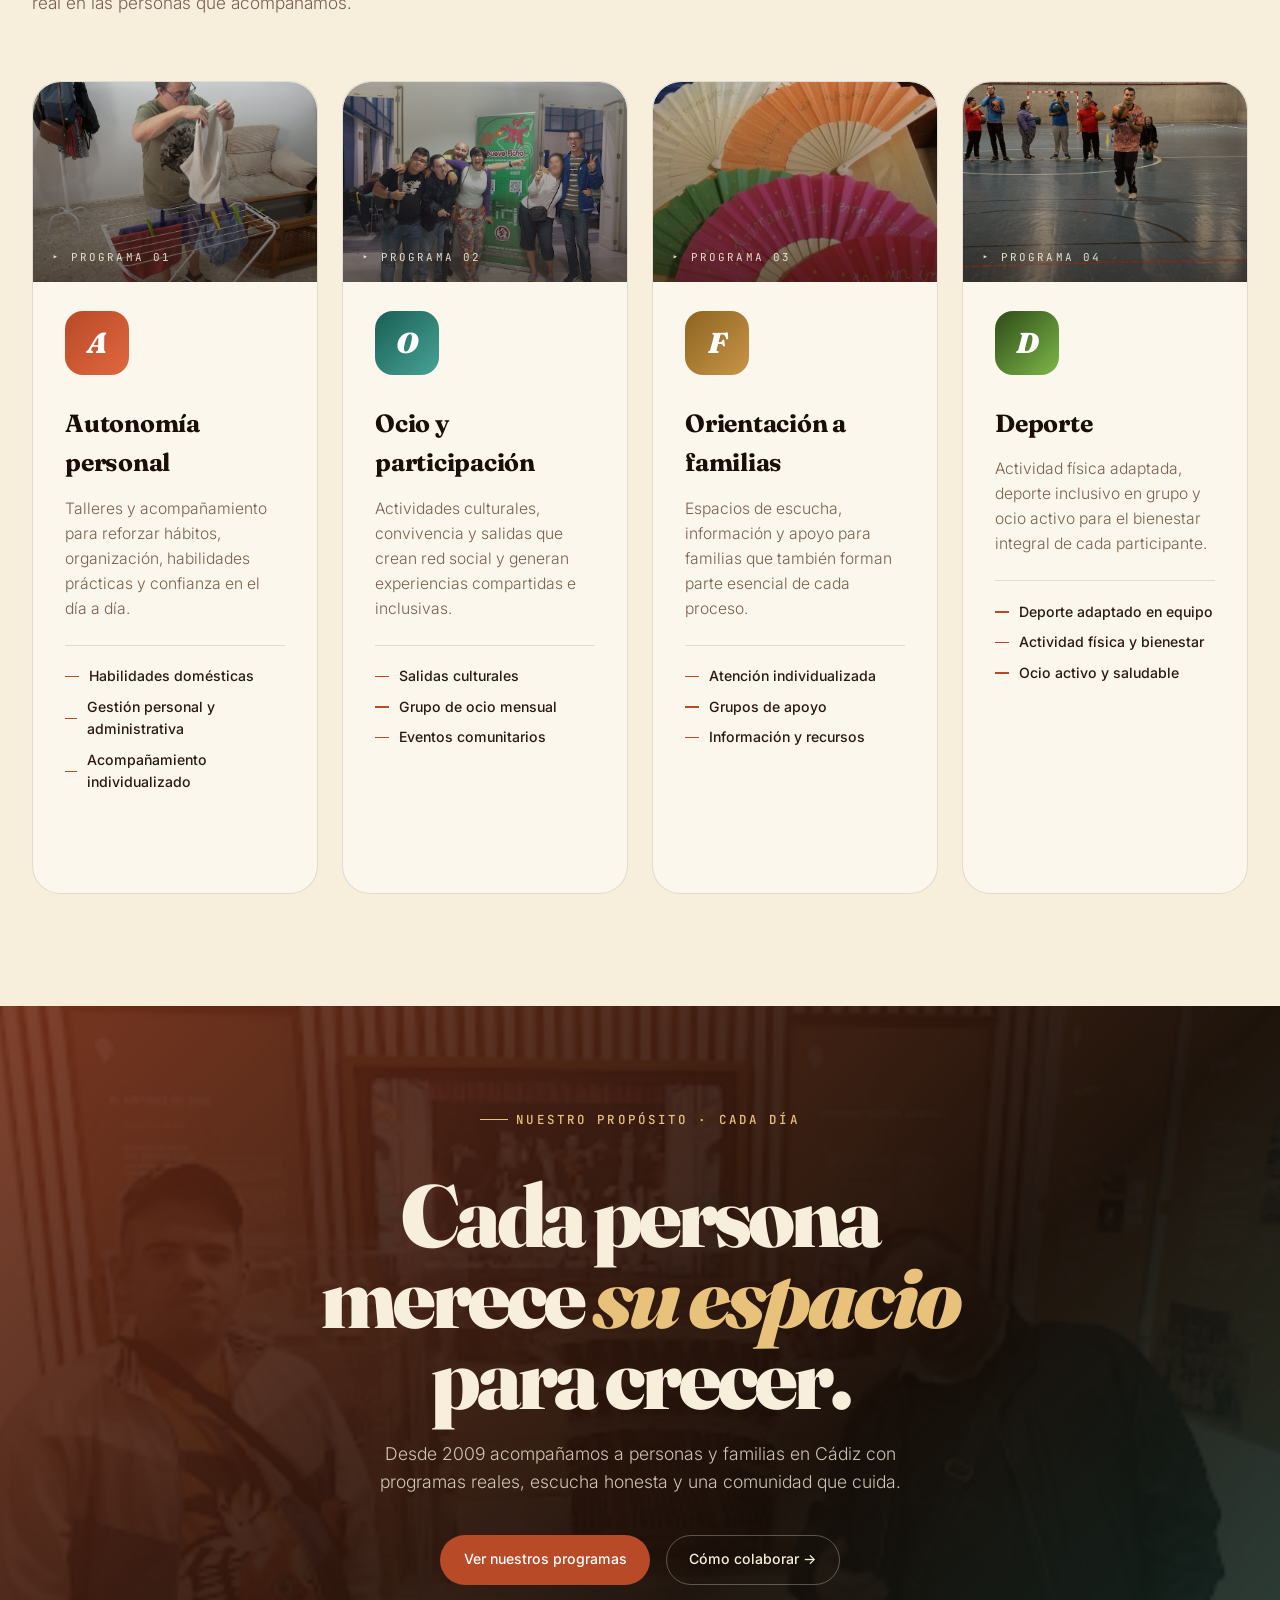
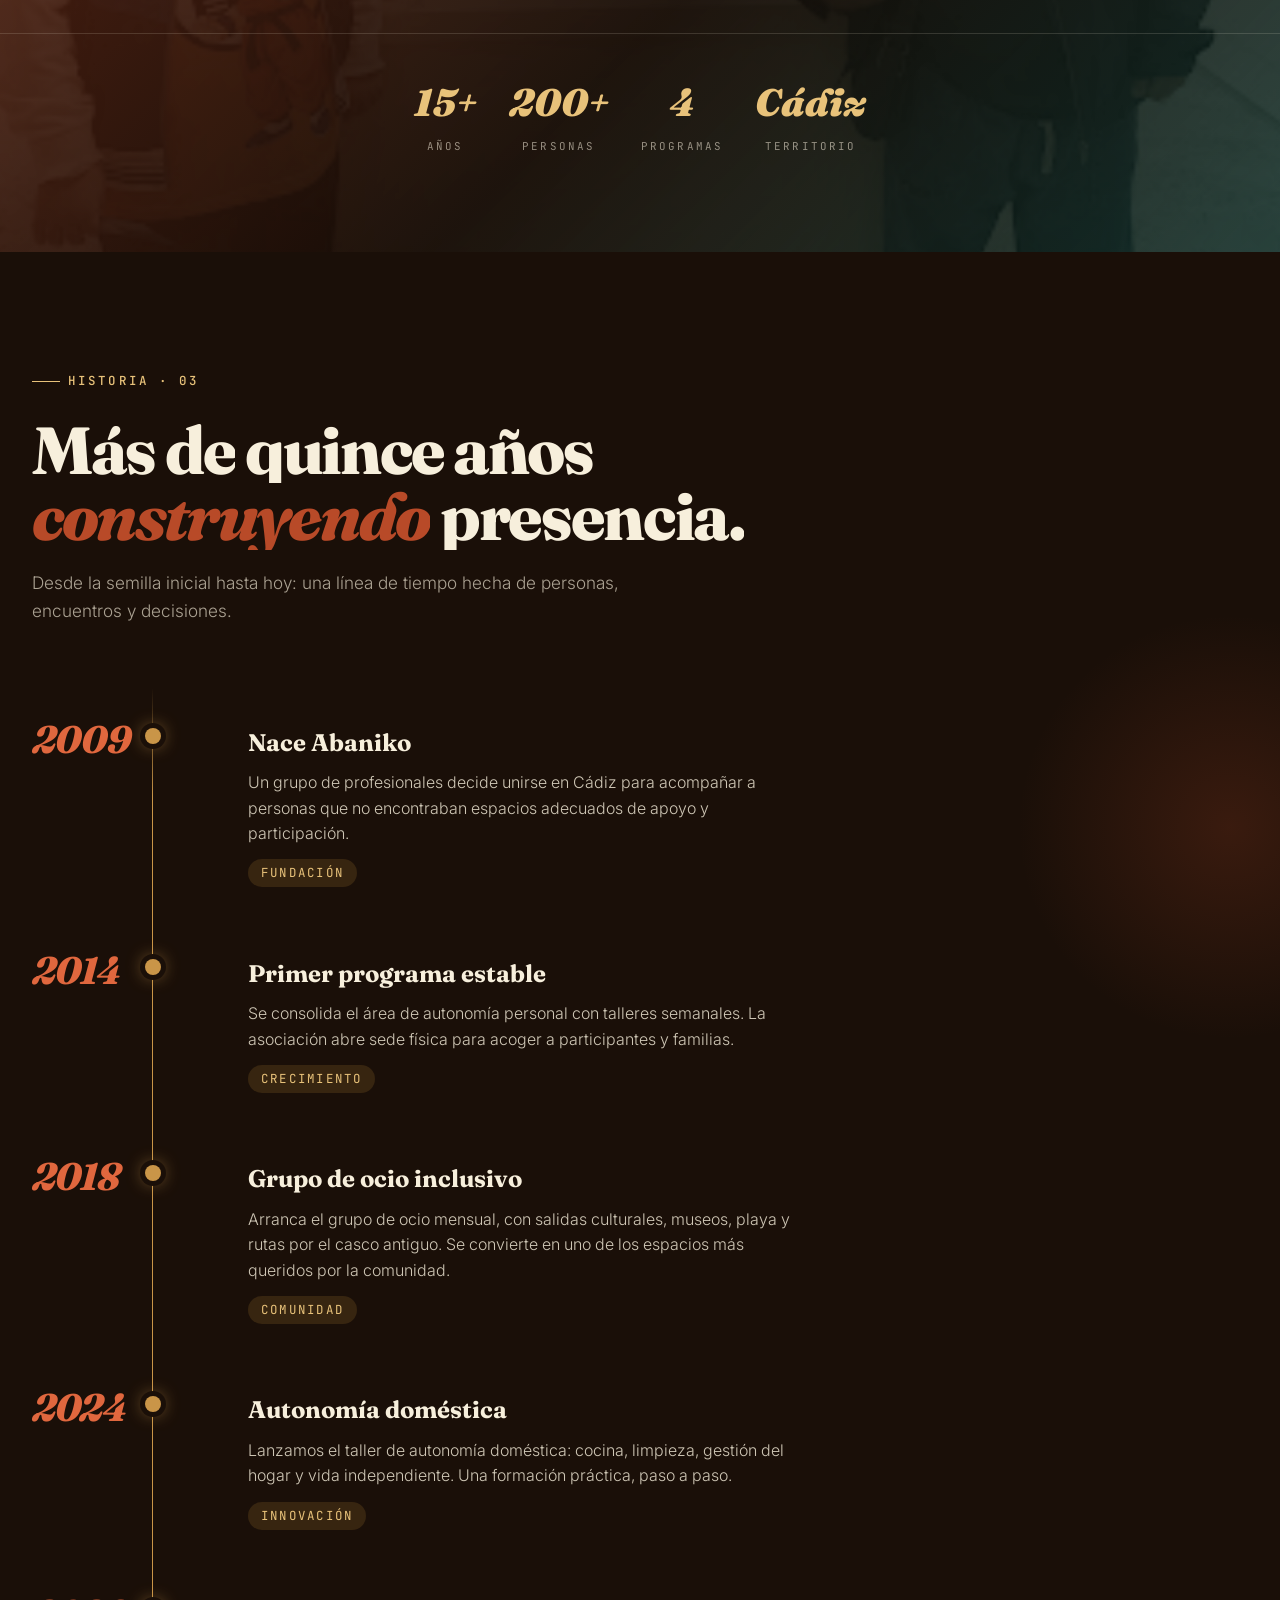
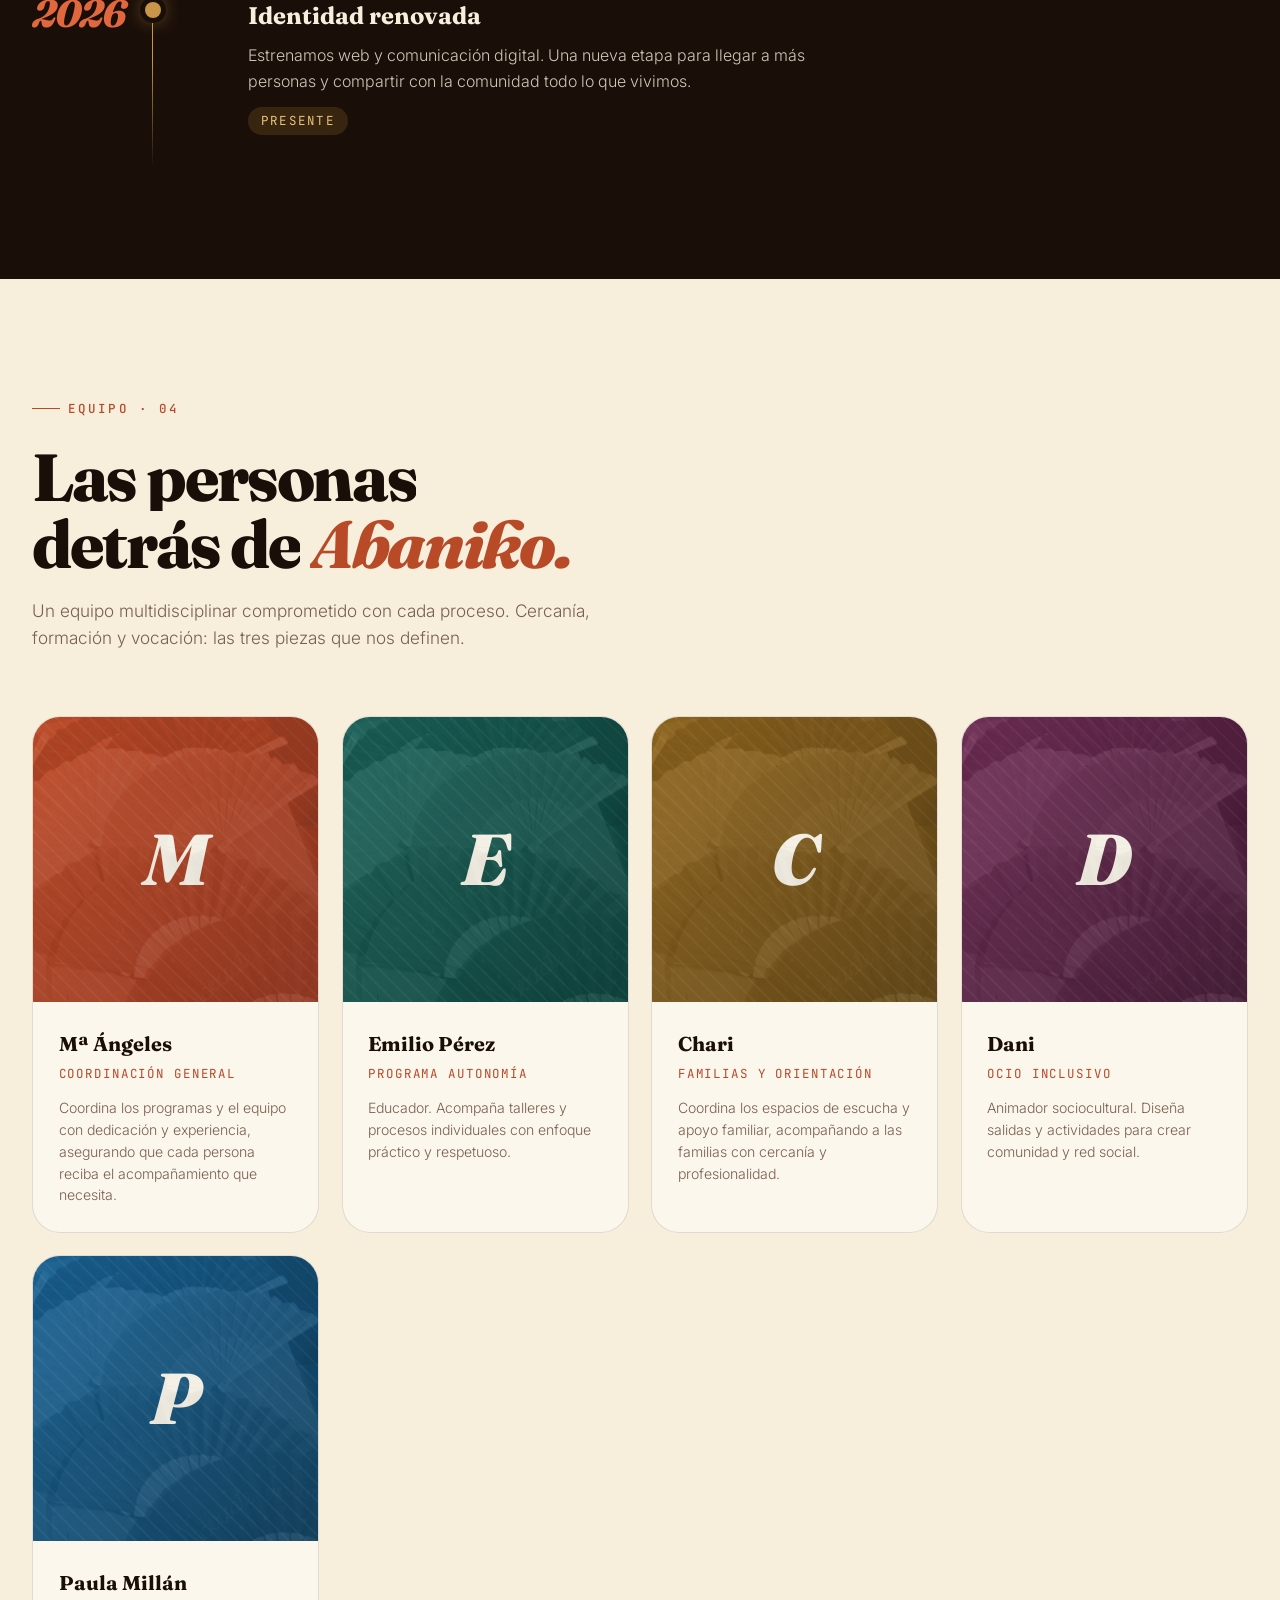
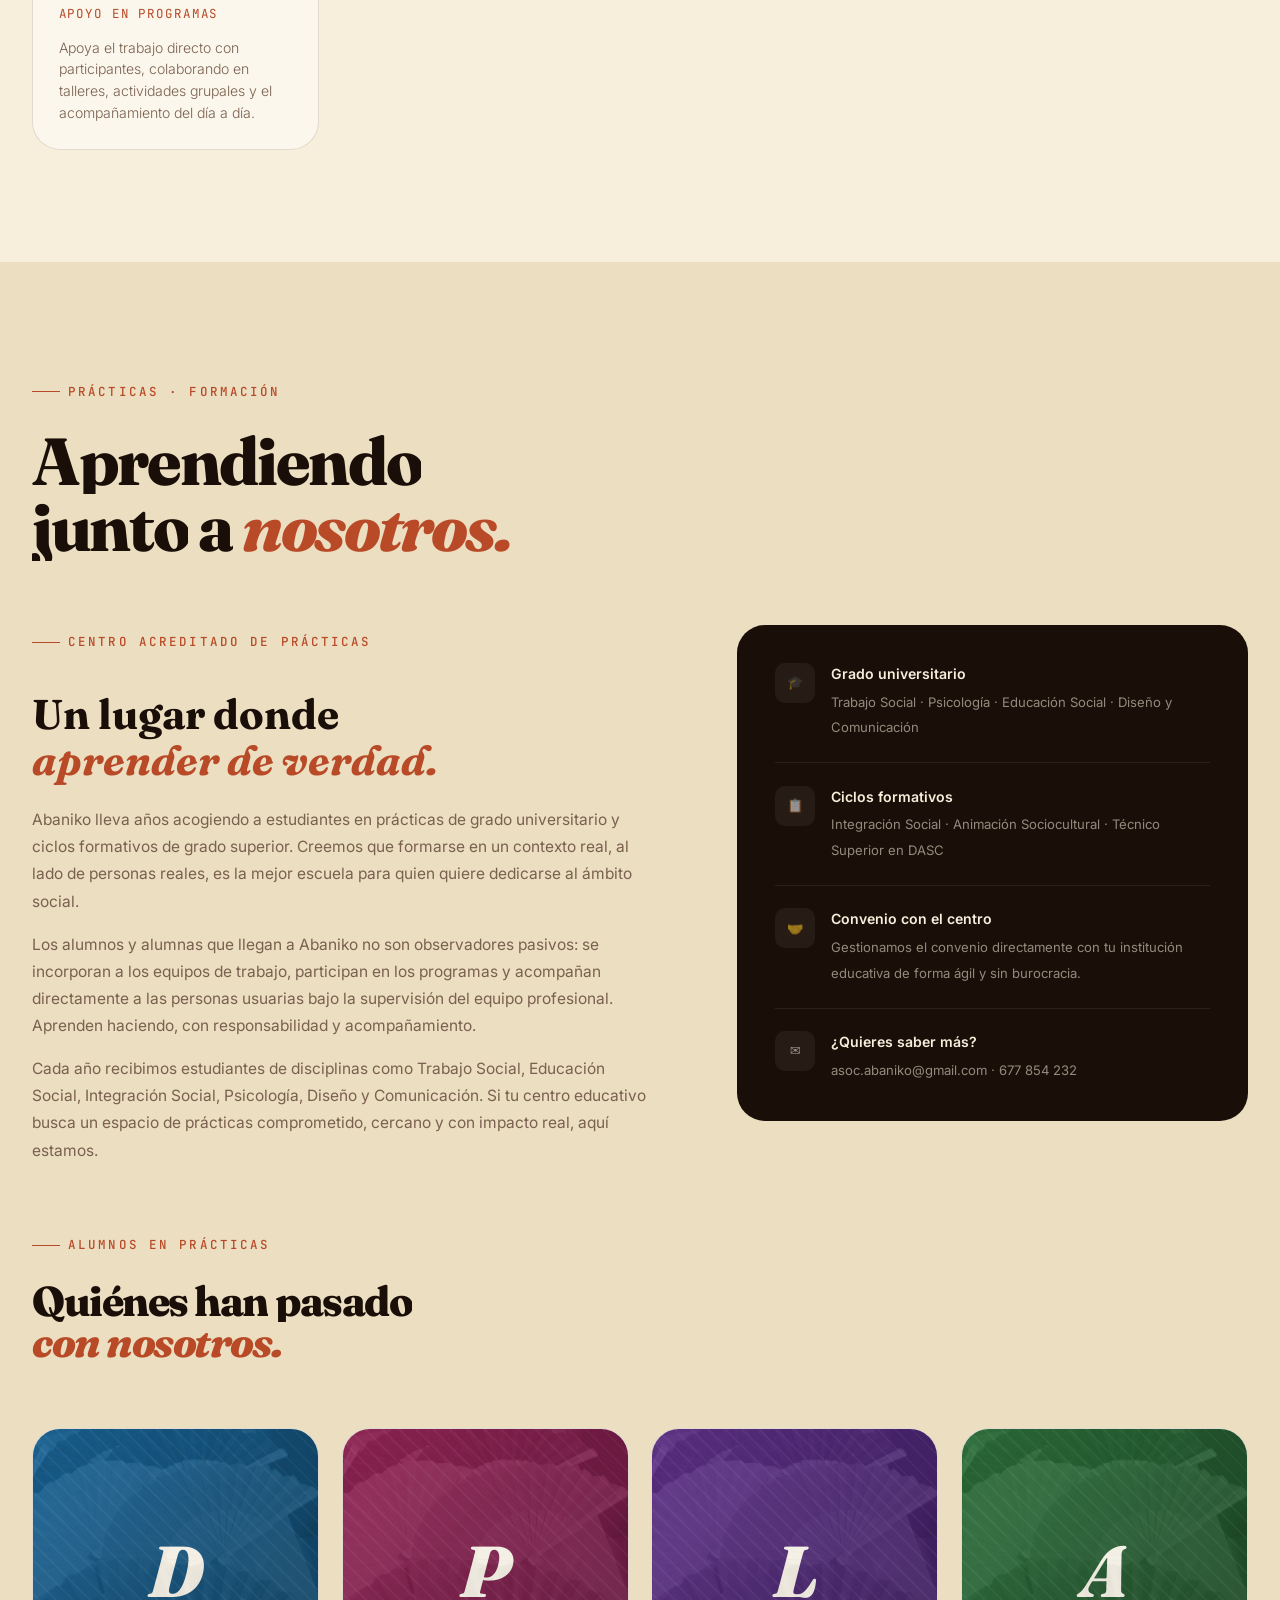
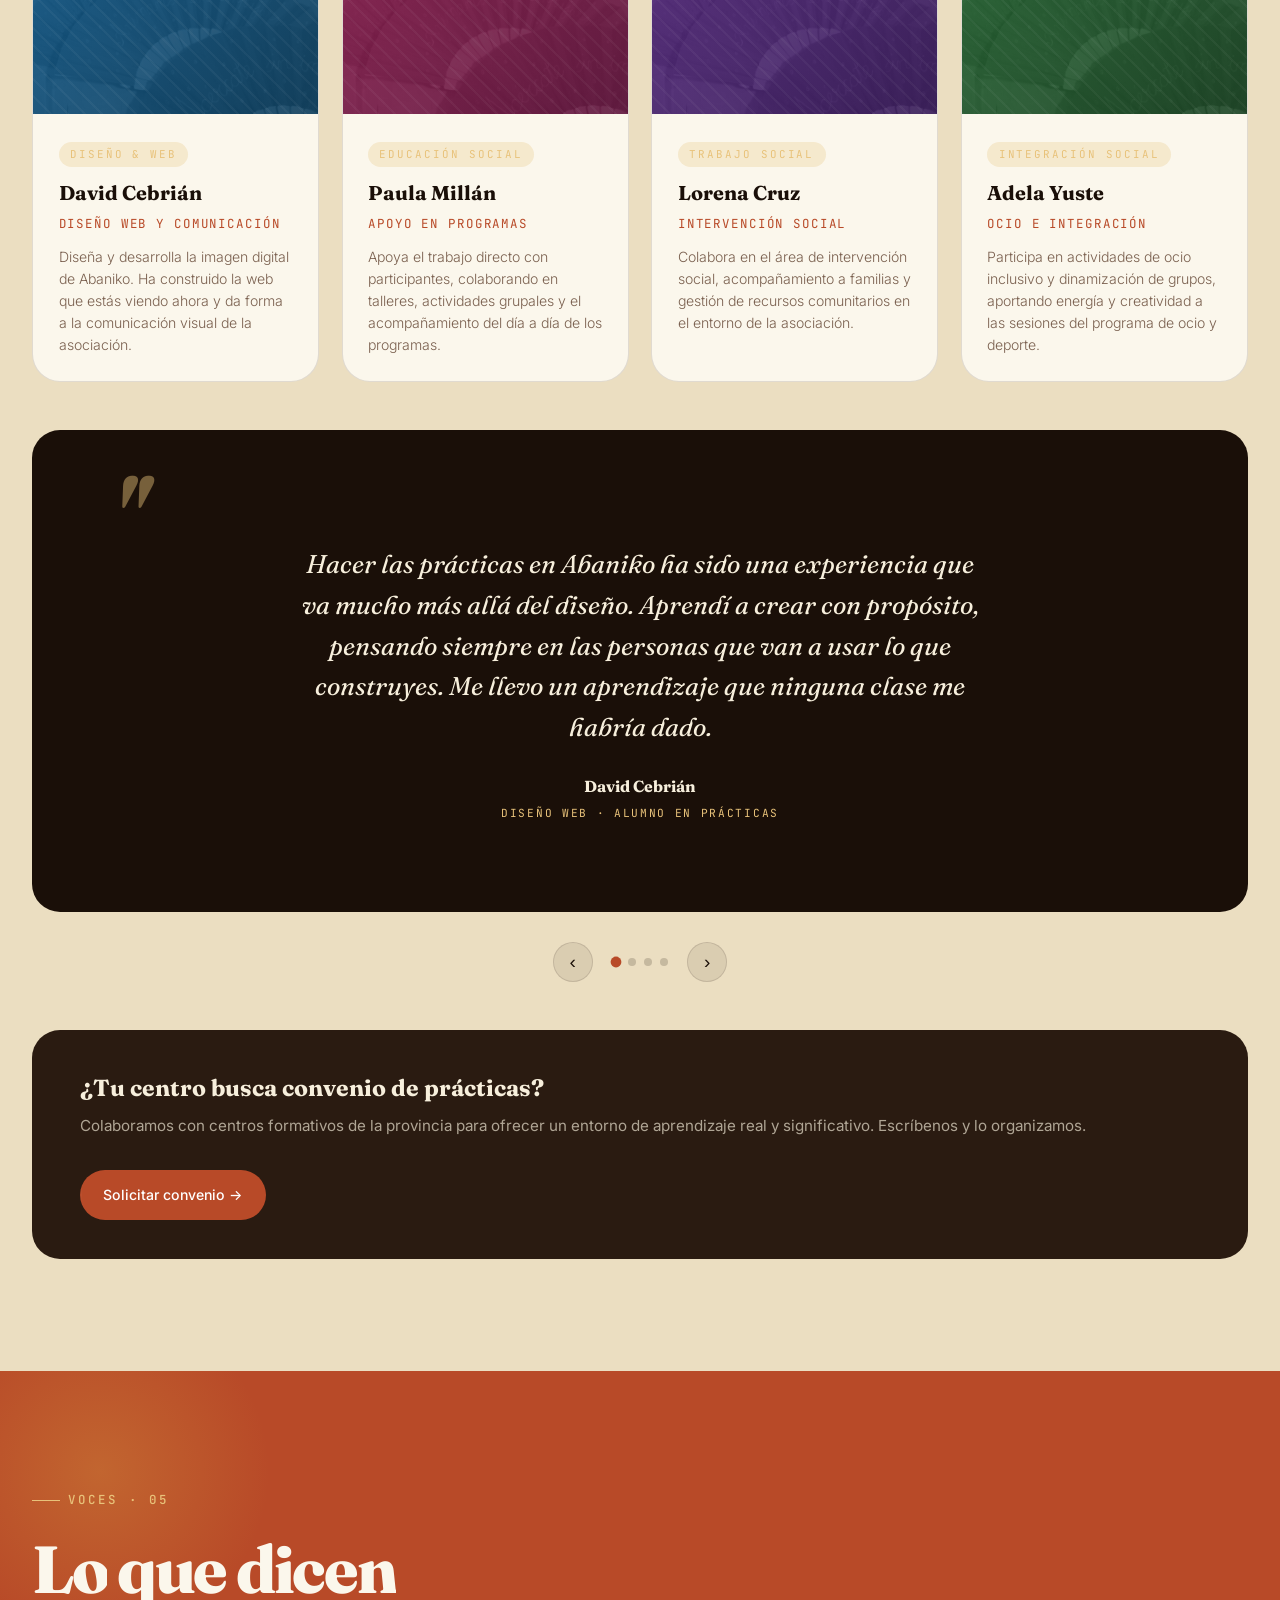
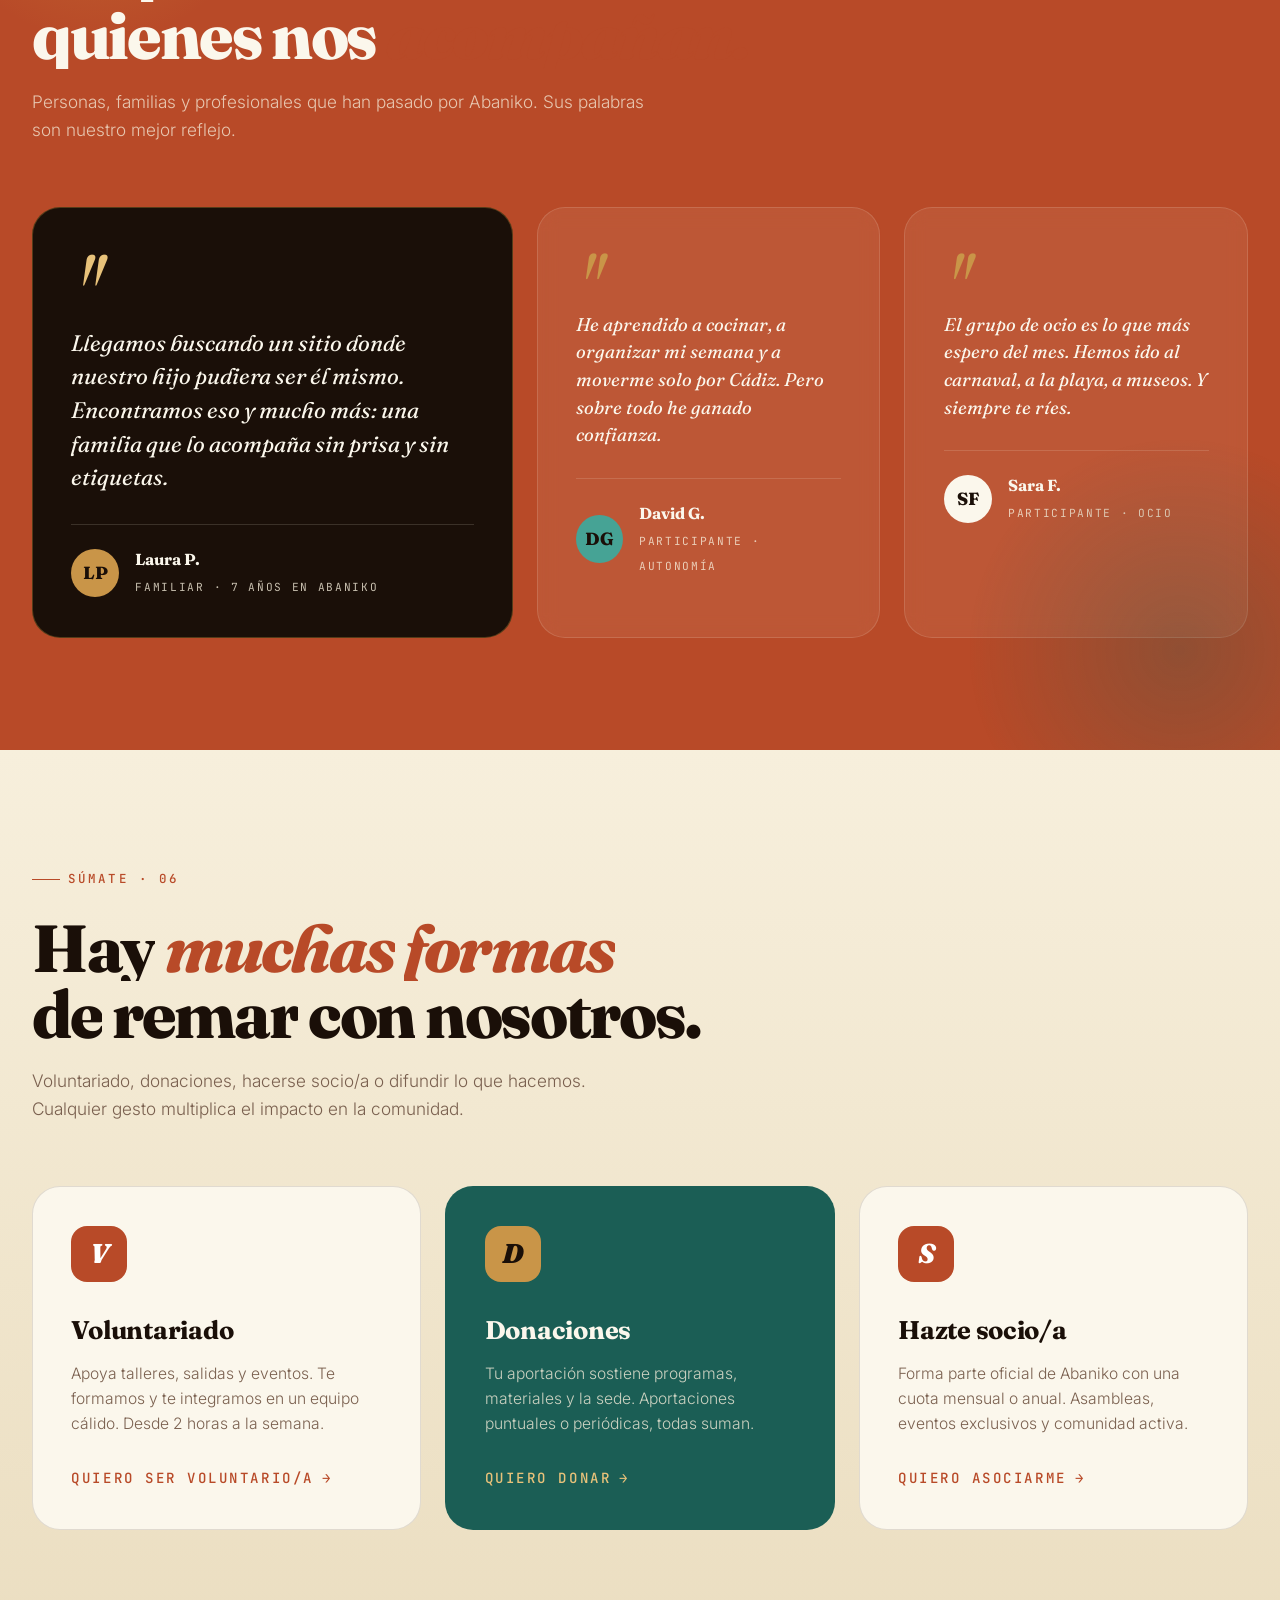
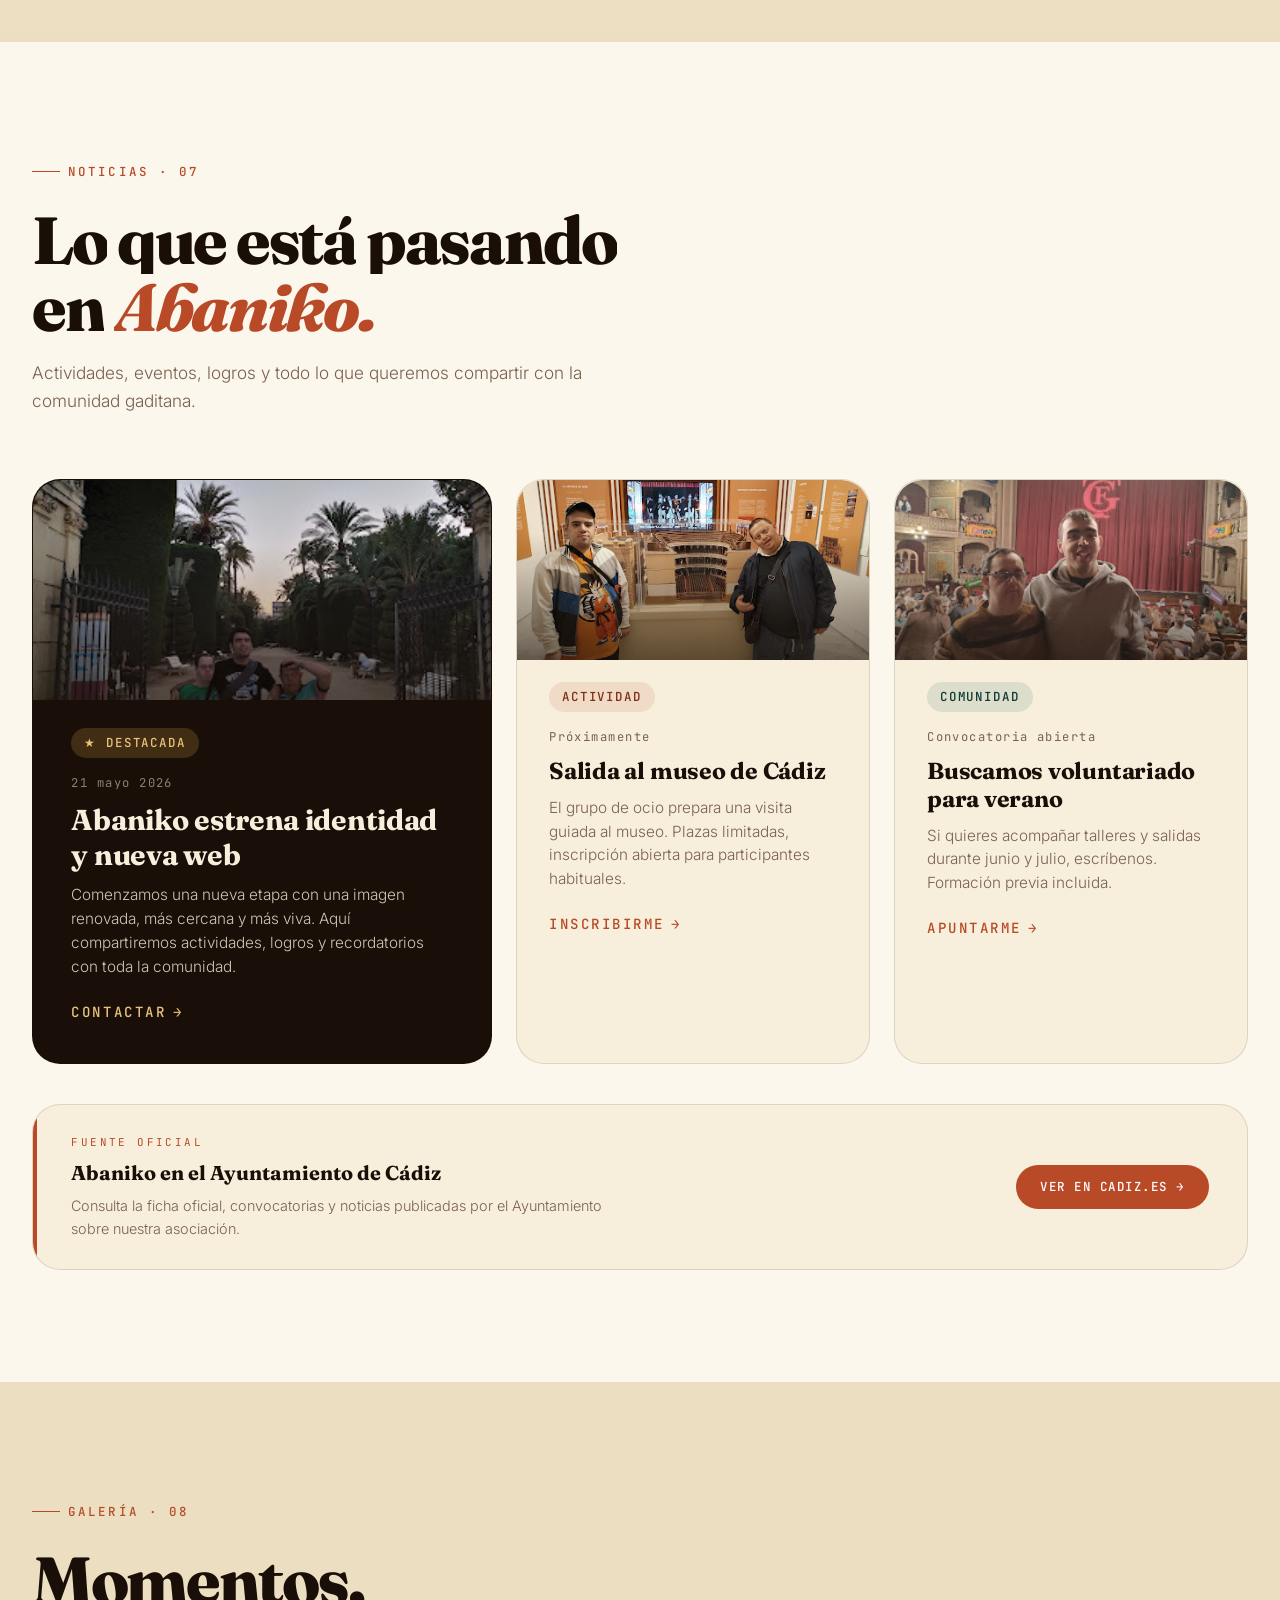
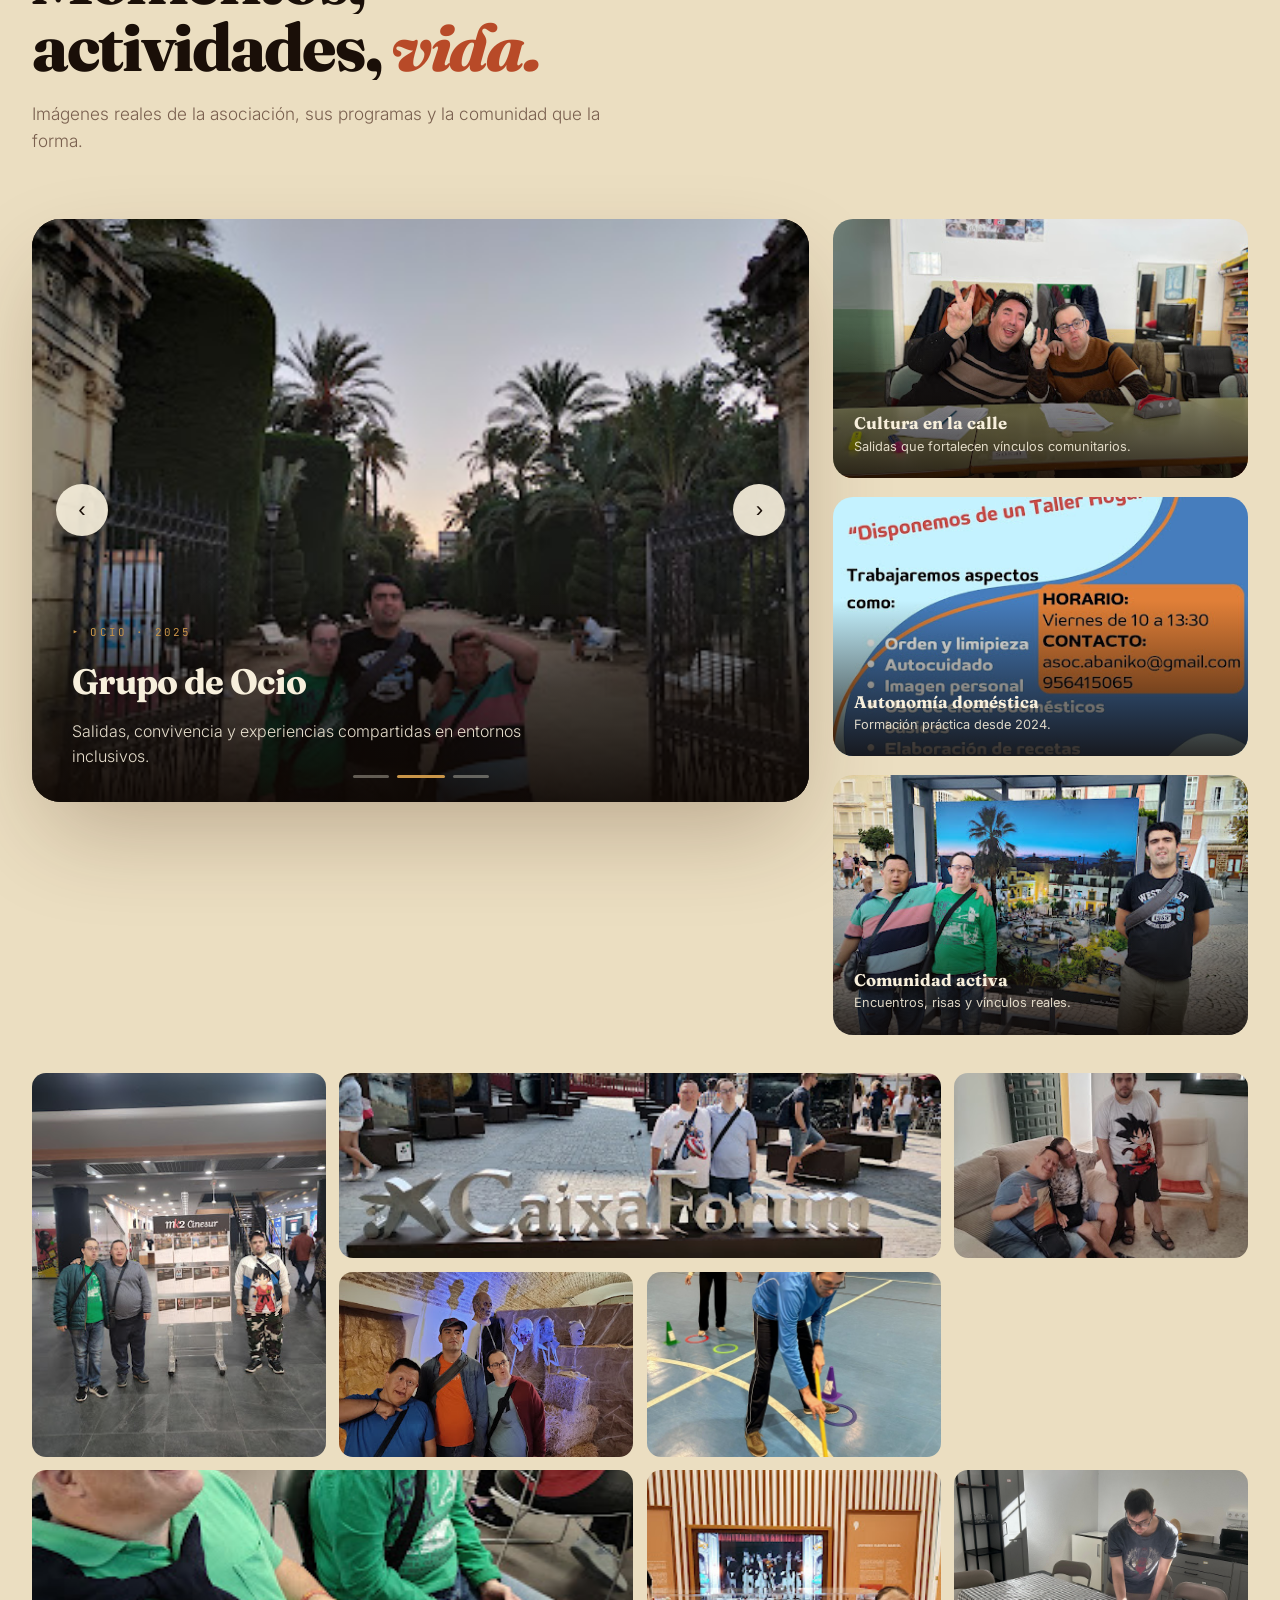
==== commit 23a9897c: "añade fotos reales a secciones: tendedero en Autonomía, balón en Deporte, palo y salidas en galería " ====
--- a/index.html
+++ b/index.html
@@ -2208,6 +2208,40 @@
     justify-content: center;
   }
   .nav-links a.btn::after { display: none; }
+  /* Open nav: brand mark + tagline (absolutely positioned so they don't disrupt flex) */
+  .nav-links::before {
+    content: 'A';
+    position: absolute; top: 2.2rem; left: 50%;
+    transform: translateX(-50%) scale(.82);
+    width: 50px; height: 50px;
+    background: var(--terracota);
+    border-radius: 13px;
+    font-family: 'Fraunces', serif; font-size: 1.55rem; font-weight: 900;
+    color: #fff; text-align: center; line-height: 50px;
+    opacity: 0;
+    transition: opacity .4s var(--ease), transform .45s var(--ease);
+  }
+  .nav-links.open::before { opacity: 1; transform: translateX(-50%) scale(1); }
+  .nav-links::after {
+    content: 'Asociación Abaniko · Cádiz';
+    position: absolute;
+    bottom: max(2rem, env(safe-area-inset-bottom, 0px));
+    left: 0; right: 0; text-align: center;
+    font-family: 'JetBrains Mono', monospace;
+    font-size: .58rem; letter-spacing: .22em; text-transform: uppercase;
+    color: rgba(247,239,220,.22);
+    opacity: 0;
+    transition: opacity .5s var(--ease);
+    transition-delay: .62s;
+  }
+  .nav-links.open::after { opacity: 1; }
+  /* Bigger, more dramatic link text */
+  .nav-links a { font-size: 1.38rem; }
+  /* Vibrant Contacto button with glow */
+  .nav-links a.btn {
+    box-shadow: 0 8px 28px rgba(184,74,40,.45);
+    color: #fff !important;
+  }
   .program-grid, .collab-grid, .testimonials-grid, .news-grid,
   .team-grid, .footer-top { grid-template-columns: 1fr; }
   .stats-grid { grid-template-columns: 1fr 1fr; }
@@ -4214,7 +4248,7 @@
     <div class="program-grid">
       <article class="program-card reveal d1">
         <div class="prog-header">
-          <img src="assets/images/autonomia-domestica.jpg" alt="Taller de autonomía personal" loading="lazy">
+          <img src="assets/images/autonomia-tendedero.jpg" alt="Taller de autonomía personal — habilidades domésticas" loading="lazy">
           <span class="ph-badge">▸ Programa 01</span>
         </div>
         <div class="prog-icon c1">A</div>
@@ -4256,7 +4290,7 @@
       </article>
       <article class="program-card reveal d4">
         <div class="prog-header">
-          <img src="assets/images/actividad-09.jpg" alt="Jardinería terapéutica y deporte adaptado" loading="lazy">
+          <img src="assets/images/deporte-balon.jpg" alt="Deporte adaptado — actividad con balón" loading="lazy">
           <span class="ph-badge">▸ Programa 04</span>
         </div>
         <div class="prog-icon c4">D</div>
@@ -4796,8 +4830,8 @@
         <div class="gm-overlay"><span>Talleres</span></div>
       </div>
       <div class="gm-item reveal d2">
-        <img src="assets/images/actividad-09.jpg" alt="Actividad 9" loading="lazy">
-        <div class="gm-overlay"><span>Autonomía</span></div>
+        <img src="assets/images/deporte-palo.jpg" alt="Sesión de deporte adaptado con palo" loading="lazy">
+        <div class="gm-overlay"><span>Deporte · 2025</span></div>
       </div>
       <div class="gm-item wide reveal d3">
         <img src="assets/images/actividad-10.jpg" alt="Actividad 10" loading="lazy">
@@ -4808,12 +4842,12 @@
         <div class="gm-overlay"><span>Salidas · Cádiz</span></div>
       </div>
       <div class="gm-item reveal d1">
-        <img src="assets/images/actividad-museo.jpg" alt="Museo" loading="lazy">
-        <div class="gm-overlay"><span>Cultura · 2024</span></div>
+        <img src="assets/images/autonomia-limpieza.jpg" alt="Taller de autonomía — habilidades domésticas" loading="lazy">
+        <div class="gm-overlay"><span>Autonomía · hogar</span></div>
       </div>
-      <div class="gm-item reveal d2">
-        <img src="assets/images/abanicos.jpg" alt="Abanicos" loading="lazy">
-        <div class="gm-overlay"><span>Identidad Abaniko</span></div>
+      <div class="gm-item wide reveal d2">
+        <img src="assets/images/ocio-salida-playa.jpg" alt="Salida grupal al paseo marítimo" loading="lazy">
+        <div class="gm-overlay"><span>Ocio · salida 2024</span></div>
       </div>
     </div>
 
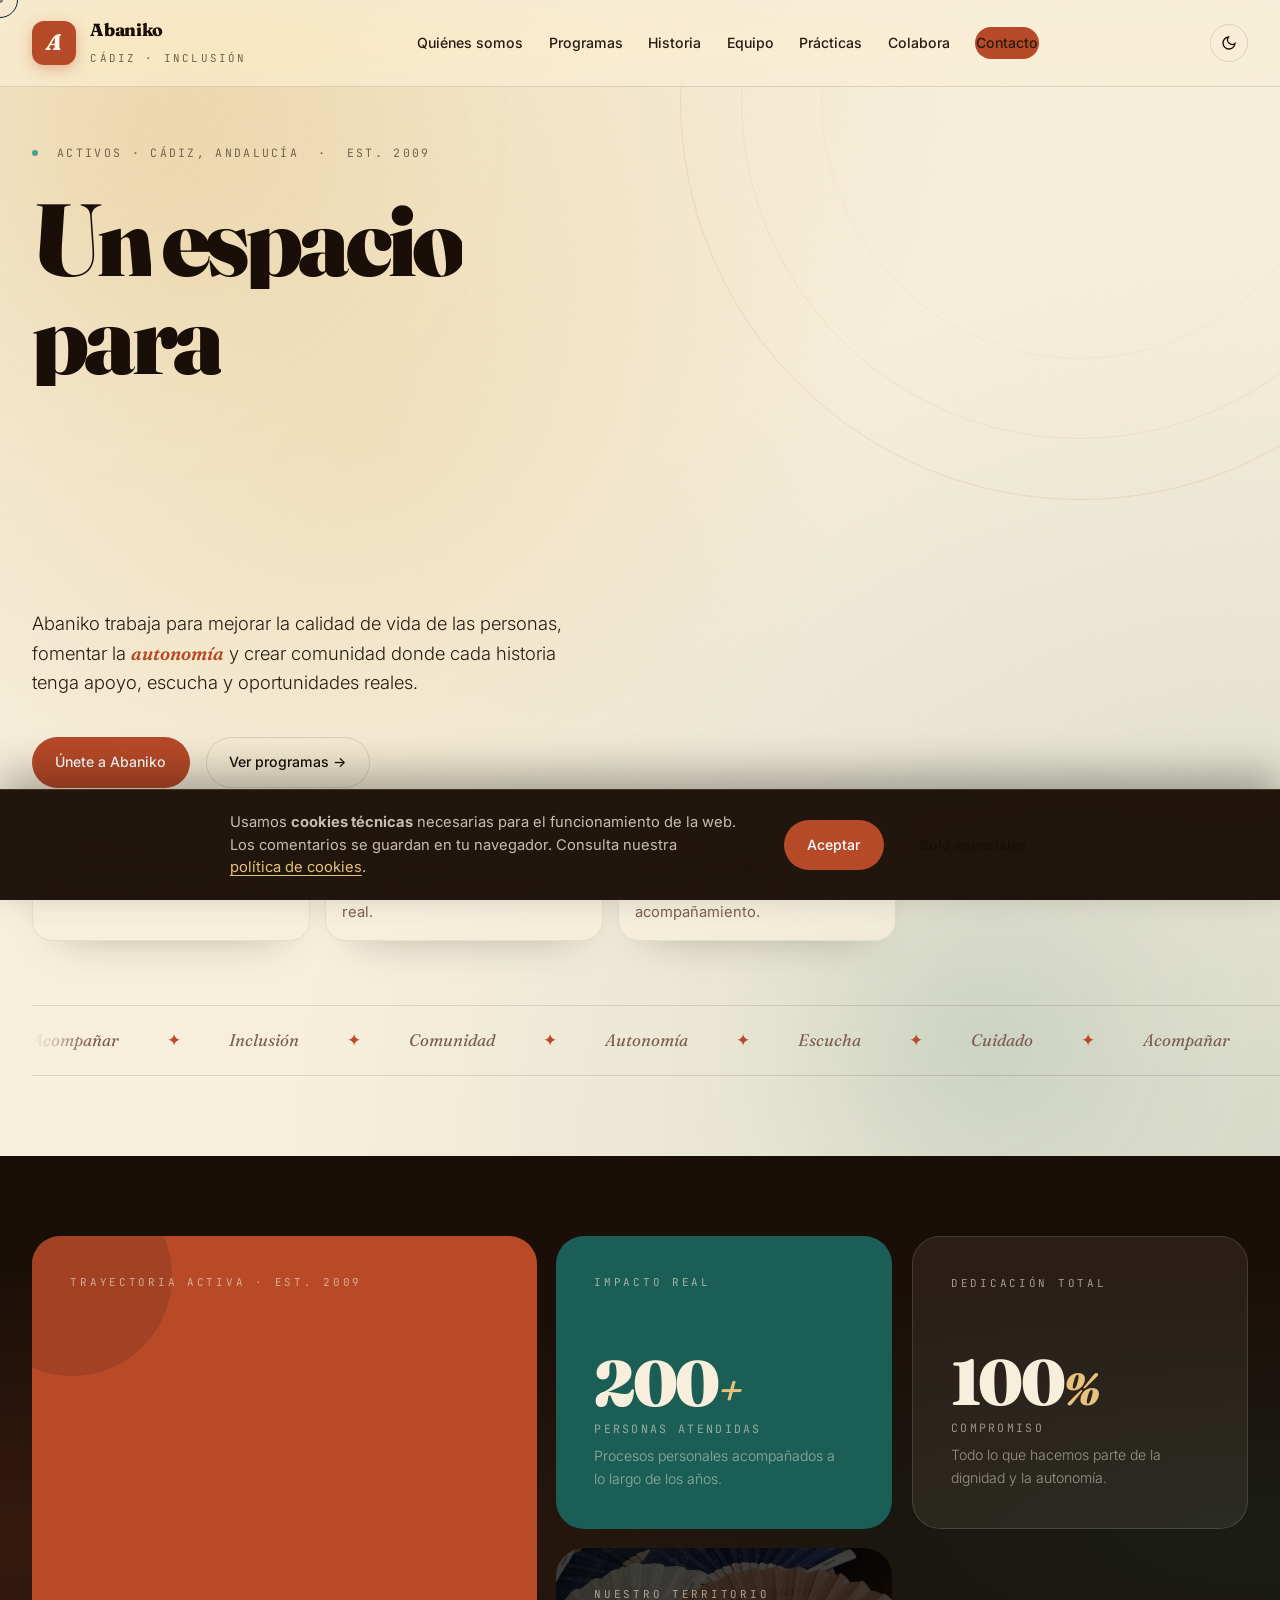
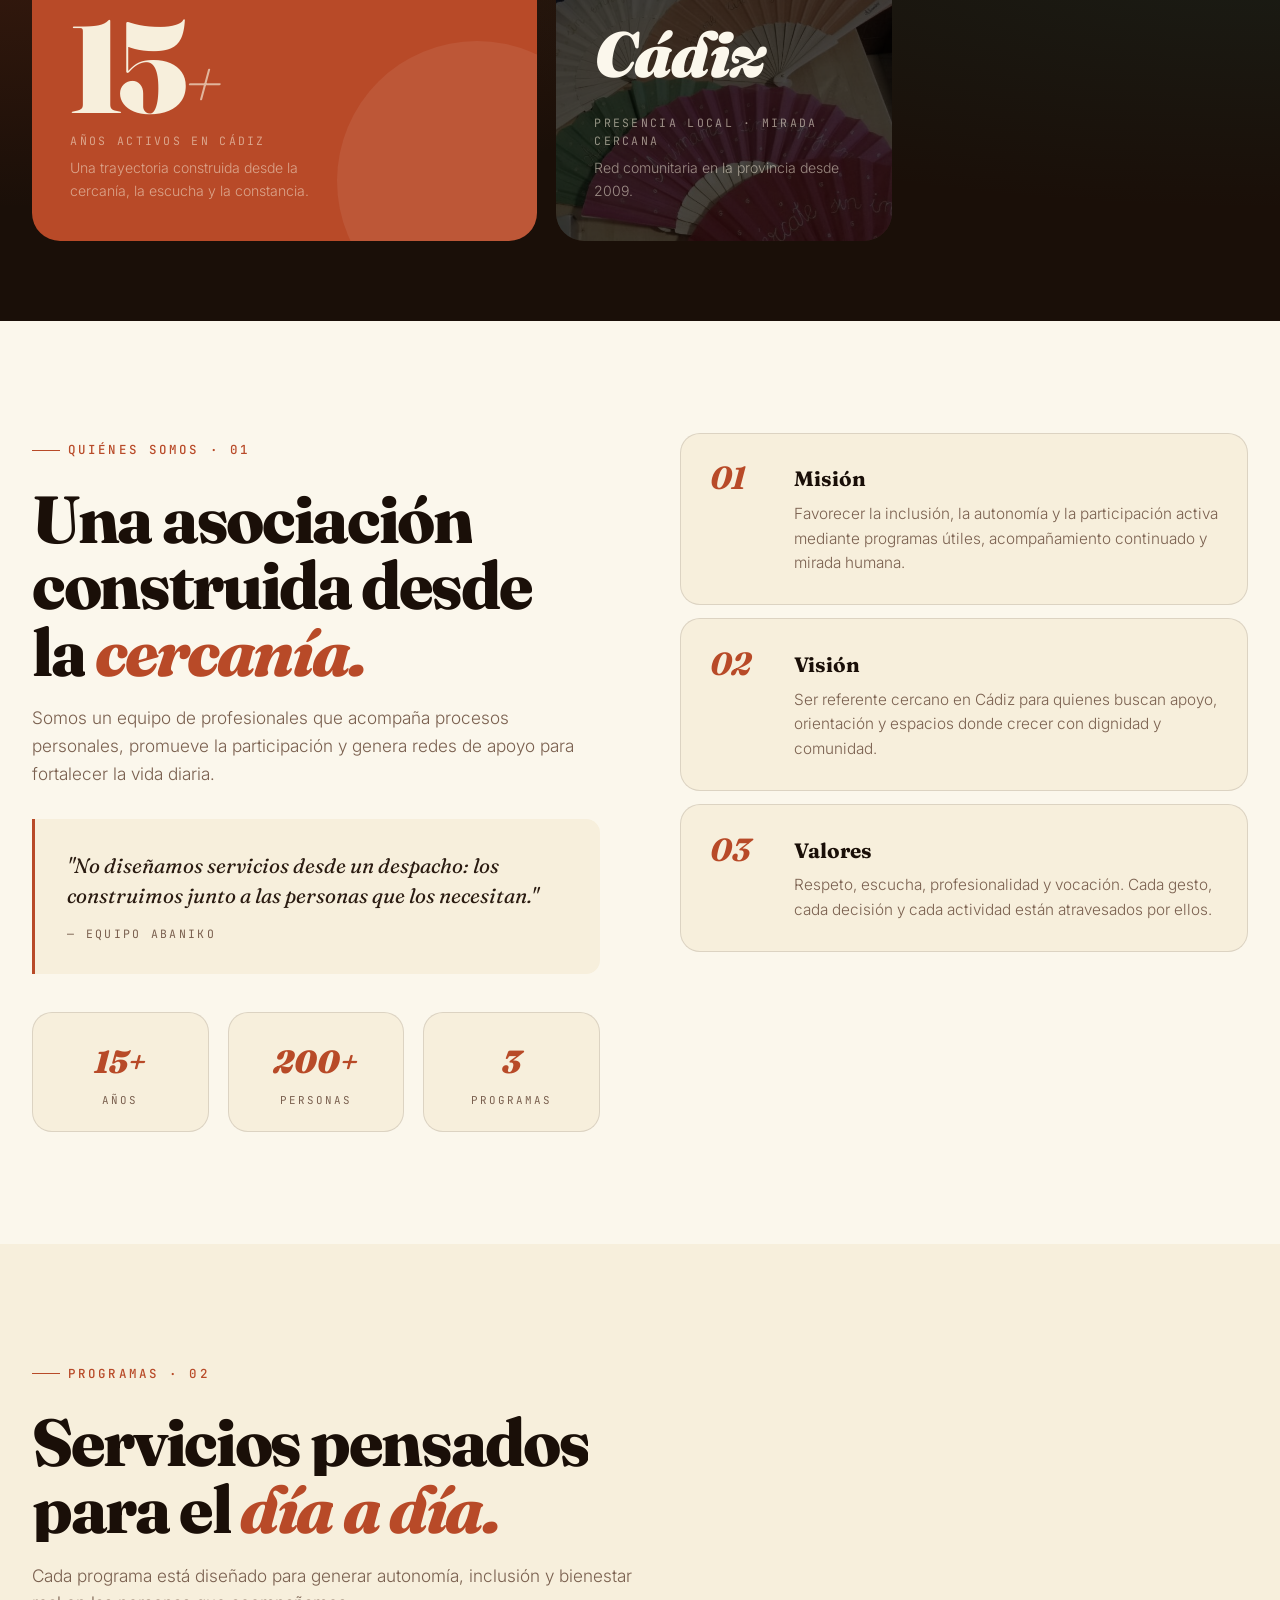
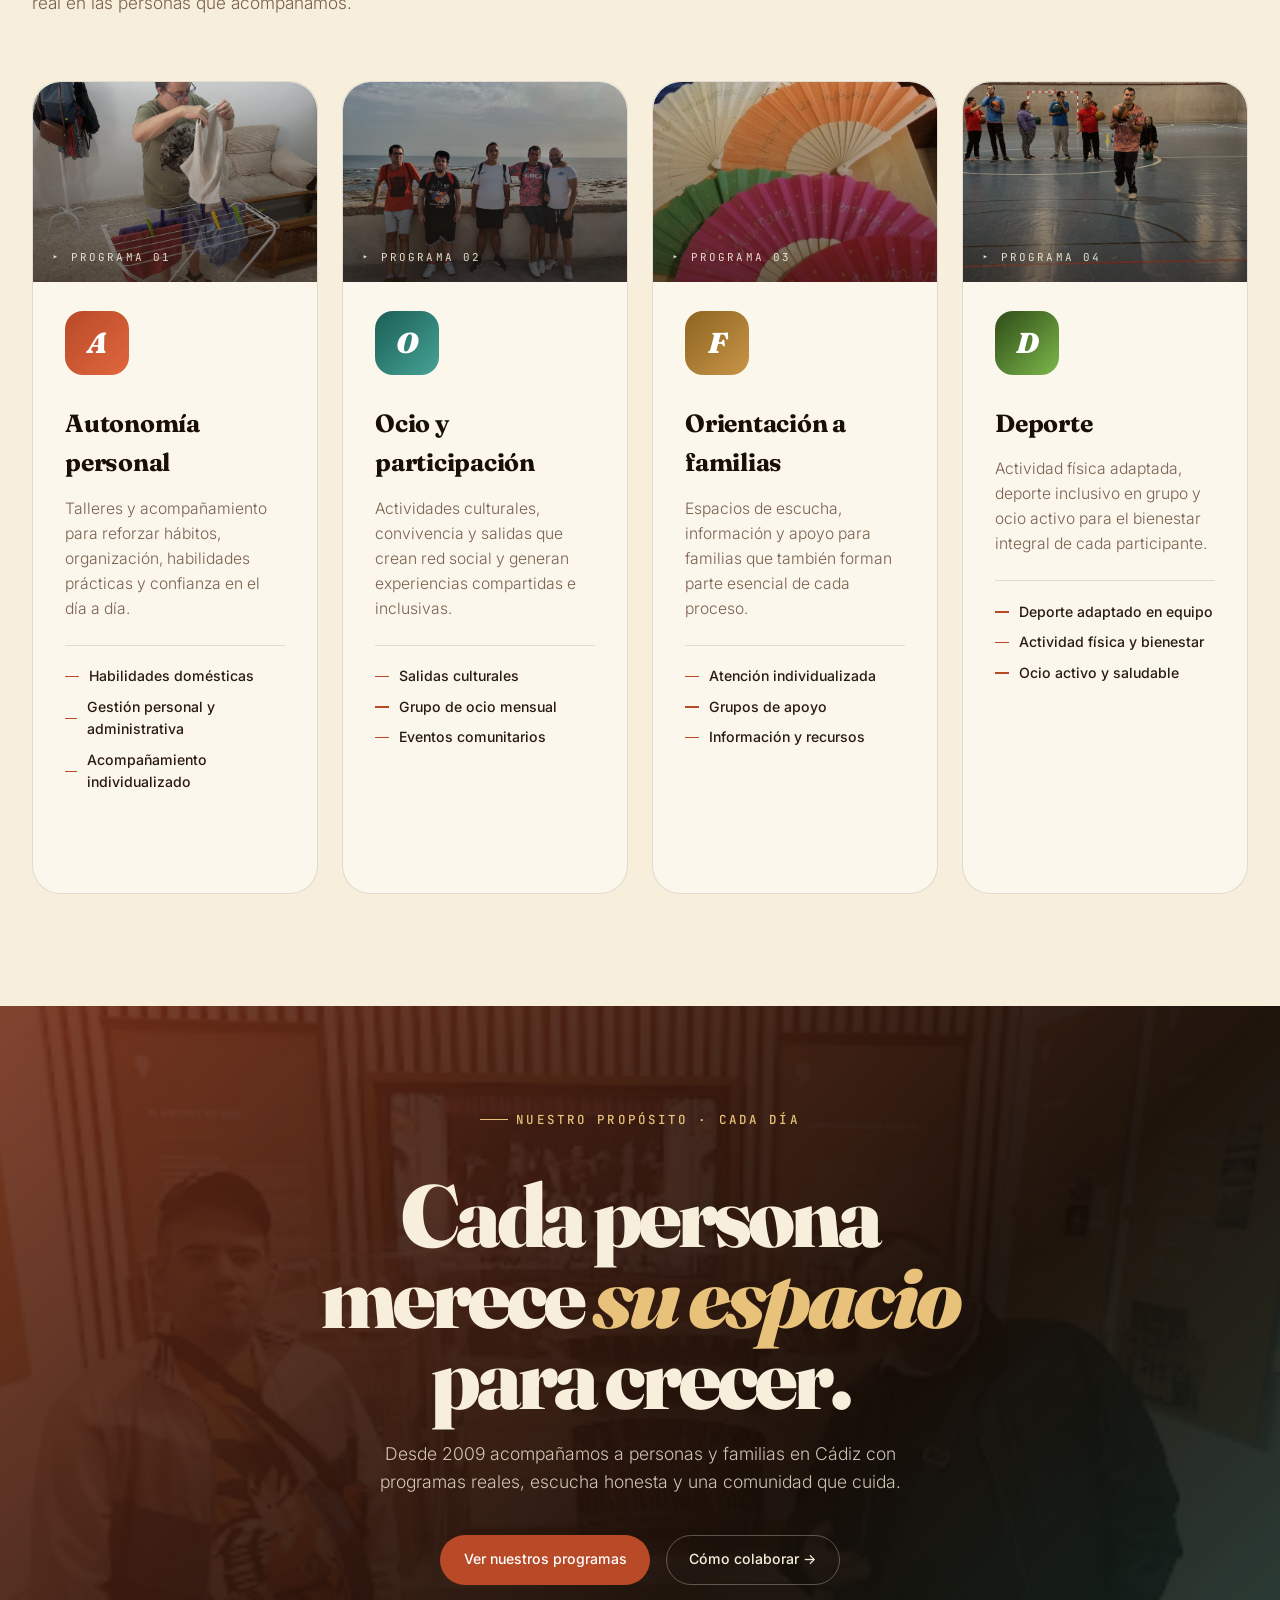
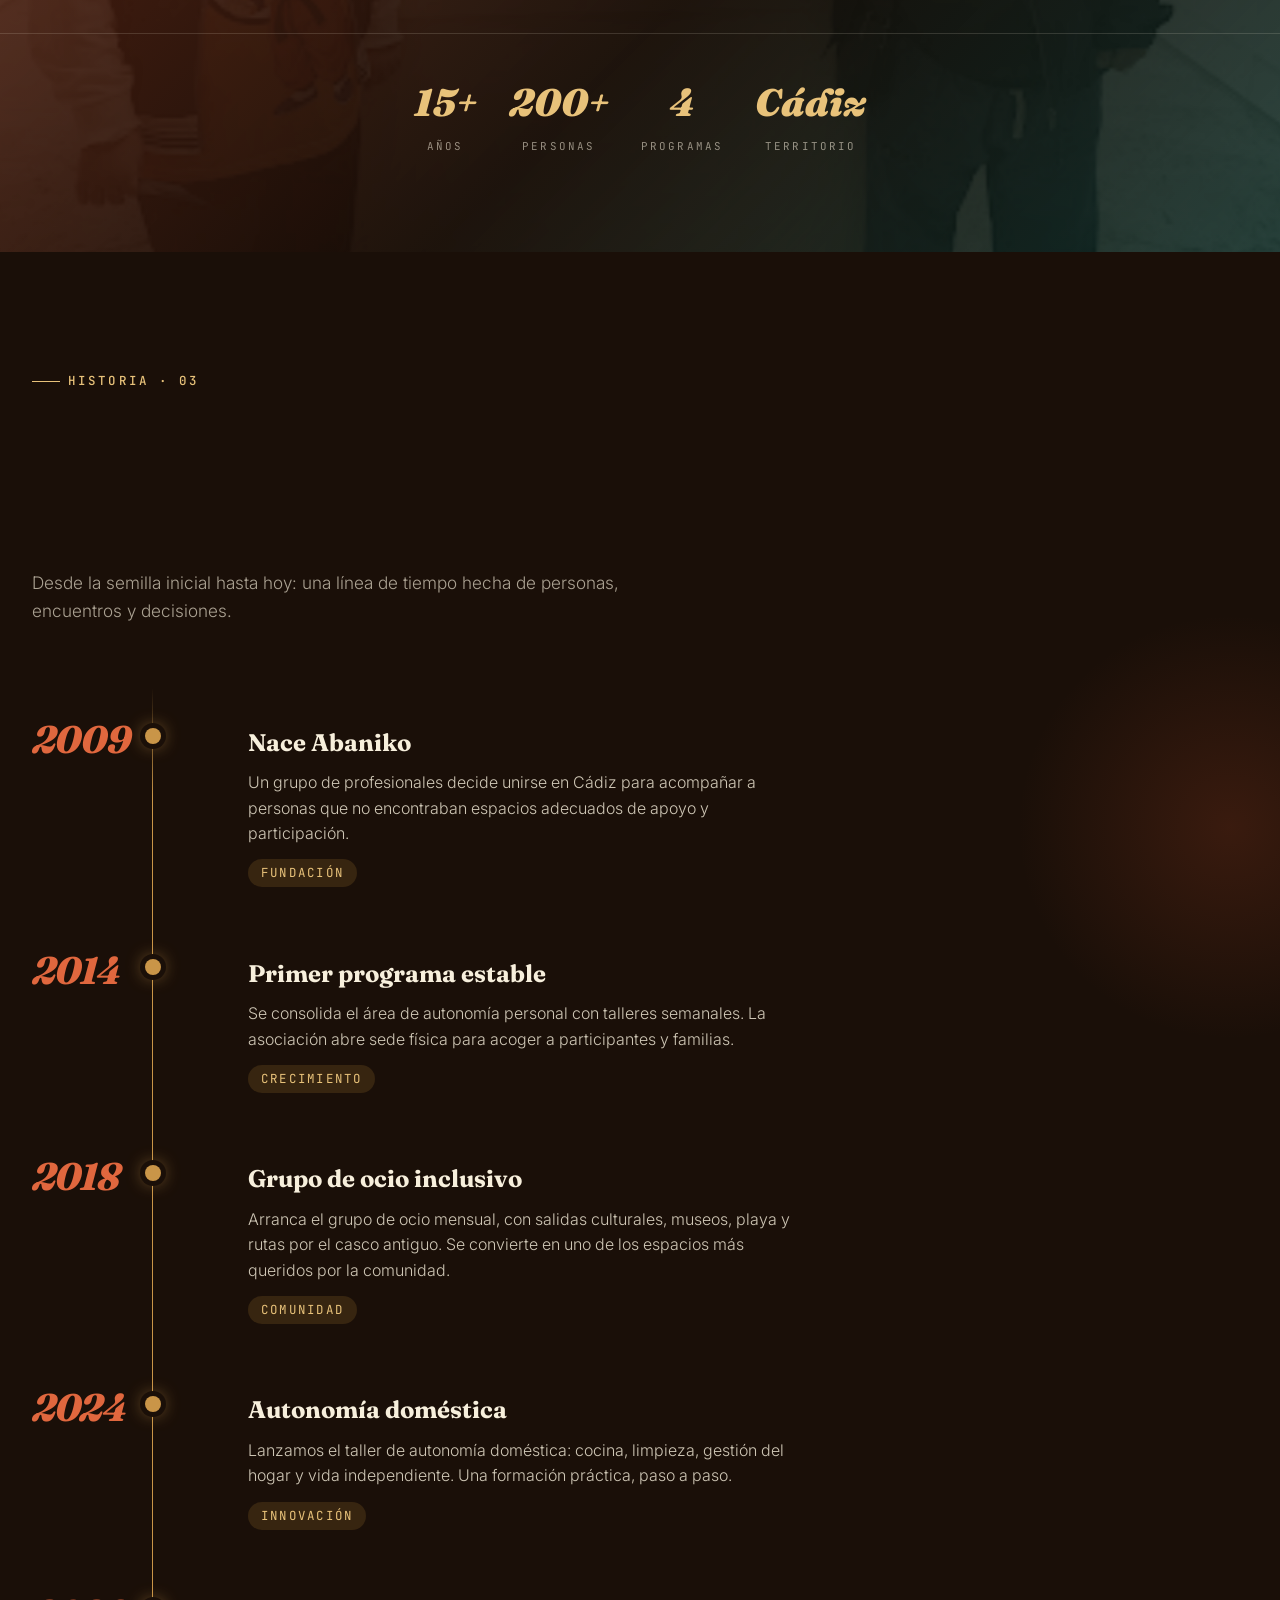
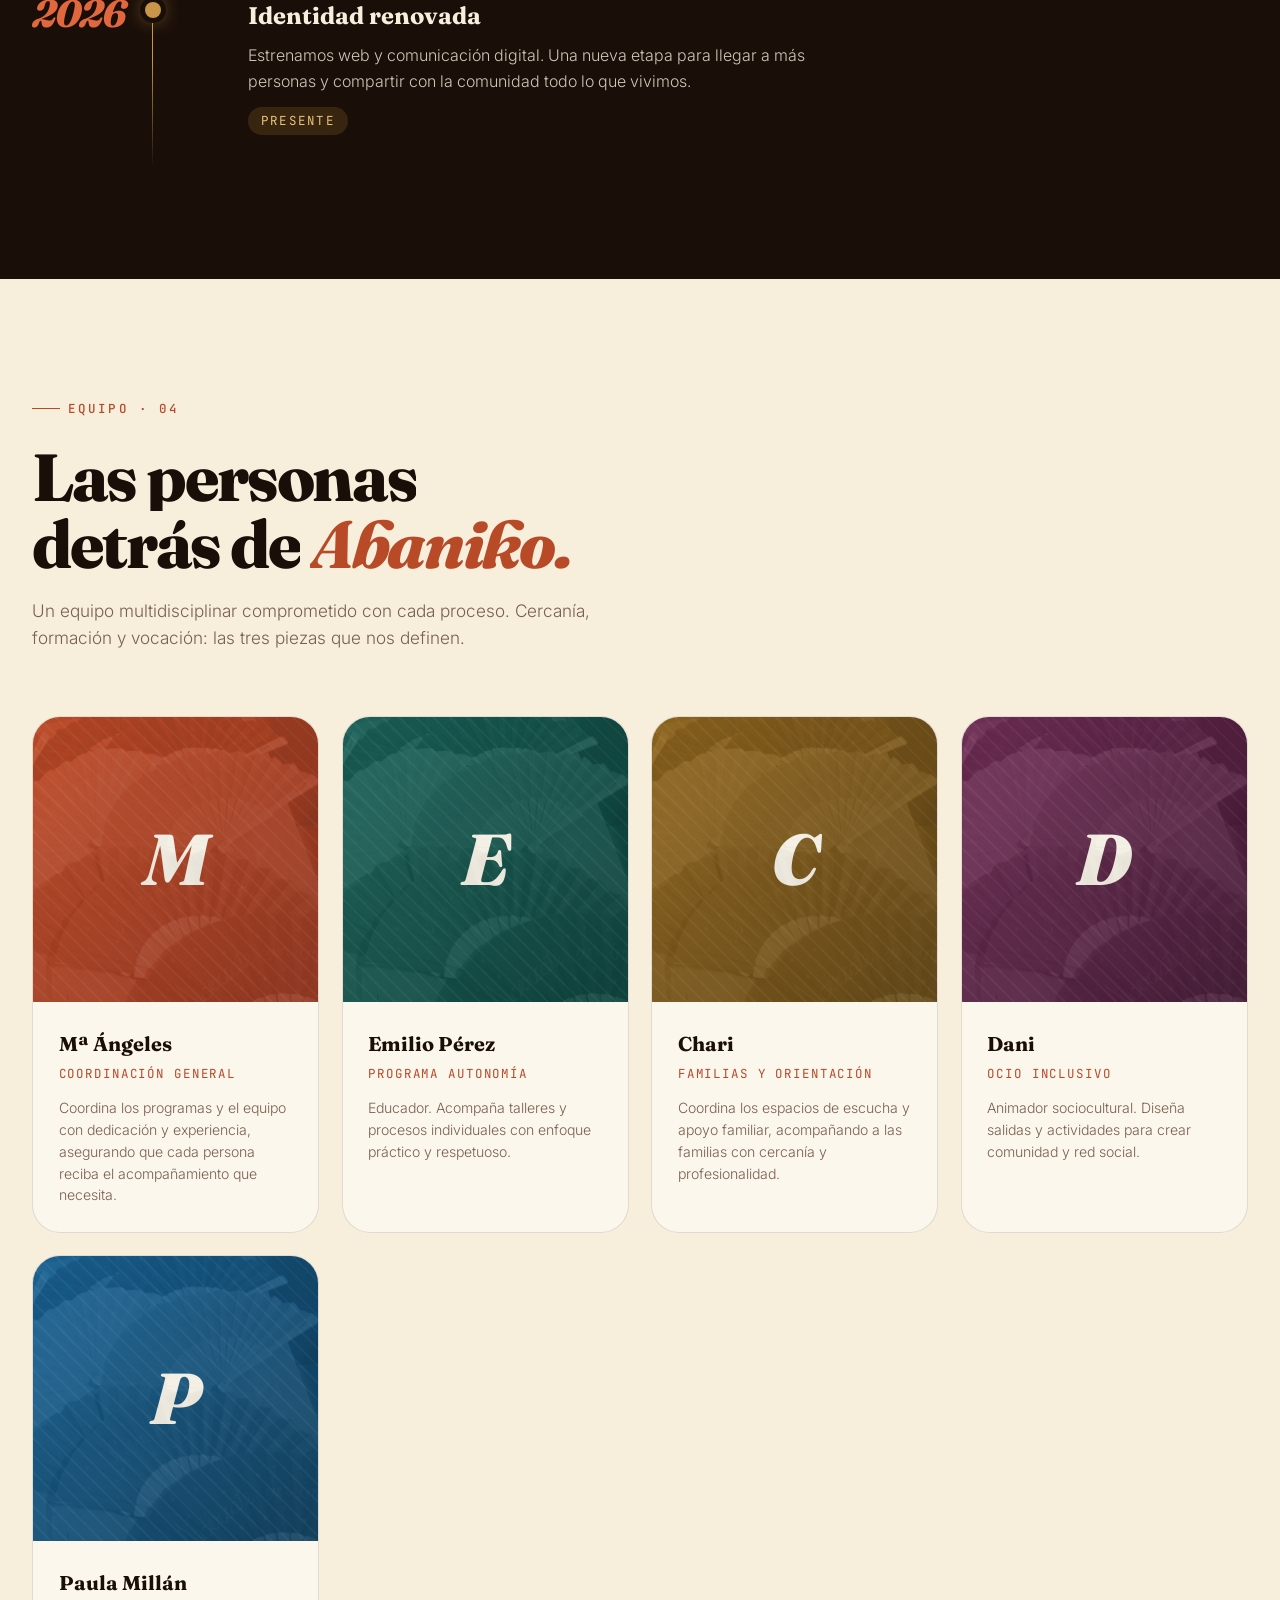
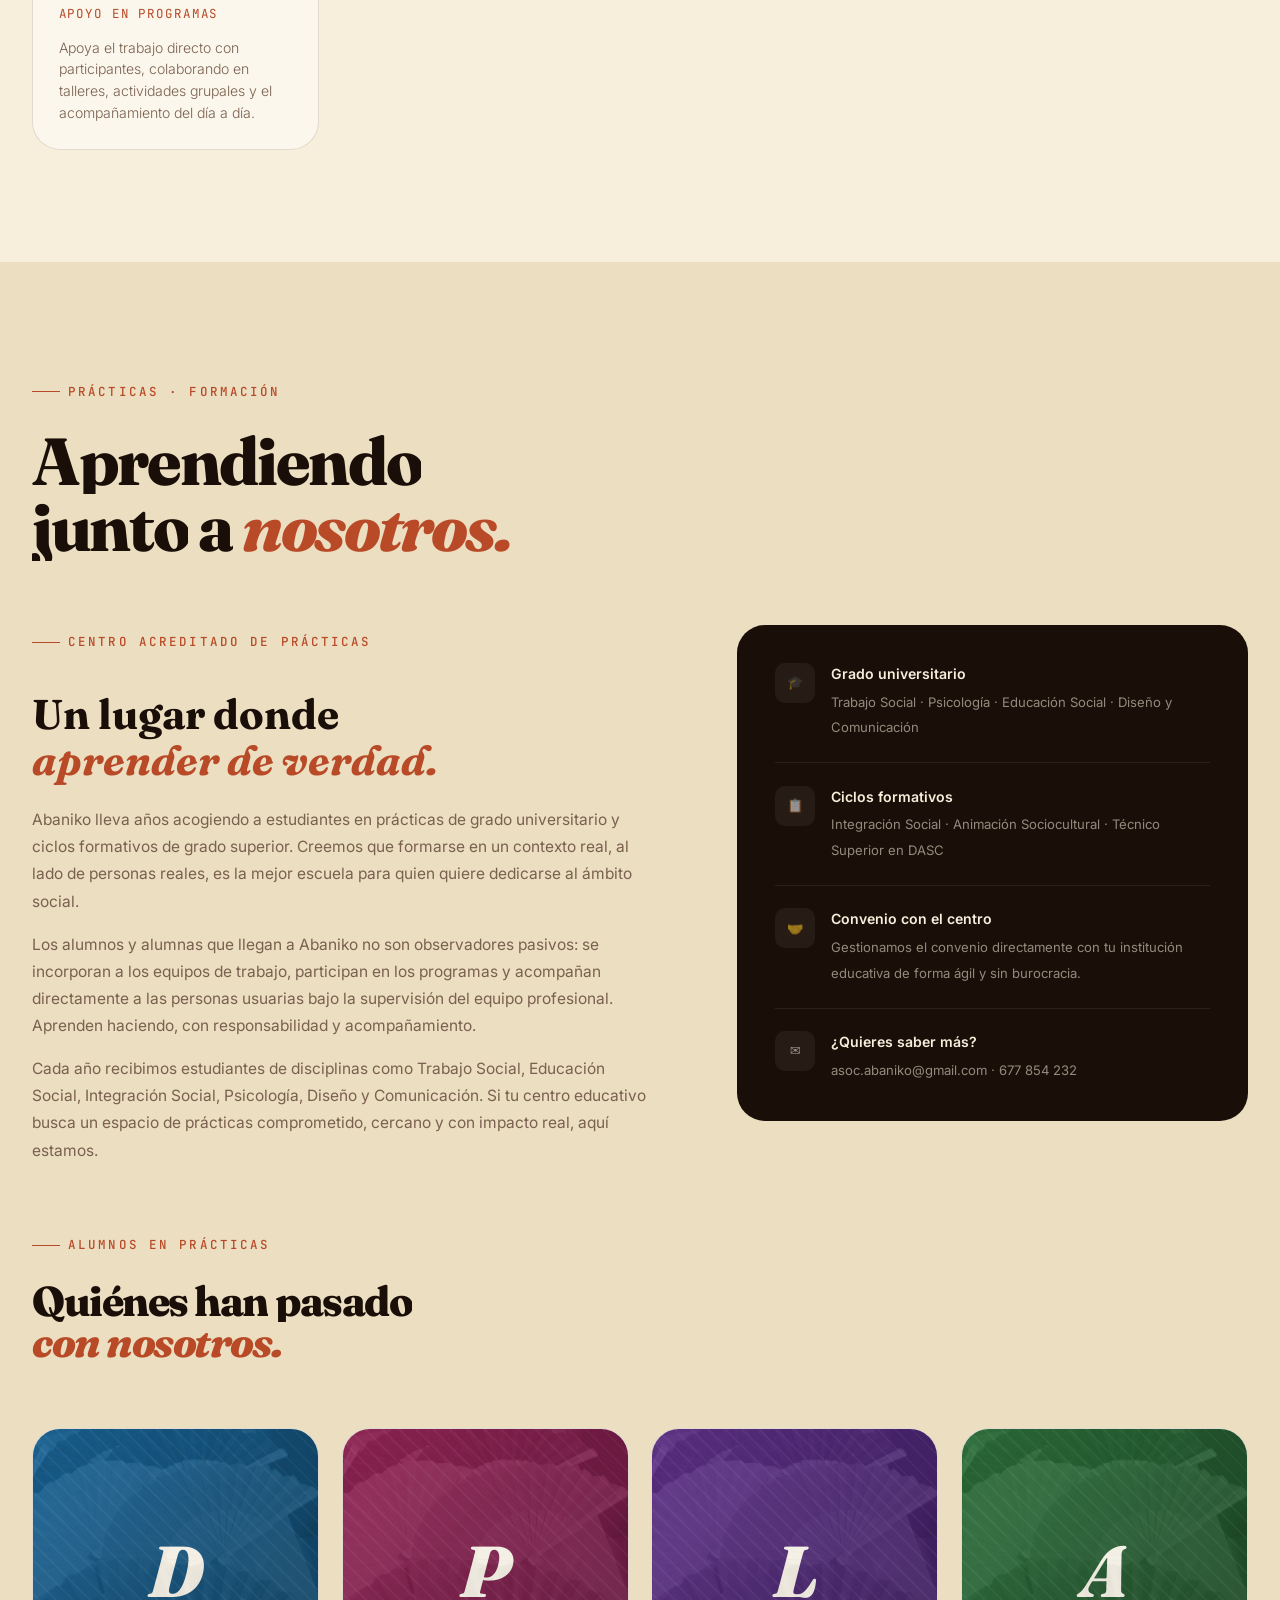
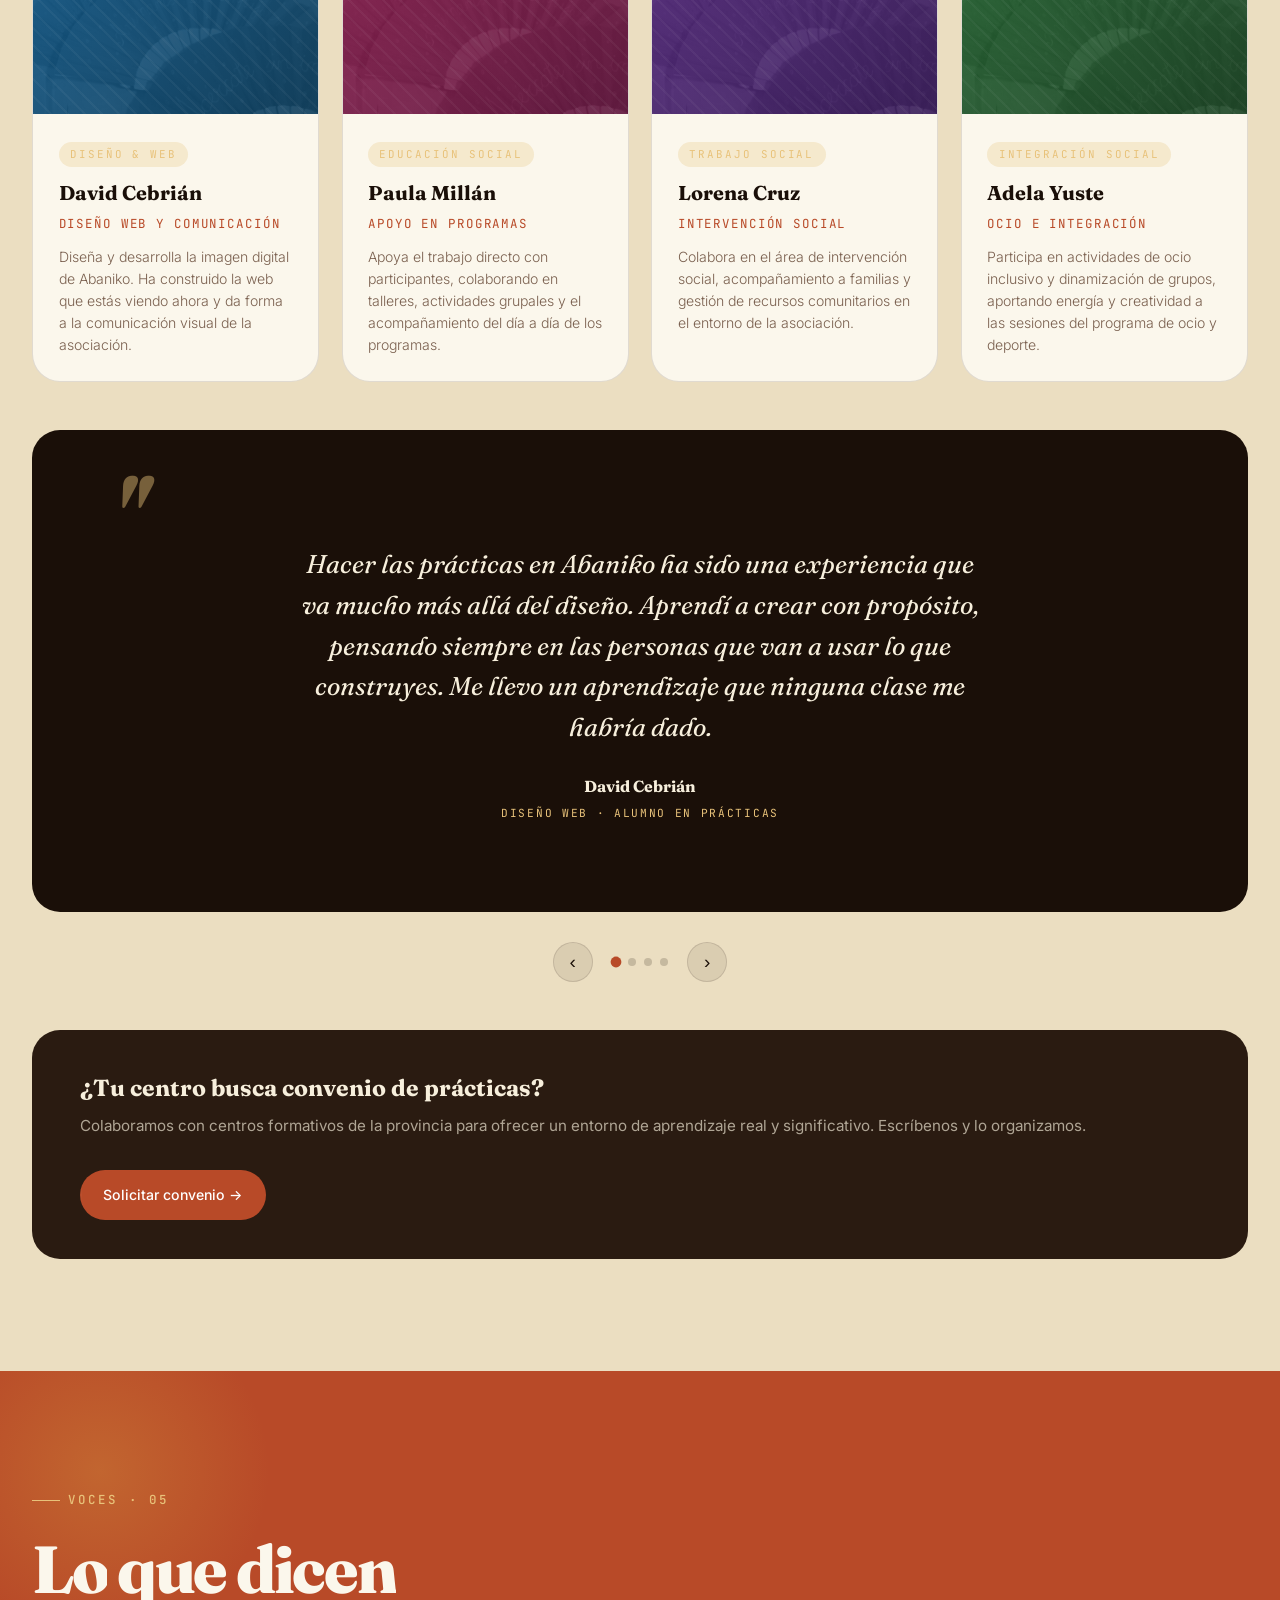
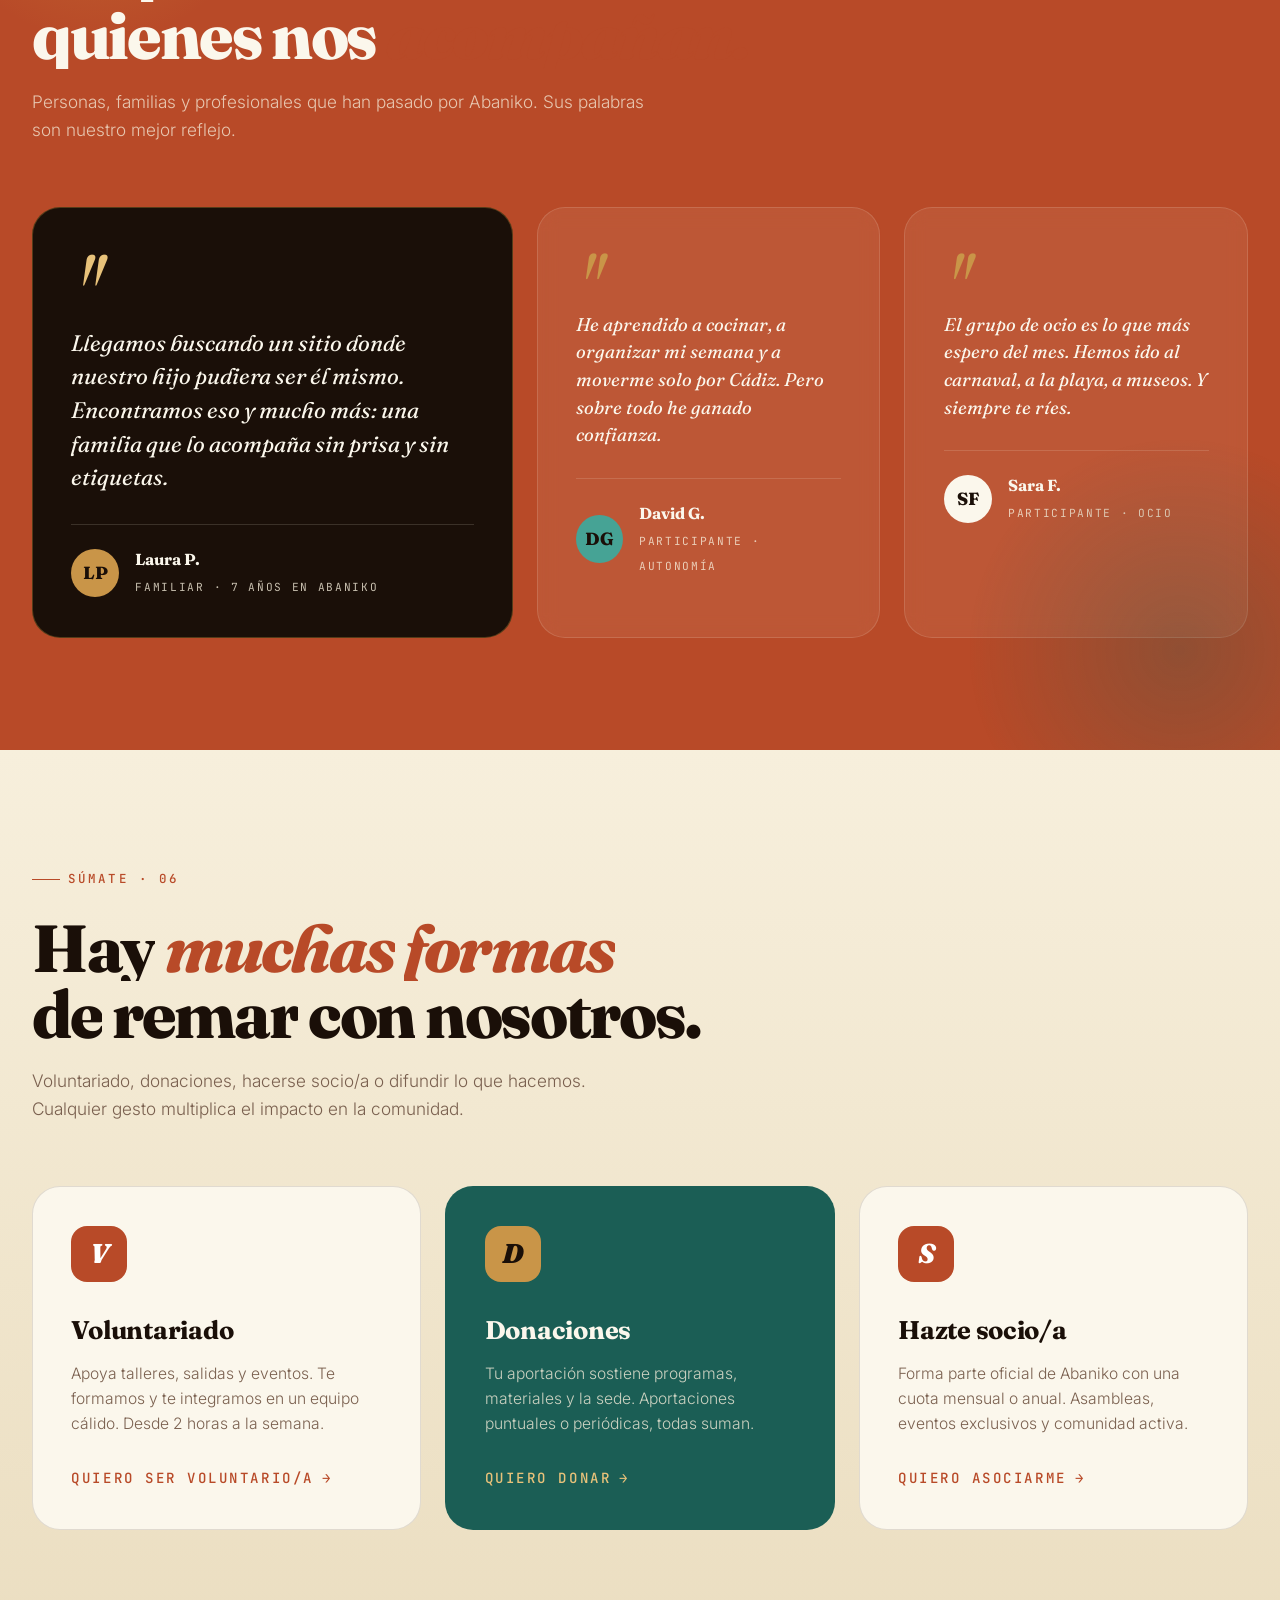
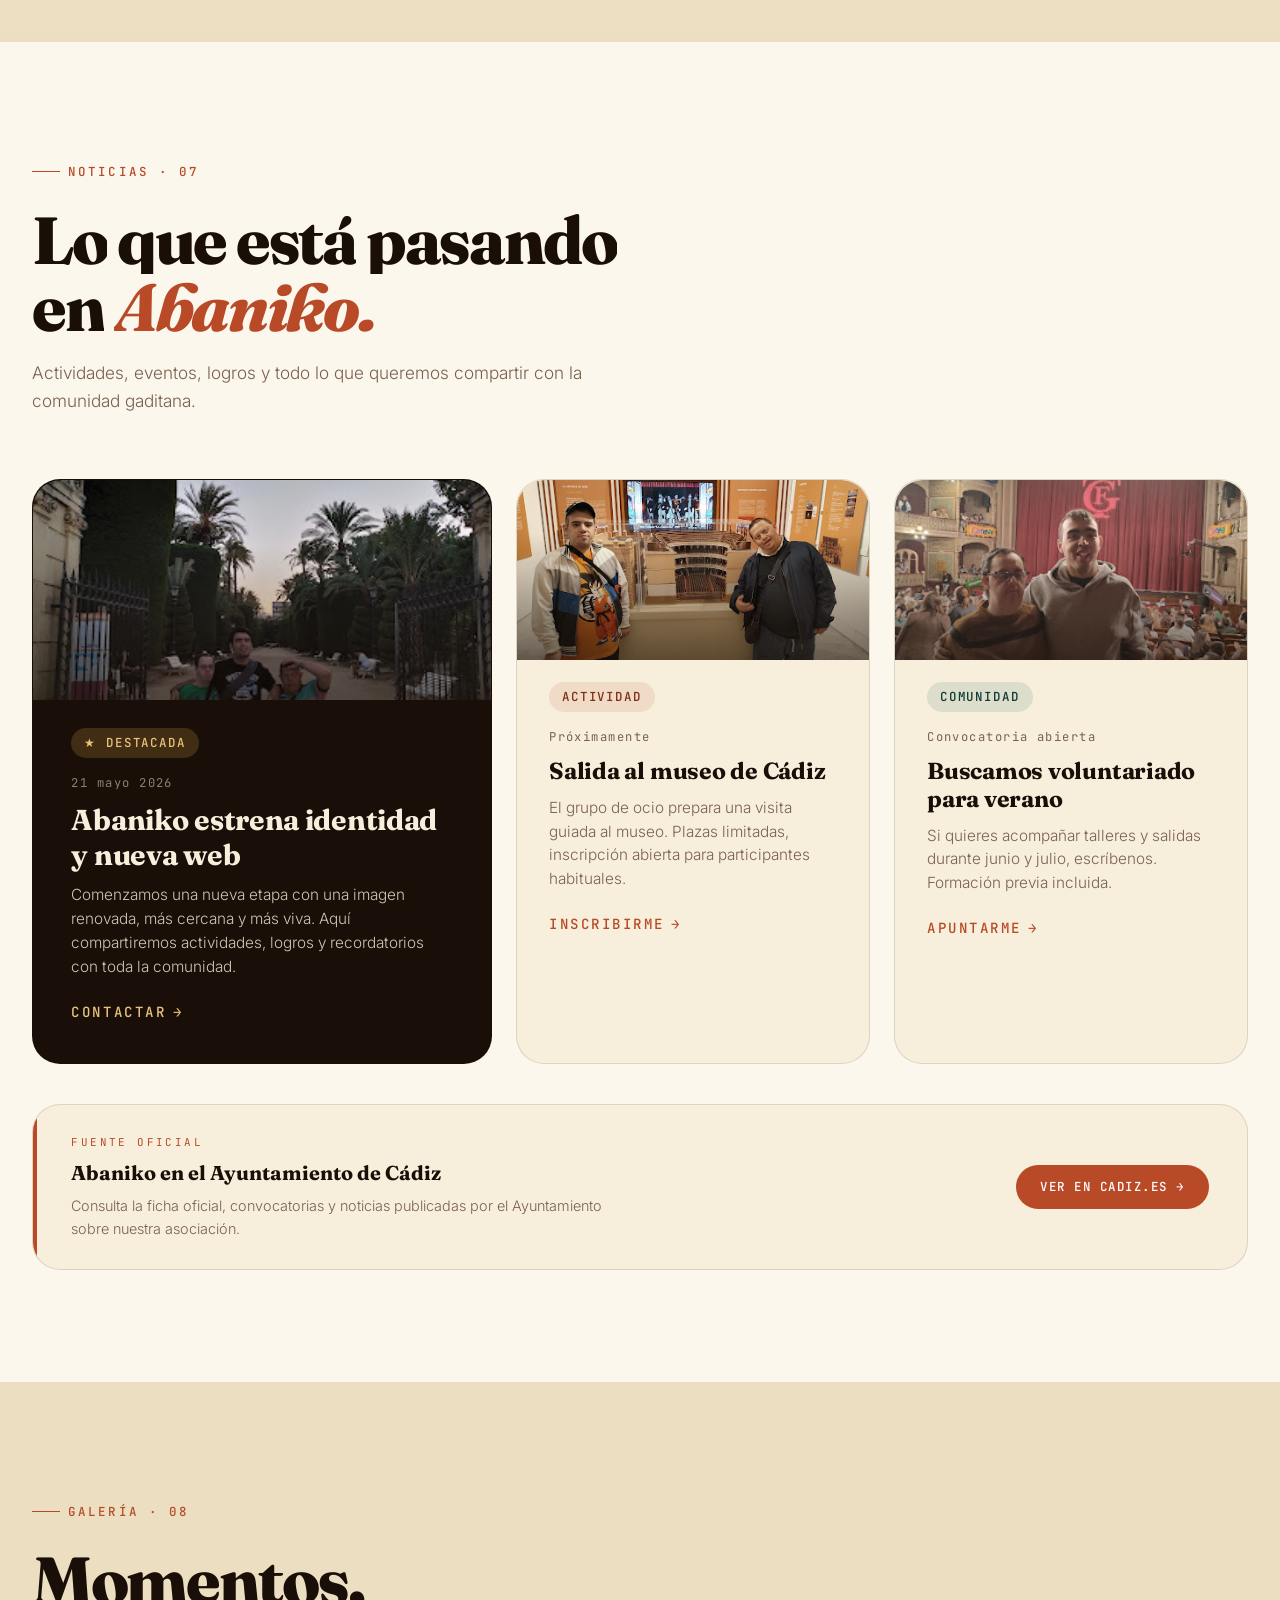
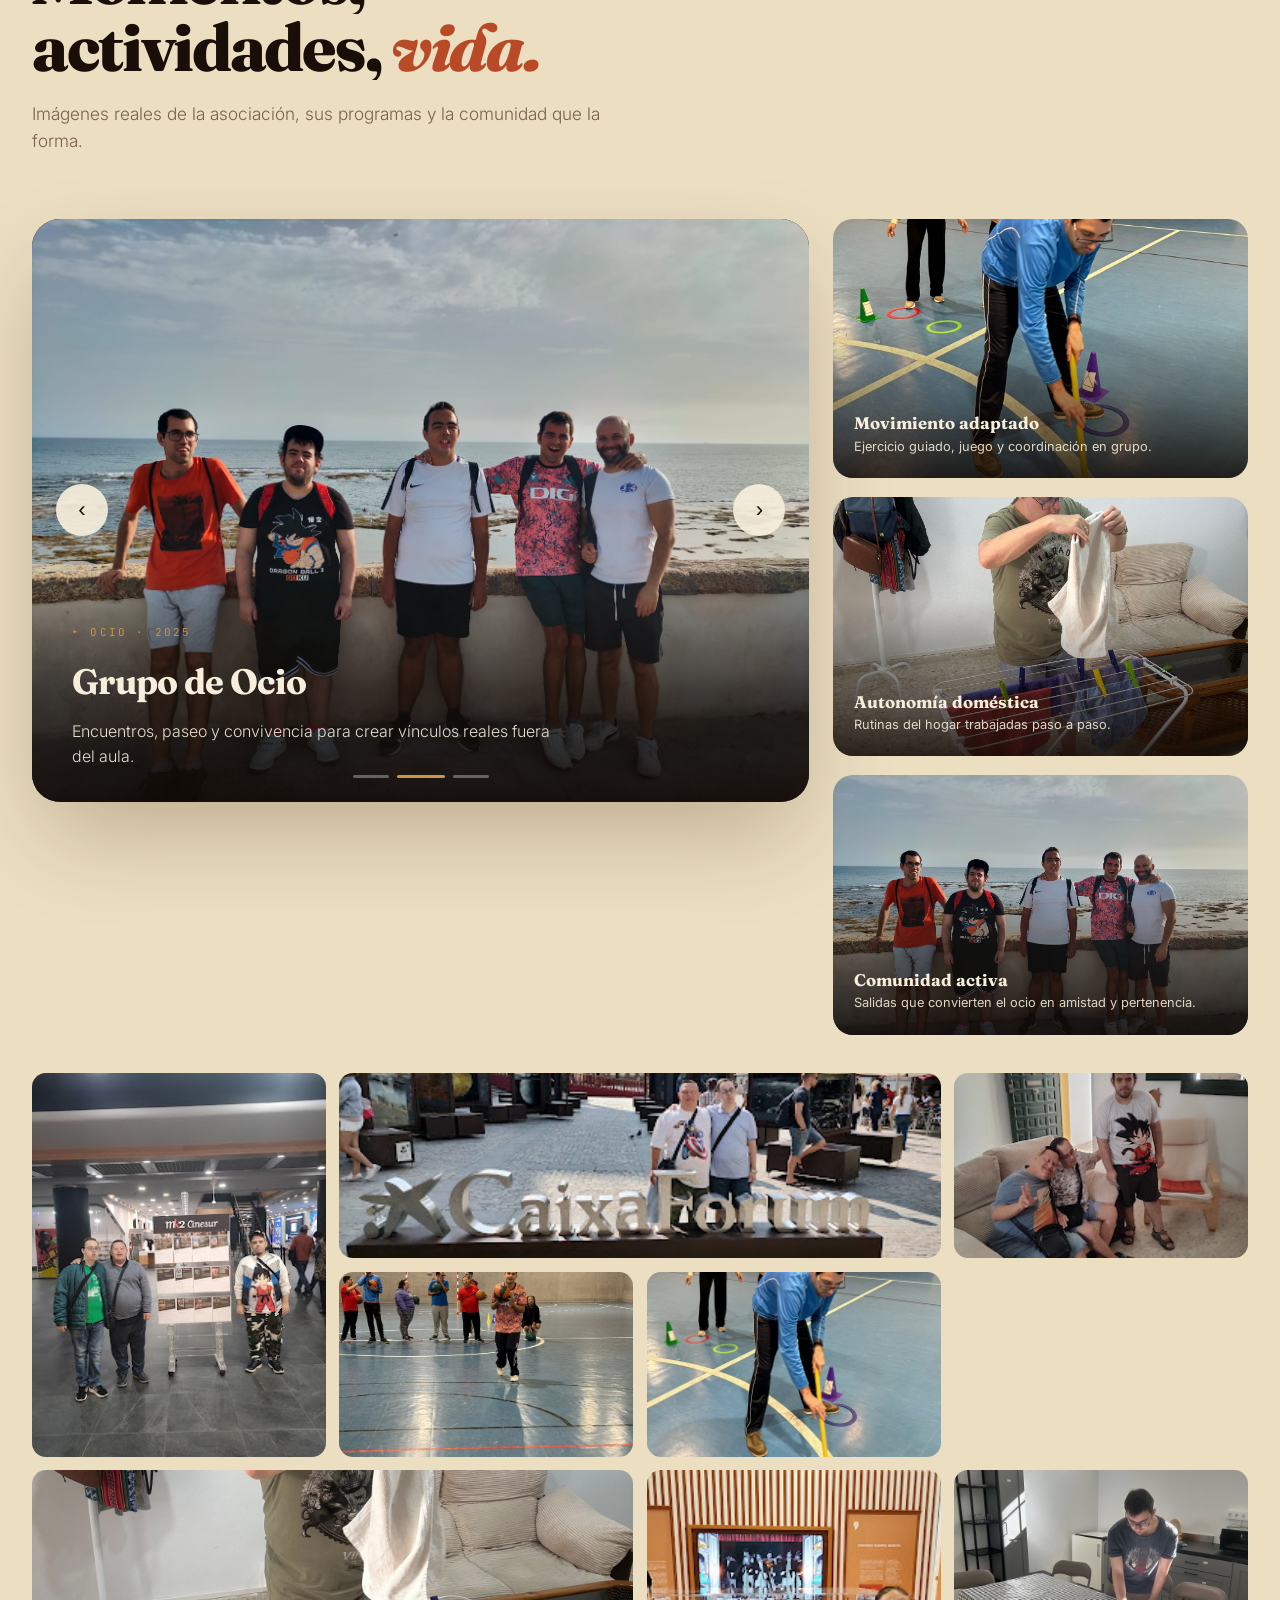
==== commit 327b7b1d: "actualizado" ====
--- a/index.html
+++ b/index.html
@@ -4262,7 +4262,7 @@
       </article>
       <article class="program-card reveal d2">
         <div class="prog-header">
-          <img src="assets/images/programa-ocio.jpg" alt="Ocio inclusivo y participación" loading="lazy">
+          <img src="assets/images/ocio-salida-playa.jpg" alt="Grupo de ocio inclusivo en una salida junto al mar" loading="lazy">
           <span class="ph-badge">▸ Programa 02</span>
         </div>
         <div class="prog-icon c2">O</div>
@@ -4757,27 +4757,27 @@
       <div class="gallery-main reveal d1">
         <div id="gtTrack" class="gallery-track">
           <figure class="gallery-slide">
-            <img src="assets/images/actividad-museo.jpg" alt="Museo del Carnaval">
+            <img src="assets/images/deporte-balon.jpg" alt="Sesión de deporte inclusivo con balón">
             <figcaption class="gallery-caption">
-              <span class="gc-tag">▸ Cultura · 2024</span>
-              <h3>Museo del Carnaval</h3>
-              <p>Participación en espacios culturales para compartir presencia y comunidad gaditana.</p>
+              <span class="gc-tag">▸ Deporte · 2025</span>
+              <h3>Deporte inclusivo</h3>
+              <p>Sesiones grupales para moverse, disfrutar y reforzar el bienestar desde la participación.</p>
             </figcaption>
           </figure>
           <figure class="gallery-slide">
-            <img src="assets/images/actividad-01.jpg" alt="Grupo de ocio" loading="lazy">
+            <img src="assets/images/ocio-salida-playa.jpg" alt="Grupo de ocio en una salida al paseo marítimo" loading="lazy">
             <figcaption class="gallery-caption">
               <span class="gc-tag">▸ Ocio · 2025</span>
               <h3>Grupo de Ocio</h3>
-              <p>Salidas, convivencia y experiencias compartidas en entornos inclusivos.</p>
+              <p>Encuentros, paseo y convivencia para crear vínculos reales fuera del aula.</p>
             </figcaption>
           </figure>
           <figure class="gallery-slide">
-            <img src="assets/images/autonomia-domestica.jpg" alt="Autonomía doméstica" loading="lazy">
+            <img src="assets/images/autonomia-limpieza.jpg" alt="Participante practicando tareas de limpieza y cuidado del hogar" loading="lazy">
             <figcaption class="gallery-caption">
               <span class="gc-tag">▸ Autonomía · 2024</span>
               <h3>Autonomía Doméstica</h3>
-              <p>Aprendizajes prácticos para reforzar la independencia y la vida diaria.</p>
+              <p>Aprendizajes cotidianos para ganar seguridad y autonomía en casa.</p>
             </figcaption>
           </figure>
         </div>
@@ -4788,24 +4788,24 @@
 
       <div class="gallery-side">
         <article class="side-card reveal d2">
-          <img src="assets/images/actividad-03.jpg" alt="Actividad cultural" loading="lazy">
+          <img src="assets/images/deporte-palo.jpg" alt="Dinámica de deporte adaptado con material de psicomotricidad" loading="lazy">
           <div class="side-card-overlay">
-            <h4>Cultura en la calle</h4>
-            <p>Salidas que fortalecen vínculos comunitarios.</p>
+            <h4>Movimiento adaptado</h4>
+            <p>Ejercicio guiado, juego y coordinación en grupo.</p>
           </div>
         </article>
         <article class="side-card reveal d3">
-          <img src="assets/images/autonomia-domestica.jpg" alt="Autonomía" loading="lazy">
+          <img src="assets/images/autonomia-tendedero.jpg" alt="Participante tendiendo ropa en un taller de autonomía" loading="lazy">
           <div class="side-card-overlay">
             <h4>Autonomía doméstica</h4>
-            <p>Formación práctica desde 2024.</p>
+            <p>Rutinas del hogar trabajadas paso a paso.</p>
           </div>
         </article>
         <article class="side-card reveal d4">
-          <img src="assets/images/actividad-04.jpg" alt="Comunidad" loading="lazy">
+          <img src="assets/images/ocio-salida-playa.jpg" alt="Participantes del programa de ocio durante una salida" loading="lazy">
           <div class="side-card-overlay">
             <h4>Comunidad activa</h4>
-            <p>Encuentros, risas y vínculos reales.</p>
+            <p>Salidas que convierten el ocio en amistad y pertenencia.</p>
           </div>
         </article>
       </div>
@@ -4826,16 +4826,16 @@
         <div class="gm-overlay"><span>Comunidad</span></div>
       </div>
       <div class="gm-item reveal d1">
-        <img src="assets/images/actividad-08.jpg" alt="Actividad 8" loading="lazy">
-        <div class="gm-overlay"><span>Talleres</span></div>
+        <img src="assets/images/deporte-balon.jpg" alt="Grupo participando en una sesión deportiva en pista cubierta" loading="lazy">
+        <div class="gm-overlay"><span>Deporte inclusivo</span></div>
       </div>
       <div class="gm-item reveal d2">
         <img src="assets/images/deporte-palo.jpg" alt="Sesión de deporte adaptado con palo" loading="lazy">
         <div class="gm-overlay"><span>Deporte · 2025</span></div>
       </div>
       <div class="gm-item wide reveal d3">
-        <img src="assets/images/actividad-10.jpg" alt="Actividad 10" loading="lazy">
-        <div class="gm-overlay"><span>Grupo de ocio · 2025</span></div>
+        <img src="assets/images/autonomia-tendedero.jpg" alt="Participante realizando tareas de autonomía doméstica" loading="lazy">
+        <div class="gm-overlay"><span>Autonomía · hogar</span></div>
       </div>
       <div class="gm-item tall reveal d4">
         <img src="assets/images/actividad-11.jpg" alt="Actividad 11" loading="lazy">
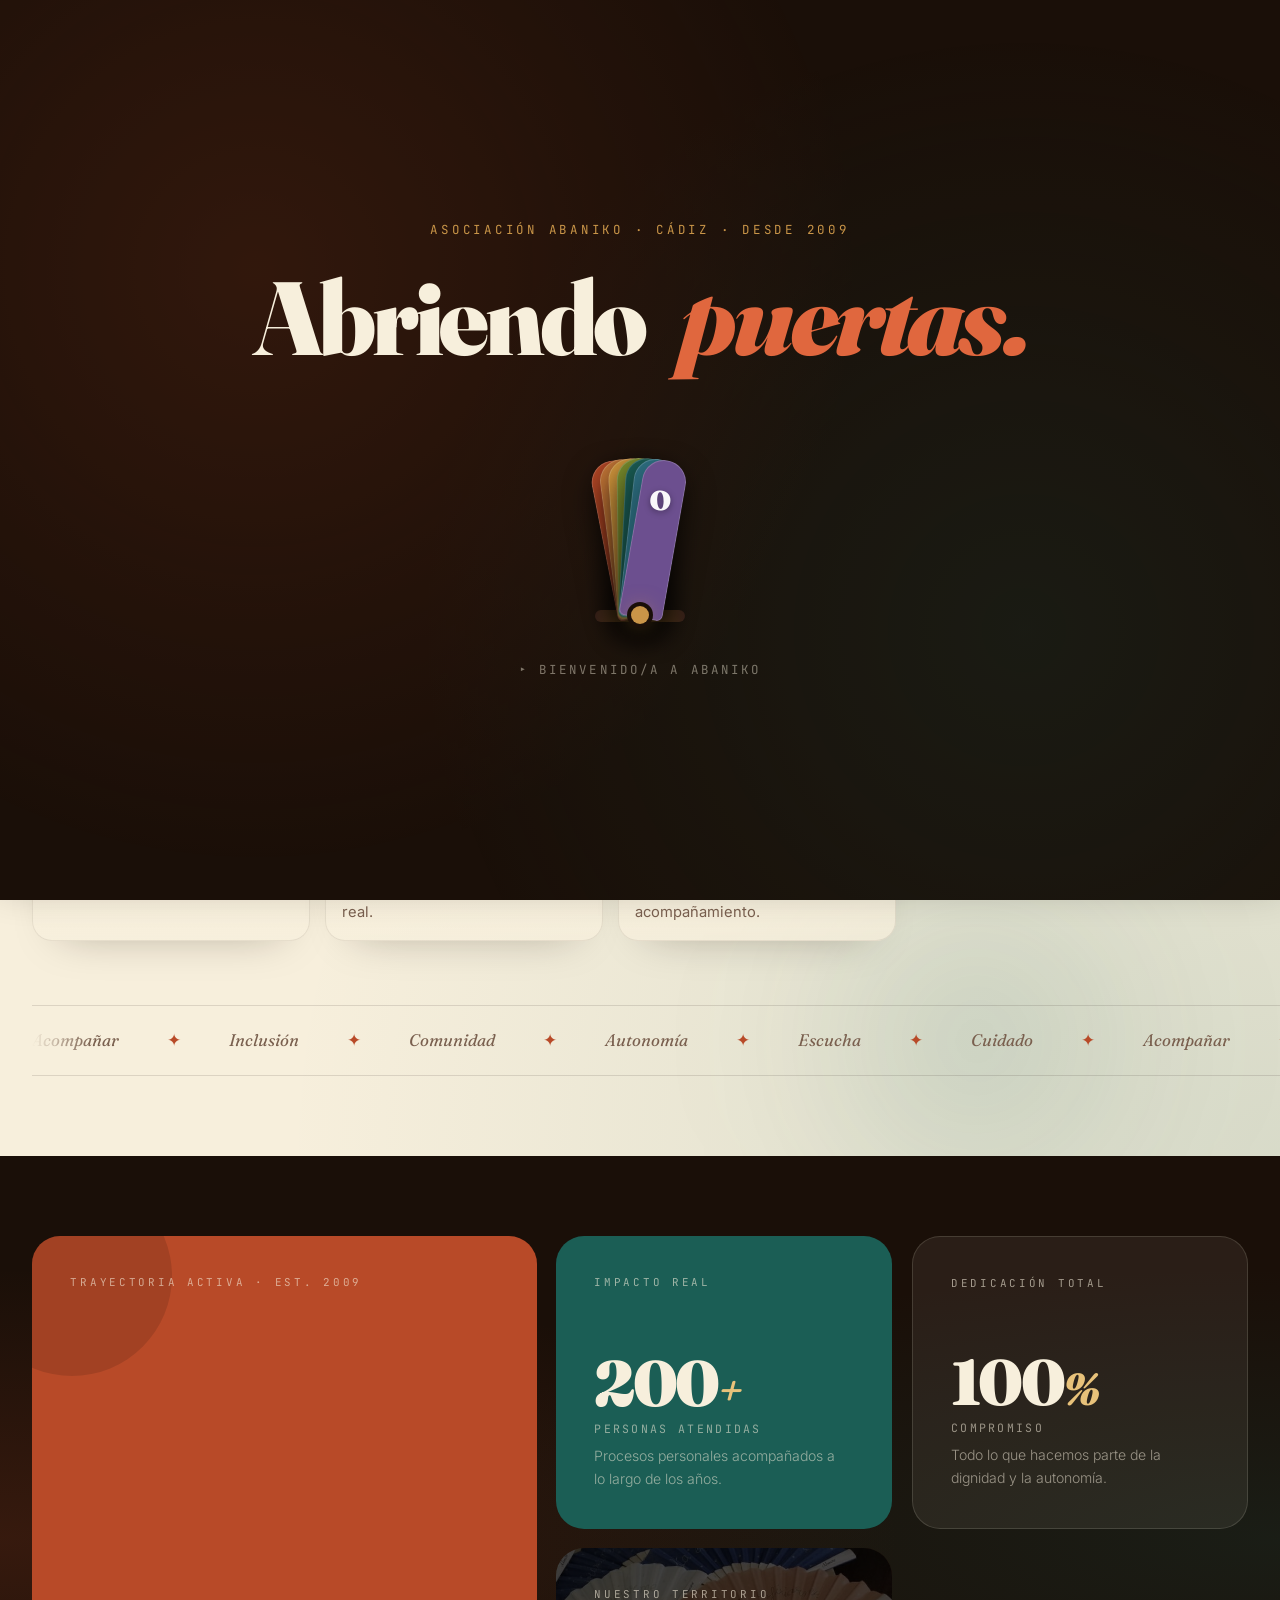
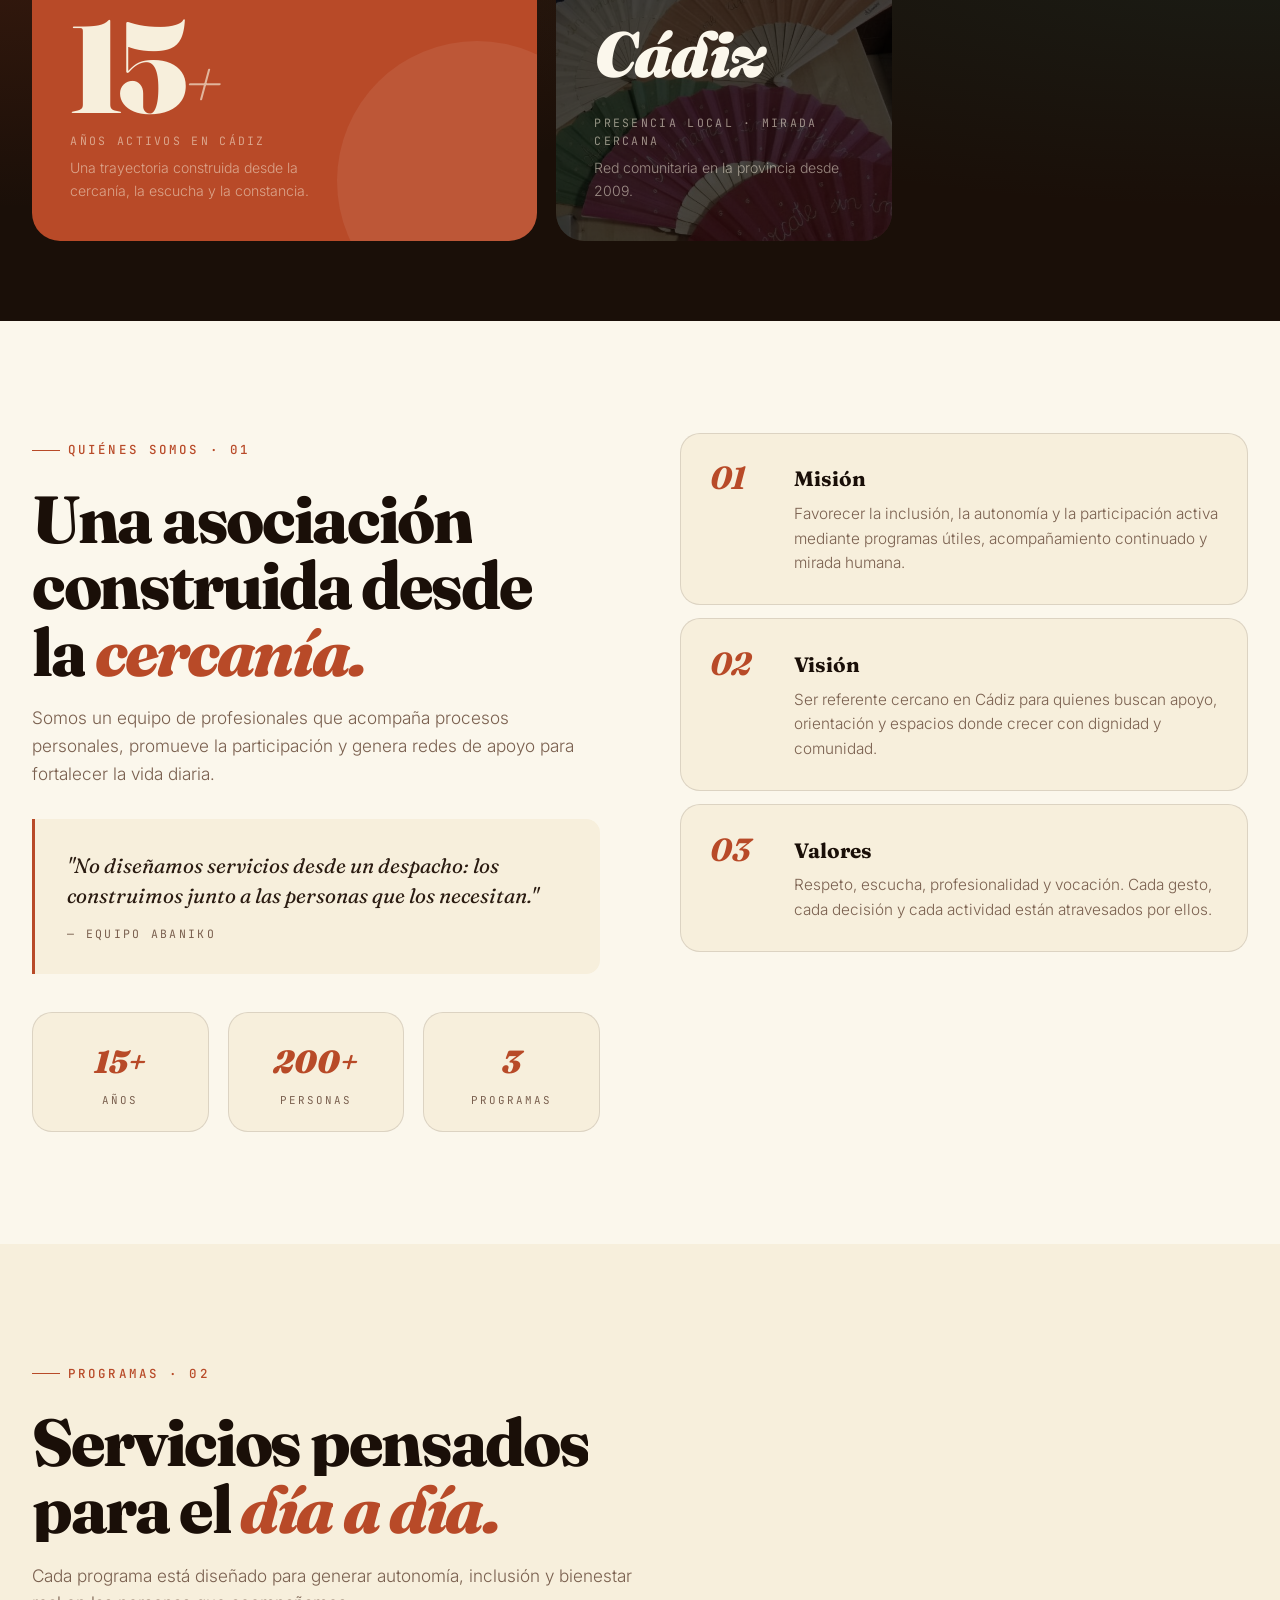
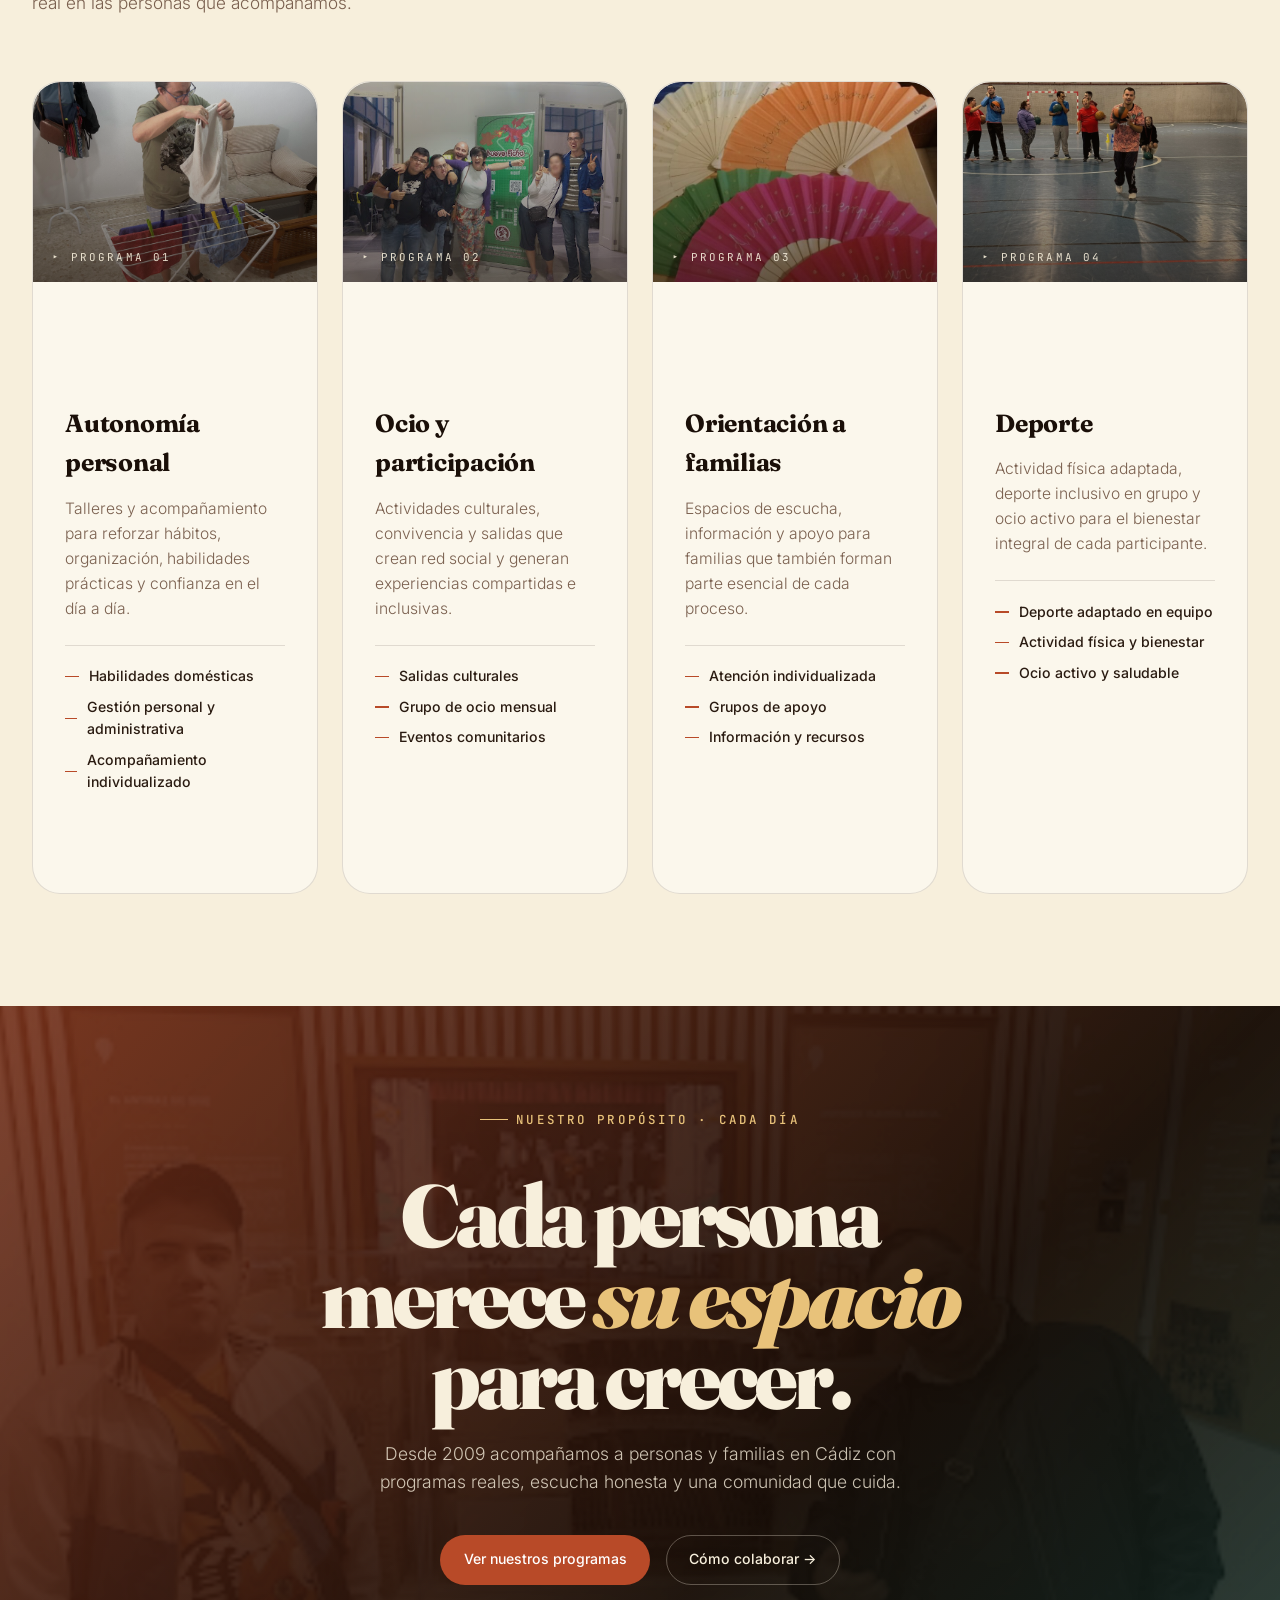
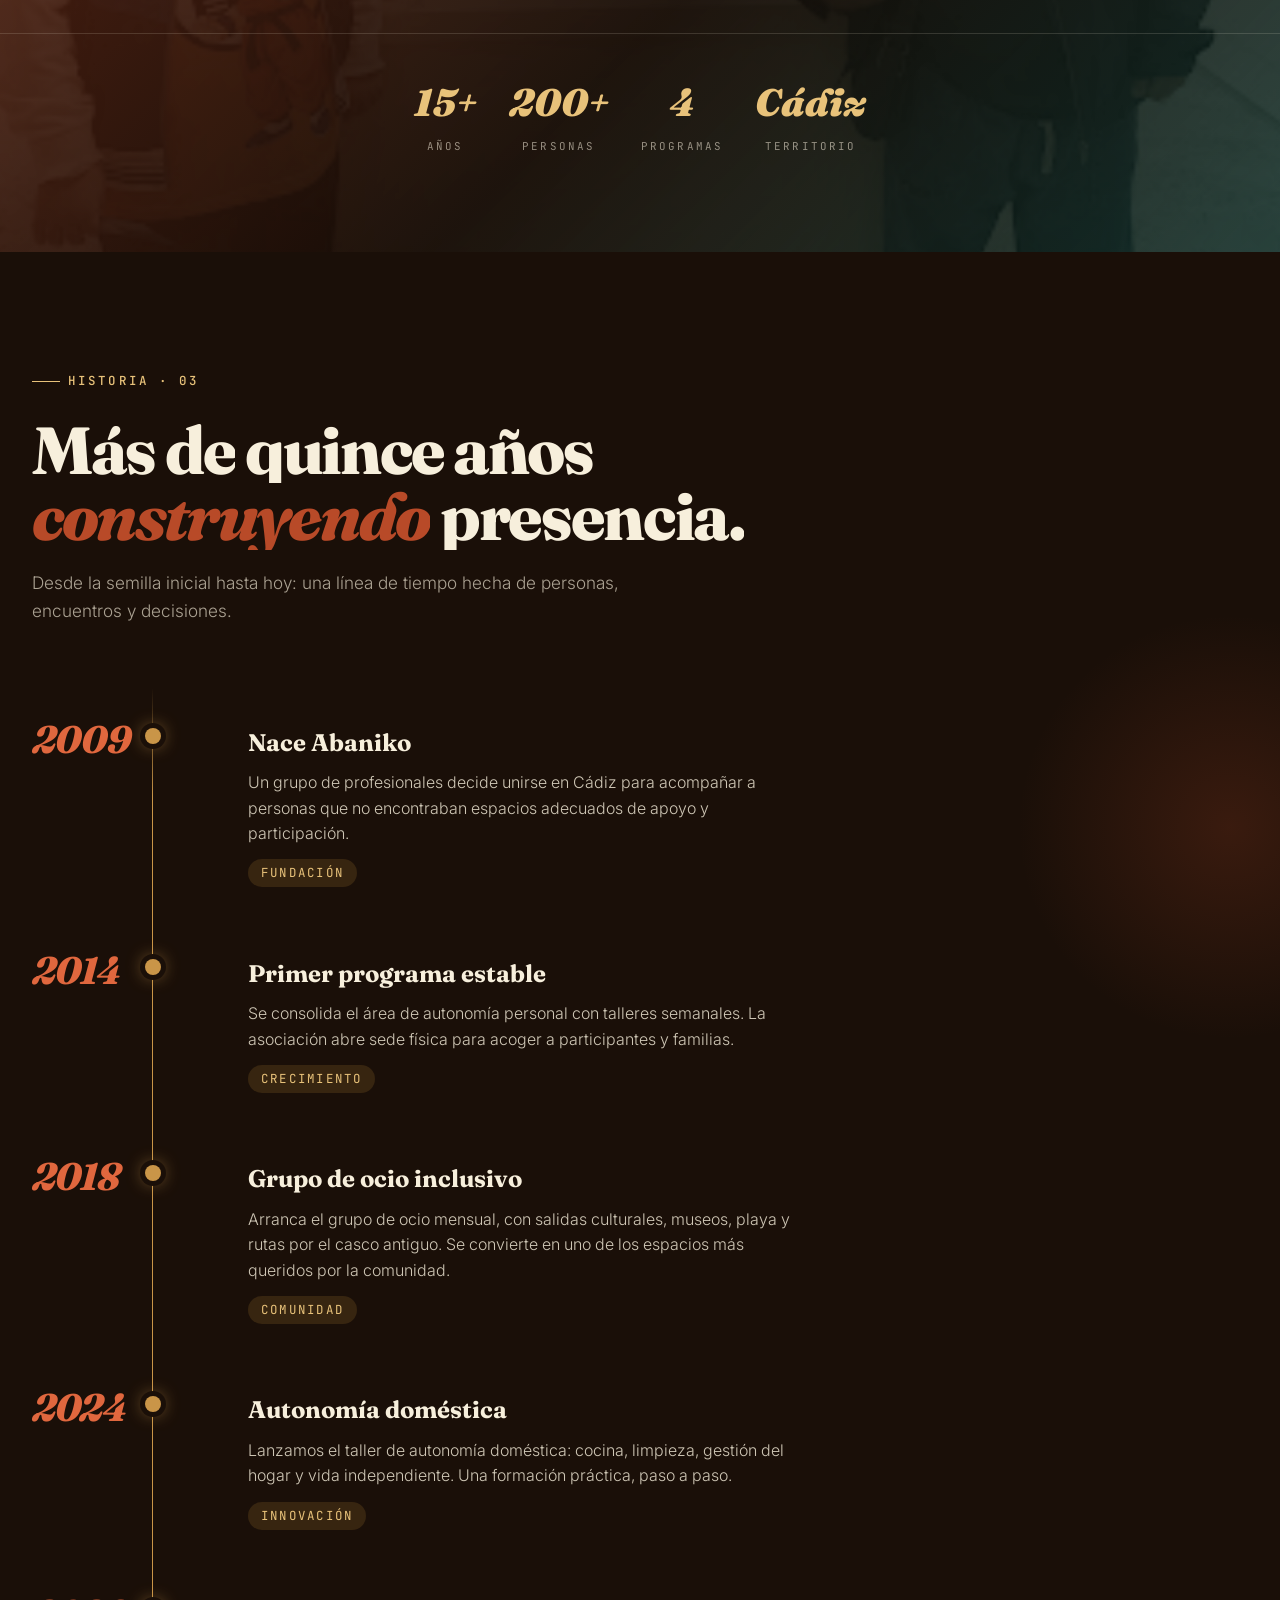
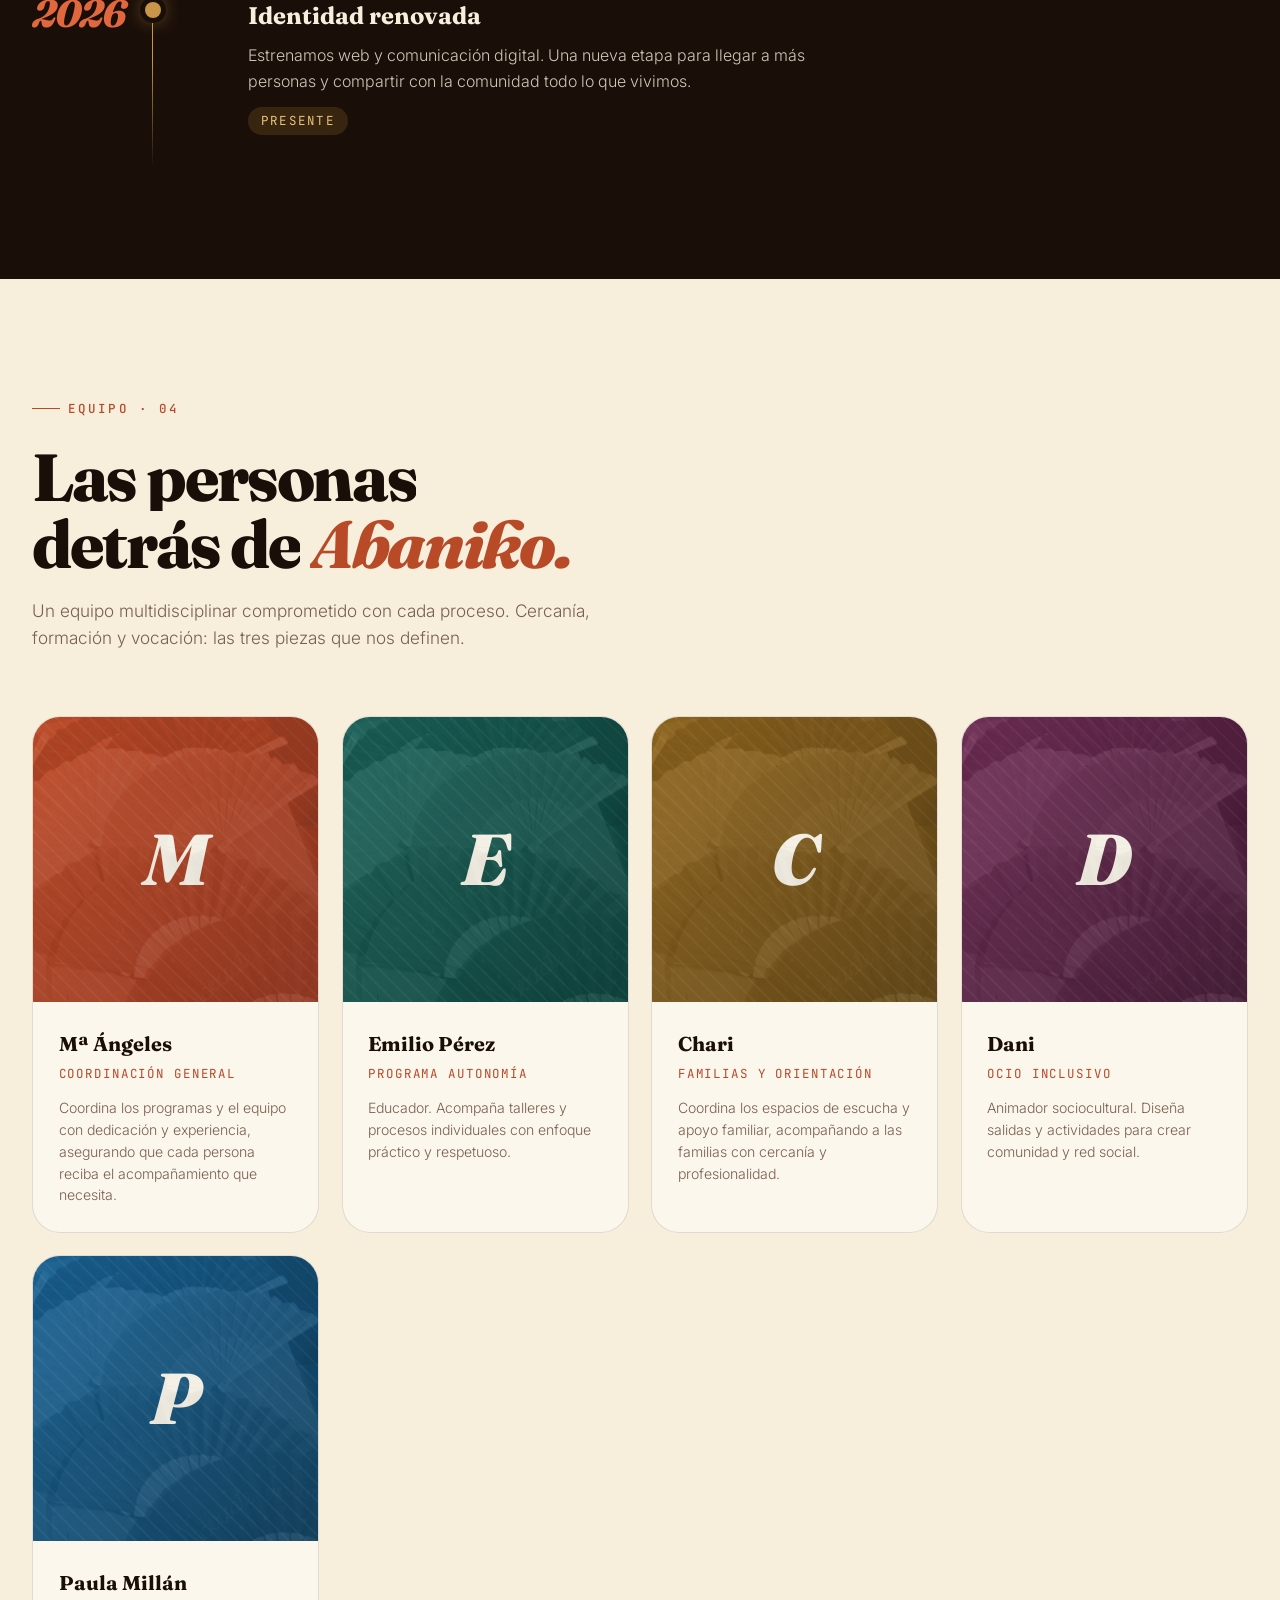
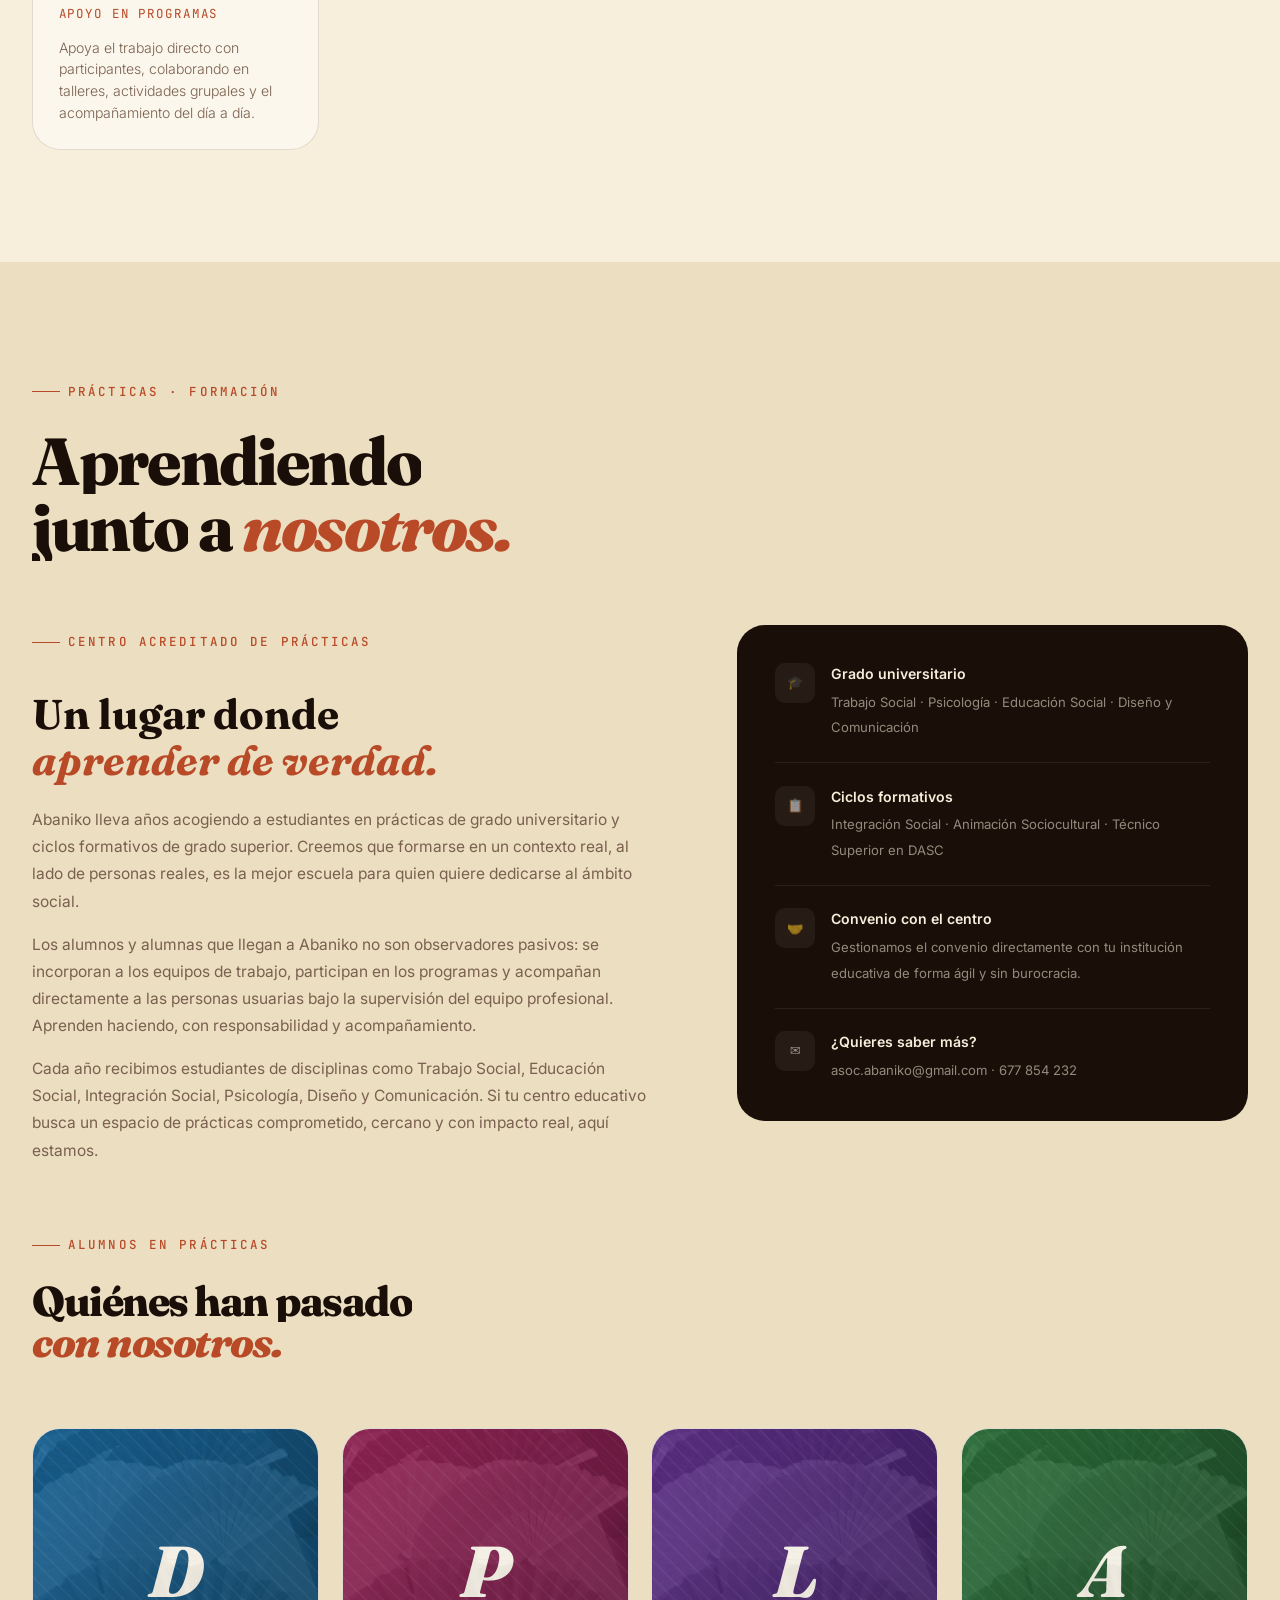
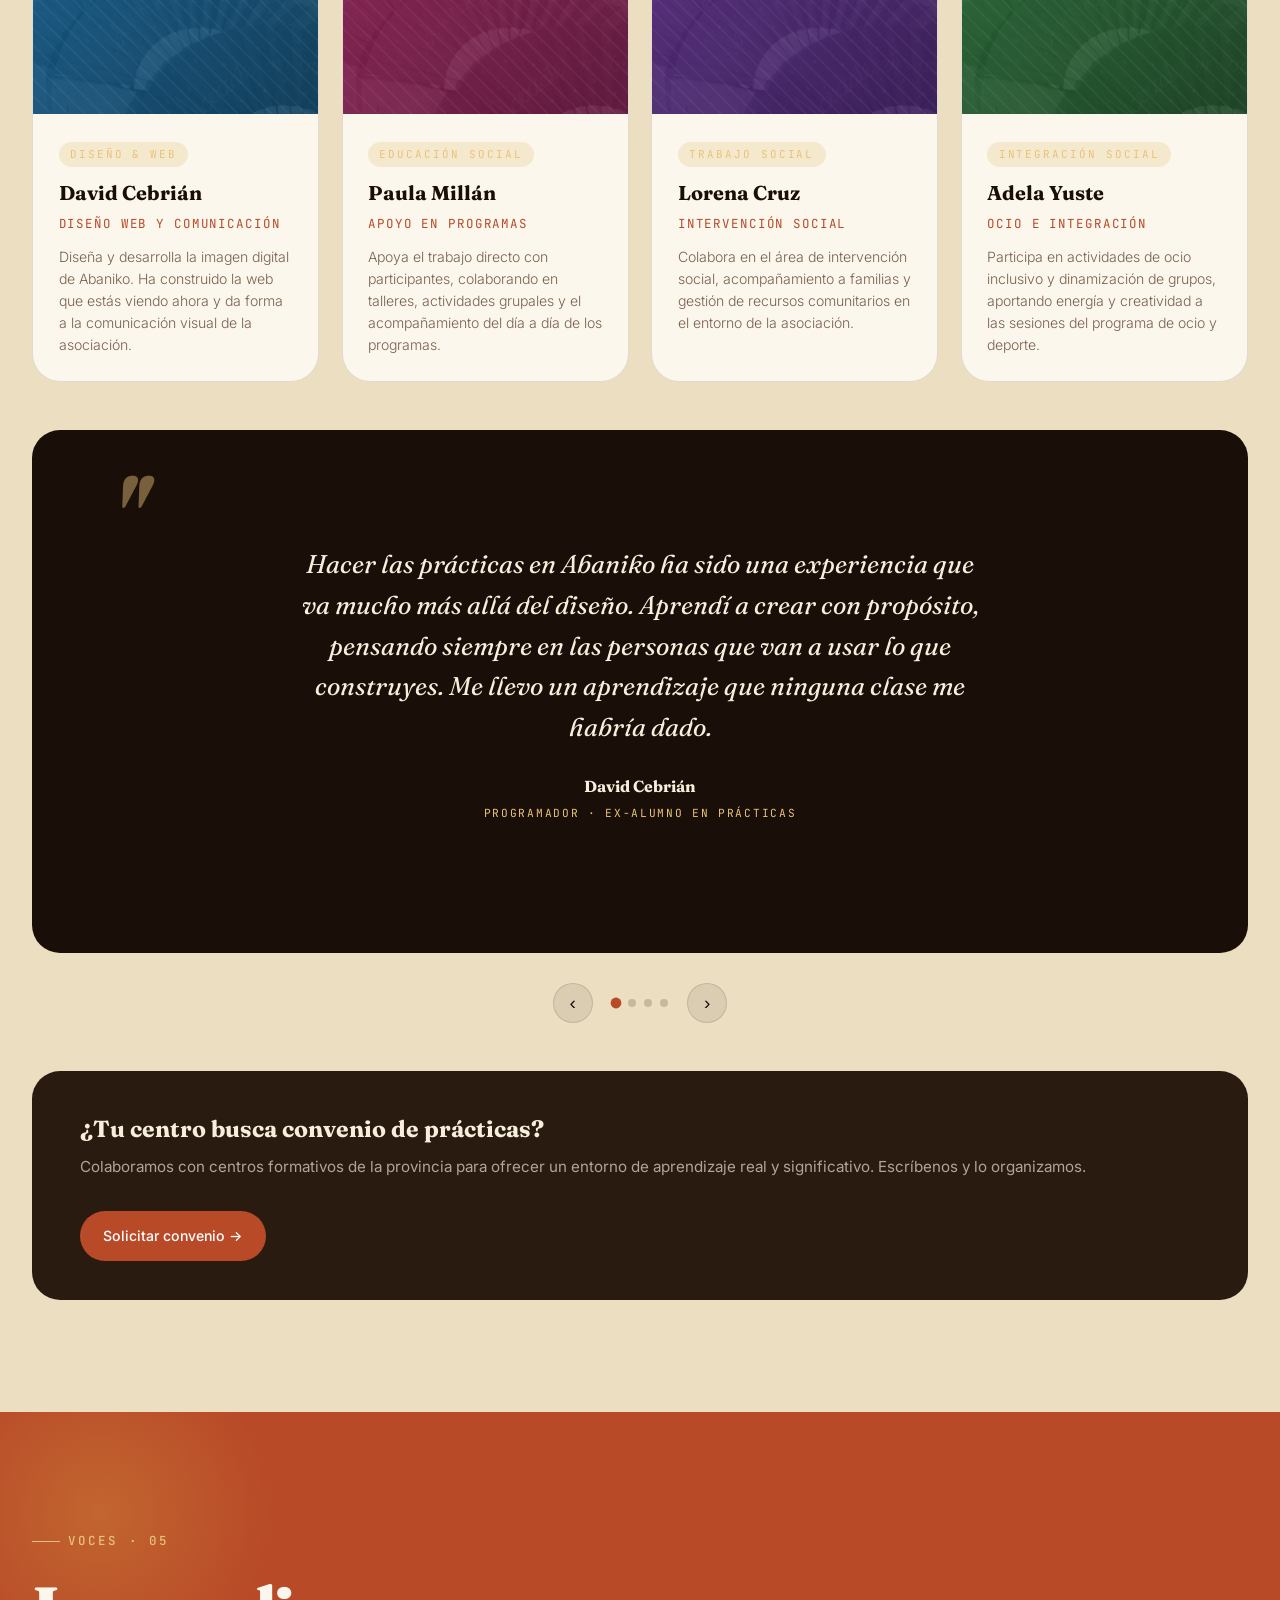
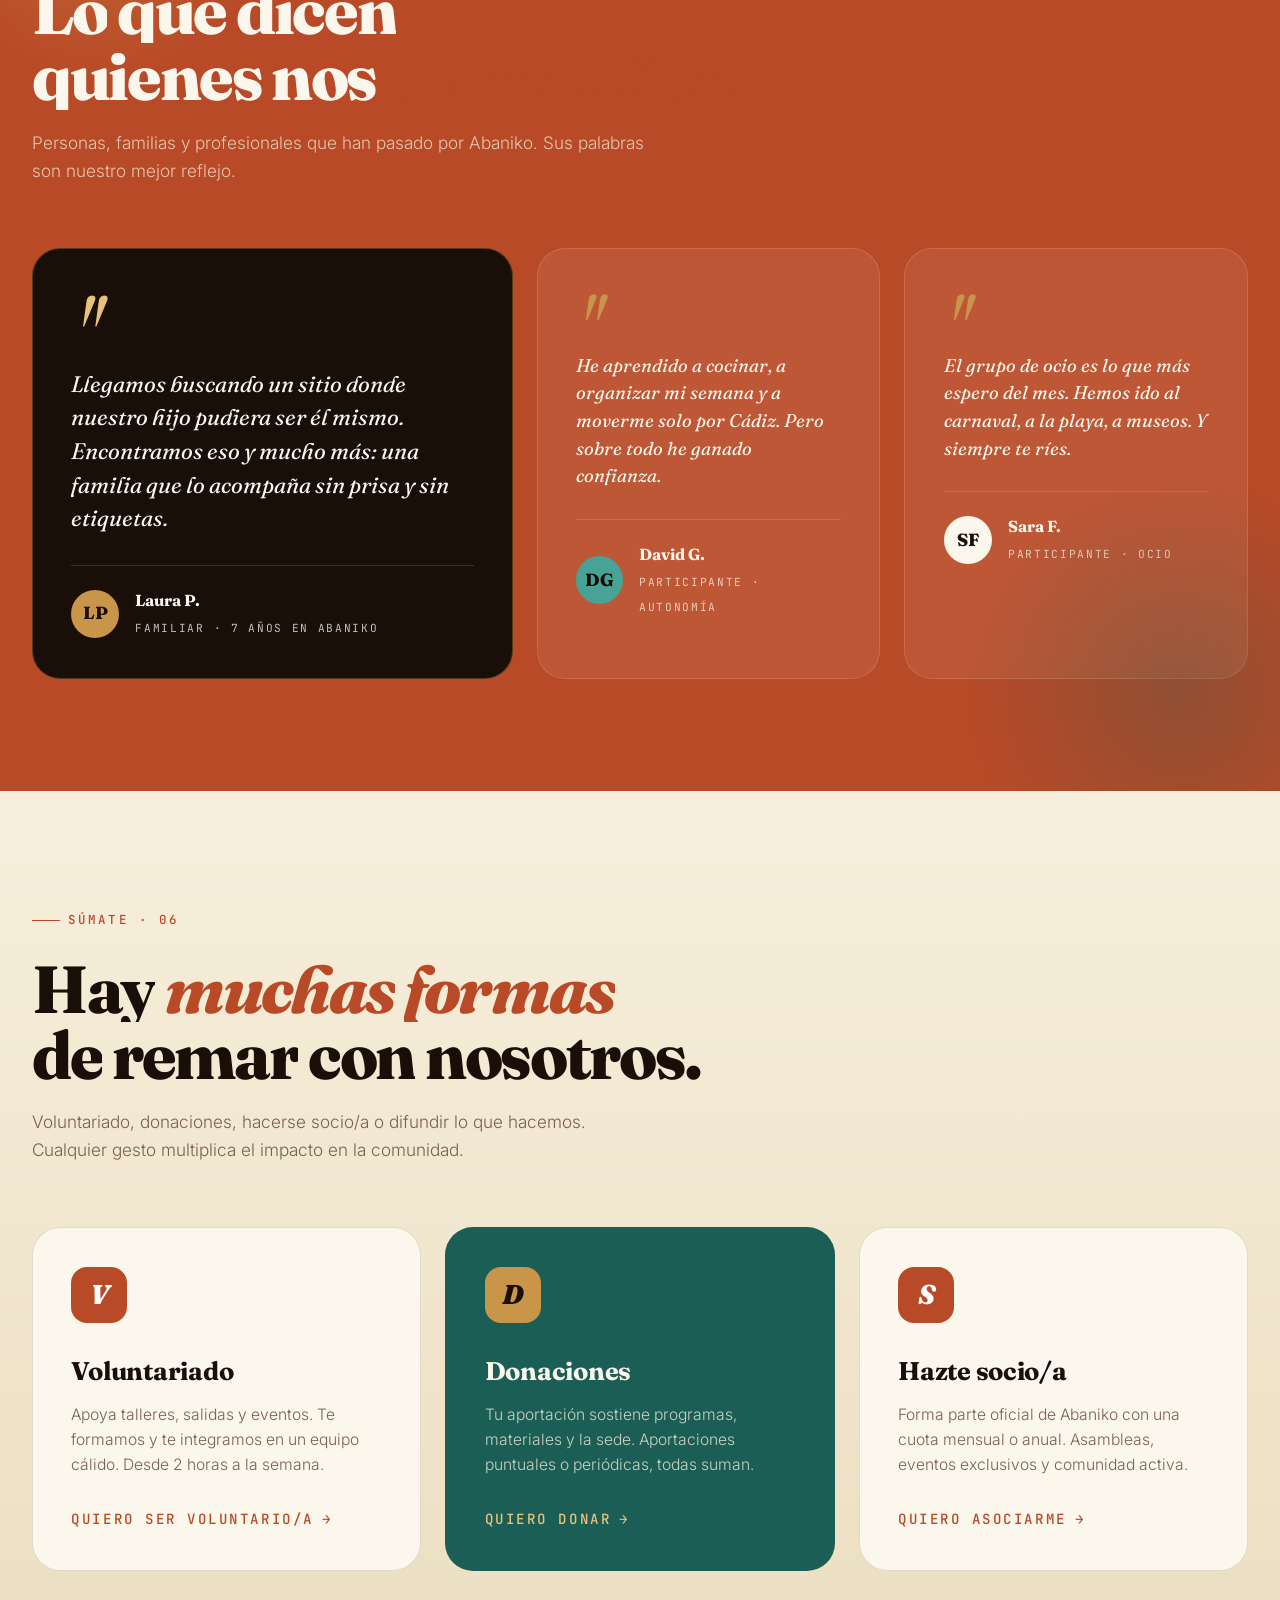
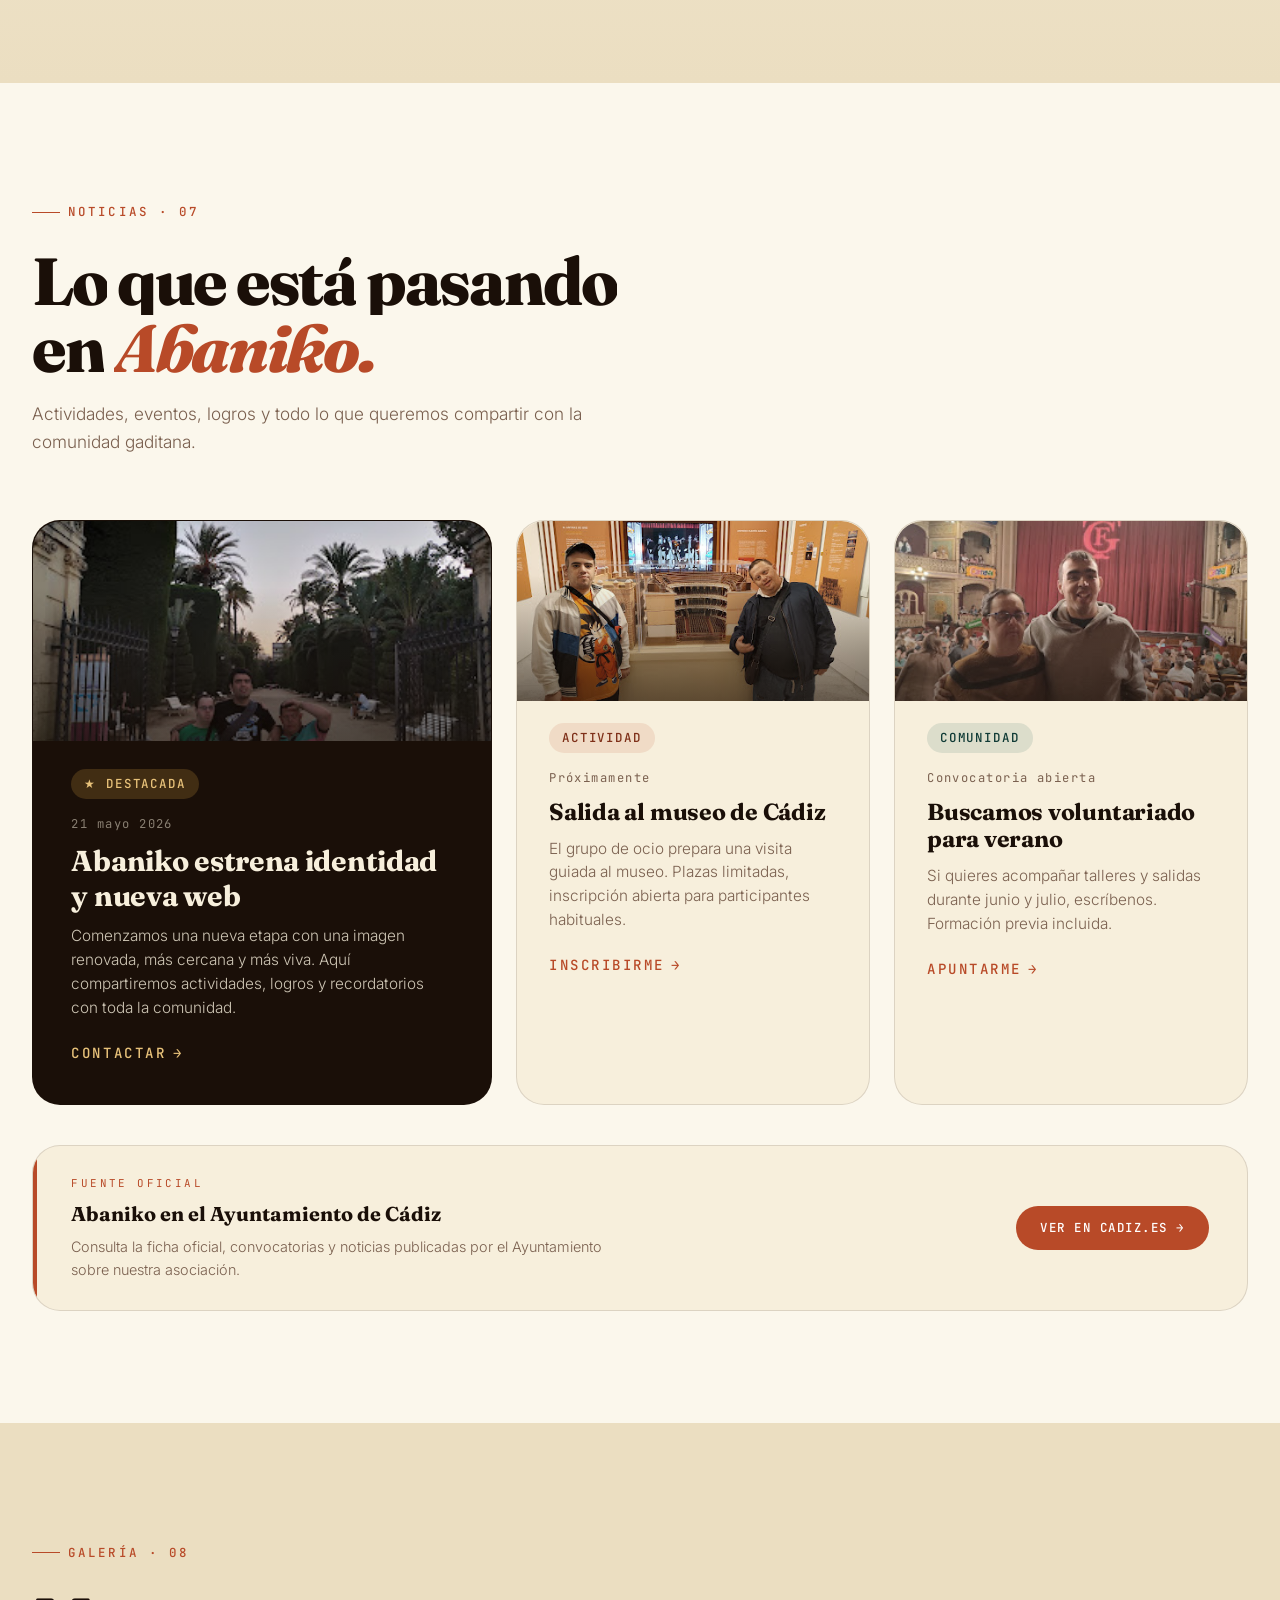
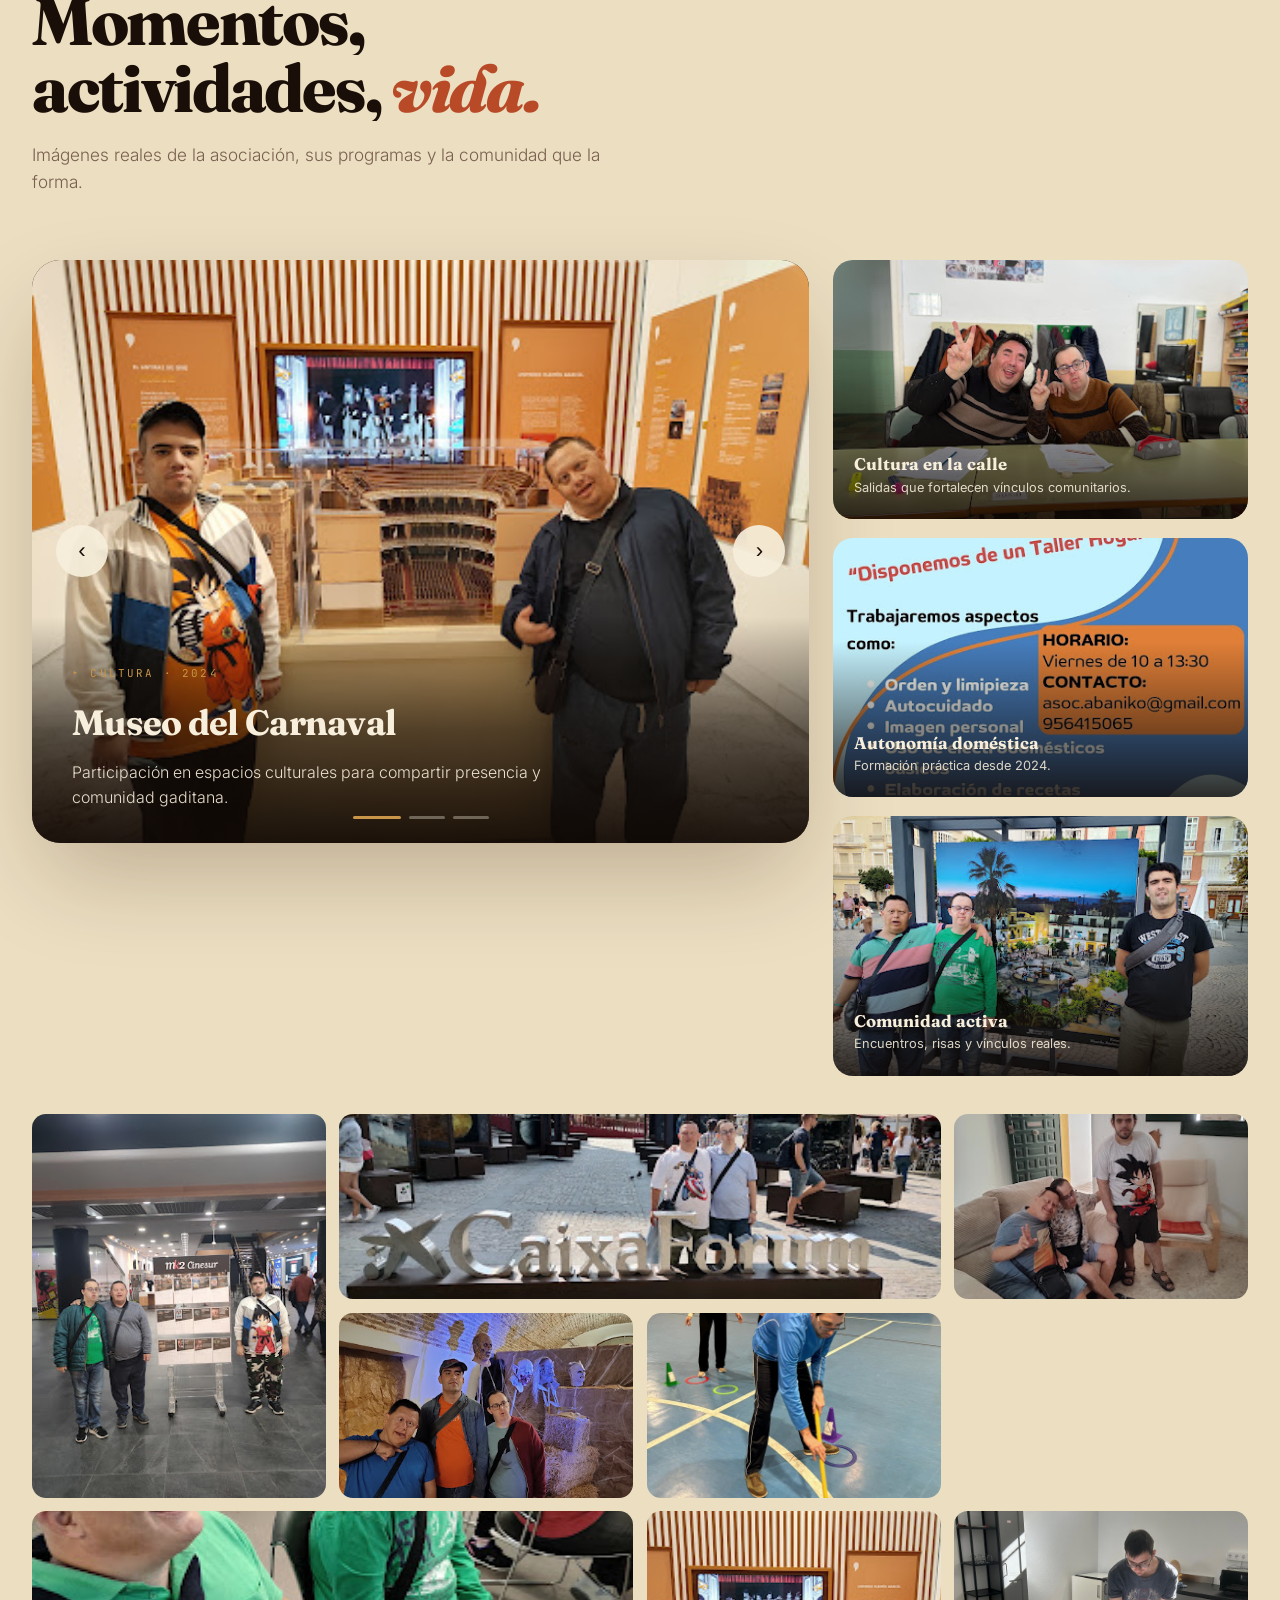
==== commit aec6446e: "actualizado" ====
--- a/index.html
+++ b/index.html
@@ -4262,7 +4262,7 @@
       </article>
       <article class="program-card reveal d2">
         <div class="prog-header">
-          <img src="assets/images/ocio-salida-playa.jpg" alt="Grupo de ocio inclusivo en una salida junto al mar" loading="lazy">
+          <img src="assets/images/programa-ocio.jpg" alt="Ocio inclusivo y participación" loading="lazy">
           <span class="ph-badge">▸ Programa 02</span>
         </div>
         <div class="prog-icon c2">O</div>
@@ -4560,7 +4560,7 @@
           <p class="ics-quote">Hacer las prácticas en Abaniko ha sido una experiencia que va mucho más allá del diseño. Aprendí a crear con propósito, pensando siempre en las personas que van a usar lo que construyes. Me llevo un aprendizaje que ninguna clase me habría dado.</p>
           <div class="ics-author">
             <span class="ics-name">David Cebrián</span>
-            <span class="ics-role">Diseño Web · Alumno en prácticas</span>
+            <span class="ics-role">Programador · ex-Alumno en prácticas</span>
           </div>
         </div>
 
@@ -4575,7 +4575,7 @@
 
         <div class="intern-carousel-slide">
           <span class="ics-mark" aria-hidden="true">"</span>
-          <p class="ics-quote">El equipo de Abaniko te trata como una profesional desde el primer día. La cercanía con los participantes y con los compañeros hace que el aprendizaje sea constante, humano y muy significativo. Ha sido la mejor decisión de mi formación.</p>
+          <p class="ics-quote">Abaniko es una asociacion caracterizada de los chicos y chicas con discapacidad que forman parte de ella. Los profesionales que la forman son muy comprometidos con la labor que se desempeña,durante mis practicas externas, he aprendido dia tras dia mucho sobre ellos, y su respeto,cariño, ilusion y empeño por superarse han convertido mi experiencia en un viaje de aprendizaje y vivencias muy gratificante.</p>
           <div class="ics-author">
             <span class="ics-name">Lorena Cruz</span>
             <span class="ics-role">Trabajo Social · Alumna en prácticas</span>
@@ -4587,7 +4587,7 @@
           <p class="ics-quote">He aprendido más aquí en pocos meses que en años de teoría. Abaniko te da responsabilidad real desde el principio, te acompaña y confía en ti. Eso es lo que marca la diferencia para crecer como profesional de verdad.</p>
           <div class="ics-author">
             <span class="ics-name">Adela Yuste</span>
-            <span class="ics-role">Integración Social · Alumna en prácticas</span>
+            <span class="ics-role">trabajo social · Alumna en prácticas</span>
           </div>
         </div>
 
@@ -4757,27 +4757,27 @@
       <div class="gallery-main reveal d1">
         <div id="gtTrack" class="gallery-track">
           <figure class="gallery-slide">
-            <img src="assets/images/deporte-balon.jpg" alt="Sesión de deporte inclusivo con balón">
+            <img src="assets/images/actividad-museo.jpg" alt="Museo del Carnaval">
             <figcaption class="gallery-caption">
-              <span class="gc-tag">▸ Deporte · 2025</span>
-              <h3>Deporte inclusivo</h3>
-              <p>Sesiones grupales para moverse, disfrutar y reforzar el bienestar desde la participación.</p>
+              <span class="gc-tag">▸ Cultura · 2024</span>
+              <h3>Museo del Carnaval</h3>
+              <p>Participación en espacios culturales para compartir presencia y comunidad gaditana.</p>
             </figcaption>
           </figure>
           <figure class="gallery-slide">
-            <img src="assets/images/ocio-salida-playa.jpg" alt="Grupo de ocio en una salida al paseo marítimo" loading="lazy">
+            <img src="assets/images/actividad-01.jpg" alt="Grupo de ocio" loading="lazy">
             <figcaption class="gallery-caption">
               <span class="gc-tag">▸ Ocio · 2025</span>
               <h3>Grupo de Ocio</h3>
-              <p>Encuentros, paseo y convivencia para crear vínculos reales fuera del aula.</p>
+              <p>Salidas, convivencia y experiencias compartidas en entornos inclusivos.</p>
             </figcaption>
           </figure>
           <figure class="gallery-slide">
-            <img src="assets/images/autonomia-limpieza.jpg" alt="Participante practicando tareas de limpieza y cuidado del hogar" loading="lazy">
+            <img src="assets/images/autonomia-domestica.jpg" alt="Autonomía doméstica" loading="lazy">
             <figcaption class="gallery-caption">
               <span class="gc-tag">▸ Autonomía · 2024</span>
               <h3>Autonomía Doméstica</h3>
-              <p>Aprendizajes cotidianos para ganar seguridad y autonomía en casa.</p>
+              <p>Aprendizajes prácticos para reforzar la independencia y la vida diaria.</p>
             </figcaption>
           </figure>
         </div>
@@ -4788,24 +4788,24 @@
 
       <div class="gallery-side">
         <article class="side-card reveal d2">
-          <img src="assets/images/deporte-palo.jpg" alt="Dinámica de deporte adaptado con material de psicomotricidad" loading="lazy">
+          <img src="assets/images/actividad-03.jpg" alt="Actividad cultural" loading="lazy">
           <div class="side-card-overlay">
-            <h4>Movimiento adaptado</h4>
-            <p>Ejercicio guiado, juego y coordinación en grupo.</p>
+            <h4>Cultura en la calle</h4>
+            <p>Salidas que fortalecen vínculos comunitarios.</p>
           </div>
         </article>
         <article class="side-card reveal d3">
-          <img src="assets/images/autonomia-tendedero.jpg" alt="Participante tendiendo ropa en un taller de autonomía" loading="lazy">
+          <img src="assets/images/autonomia-domestica.jpg" alt="Autonomía" loading="lazy">
           <div class="side-card-overlay">
             <h4>Autonomía doméstica</h4>
-            <p>Rutinas del hogar trabajadas paso a paso.</p>
+            <p>Formación práctica desde 2024.</p>
           </div>
         </article>
         <article class="side-card reveal d4">
-          <img src="assets/images/ocio-salida-playa.jpg" alt="Participantes del programa de ocio durante una salida" loading="lazy">
+          <img src="assets/images/actividad-04.jpg" alt="Comunidad" loading="lazy">
           <div class="side-card-overlay">
             <h4>Comunidad activa</h4>
-            <p>Salidas que convierten el ocio en amistad y pertenencia.</p>
+            <p>Encuentros, risas y vínculos reales.</p>
           </div>
         </article>
       </div>
@@ -4826,16 +4826,16 @@
         <div class="gm-overlay"><span>Comunidad</span></div>
       </div>
       <div class="gm-item reveal d1">
-        <img src="assets/images/deporte-balon.jpg" alt="Grupo participando en una sesión deportiva en pista cubierta" loading="lazy">
-        <div class="gm-overlay"><span>Deporte inclusivo</span></div>
+        <img src="assets/images/actividad-08.jpg" alt="Actividad 8" loading="lazy">
+        <div class="gm-overlay"><span>Talleres</span></div>
       </div>
       <div class="gm-item reveal d2">
         <img src="assets/images/deporte-palo.jpg" alt="Sesión de deporte adaptado con palo" loading="lazy">
         <div class="gm-overlay"><span>Deporte · 2025</span></div>
       </div>
       <div class="gm-item wide reveal d3">
-        <img src="assets/images/autonomia-tendedero.jpg" alt="Participante realizando tareas de autonomía doméstica" loading="lazy">
-        <div class="gm-overlay"><span>Autonomía · hogar</span></div>
+        <img src="assets/images/actividad-10.jpg" alt="Actividad 10" loading="lazy">
+        <div class="gm-overlay"><span>Grupo de ocio · 2025</span></div>
       </div>
       <div class="gm-item tall reveal d4">
         <img src="assets/images/actividad-11.jpg" alt="Actividad 11" loading="lazy">
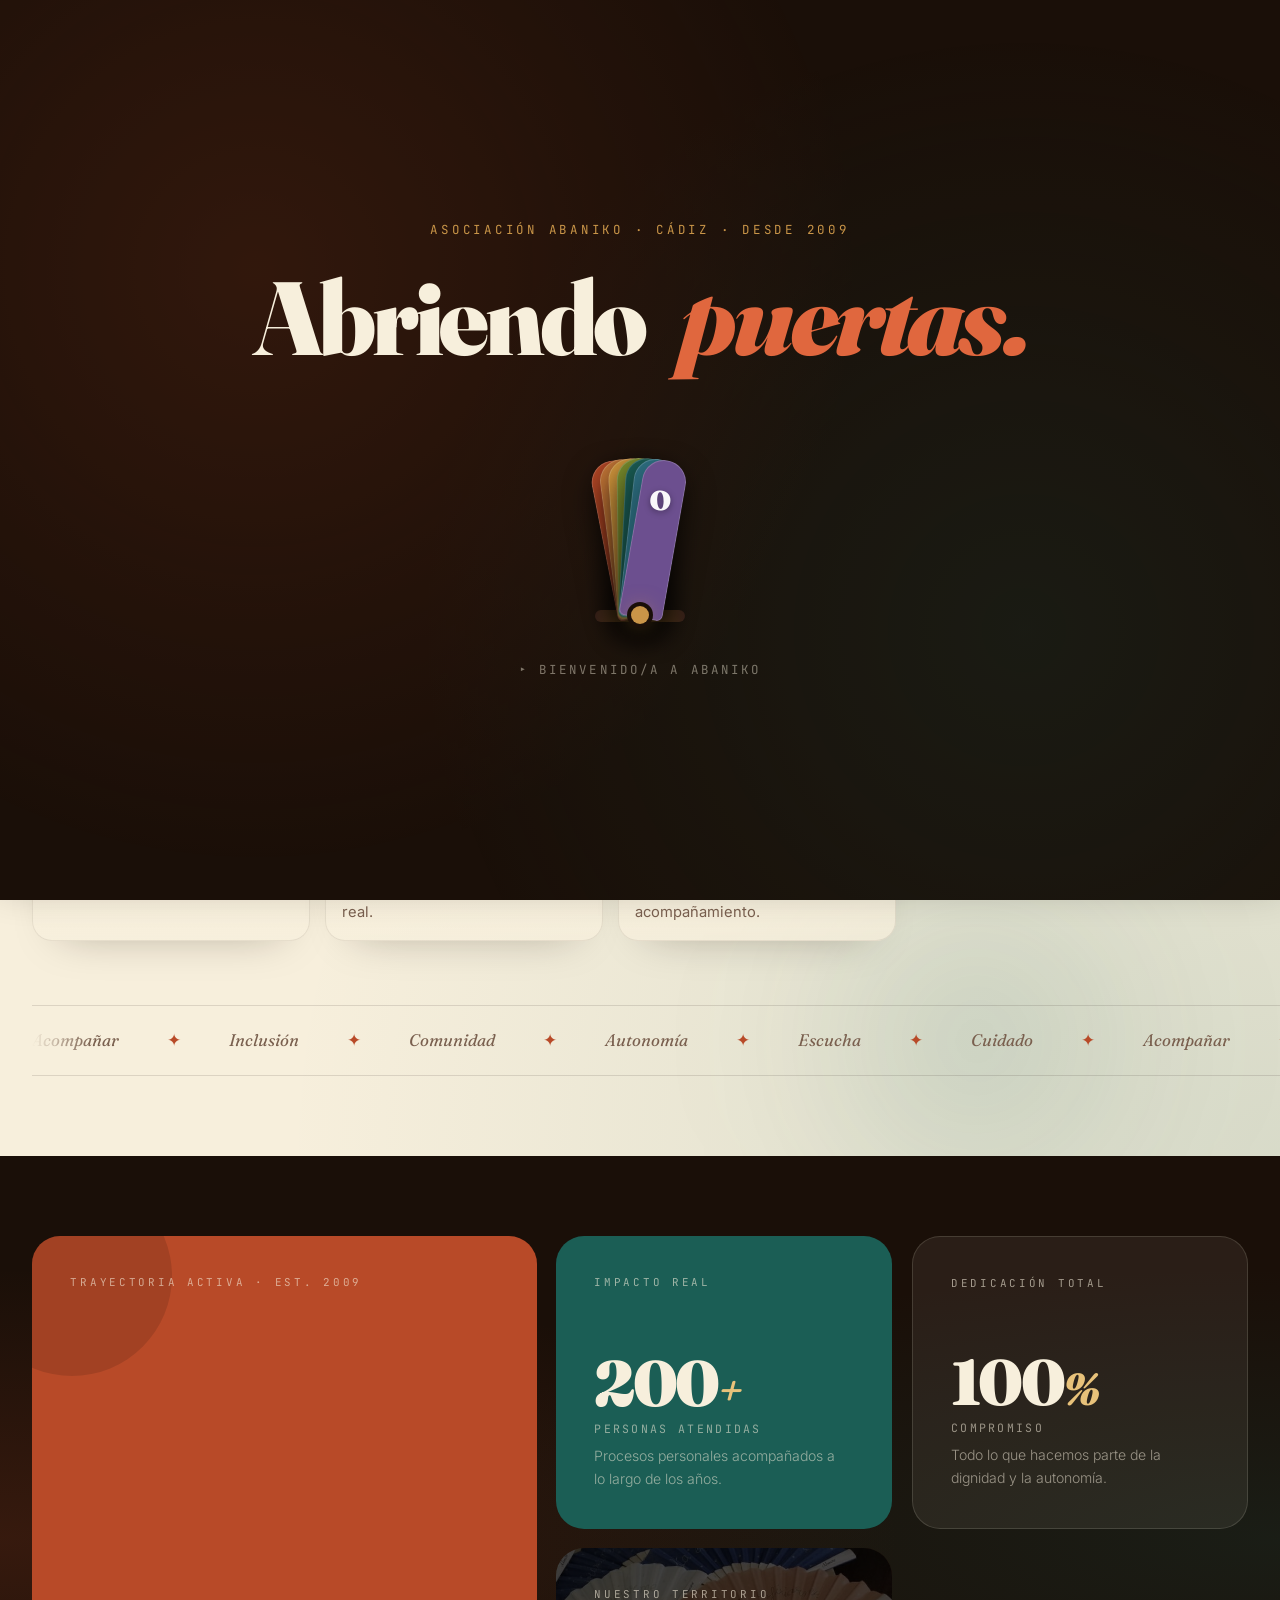
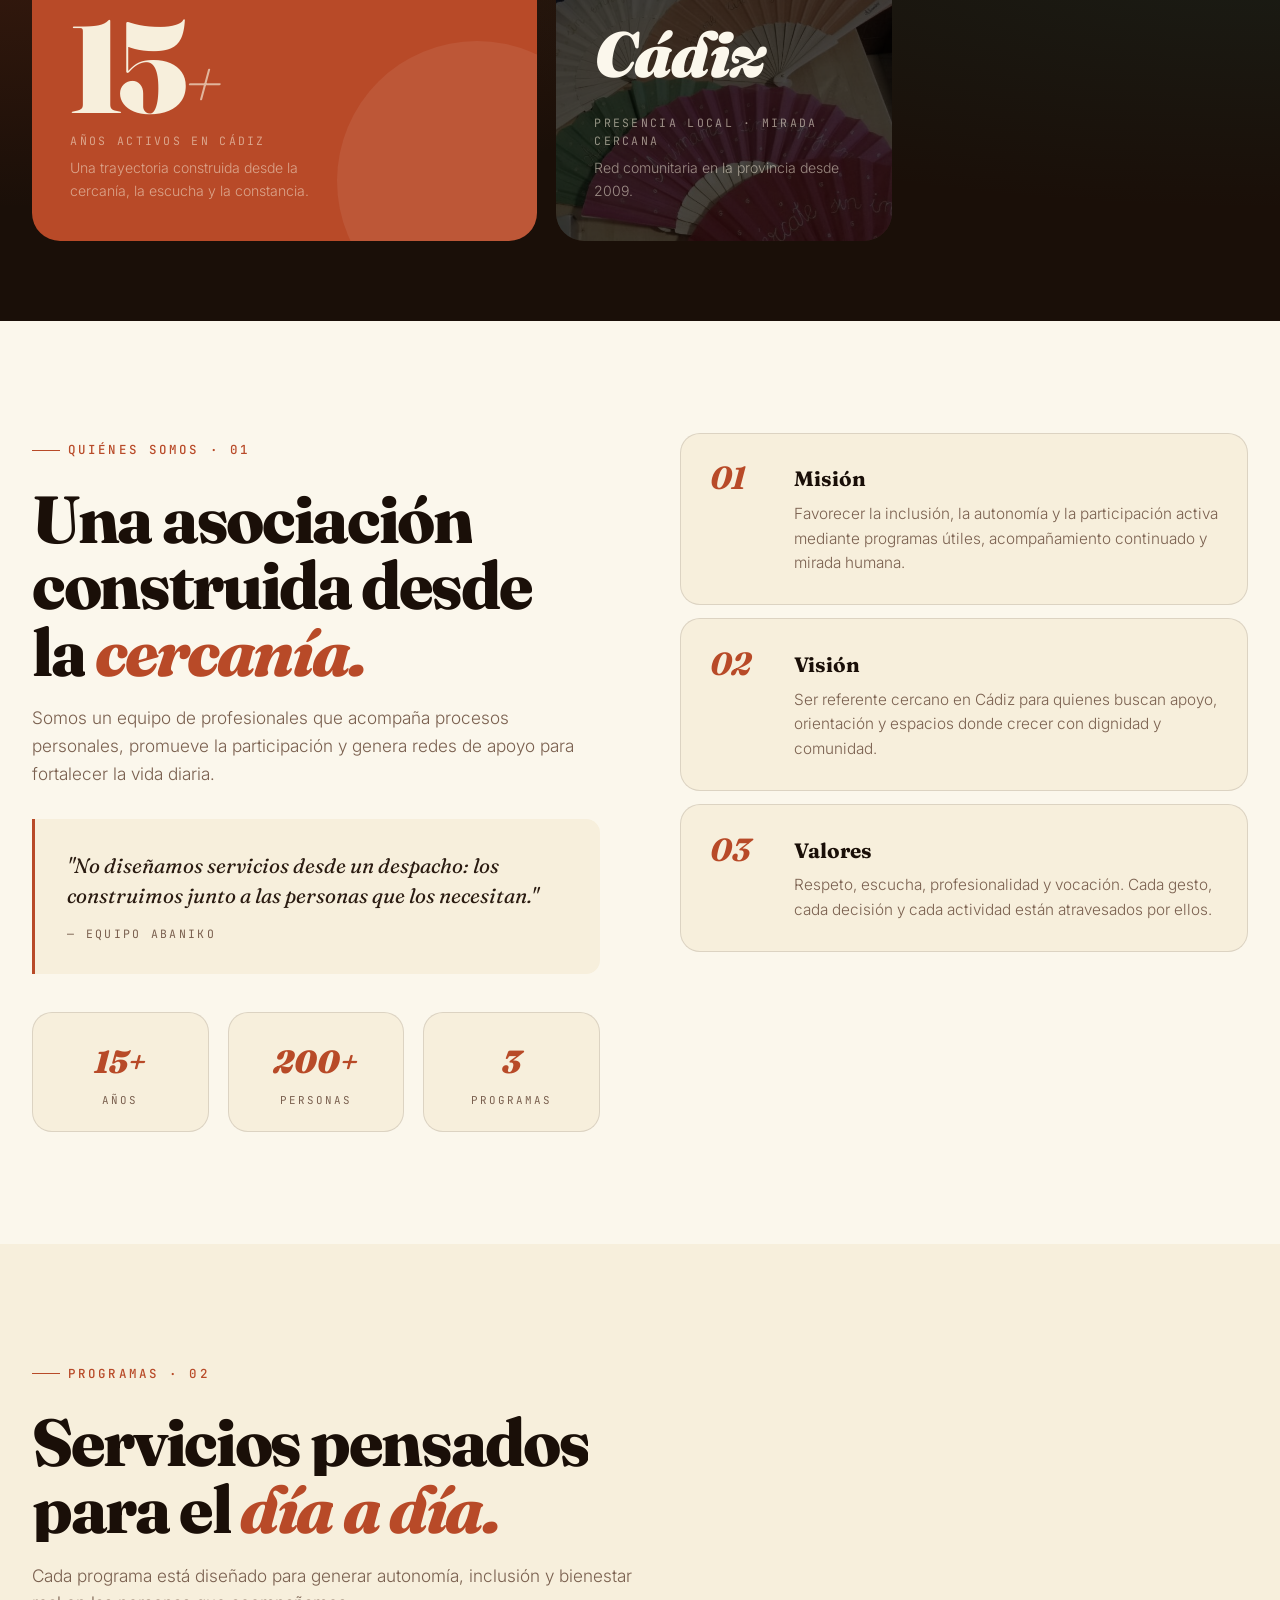
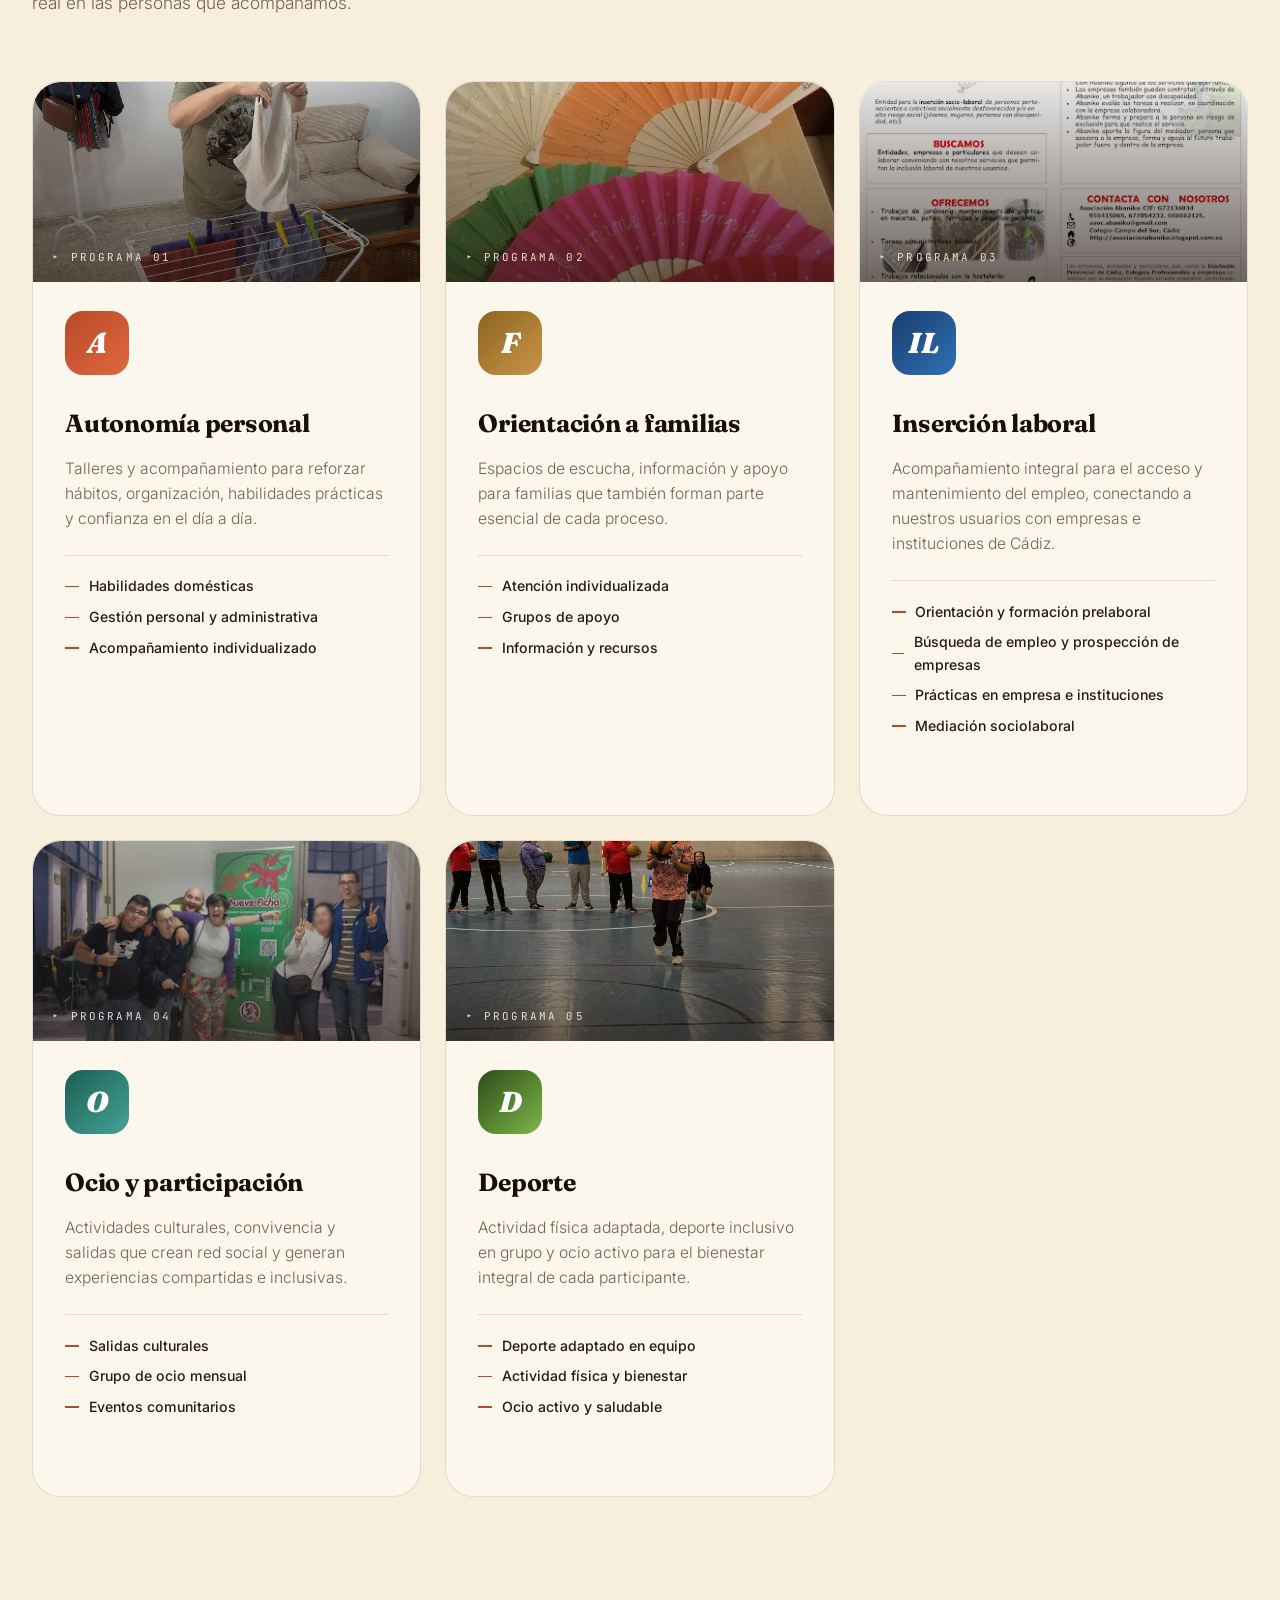
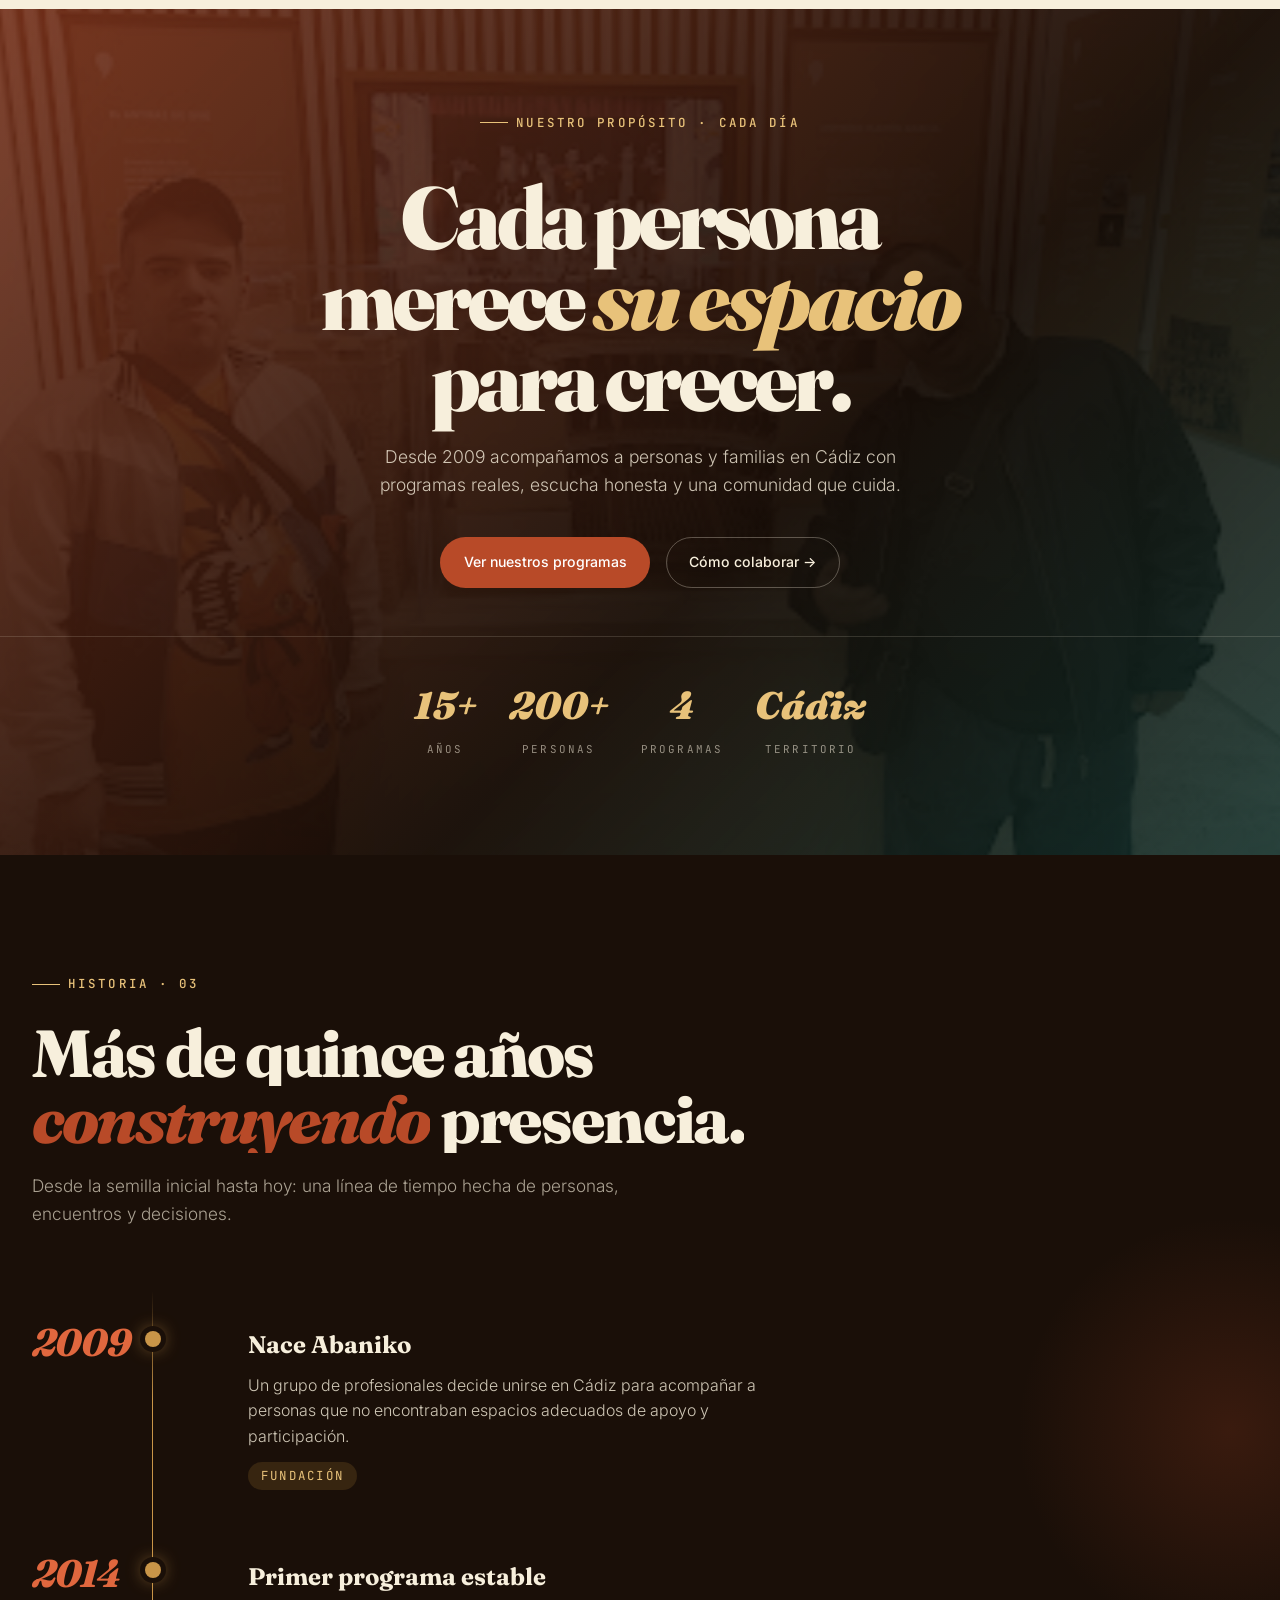
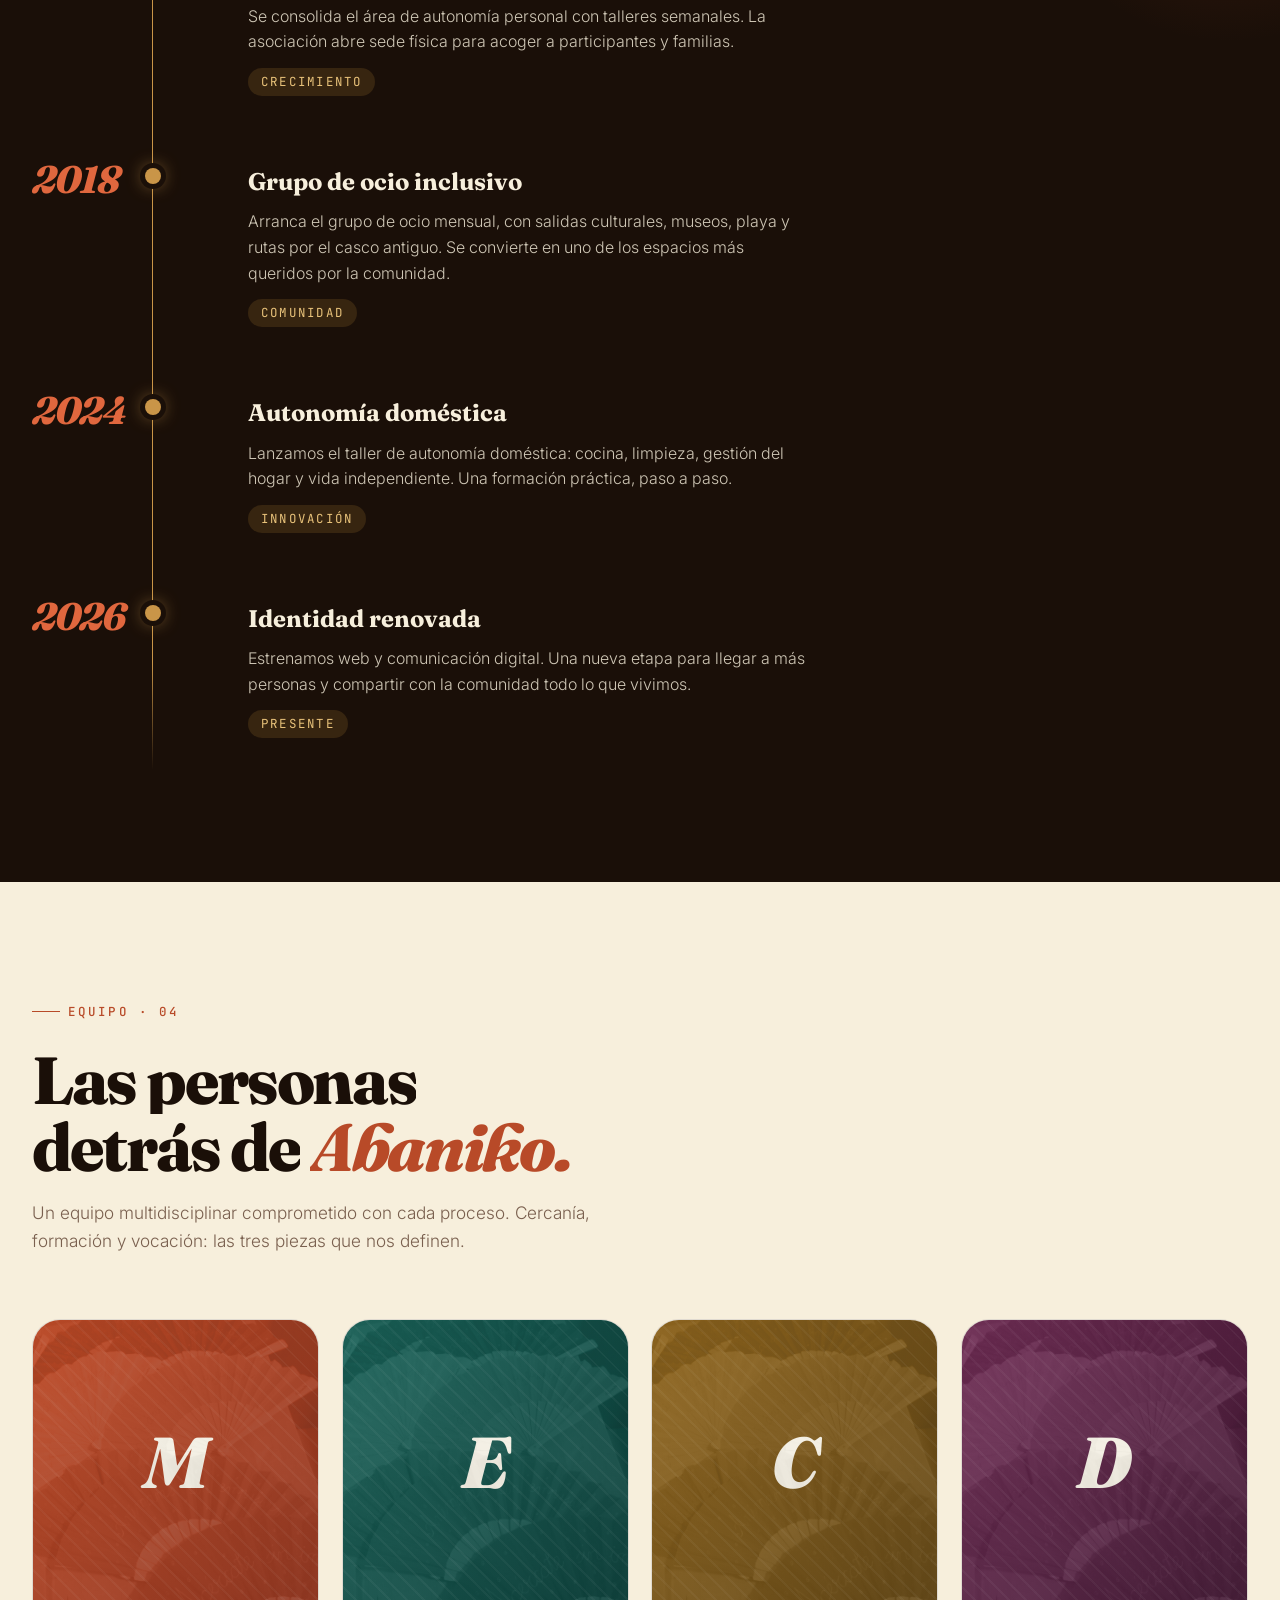
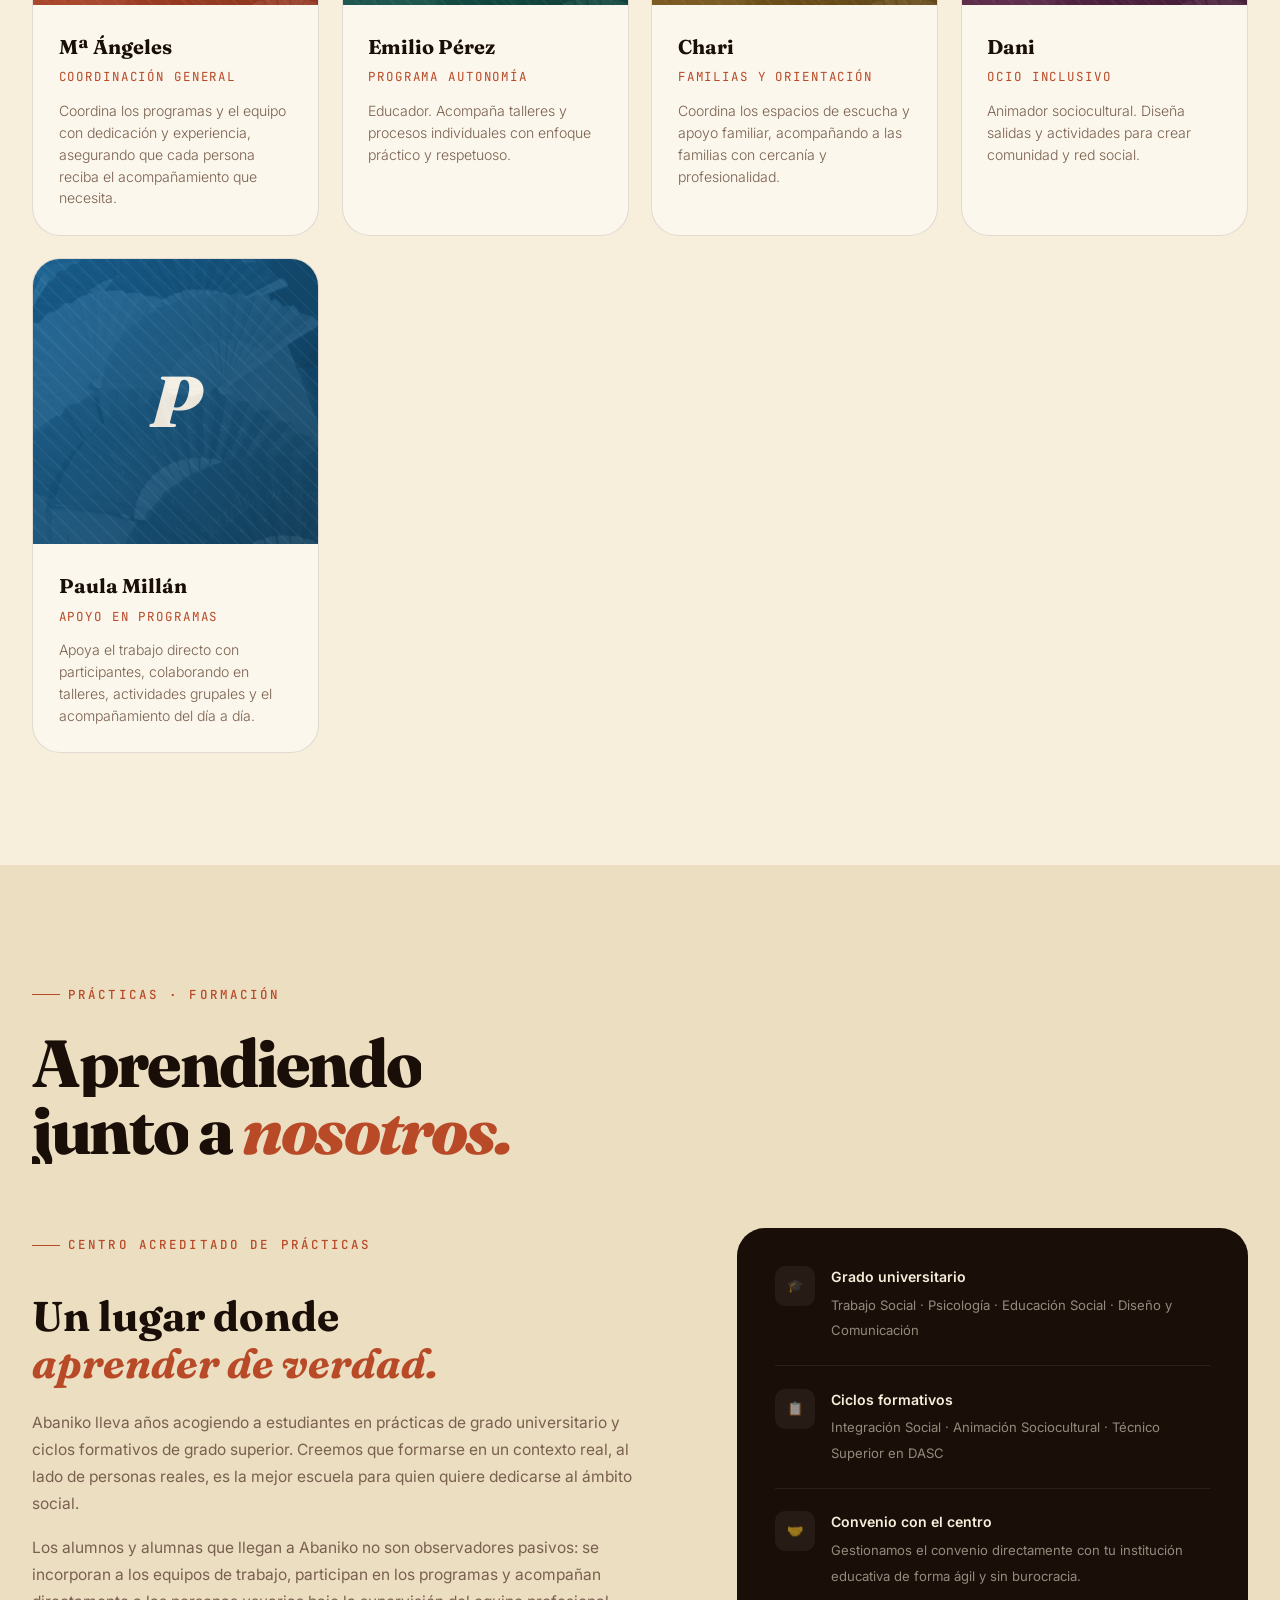
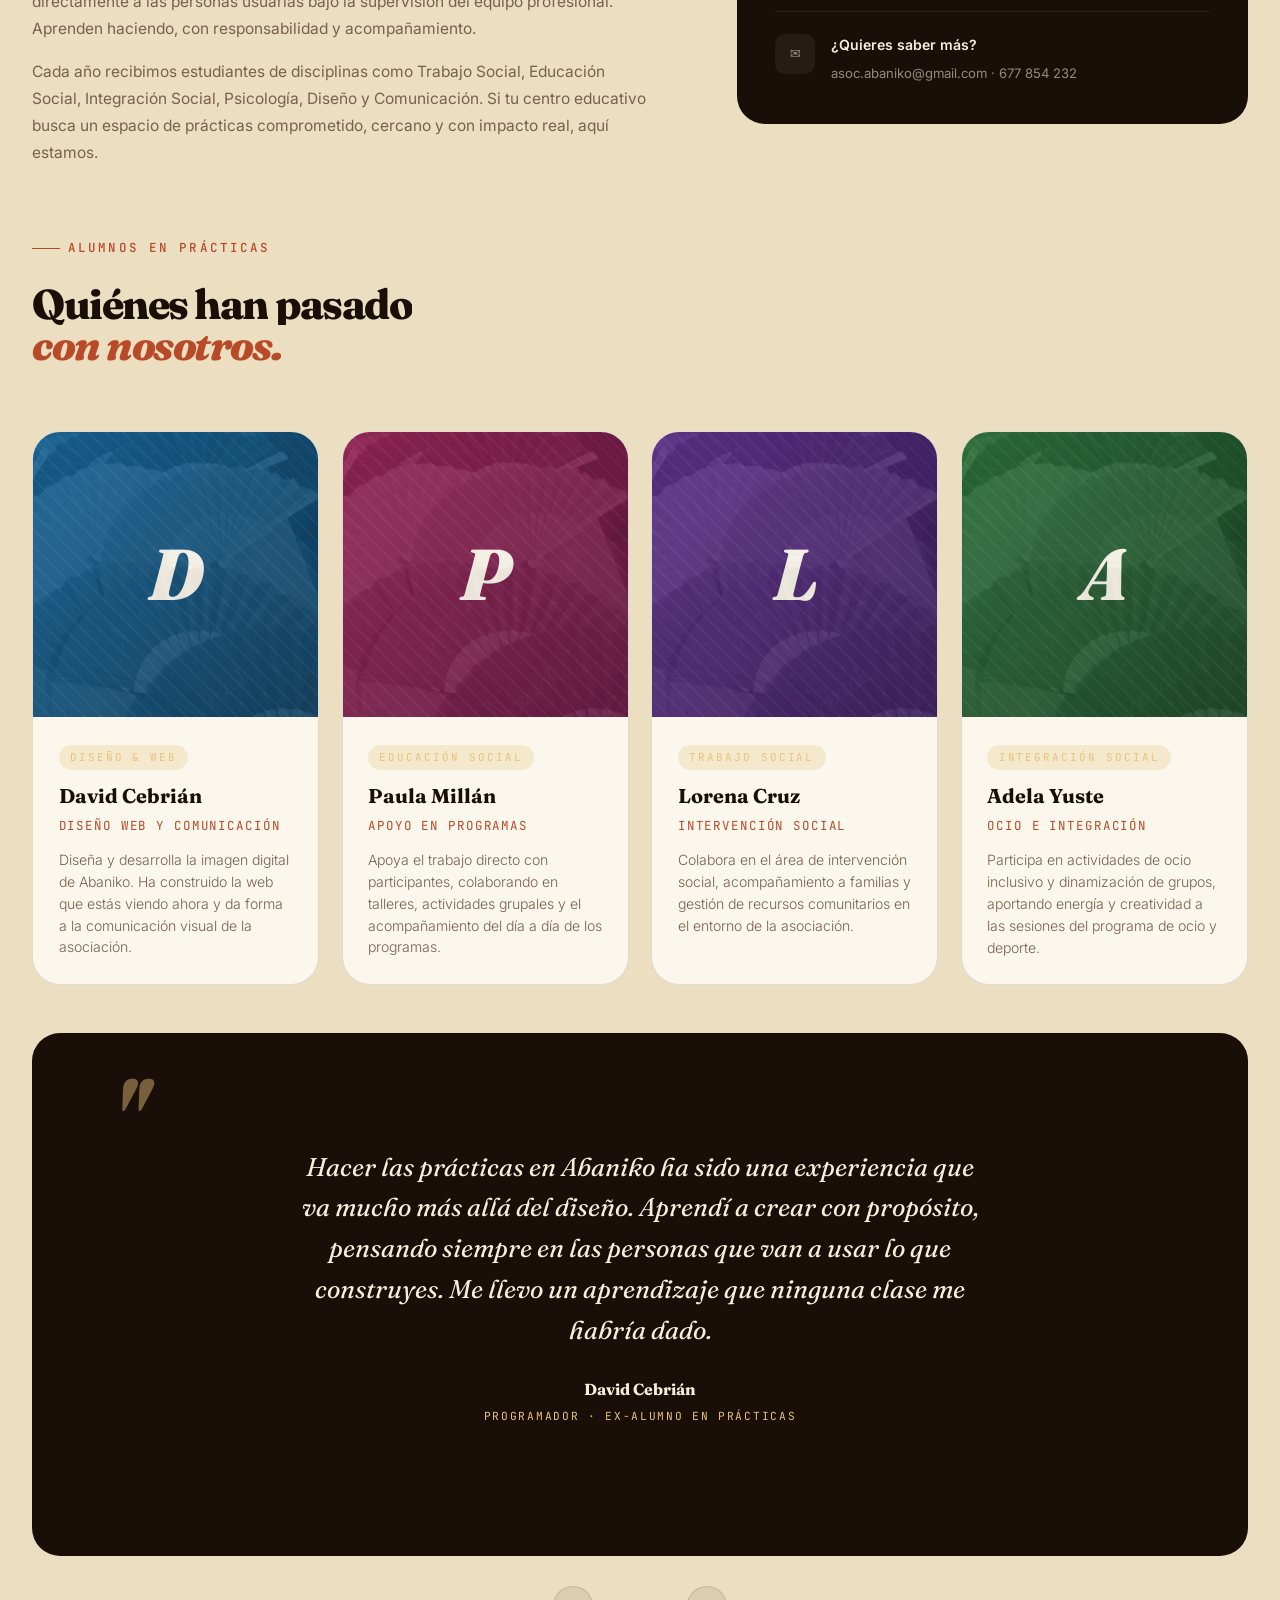
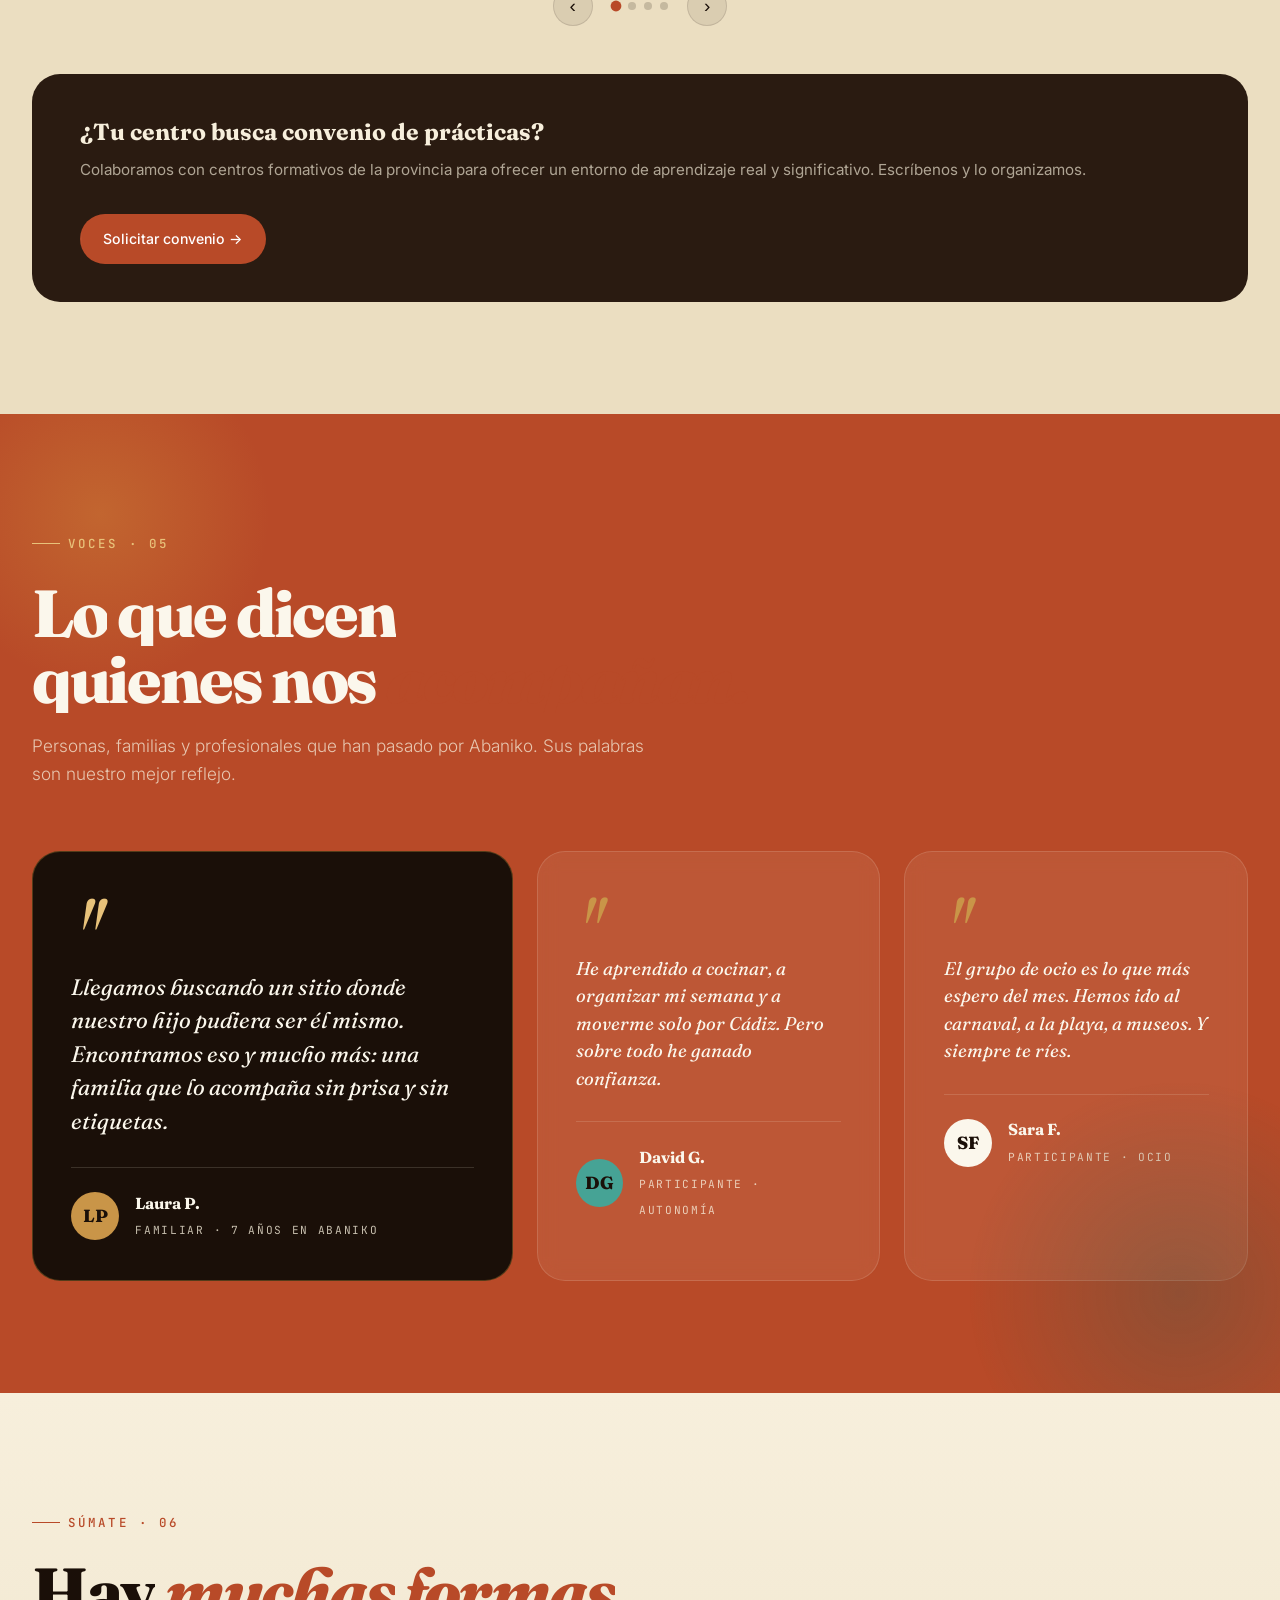
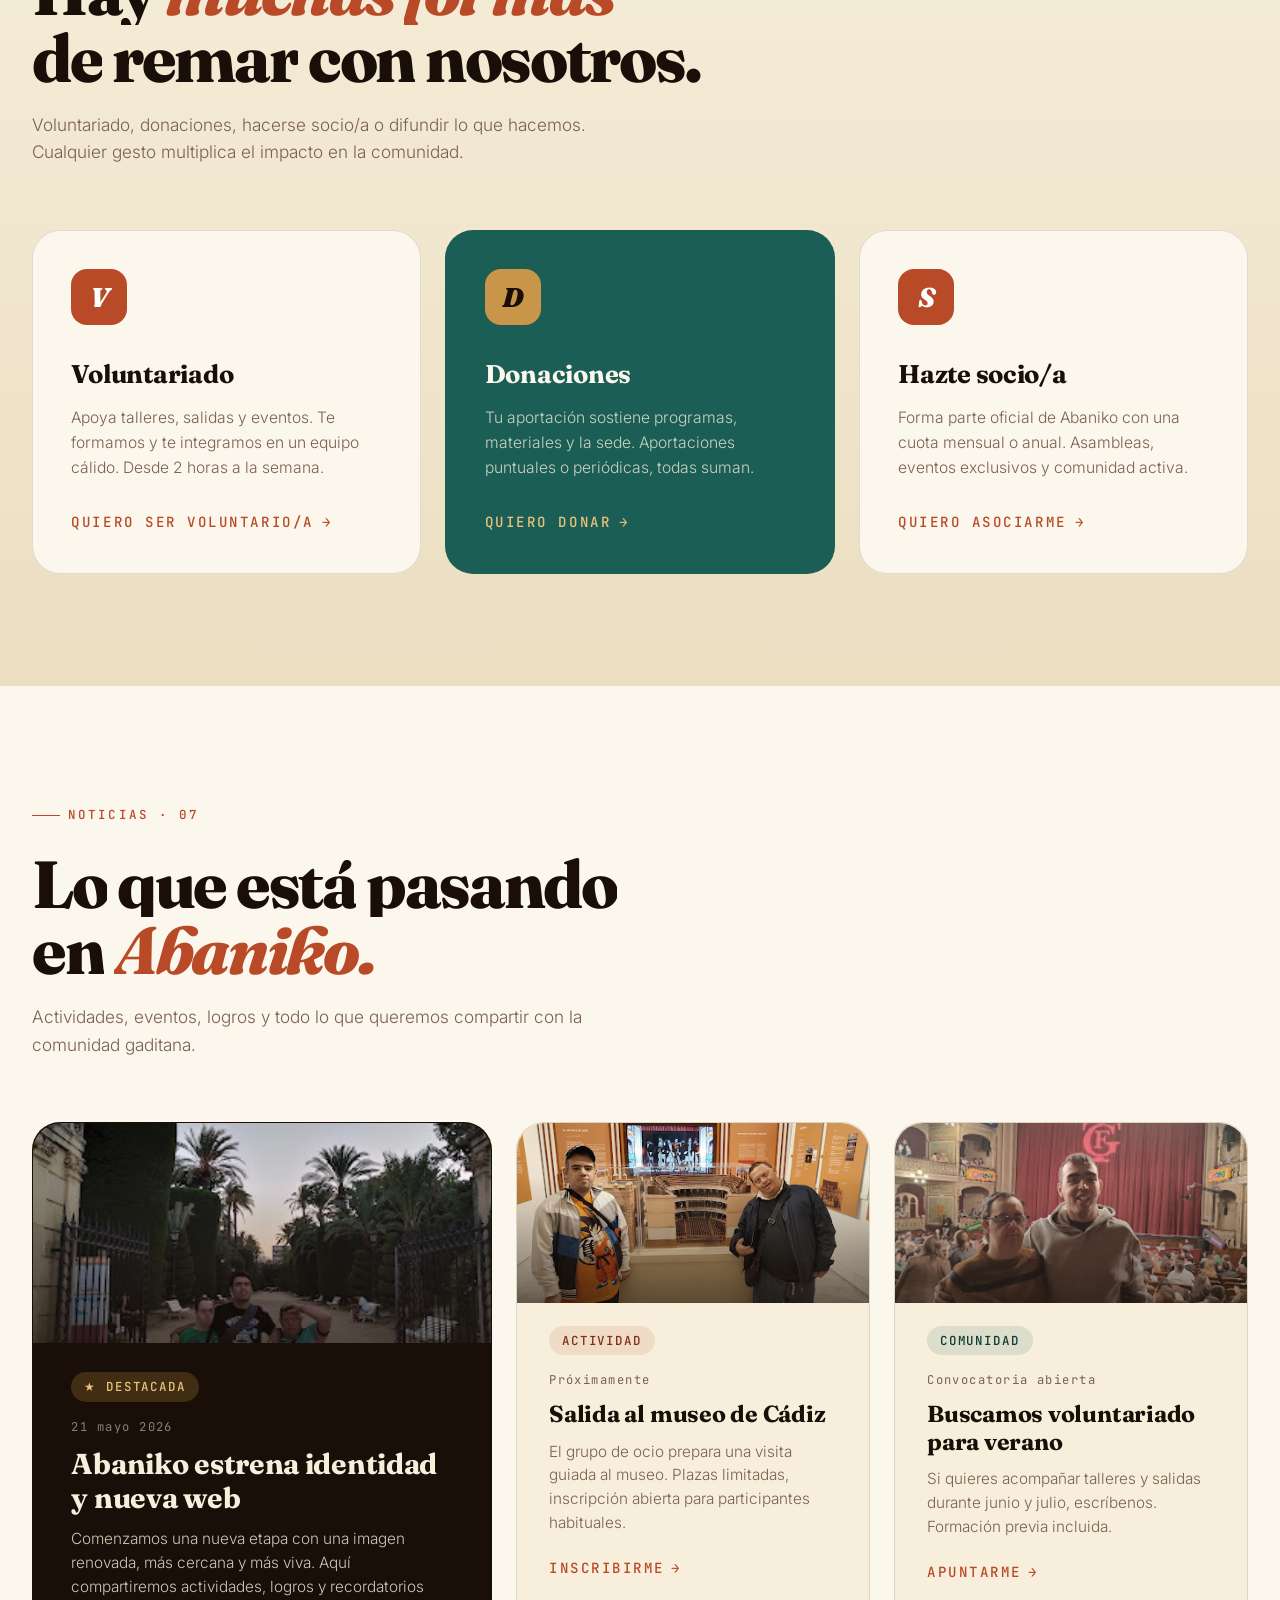
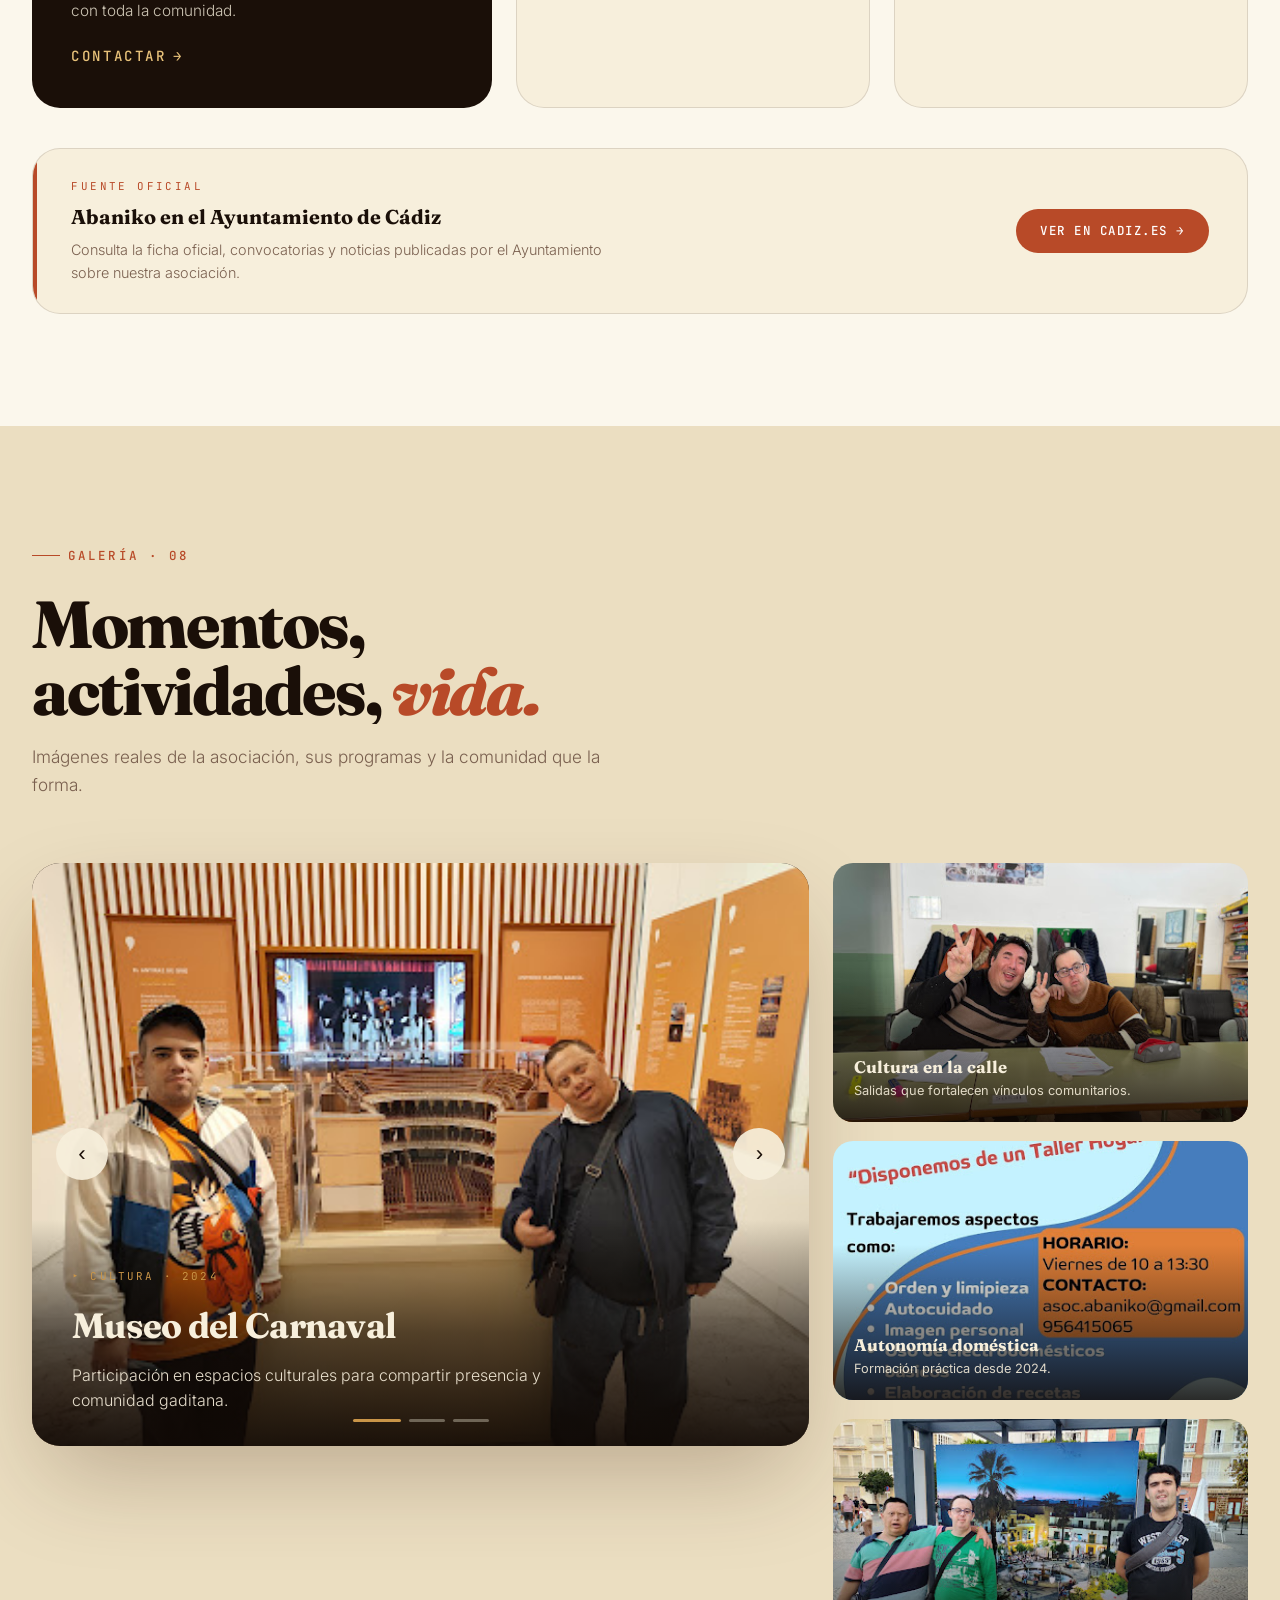
==== commit 41d4f096: "añade programa Inserción Laboral (03); reordena: Familias pasa a 2ª posición; grid 3 columnas para 5" ====
--- a/index.html
+++ b/index.html
@@ -906,7 +906,7 @@
    ════════════════════════════════════════════════════════════ */
 .programs-bg { background: var(--crema); }
 .program-grid {
-  display: grid; grid-template-columns: repeat(4,1fr);
+  display: grid; grid-template-columns: repeat(3,1fr);
   gap: 1.5rem;
 }
 .program-card {
@@ -957,6 +957,7 @@
 .prog-icon.c2 { background: linear-gradient(135deg, var(--verde), var(--verde-l)); }
 .prog-icon.c3 { background: linear-gradient(135deg, var(--ocre-d), var(--ocre)); }
 .prog-icon.c4 { background: linear-gradient(135deg, #2E4B18, #7DB84A); }
+.prog-icon.c5 { background: linear-gradient(135deg, #1B3D6E, #2E72B5); }
 
 .program-card h3 {
   font-family: 'Fraunces', serif;
@@ -2727,6 +2728,7 @@
 /* ── TABLETS (900px) ─────────────────────────────────────── */
 @media (max-width: 900px) {
   .program-grid { grid-template-columns: 1fr 1fr; }
+  .program-grid > article:last-child:nth-child(odd) { grid-column: 1 / -1; }
   .testimonials-grid { grid-template-columns: 1fr 1fr; }
   .news-grid { grid-template-columns: 1fr 1fr; }
   .news-card.feat { grid-column: 1 / -1; }
@@ -4262,8 +4264,37 @@
       </article>
       <article class="program-card reveal d2">
         <div class="prog-header">
+          <img src="assets/images/abanicos.jpg" alt="Orientación a familias" loading="lazy">
+          <span class="ph-badge">▸ Programa 02</span>
+        </div>
+        <div class="prog-icon c3">F</div>
+        <h3>Orientación a familias</h3>
+        <p>Espacios de escucha, información y apoyo para familias que también forman parte esencial de cada proceso.</p>
+        <ul class="prog-features">
+          <li>Atención individualizada</li>
+          <li>Grupos de apoyo</li>
+          <li>Información y recursos</li>
+        </ul>
+      </article>
+      <article class="program-card reveal d3">
+        <div class="prog-header">
+          <img src="assets/images/folleto-empleo.png" alt="Inserción laboral — empleo e integración sociolaboral" loading="lazy">
+          <span class="ph-badge">▸ Programa 03</span>
+        </div>
+        <div class="prog-icon c5">IL</div>
+        <h3>Inserción laboral</h3>
+        <p>Acompañamiento integral para el acceso y mantenimiento del empleo, conectando a nuestros usuarios con empresas e instituciones de Cádiz.</p>
+        <ul class="prog-features">
+          <li>Orientación y formación prelaboral</li>
+          <li>Búsqueda de empleo y prospección de empresas</li>
+          <li>Prácticas en empresa e instituciones</li>
+          <li>Mediación sociolaboral</li>
+        </ul>
+      </article>
+      <article class="program-card reveal d4">
+        <div class="prog-header">
           <img src="assets/images/programa-ocio.jpg" alt="Ocio inclusivo y participación" loading="lazy">
-          <span class="ph-badge">▸ Programa 02</span>
+          <span class="ph-badge">▸ Programa 04</span>
         </div>
         <div class="prog-icon c2">O</div>
         <h3>Ocio y participación</h3>
@@ -4274,24 +4305,10 @@
           <li>Eventos comunitarios</li>
         </ul>
       </article>
-      <article class="program-card reveal d3">
-        <div class="prog-header">
-          <img src="assets/images/abanicos.jpg" alt="Orientación a familias" loading="lazy">
-          <span class="ph-badge">▸ Programa 03</span>
-        </div>
-        <div class="prog-icon c3">F</div>
-        <h3>Orientación a familias</h3>
-        <p>Espacios de escucha, información y apoyo para familias que también forman parte esencial de cada proceso.</p>
-        <ul class="prog-features">
-          <li>Atención individualizada</li>
-          <li>Grupos de apoyo</li>
-          <li>Información y recursos</li>
-        </ul>
-      </article>
-      <article class="program-card reveal d4">
+      <article class="program-card reveal d5">
         <div class="prog-header">
           <img src="assets/images/deporte-balon.jpg" alt="Deporte adaptado — actividad con balón" loading="lazy">
-          <span class="ph-badge">▸ Programa 04</span>
+          <span class="ph-badge">▸ Programa 05</span>
         </div>
         <div class="prog-icon c4">D</div>
         <h3>Deporte</h3>
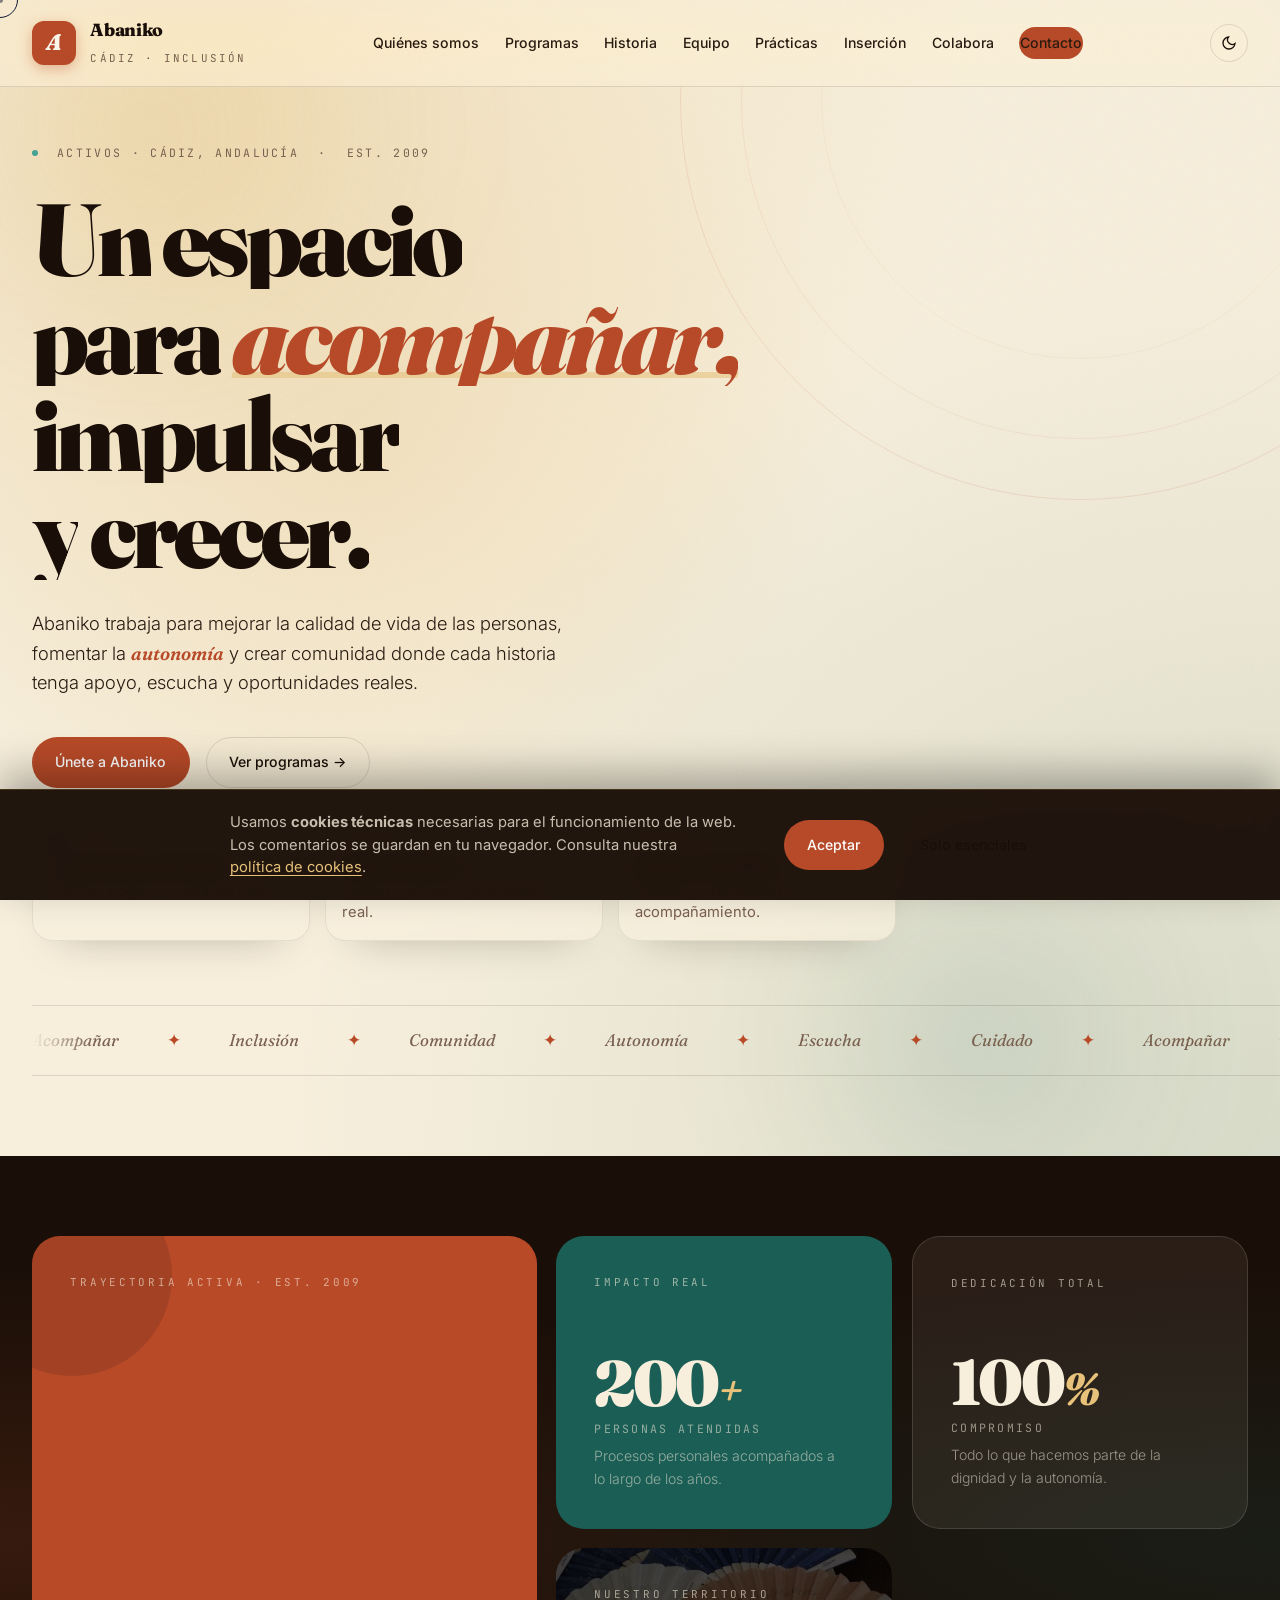
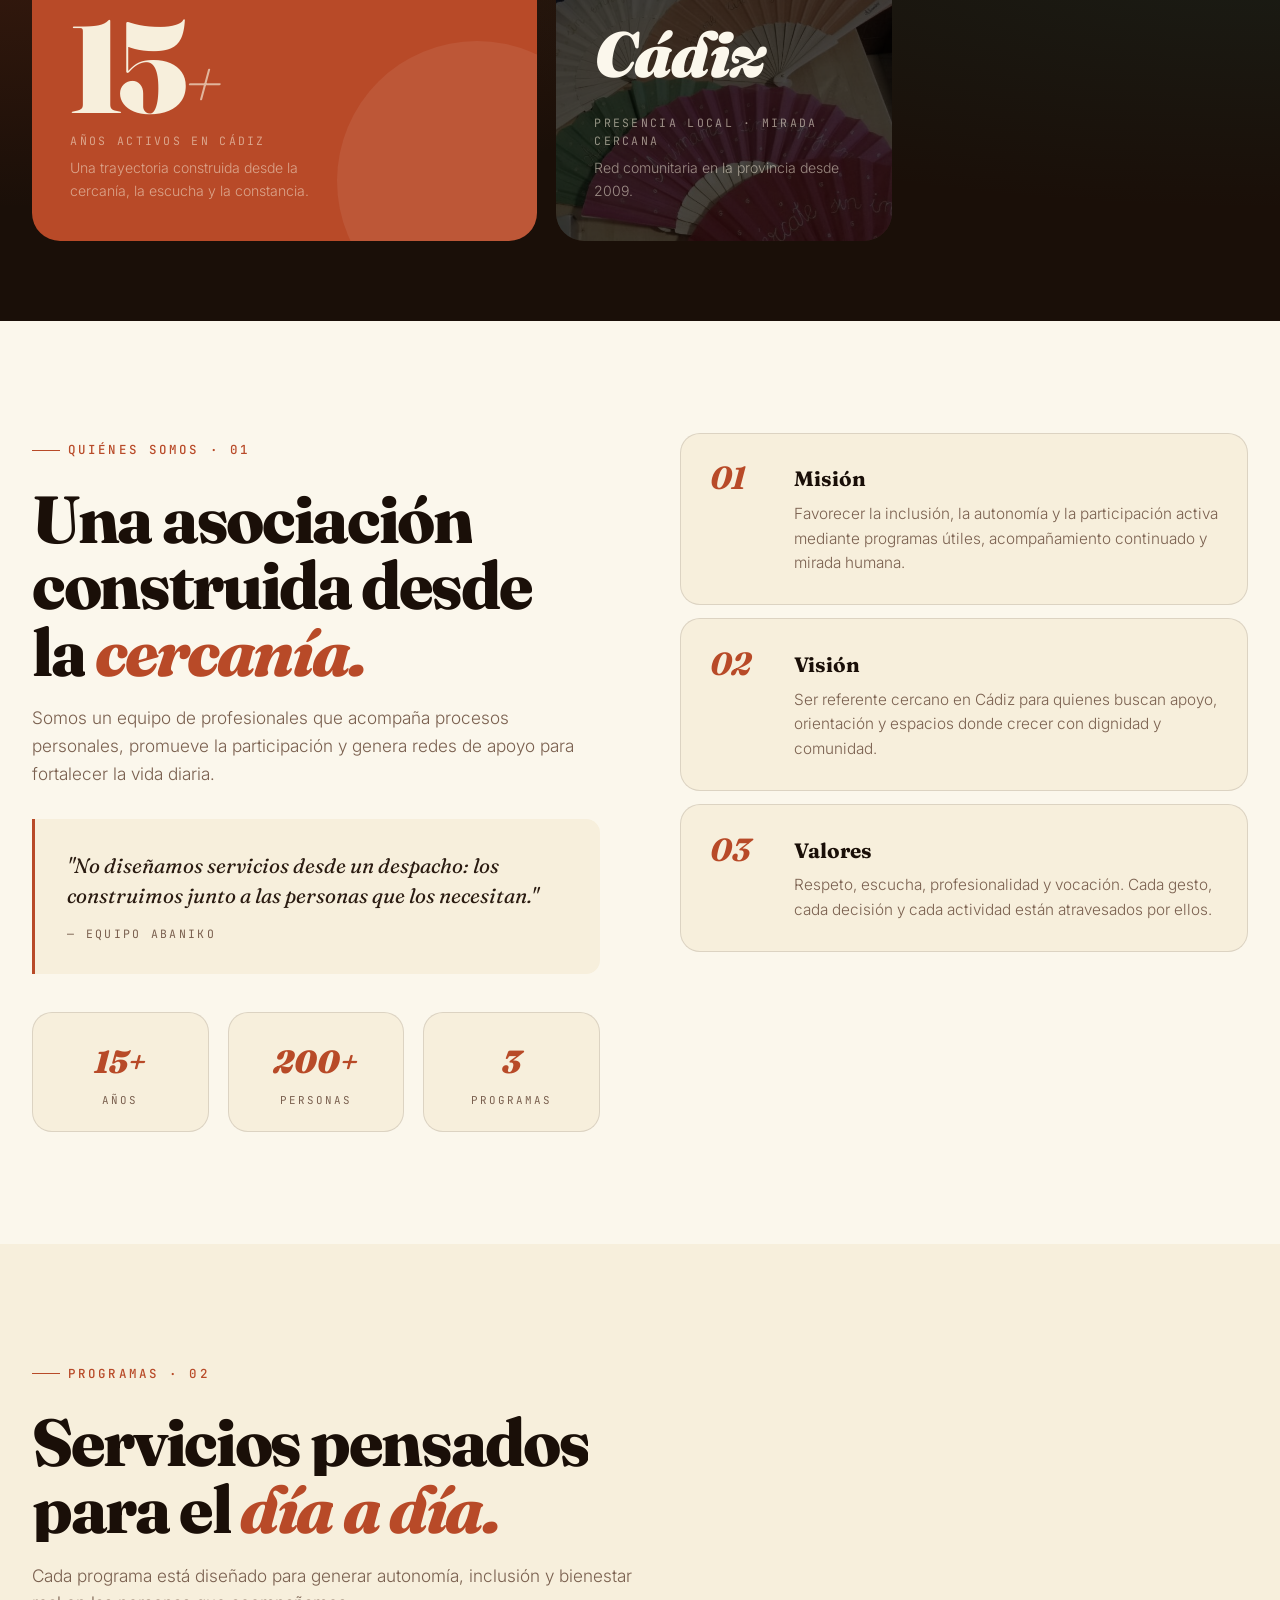
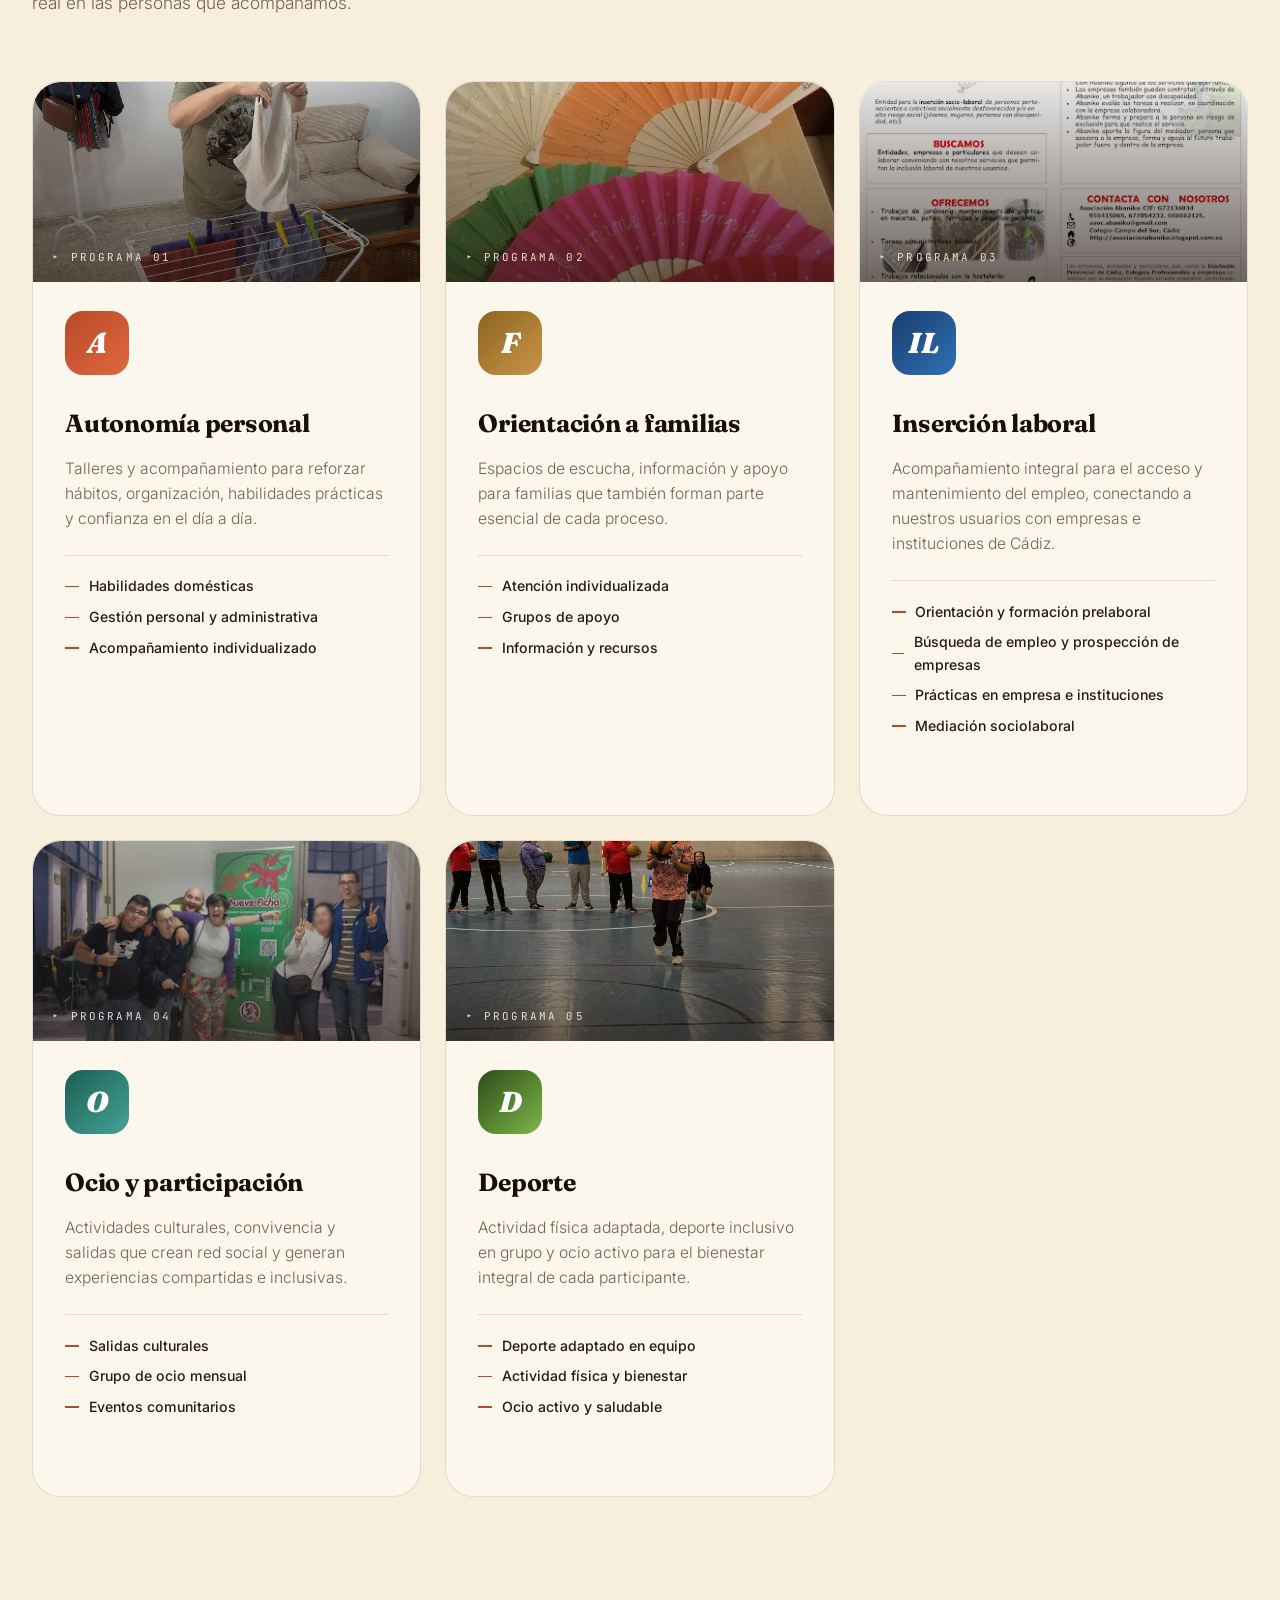
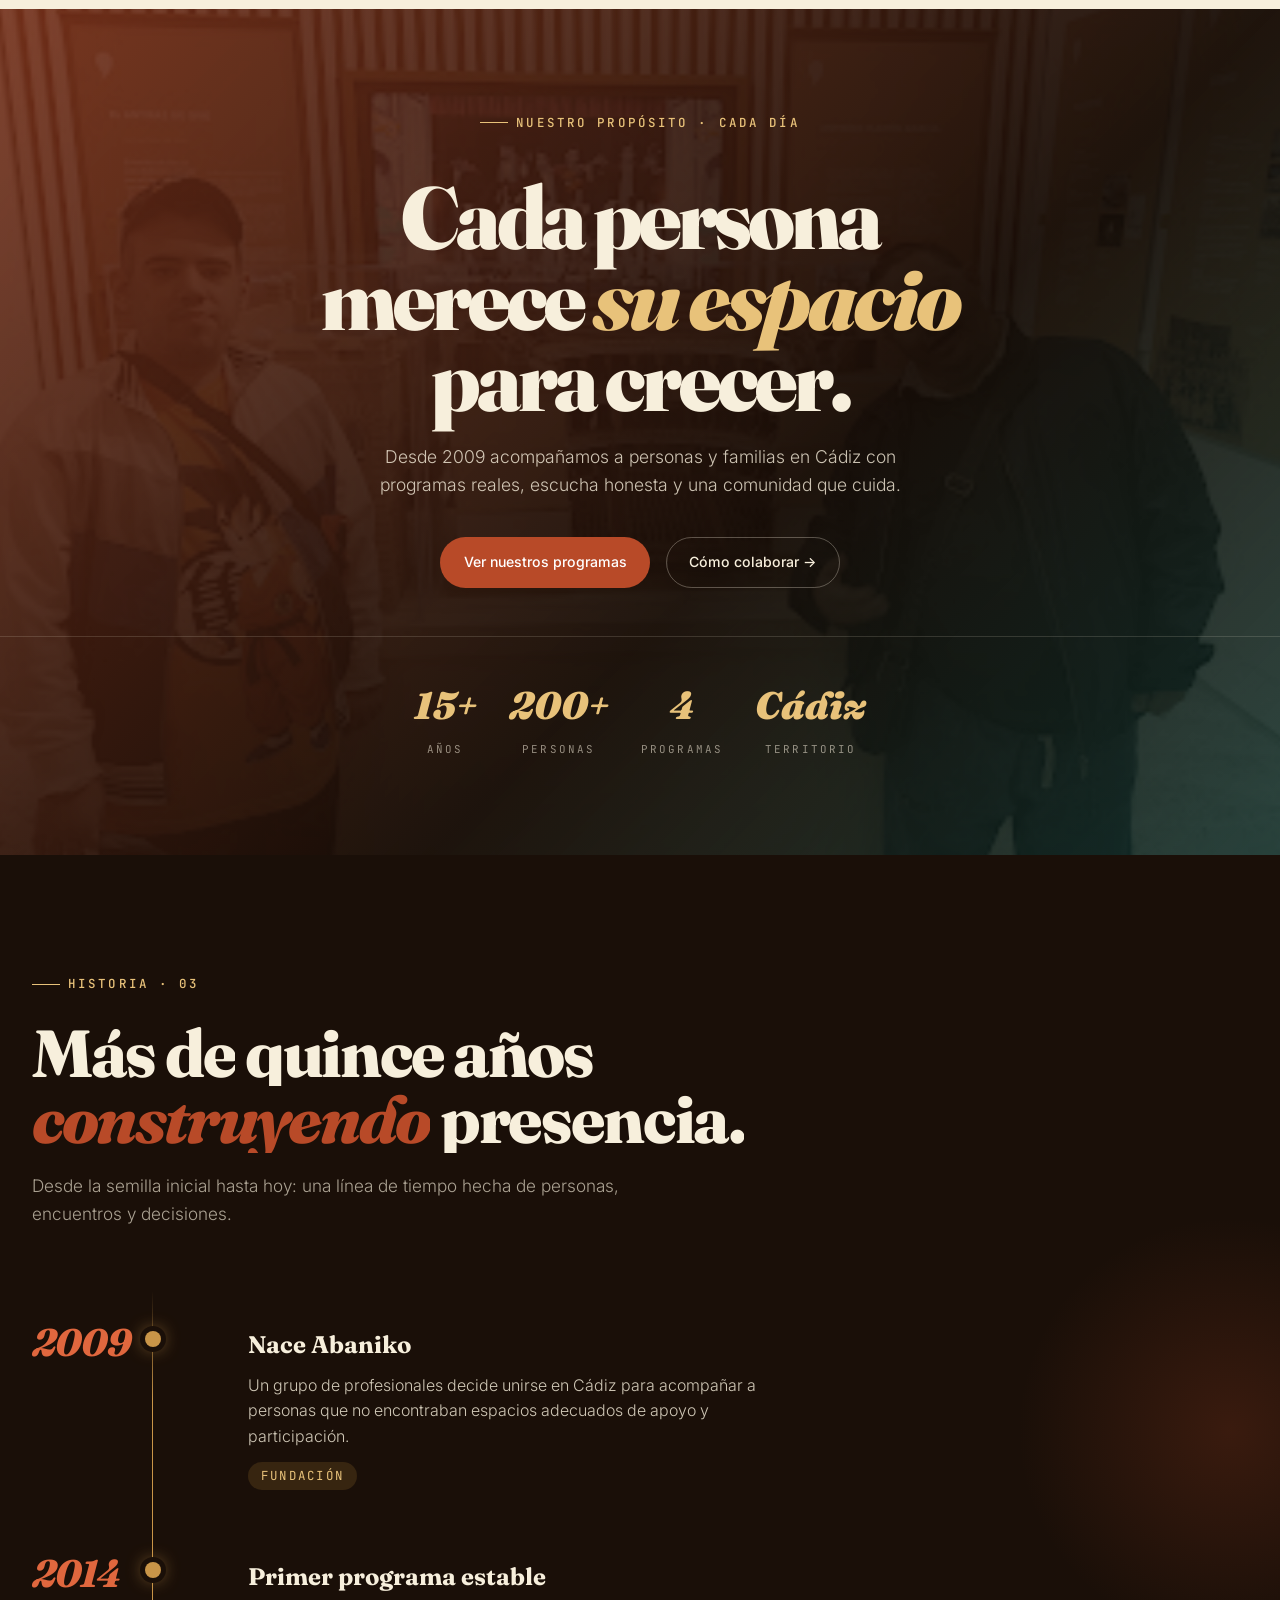
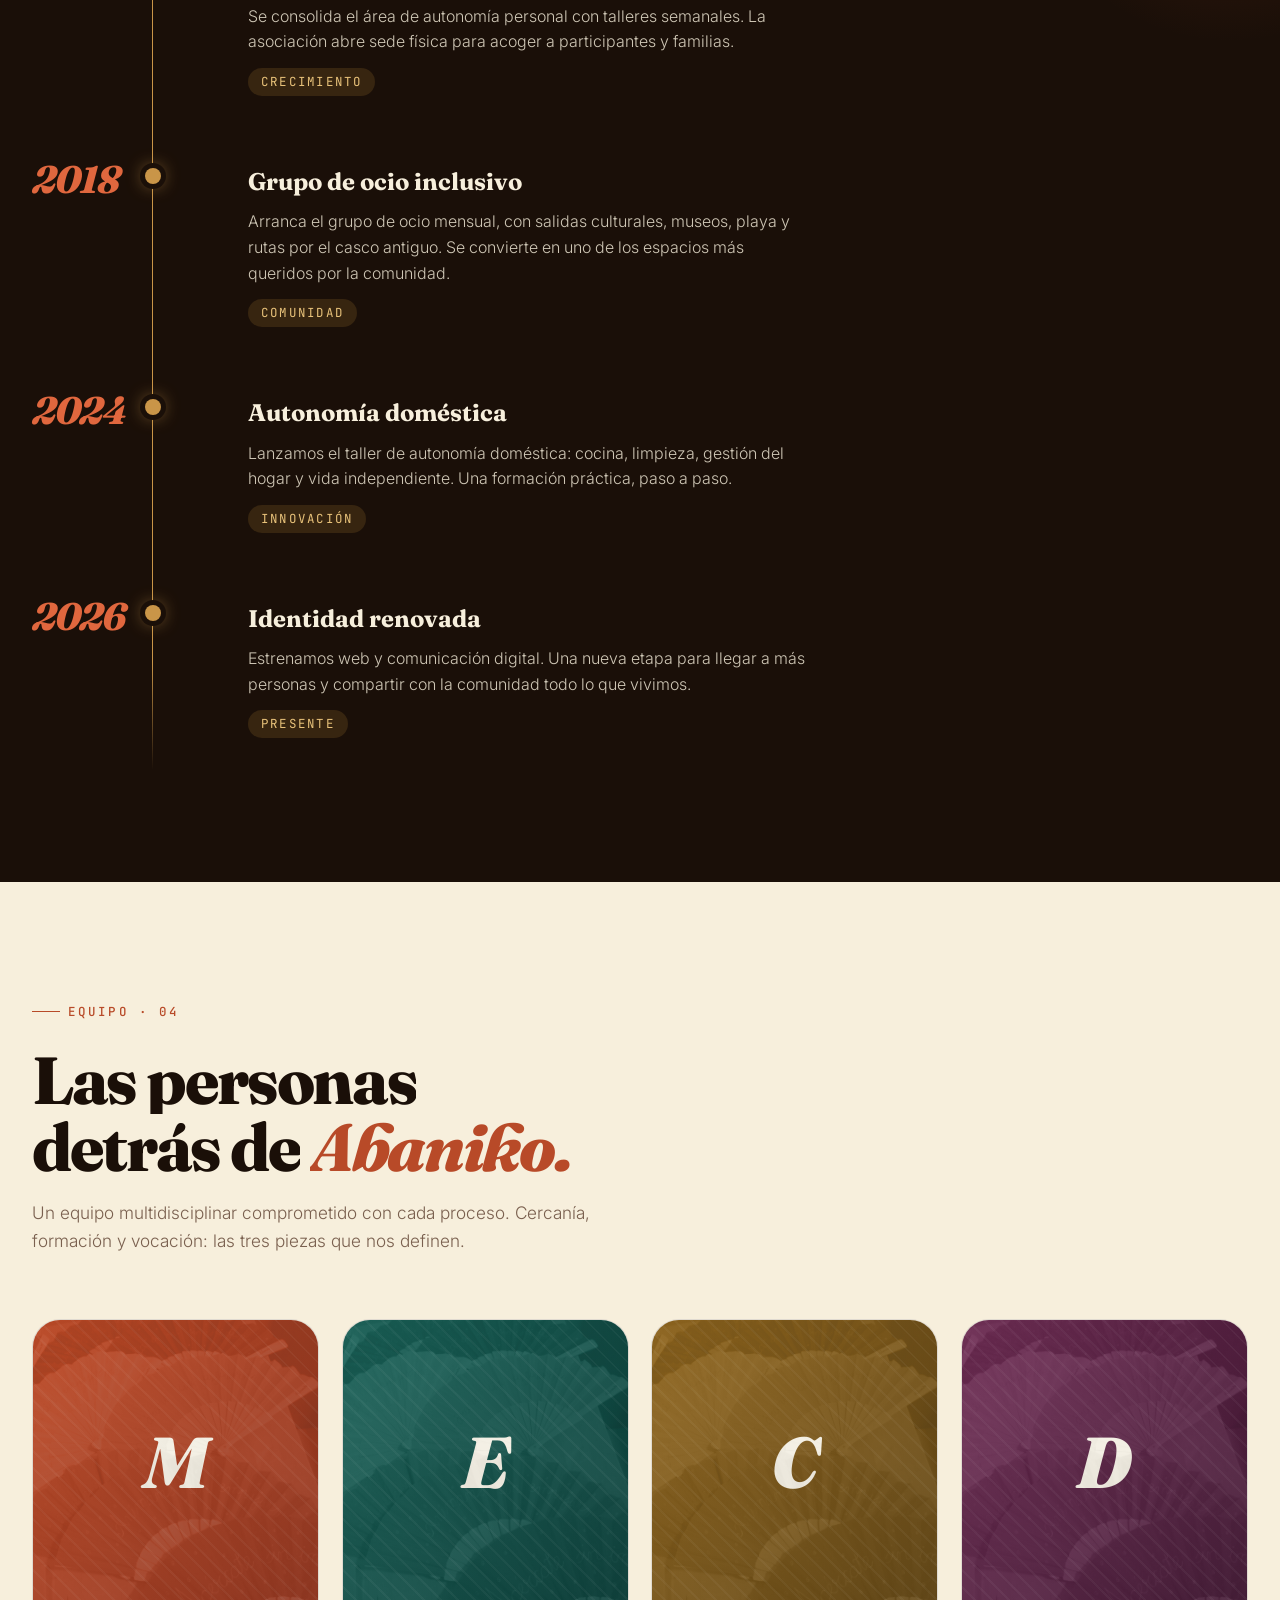
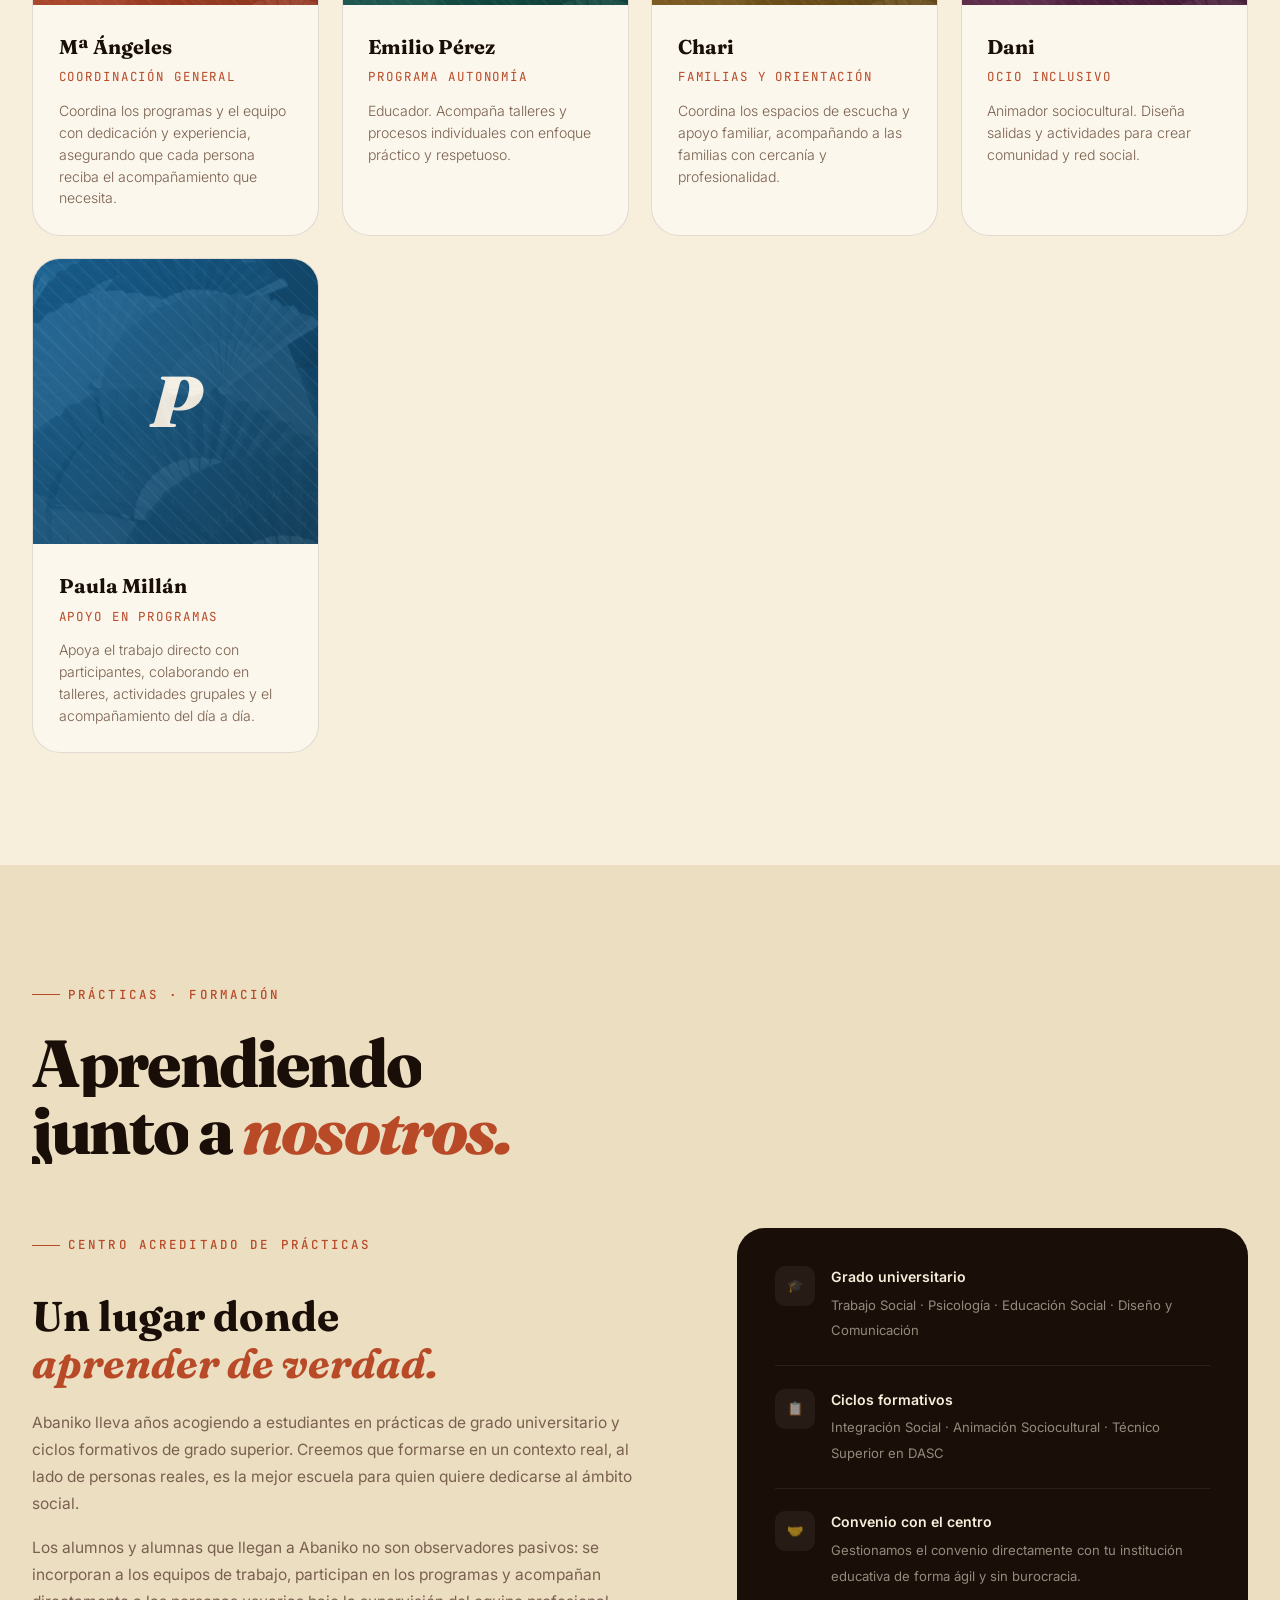
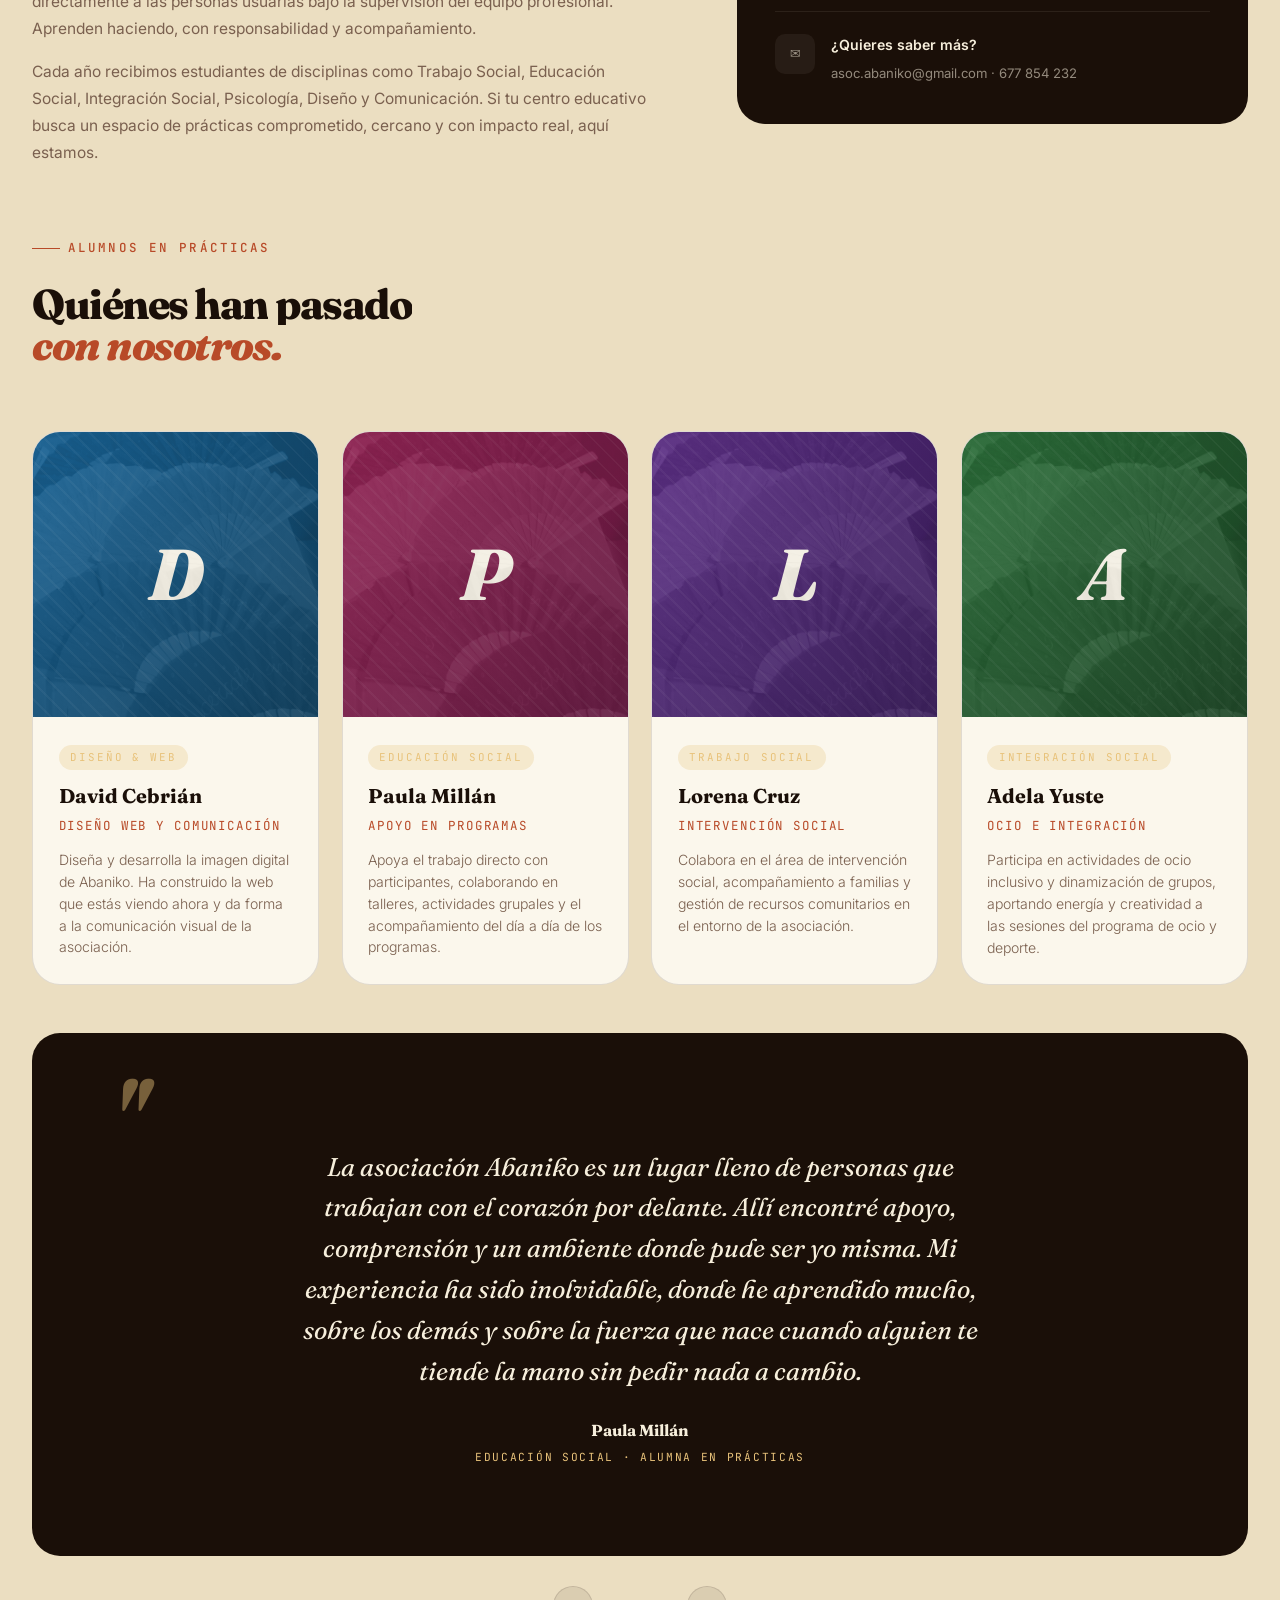
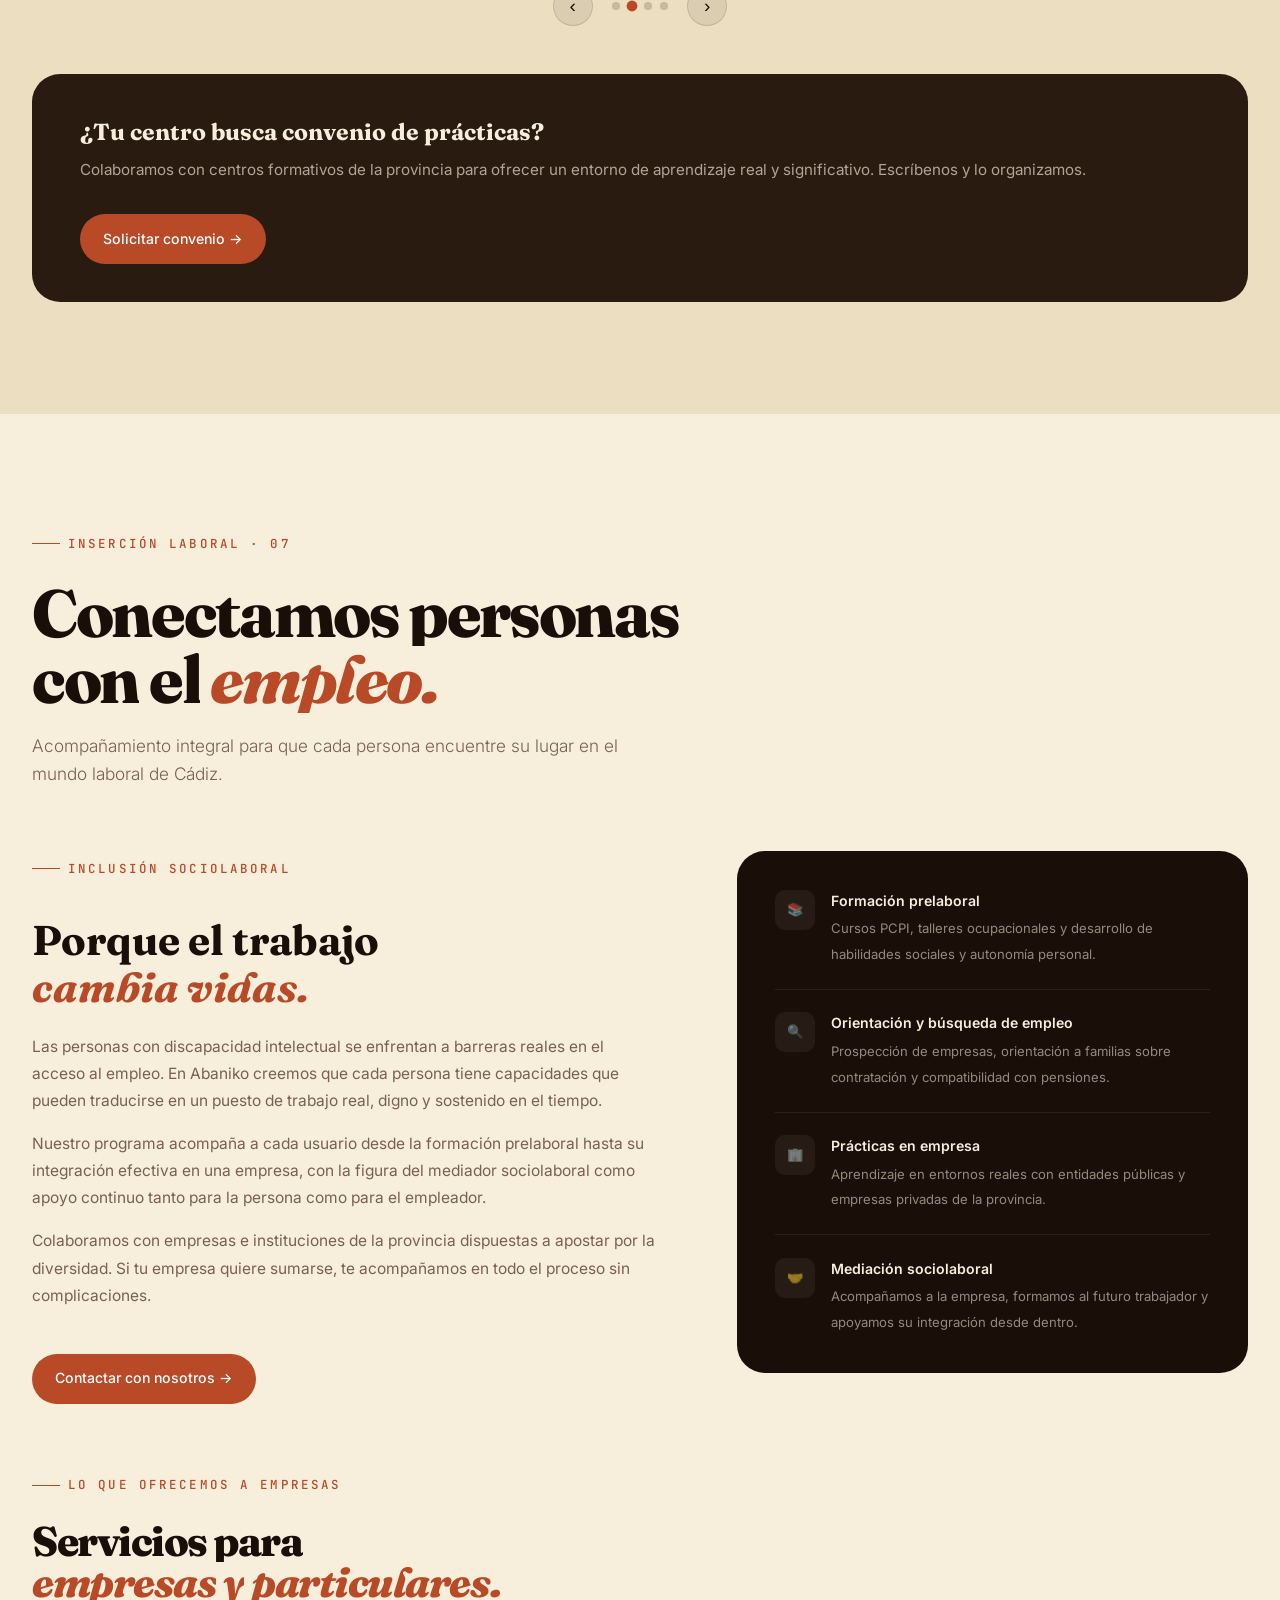
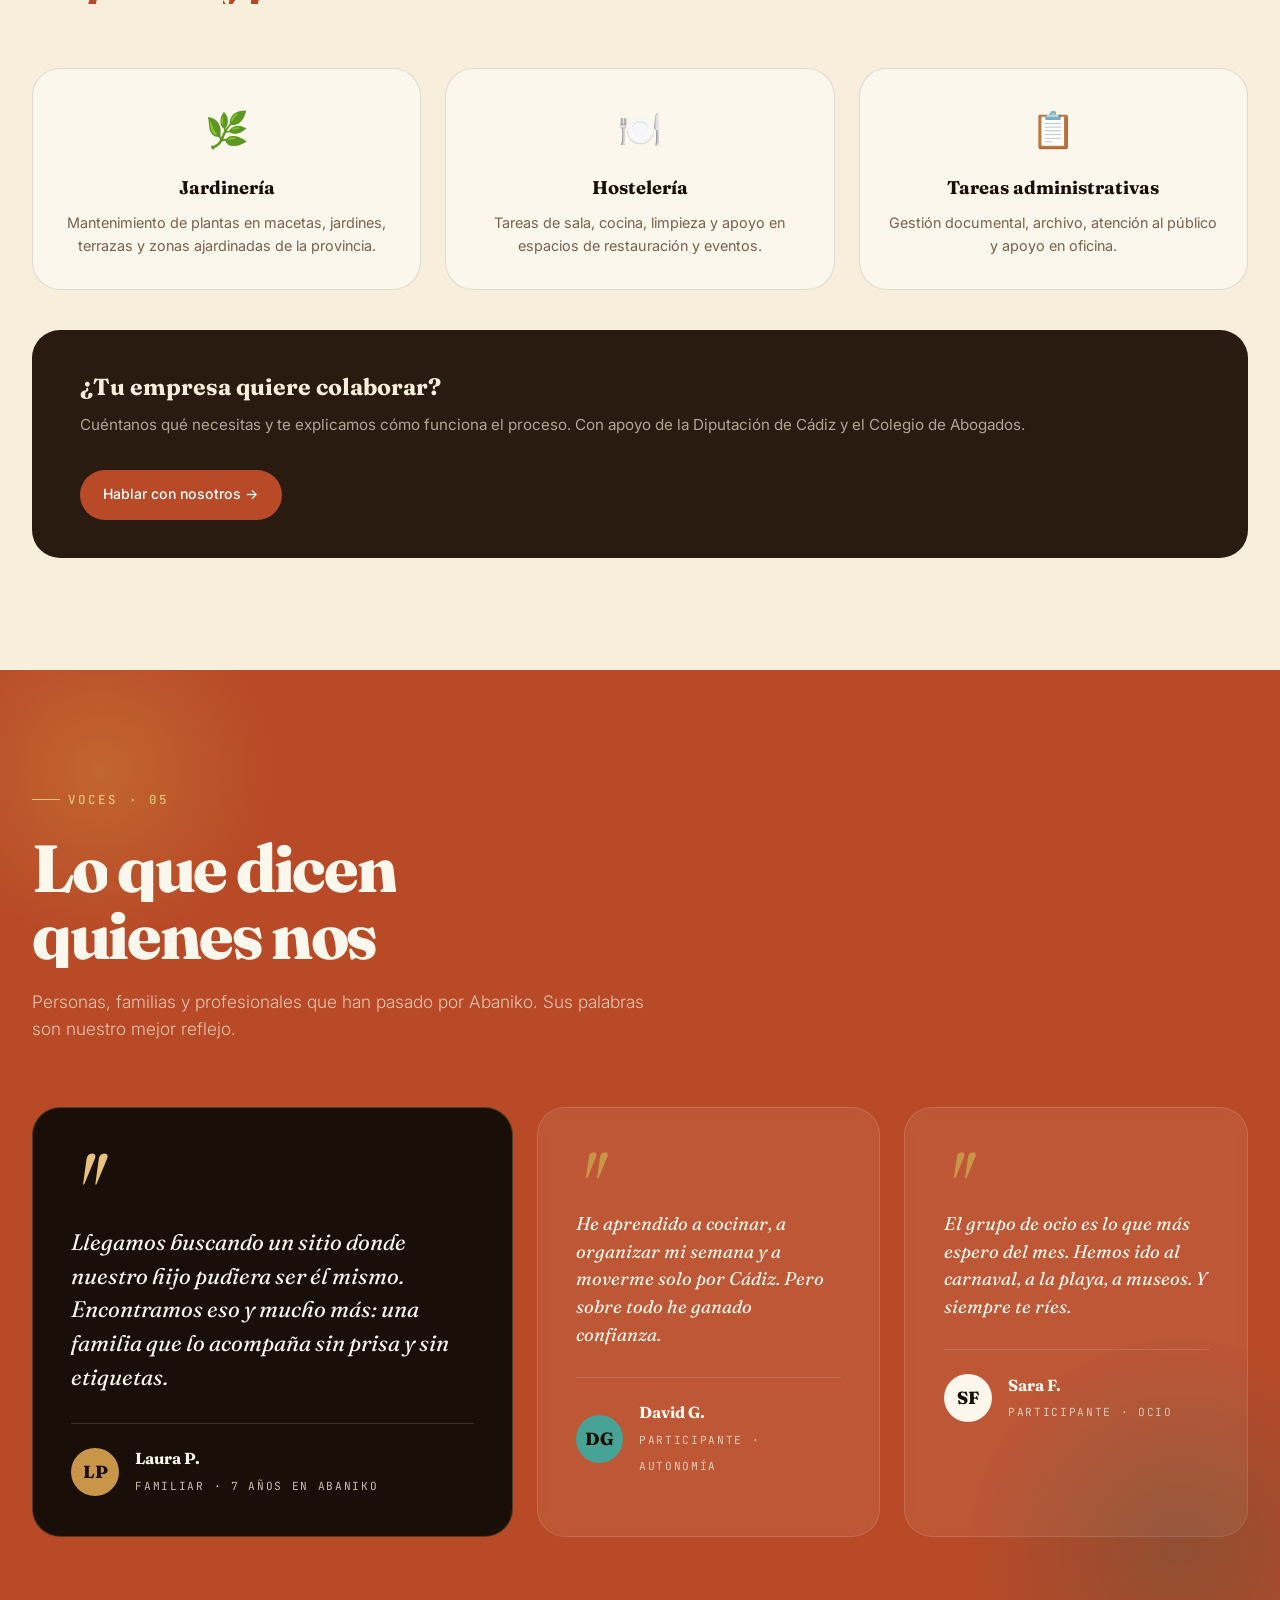
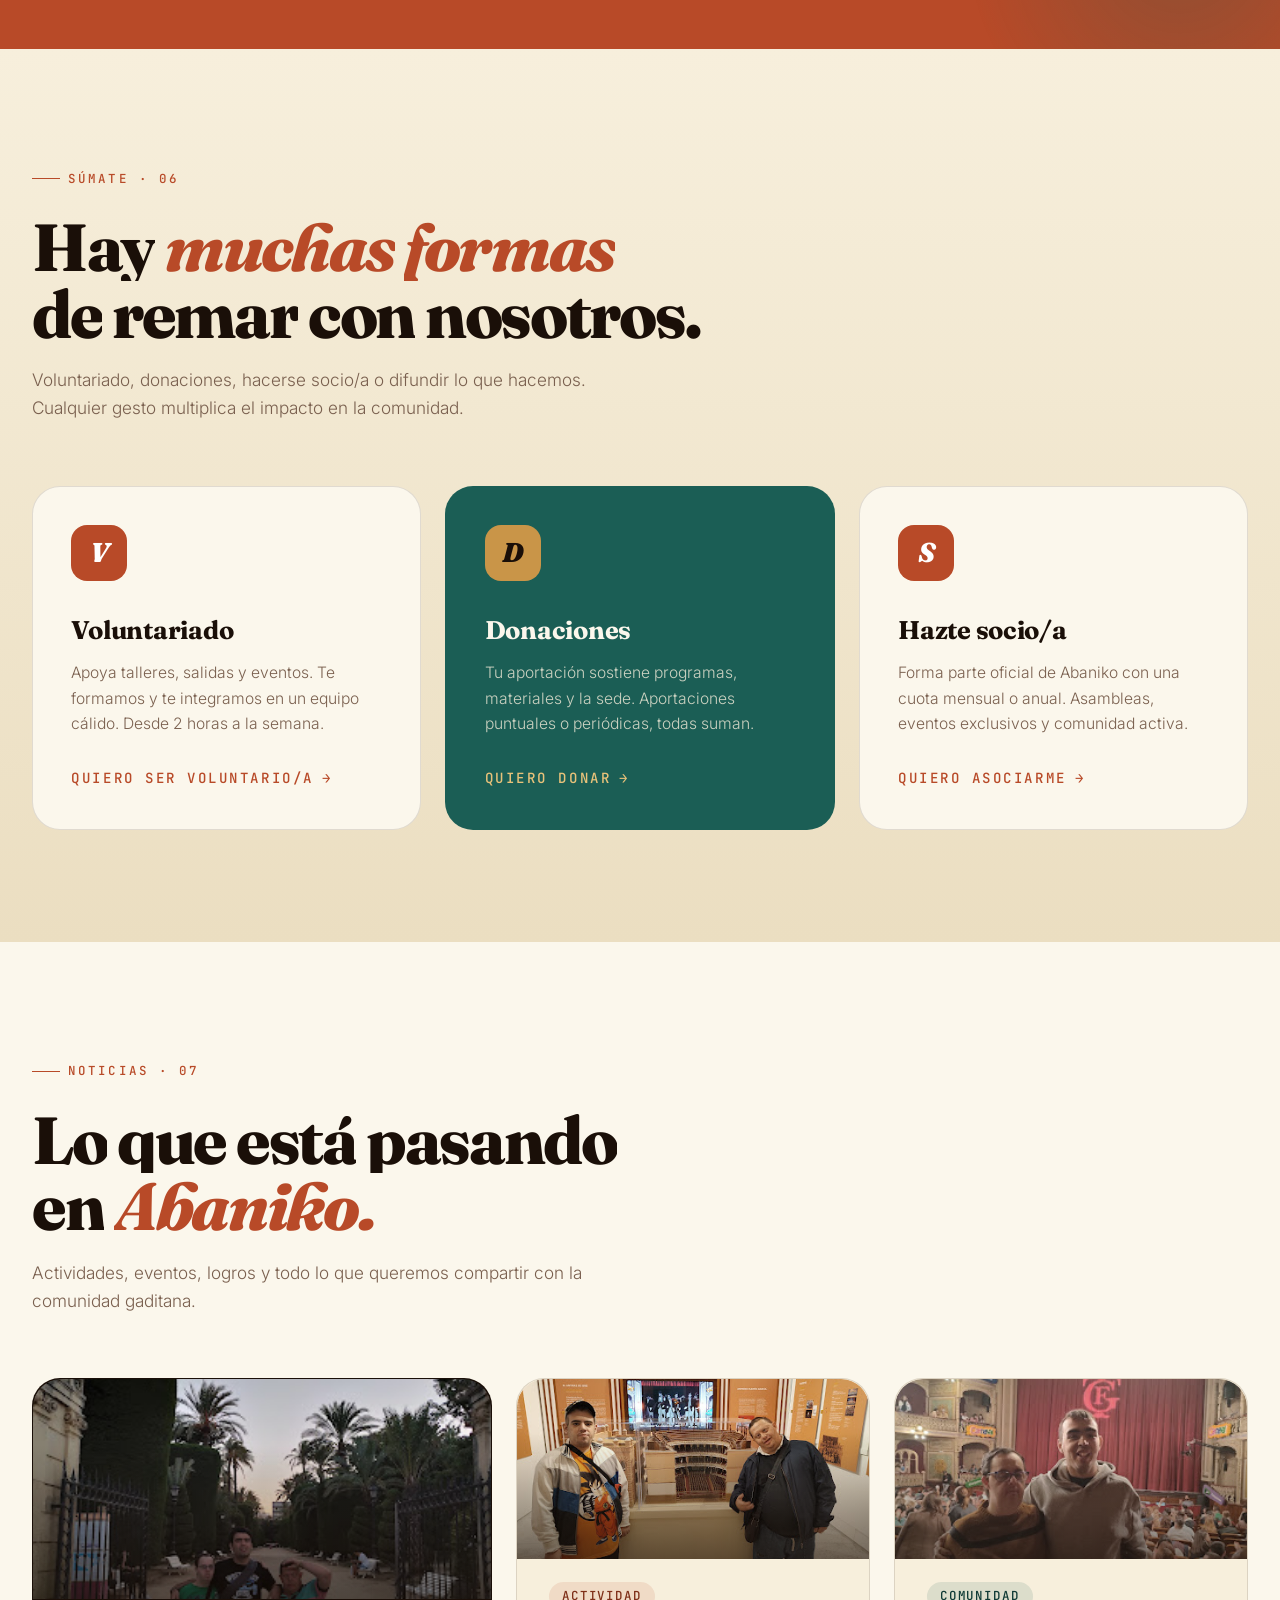
==== commit a5a5d6d9: "añade sección completa Inserción Laboral: texto, fases, servicios (jardinería/hostelería/admin) y CT" ====
--- a/index.html
+++ b/index.html
@@ -1177,6 +1177,30 @@
   padding: .25rem .7rem; border-radius: 20px;
   margin-bottom: .6rem;
 }
+
+/* ─── INSERCIÓN LABORAL ─── */
+.insercion-bg { background: var(--crema); padding: 7rem 0; }
+.insercion-services {
+  display: grid; grid-template-columns: repeat(3,1fr);
+  gap: 1.5rem; margin-top: 3rem;
+}
+.insercion-service-card {
+  padding: 2rem 1.8rem;
+  background: var(--crema-l);
+  border: 1px solid var(--line);
+  border-radius: var(--r-xl);
+  text-align: center;
+  transition: all .4s var(--ease);
+}
+.insercion-service-card:hover { transform: translateY(-6px); box-shadow: var(--sh-card); border-color: transparent; }
+.insercion-service-icon { font-size: 2.2rem; display: block; margin-bottom: 1rem; }
+.insercion-service-card h4 {
+  font-family: 'Fraunces', serif; font-size: 1.15rem; font-weight: 700;
+  color: var(--tinta); margin-bottom: .5rem;
+}
+.insercion-service-card p { color: var(--muted); font-size: .9rem; line-height: 1.6; }
+@media (max-width: 900px) { .insercion-services { grid-template-columns: 1fr 1fr; } }
+@media (max-width: 600px) { .insercion-services { grid-template-columns: 1fr; } }
 
 /* ─── INTERN QUOTE CAROUSEL ─── */
 .intern-carousel-wrap {
@@ -4034,6 +4058,7 @@
       <a href="#historia">Historia</a>
       <a href="#equipo">Equipo</a>
       <a href="#practicas">Prácticas</a>
+      <a href="#insercion">Inserción</a>
       <a href="#colabora">Colabora</a>
       <a href="#contacto" class="btn btn-primary"><span>Contacto</span></a>
     </nav>
@@ -4622,6 +4647,97 @@
         <p>Colaboramos con centros formativos de la provincia para ofrecer un entorno de aprendizaje real y significativo. Escríbenos y lo organizamos.</p>
       </div>
       <a href="#contacto" class="btn btn-primary"><span>Solicitar convenio →</span></a>
+    </div>
+
+  </div>
+</section>
+
+<!-- ════════════ INSERCIÓN LABORAL ════════════ -->
+<section class="insercion-bg" id="insercion">
+  <div class="shell">
+
+    <div class="section-head reveal">
+      <span class="eyebrow">Inserción Laboral · 07</span>
+      <h2>Conectamos personas<br>con el <em>empleo.</em></h2>
+      <p>Acompañamiento integral para que cada persona encuentre su lugar en el mundo laboral de Cádiz.</p>
+    </div>
+
+    <div class="practicas-intro">
+      <div class="practicas-intro-text reveal">
+        <span class="eyebrow">Inclusión sociolaboral</span>
+        <h3>Porque el trabajo<br><em>cambia vidas.</em></h3>
+        <p>
+          Las personas con discapacidad intelectual se enfrentan a barreras reales en el acceso al empleo. En Abaniko creemos que cada persona tiene capacidades que pueden traducirse en un puesto de trabajo real, digno y sostenido en el tiempo.
+        </p>
+        <p>
+          Nuestro programa acompaña a cada usuario desde la formación prelaboral hasta su integración efectiva en una empresa, con la figura del mediador sociolaboral como apoyo continuo tanto para la persona como para el empleador.
+        </p>
+        <p>
+          Colaboramos con empresas e instituciones de la provincia dispuestas a apostar por la diversidad. Si tu empresa quiere sumarse, te acompañamos en todo el proceso sin complicaciones.
+        </p>
+        <a href="#contacto" class="btn btn-primary" style="margin-top:1.8rem; display:inline-flex;"><span>Contactar con nosotros →</span></a>
+      </div>
+
+      <div class="practicas-aside reveal d2">
+        <div class="practicas-aside-item">
+          <span class="practicas-aside-icon">📚</span>
+          <div>
+            <strong>Formación prelaboral</strong>
+            <span>Cursos PCPI, talleres ocupacionales y desarrollo de habilidades sociales y autonomía personal.</span>
+          </div>
+        </div>
+        <div class="practicas-aside-item">
+          <span class="practicas-aside-icon">🔍</span>
+          <div>
+            <strong>Orientación y búsqueda de empleo</strong>
+            <span>Prospección de empresas, orientación a familias sobre contratación y compatibilidad con pensiones.</span>
+          </div>
+        </div>
+        <div class="practicas-aside-item">
+          <span class="practicas-aside-icon">🏢</span>
+          <div>
+            <strong>Prácticas en empresa</strong>
+            <span>Aprendizaje en entornos reales con entidades públicas y empresas privadas de la provincia.</span>
+          </div>
+        </div>
+        <div class="practicas-aside-item">
+          <span class="practicas-aside-icon">🤝</span>
+          <div>
+            <strong>Mediación sociolaboral</strong>
+            <span>Acompañamos a la empresa, formamos al futuro trabajador y apoyamos su integración desde dentro.</span>
+          </div>
+        </div>
+      </div>
+    </div>
+
+    <div class="section-head reveal" style="margin-top:1rem;">
+      <span class="eyebrow">Lo que ofrecemos a empresas</span>
+      <h2 style="font-size:clamp(1.8rem,3.5vw,2.6rem);">Servicios para<br><em>empresas y particulares.</em></h2>
+    </div>
+    <div class="insercion-services">
+      <div class="insercion-service-card reveal d1">
+        <span class="insercion-service-icon">🌿</span>
+        <h4>Jardinería</h4>
+        <p>Mantenimiento de plantas en macetas, jardines, terrazas y zonas ajardinadas de la provincia.</p>
+      </div>
+      <div class="insercion-service-card reveal d2">
+        <span class="insercion-service-icon">🍽️</span>
+        <h4>Hostelería</h4>
+        <p>Tareas de sala, cocina, limpieza y apoyo en espacios de restauración y eventos.</p>
+      </div>
+      <div class="insercion-service-card reveal d3">
+        <span class="insercion-service-icon">📋</span>
+        <h4>Tareas administrativas</h4>
+        <p>Gestión documental, archivo, atención al público y apoyo en oficina.</p>
+      </div>
+    </div>
+
+    <div class="practicas-cta-box reveal" style="margin-top:2.5rem;">
+      <div>
+        <h3>¿Tu empresa quiere colaborar?</h3>
+        <p>Cuéntanos qué necesitas y te explicamos cómo funciona el proceso. Con apoyo de la Diputación de Cádiz y el Colegio de Abogados.</p>
+      </div>
+      <a href="#contacto" class="btn btn-primary"><span>Hablar con nosotros →</span></a>
     </div>
 
   </div>
